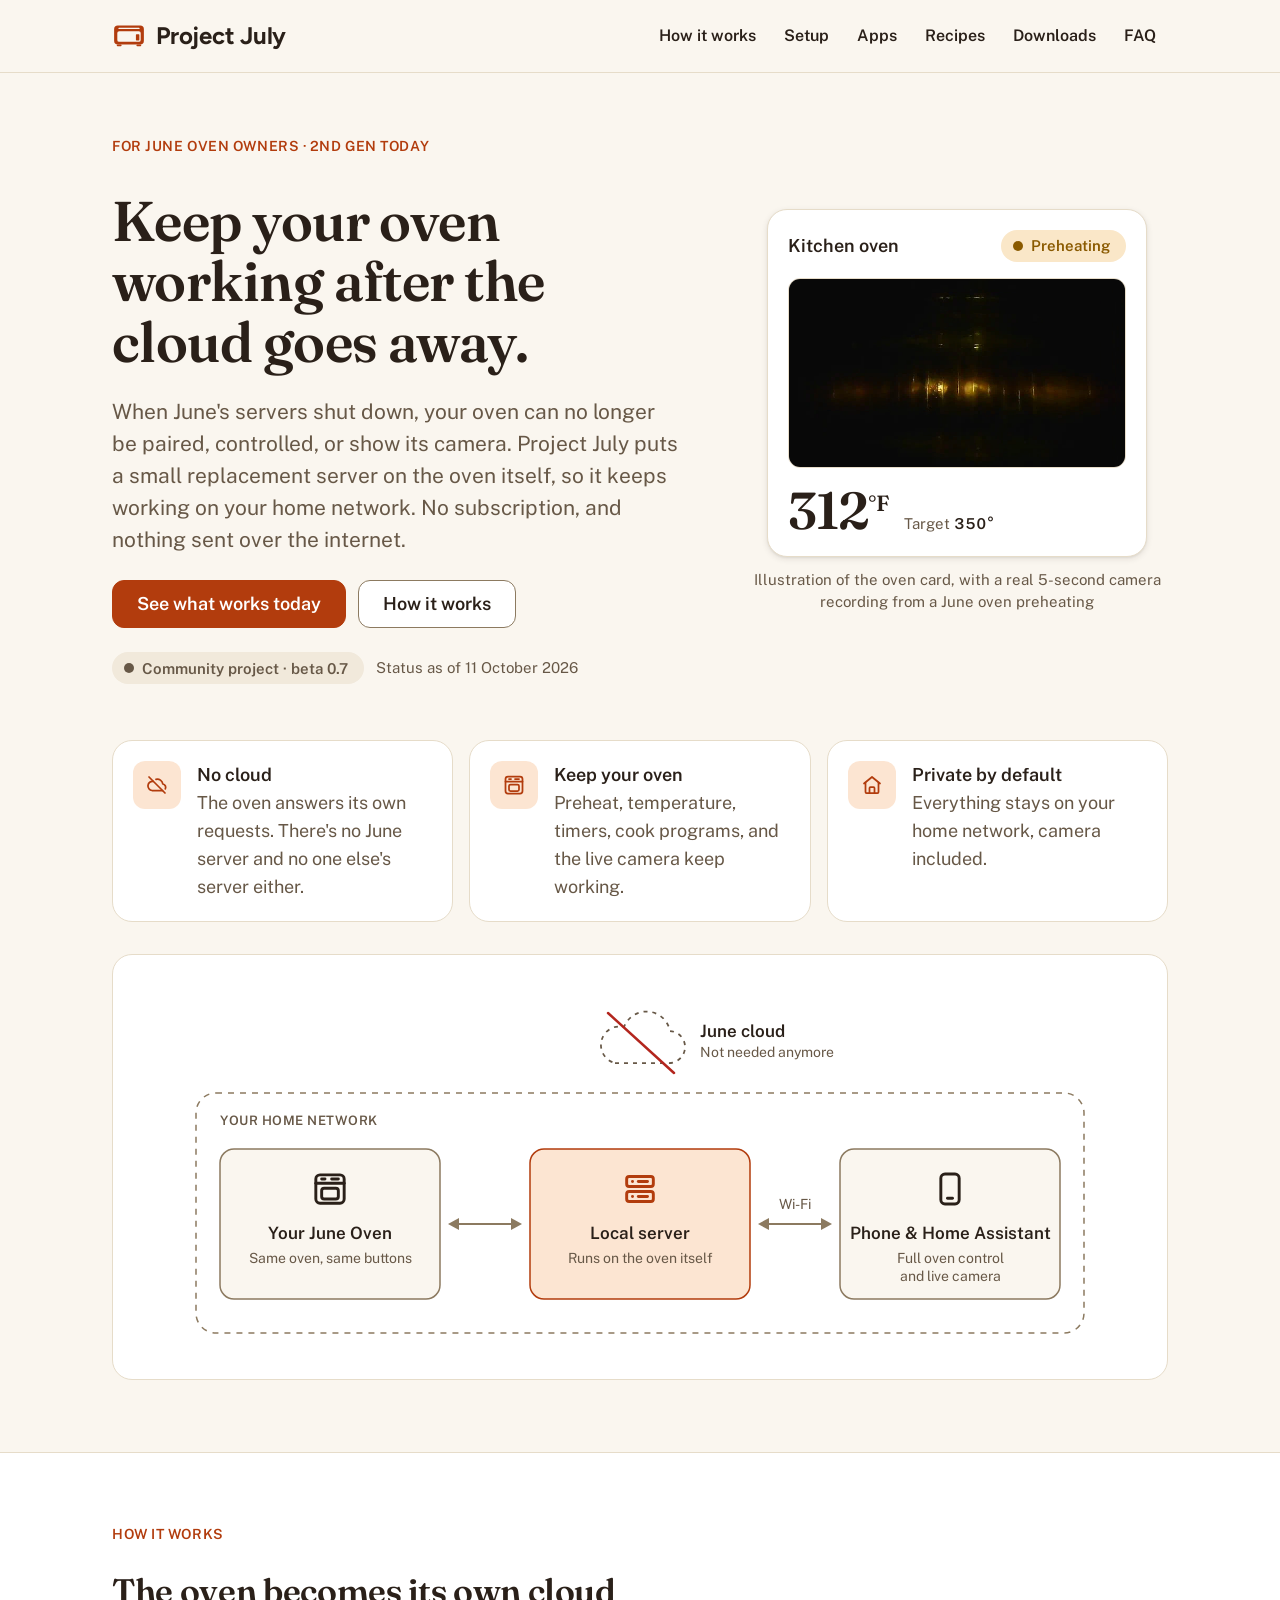
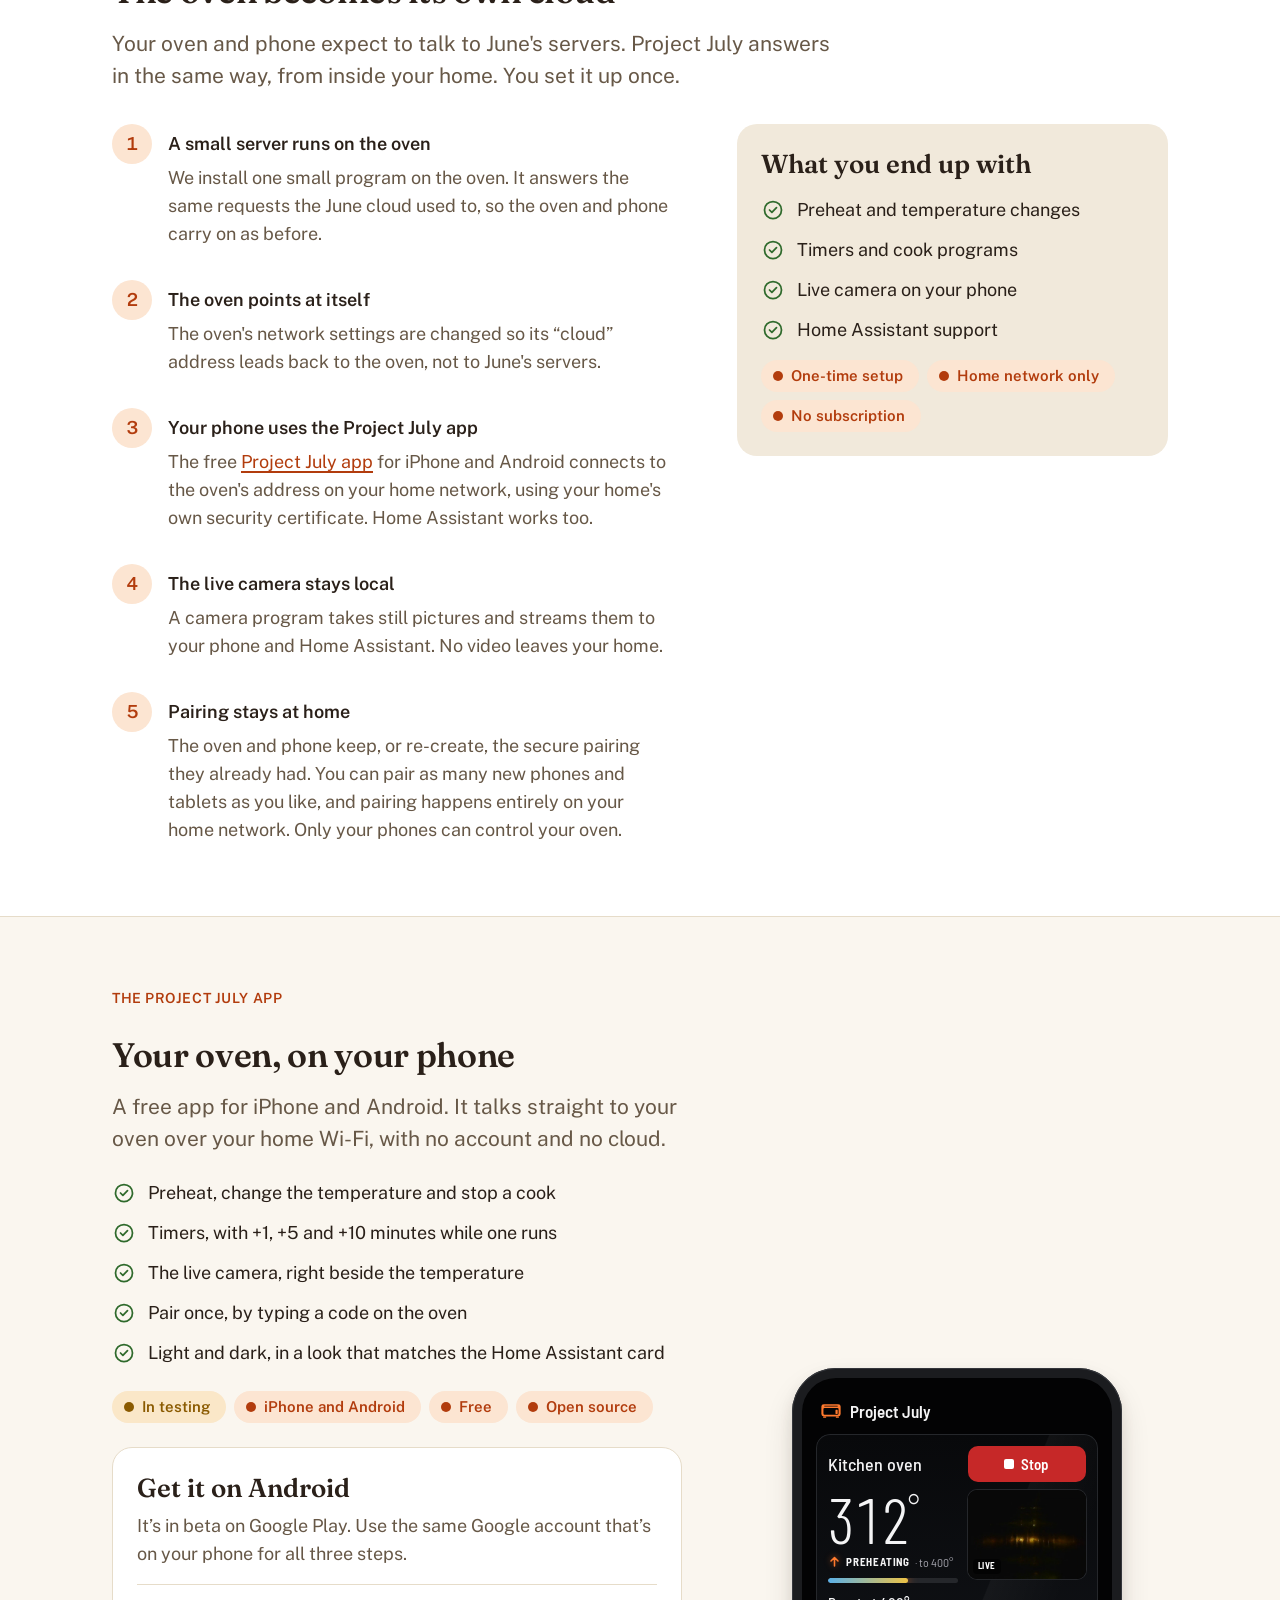
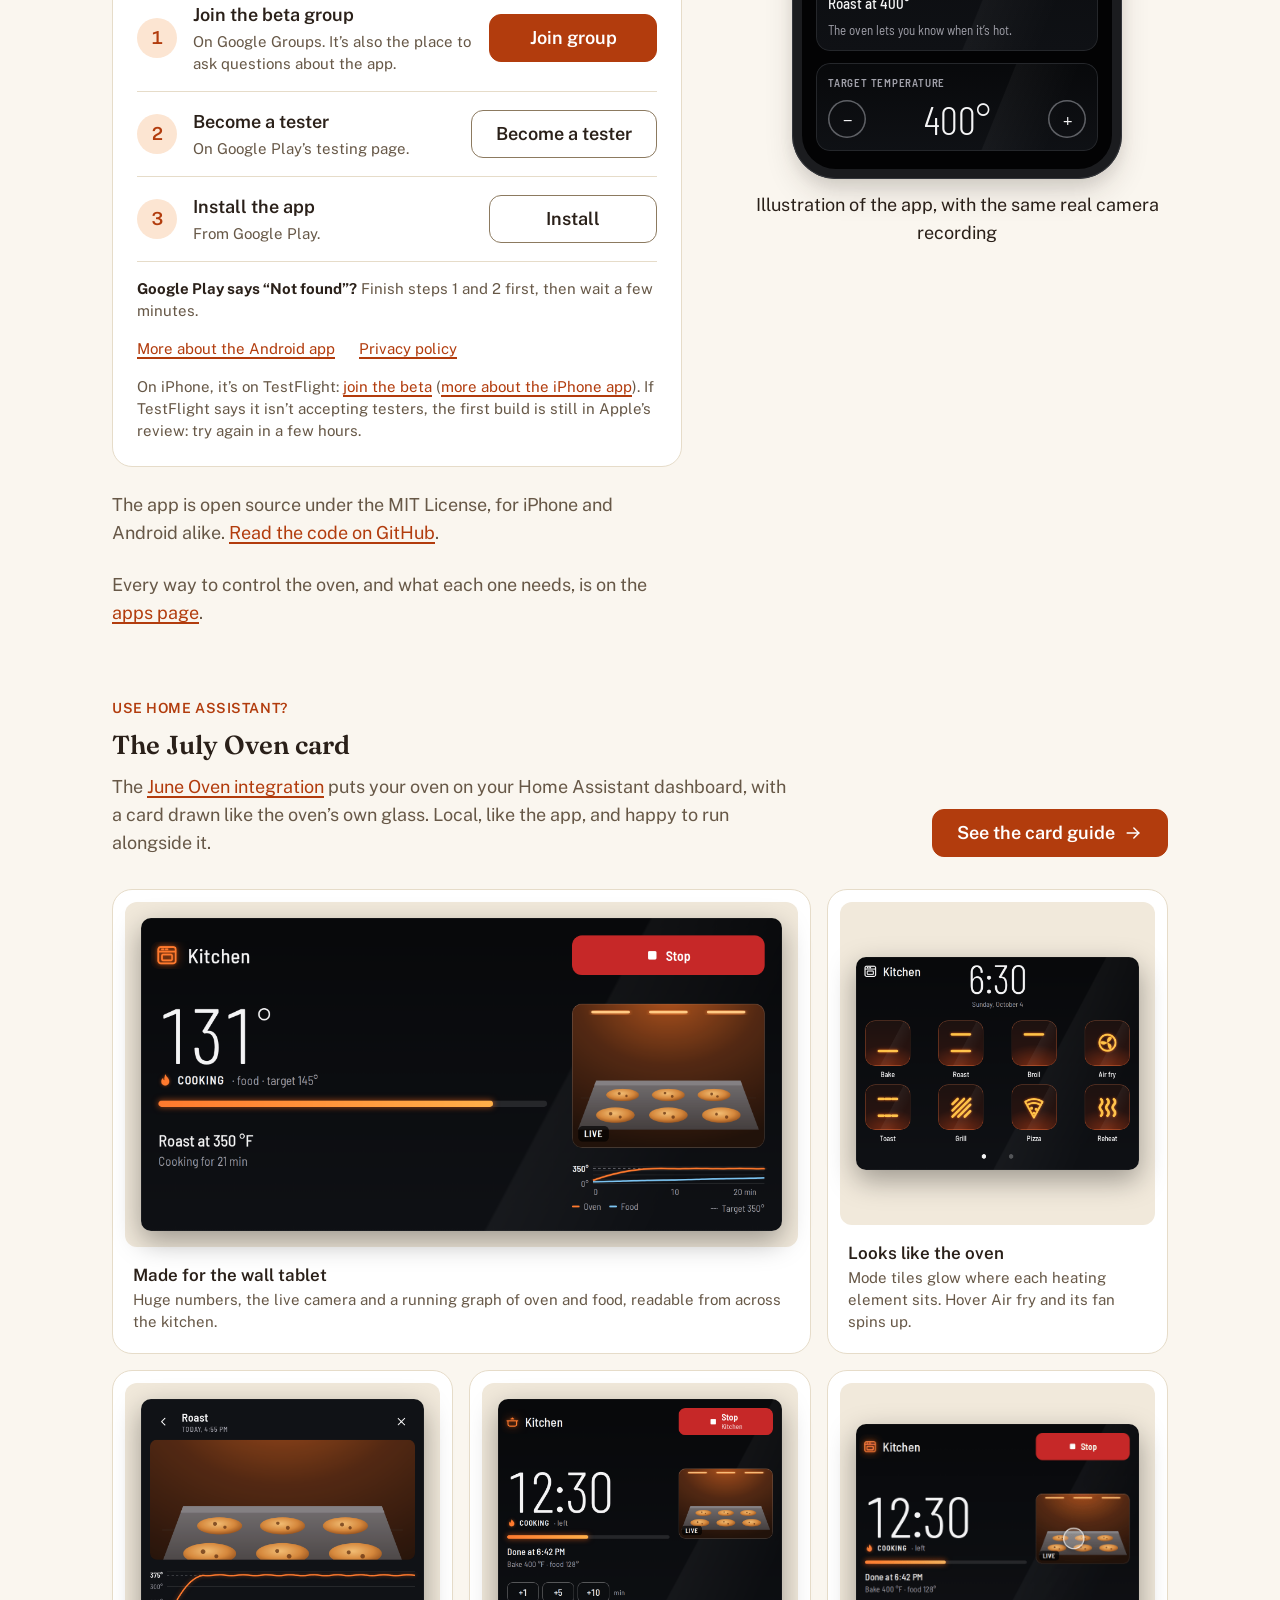
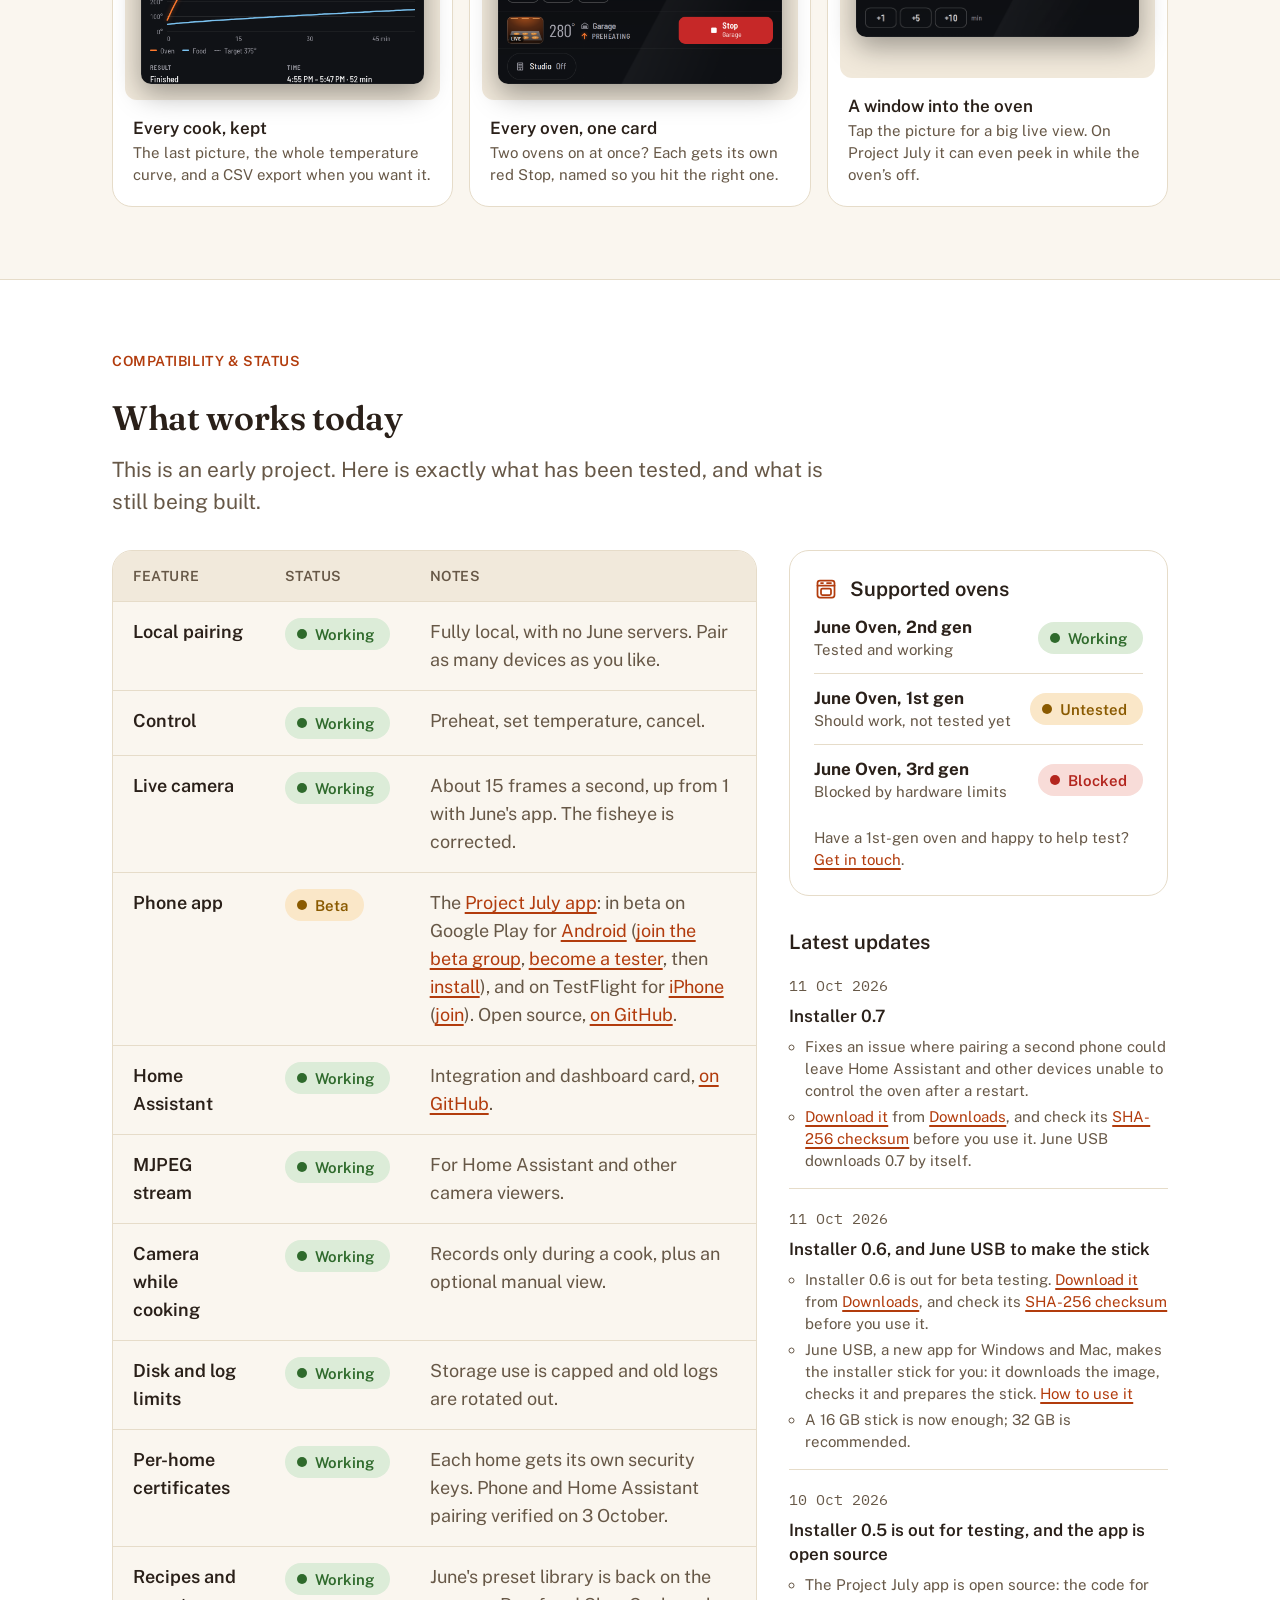
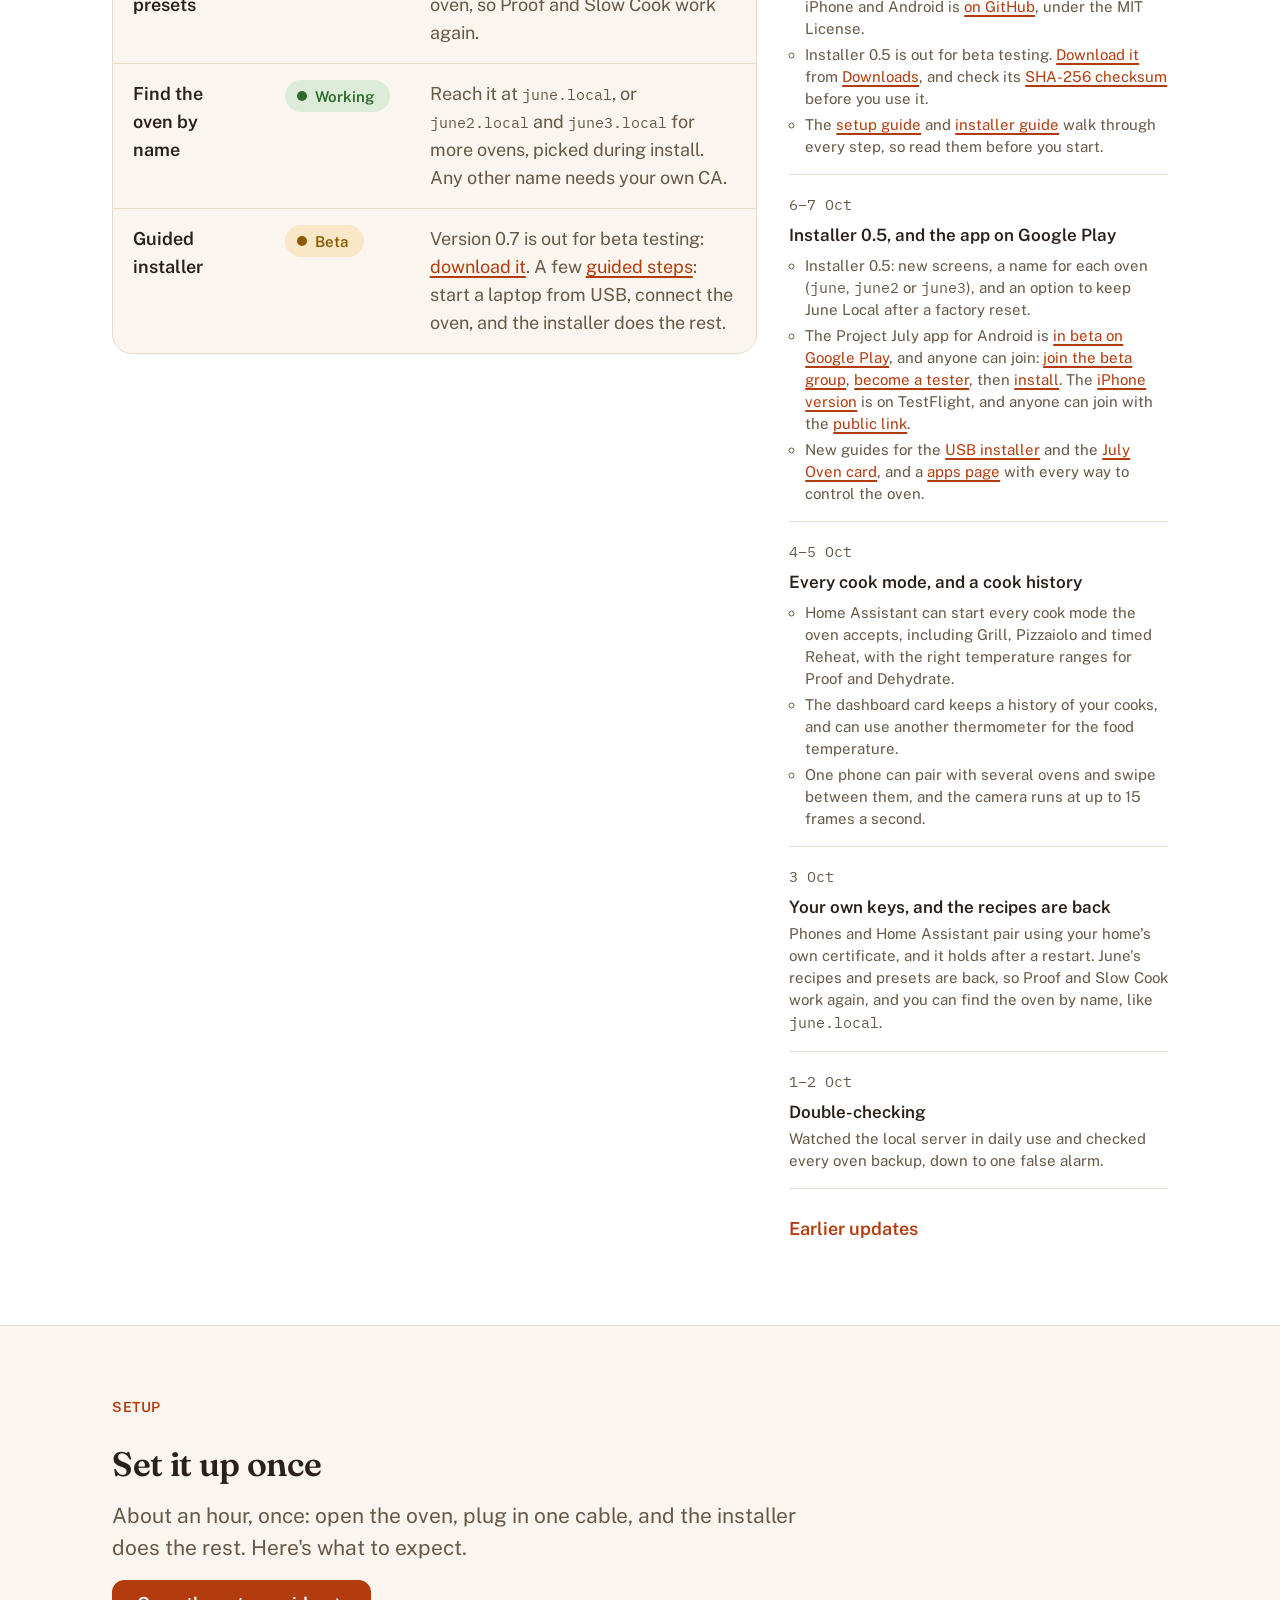
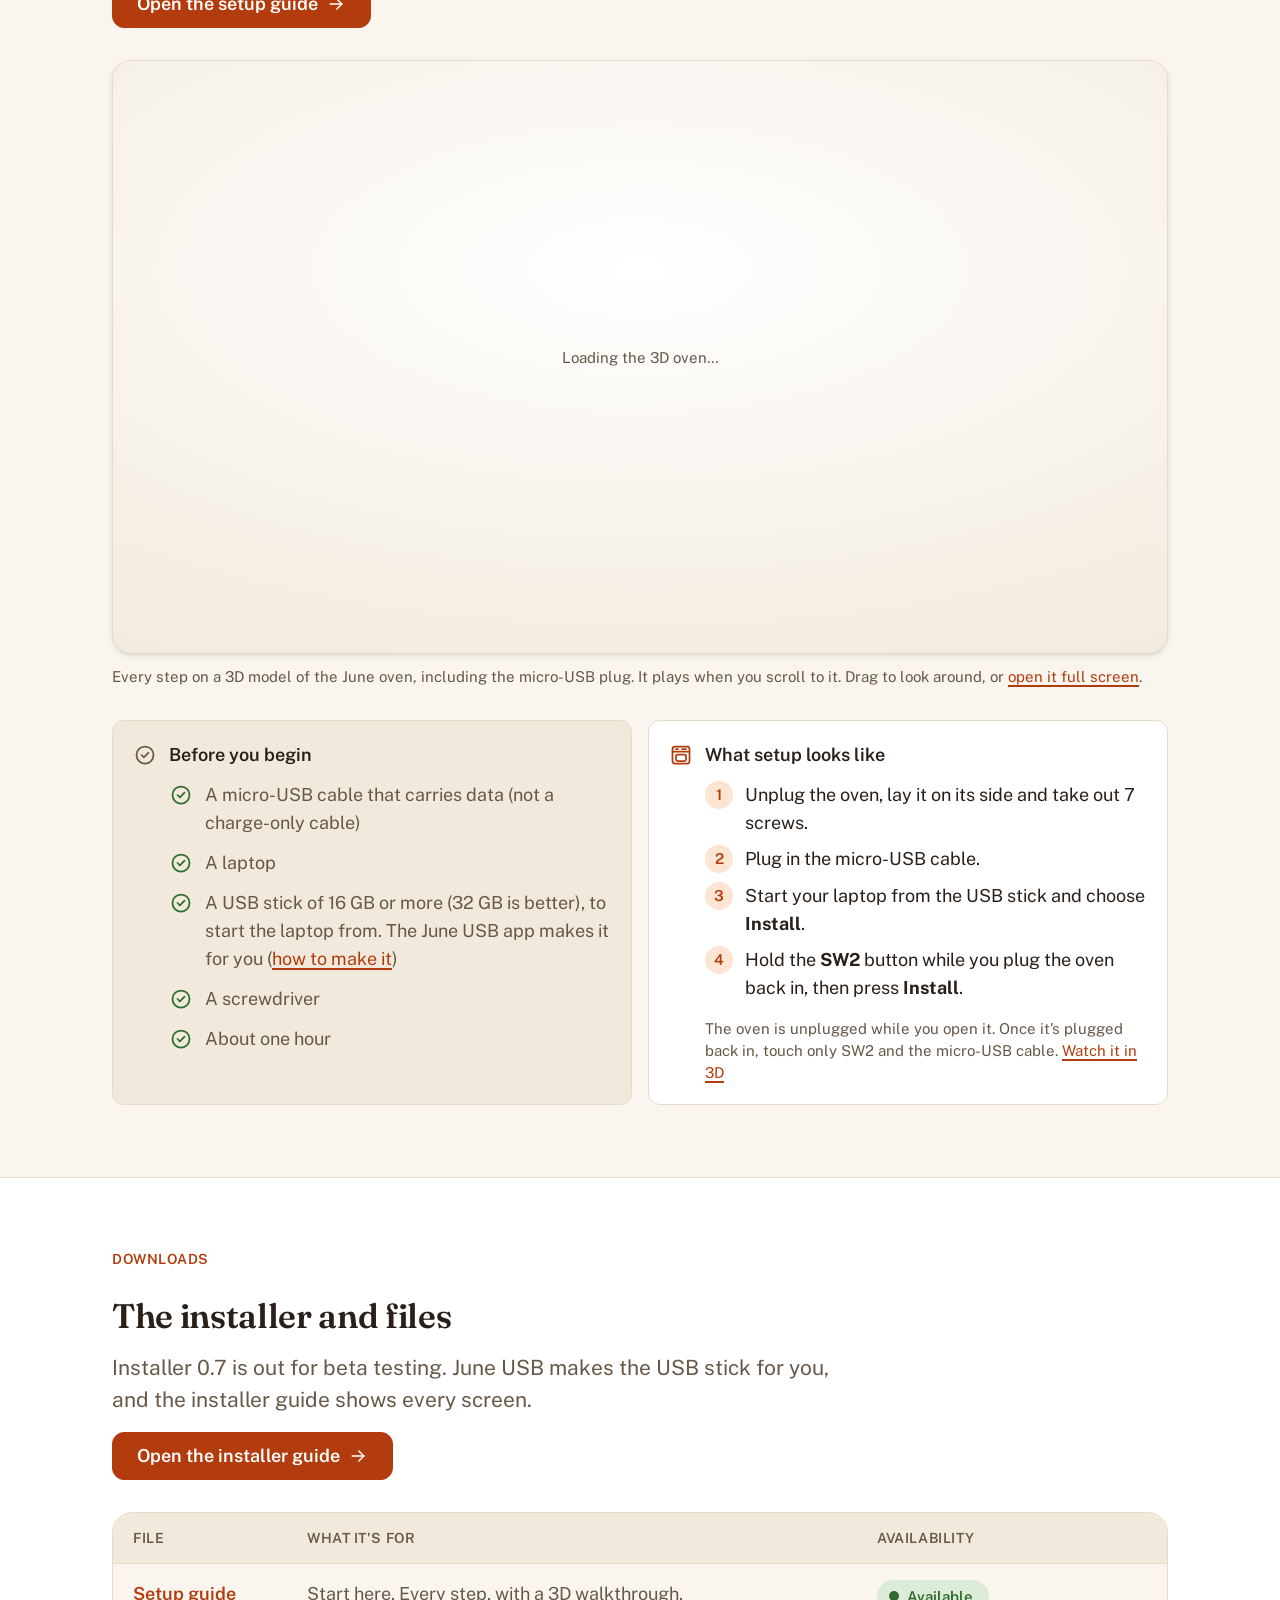
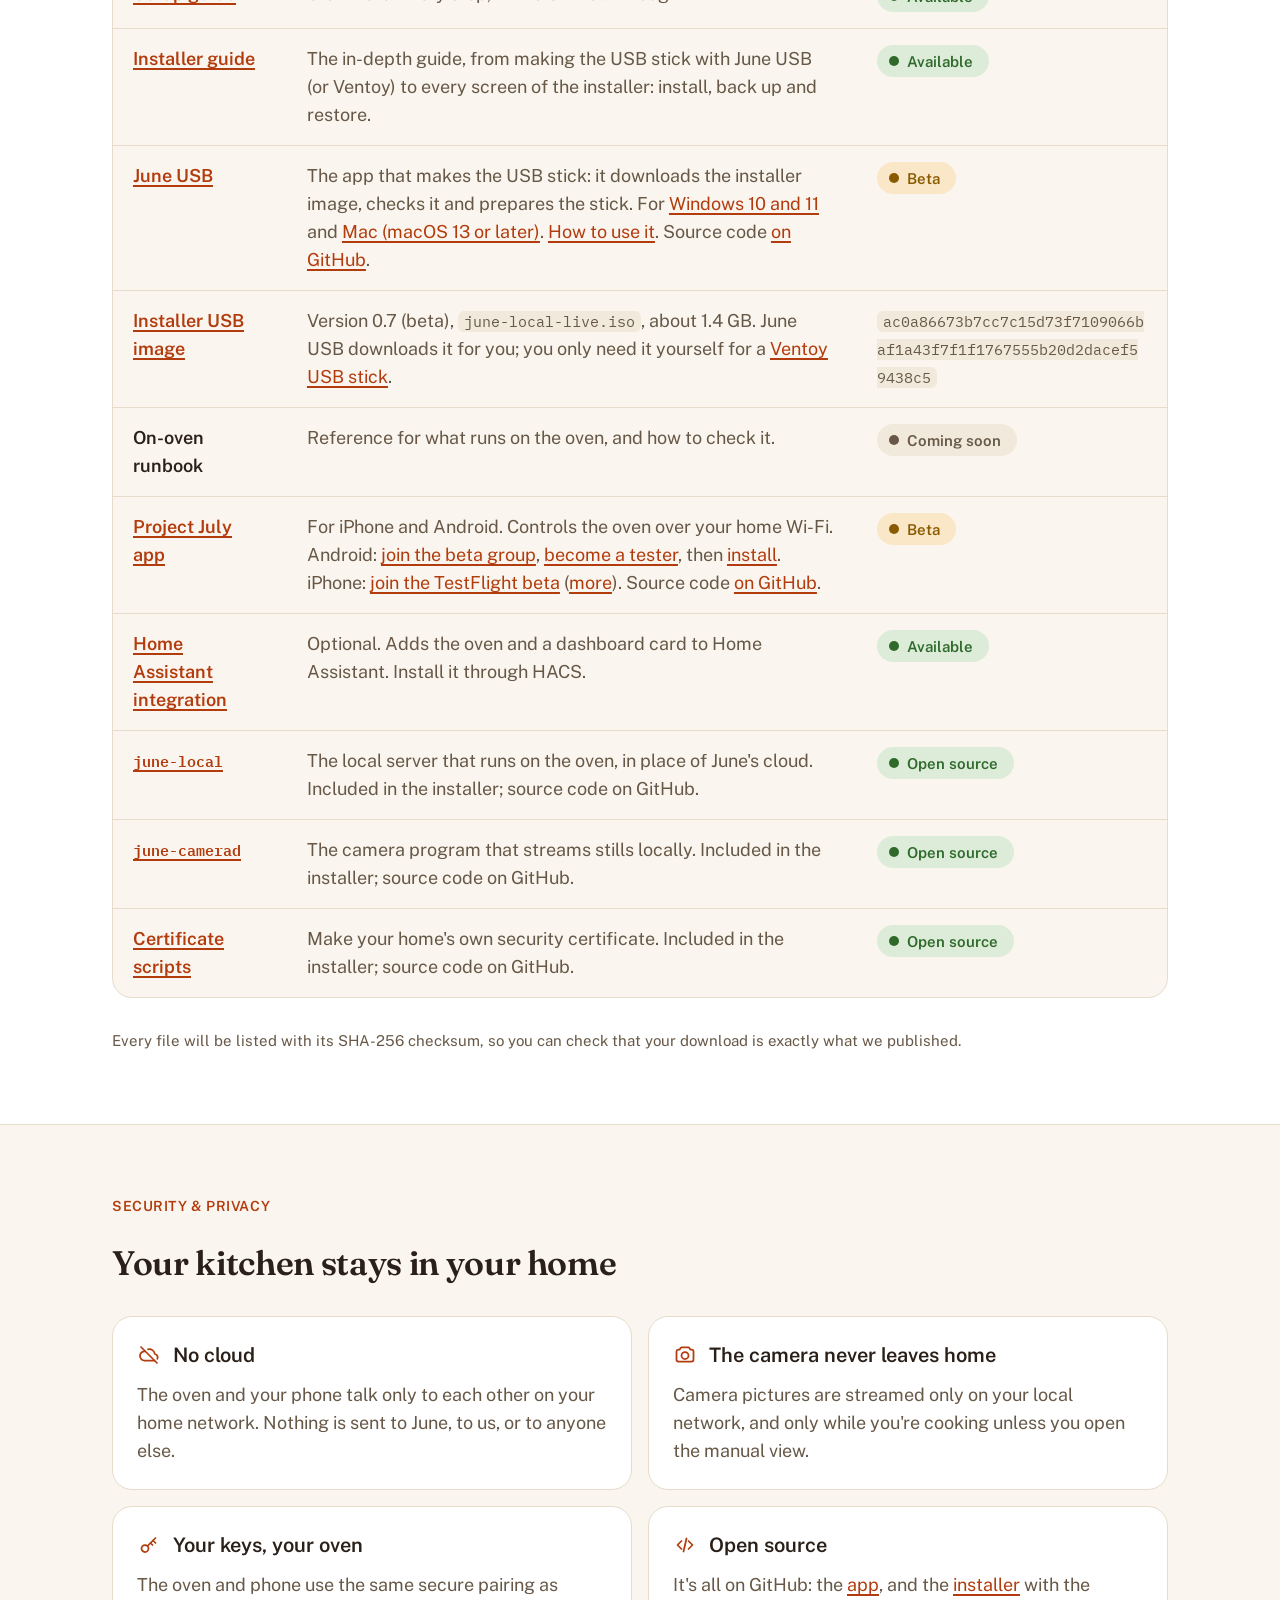
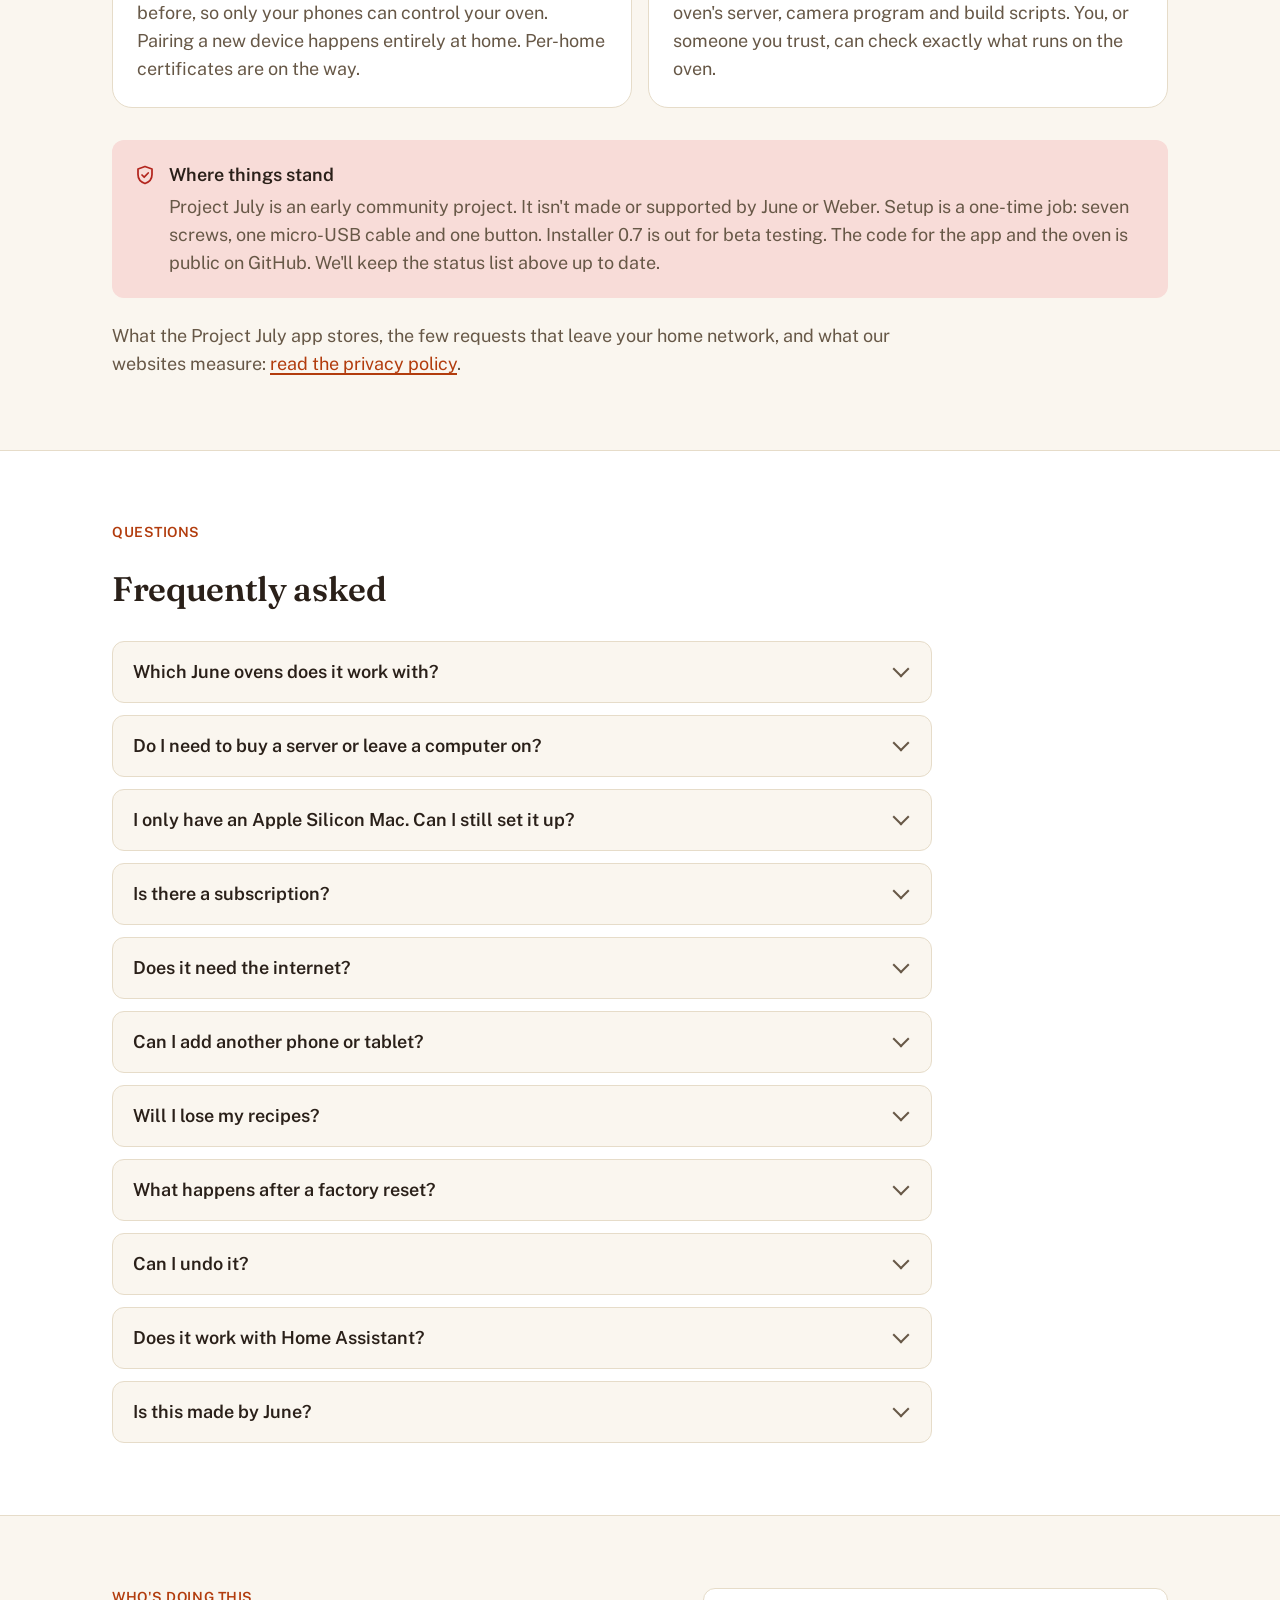
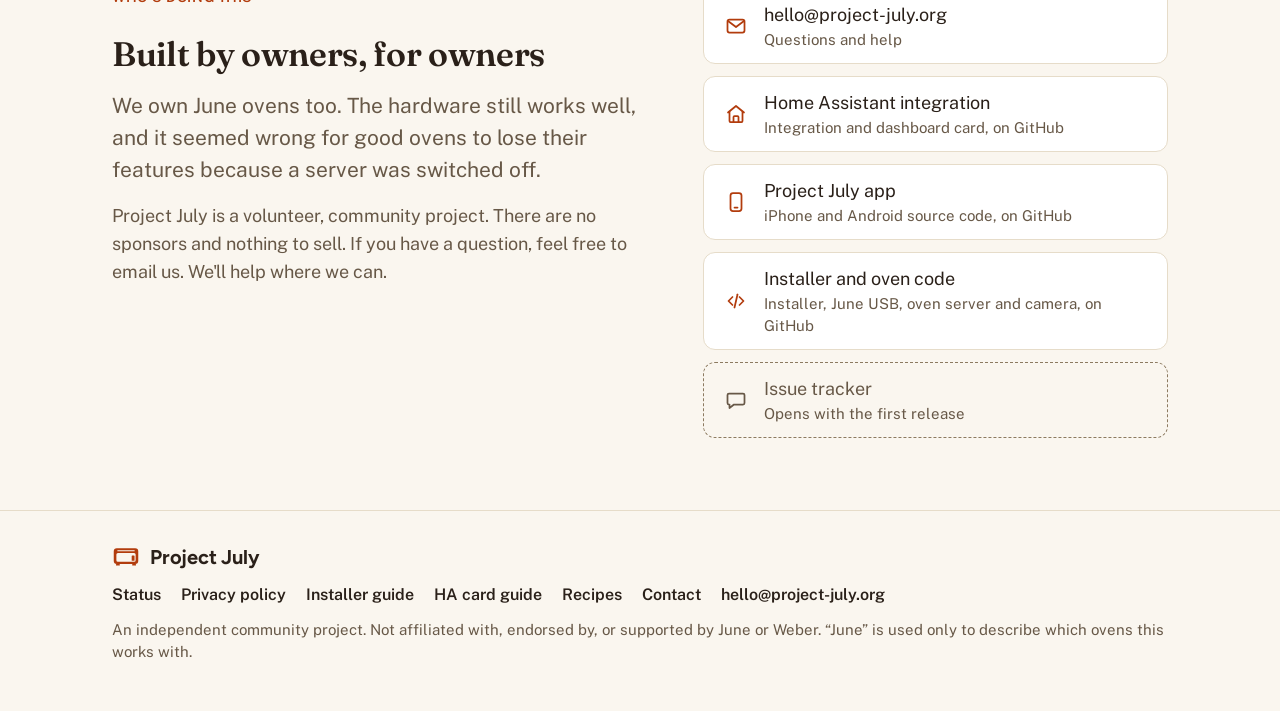
==== public/index.html @ 945d11f4 "Say what to do with only an Apple Silicon Mac: borrow any Intel or AMD PC for the install Setup page" ====
<!doctype html>
<html lang="en">
<head>
<meta charset="utf-8">
<meta name="viewport" content="width=device-width, initial-scale=1">
<title>Project July — keep your June oven working</title>
<meta name="description" content="A community project that keeps June ovens working after the June cloud shuts down, by running a small local server on the oven itself. No cloud, no subscription, private by default.">
<meta name="theme-color" content="#faf6ef" media="(prefers-color-scheme: light)">
<meta name="theme-color" content="#17130f" media="(prefers-color-scheme: dark)">
<link rel="canonical" href="https://project-july.org/">
<link rel="icon" href="assets/project-july-mark.svg" type="image/svg+xml">
<link rel="apple-touch-icon" href="apple-touch-icon.png">

<!-- Link previews (Open Graph, used by iMessage, Slack, WhatsApp, Facebook, LinkedIn, Discord) -->
<meta property="og:type" content="website">
<meta property="og:site_name" content="Project July">
<meta property="og:url" content="https://project-july.org/">
<meta property="og:title" content="Project July — keep your June oven working">
<meta property="og:description" content="A community project that keeps June ovens working after the June cloud shuts down. No cloud, no subscription, private by default.">
<meta property="og:image" content="https://project-july.org/og.png">
<meta property="og:image:type" content="image/png">
<meta property="og:image:width" content="1200">
<meta property="og:image:height" content="630">
<meta property="og:image:alt" content="Project July: Keep your June oven working after the cloud goes away. No cloud. No subscription. Private by default.">
<meta property="og:locale" content="en_US">
<meta name="twitter:card" content="summary_large_image">
<link rel="preconnect" href="https://fonts.googleapis.com">
<link rel="preconnect" href="https://fonts.gstatic.com" crossorigin>
<link rel="stylesheet" href="https://fonts.googleapis.com/css2?family=Barlow+Condensed:wght@300&family=Barlow+Semi+Condensed:wght@500;600&family=Figtree:wght@700&family=Fraunces:opsz,wght@9..144,500;9..144,600&family=Public+Sans:wght@400;600&family=IBM+Plex+Mono&display=swap">
<link rel="stylesheet" href="css/tokens.css">
<link rel="stylesheet" href="css/components.css">
<link rel="stylesheet" href="css/site.css">
</head>
<body>

<!-- Icon sprite. The first six are the design-system set; the rest are drawn to match
     (24px grid, 1.75 stroke, round caps). Use with <svg class="icon"><use href="#i-name"/></svg>. -->
<svg width="0" height="0" style="position:absolute" aria-hidden="true">
  <defs>
    <symbol id="i-mark" viewBox="0 0 64 64" fill="currentColor"><path fill-rule="evenodd" d="M11 12H53A7 7 0 0 1 60 19V41A7 7 0 0 1 53 48H11A7 7 0 0 1 4 41V19A7 7 0 0 1 11 12ZM13.25 16.5H50.75A1.25 1.25 0 0 1 52 17.75V17.75A1.25 1.25 0 0 1 50.75 19H13.25A1.25 1.25 0 0 1 12 17.75V17.75A1.25 1.25 0 0 1 13.25 16.5ZM13.5 23H50.5A3.5 3.5 0 0 1 54 26.5V39.5A3.5 3.5 0 0 1 50.5 43H13.5A3.5 3.5 0 0 1 10 39.5V26.5A3.5 3.5 0 0 1 13.5 23Z"/><path d="M46.25 28.5H50.25A1.25 1.25 0 0 1 51.5 29.75V39.25A1.25 1.25 0 0 1 50.25 40.5H46.25A1.25 1.25 0 0 1 45 39.25V29.75A1.25 1.25 0 0 1 46.25 28.5ZM10.5 48H16.5A1.5 1.5 0 0 1 18 49.5V50A1.5 1.5 0 0 1 16.5 51.5H10.5A1.5 1.5 0 0 1 9 50V49.5A1.5 1.5 0 0 1 10.5 48ZM47.5 48H53.5A1.5 1.5 0 0 1 55 49.5V50A1.5 1.5 0 0 1 53.5 51.5H47.5A1.5 1.5 0 0 1 46 50V49.5A1.5 1.5 0 0 1 47.5 48Z"/></symbol>
    <symbol id="i-oven" viewBox="0 0 24 24" fill="none" stroke="currentColor" stroke-width="1.75" stroke-linecap="round" stroke-linejoin="round"><rect x="3.5" y="3.5" width="17" height="17" rx="2.5"/><path d="M3.5 8.5h17"/><path d="M7 6h2"/><path d="M13 6h4"/><rect x="7" y="11.5" width="10" height="6.5" rx="1.5"/></symbol>
    <symbol id="i-thermometer" viewBox="0 0 24 24" fill="none" stroke="currentColor" stroke-width="1.75" stroke-linecap="round" stroke-linejoin="round"><path d="M14 14.5V5a2.5 2.5 0 0 0-5 0v9.5a4 4 0 1 0 5 0Z"/><path d="M11.5 15.5a1 1 0 1 0 1 1 1 1 0 0 0-1-1Z" fill="currentColor" stroke="none"/></symbol>
    <symbol id="i-camera" viewBox="0 0 24 24" fill="none" stroke="currentColor" stroke-width="1.75" stroke-linecap="round" stroke-linejoin="round"><path d="M3.5 8.5a2 2 0 0 1 2-2h1.2l1.1-1.7a1 1 0 0 1 .84-.46h6.72a1 1 0 0 1 .84.46l1.1 1.7h1.2a2 2 0 0 1 2 2v8a2 2 0 0 1-2 2h-13a2 2 0 0 1-2-2Z"/><circle cx="12" cy="12.5" r="3.5"/></symbol>
    <symbol id="i-house" viewBox="0 0 24 24" fill="none" stroke="currentColor" stroke-width="1.75" stroke-linecap="round" stroke-linejoin="round"><path d="M4 10.5 12 4l8 6.5"/><path d="M5.5 9.5V19a1 1 0 0 0 1 1h11a1 1 0 0 0 1-1V9.5"/><path d="M9.5 20v-5a1 1 0 0 1 1-1h3a1 1 0 0 1 1 1v5"/></symbol>
    <symbol id="i-wifi" viewBox="0 0 24 24" fill="none" stroke="currentColor" stroke-width="1.75" stroke-linecap="round" stroke-linejoin="round"><path d="M5 10.5a11 11 0 0 1 14 0"/><path d="M7.5 13.5a7 7 0 0 1 9 0"/><path d="M10 16.5a3 3 0 0 1 4 0"/><path d="M12 19.5a.6.6 0 1 0 .01 0Z" fill="currentColor" stroke="none"/></symbol>
    <symbol id="i-check" viewBox="0 0 24 24" fill="none" stroke="currentColor" stroke-width="1.75" stroke-linecap="round" stroke-linejoin="round"><circle cx="12" cy="12" r="8.5"/><path d="m8.5 12 2.4 2.4 4.6-4.8"/></symbol>
    <symbol id="i-phone" viewBox="0 0 24 24" fill="none" stroke="currentColor" stroke-width="1.75" stroke-linecap="round" stroke-linejoin="round"><rect x="6.5" y="3" width="11" height="18" rx="2.5"/><path d="M10.5 17.5h3"/></symbol>
    <symbol id="i-server" viewBox="0 0 24 24" fill="none" stroke="currentColor" stroke-width="1.75" stroke-linecap="round" stroke-linejoin="round"><rect x="4" y="4.5" width="16" height="6" rx="1.5"/><rect x="4" y="13.5" width="16" height="6" rx="1.5"/><path d="M7.5 7.5h.01"/><path d="M7.5 16.5h.01"/><path d="M11 7.5h5.5"/><path d="M11 16.5h5.5"/></symbol>
    <symbol id="i-cloud-off" viewBox="0 0 24 24" fill="none" stroke="currentColor" stroke-width="1.75" stroke-linecap="round" stroke-linejoin="round"><path d="M8.2 8.3A4.5 4.5 0 0 0 7 17.5h10.5"/><path d="M11 6.3A5.5 5.5 0 0 1 17.8 11 3.3 3.3 0 0 1 20.3 15.8"/><path d="M4 4l16 16"/></symbol>
    <symbol id="i-shield" viewBox="0 0 24 24" fill="none" stroke="currentColor" stroke-width="1.75" stroke-linecap="round" stroke-linejoin="round"><path d="M12 3.5 5 6v5.5c0 4.2 2.9 7.6 7 9 4.1-1.4 7-4.8 7-9V6Z"/><path d="m9 12 2.2 2.2L15.2 10"/></symbol>
    <symbol id="i-key" viewBox="0 0 24 24" fill="none" stroke="currentColor" stroke-width="1.75" stroke-linecap="round" stroke-linejoin="round"><circle cx="8" cy="15.5" r="3.5"/><path d="m10.5 13 8-8"/><path d="m16 7.5 2.5 2.5"/><path d="m13.5 10 2 2"/></symbol>
    <symbol id="i-code" viewBox="0 0 24 24" fill="none" stroke="currentColor" stroke-width="1.75" stroke-linecap="round" stroke-linejoin="round"><path d="m8.5 8-4 4 4 4"/><path d="m15.5 8 4 4-4 4"/><path d="m13.5 5.5-3 13"/></symbol>
    <symbol id="i-doc" viewBox="0 0 24 24" fill="none" stroke="currentColor" stroke-width="1.75" stroke-linecap="round" stroke-linejoin="round"><path d="M7 3.5h7l4.5 4.5v11a1.5 1.5 0 0 1-1.5 1.5H7A1.5 1.5 0 0 1 5.5 19V5A1.5 1.5 0 0 1 7 3.5Z"/><path d="M14 3.5V8h4.5"/><path d="M8.5 12.5h7"/><path d="M8.5 16h5"/></symbol>
    <symbol id="i-chat" viewBox="0 0 24 24" fill="none" stroke="currentColor" stroke-width="1.75" stroke-linecap="round" stroke-linejoin="round"><path d="M5 5.5h14a1.5 1.5 0 0 1 1.5 1.5v8a1.5 1.5 0 0 1-1.5 1.5h-9l-4.5 3.5v-3.5H5A1.5 1.5 0 0 1 3.5 15V7A1.5 1.5 0 0 1 5 5.5Z"/></symbol>
    <symbol id="i-mail" viewBox="0 0 24 24" fill="none" stroke="currentColor" stroke-width="1.75" stroke-linecap="round" stroke-linejoin="round"><rect x="3.5" y="5.5" width="17" height="13" rx="2"/><path d="m4 7 8 6 8-6"/></symbol>
    <symbol id="i-arrow" viewBox="0 0 24 24" fill="none" stroke="currentColor" stroke-width="1.75" stroke-linecap="round" stroke-linejoin="round"><path d="M5 12h14"/><path d="m13 6 6 6-6 6"/></symbol>
  </defs>
</svg>

<a class="skip" href="#main">Skip to content</a>

<header class="site-header">
  <div class="wrap">
    <a class="brand" href="#top" aria-label="Project July, home">
      <svg viewBox="0 0 64 64" aria-hidden="true"><use href="#i-mark"/></svg>
      <span>Project July</span>
    </a>
    <nav class="nav" aria-label="Site">
      <a href="#how">How it works</a>
      <a href="setup/">Setup</a>
      <a href="/clients">Apps</a>
      <a href="https://recipes.project-july.org/">Recipes</a>
      <a href="#downloads">Downloads</a>
      <a href="#faq">FAQ</a>
    </nav>
  </div>
</header>

<main id="main">

<!-- ============================ Home / Overview ============================ -->
<section class="hero" id="top">
  <div class="wrap">
    <div class="hero-grid">
      <div class="hero-copy">
        <p class="eyebrow">For June Oven owners · 2nd gen today</p>
        <h1>Keep your oven working after the cloud goes away.</h1>
        <p class="lead">When June's servers shut down, your oven can no longer be paired, controlled, or show its camera. Project July puts a small replacement server on the oven itself, so it keeps working on your home network. No subscription, and nothing sent over the internet.</p>
        <div class="hero-actions">
          <a class="jo-btn jo-btn-primary" href="#status">See what works today</a>
          <a class="jo-btn jo-btn-secondary" href="#how">How it works</a>
        </div>
        <div class="hero-note">
          <span class="jo-pill"><span class="jo-pill-dot" aria-hidden="true"></span>Community project · beta 0.7</span>
          <span class="small muted">Status as of <time datetime="2026-10-11">11 October 2026</time></span>
        </div>
      </div>

      <figure class="hero-figure" style="margin:0">
        <div class="jo-oven" role="img" aria-label="Illustration of the oven card: Kitchen oven, preheating, 312 degrees of a 350 degree target. The camera view is a real recording from inside a June oven, with the heating elements glowing orange in the dark.">
          <div class="jo-oven-head">
            <h3 class="jo-oven-name">Kitchen oven</h3>
            <span class="jo-pill jo-pill-heat"><span class="jo-pill-dot" aria-hidden="true"></span>Preheating</span>
          </div>
          <div class="jo-oven-cam">
            <picture>
              <source srcset="assets/camera-live.jpg" media="(prefers-reduced-motion: reduce)">
              <img src="assets/camera-live.webp" width="640" height="480" alt="">
            </picture>
          </div>
          <div class="jo-oven-readout">
            <div class="jo-oven-temp">312<sup>°F</sup></div>
            <div class="jo-oven-target">Target <b>350°</b></div>
          </div>
        </div>
        <!-- TODO: swap for a real screenshot / short clip of the phone controlling the oven. -->
        <figcaption class="figure-cap small muted">Illustration of the oven card, with a real 5-second camera recording from a June oven preheating</figcaption>
      </figure>
    </div>

    <div class="pillars">
      <div class="pillar">
        <div class="pillar-icon"><svg class="icon" aria-hidden="true"><use href="#i-cloud-off"/></svg></div>
        <div><h4>No cloud</h4><p>The oven answers its own requests. There's no June server and no one else's server either.</p></div>
      </div>
      <div class="pillar">
        <div class="pillar-icon"><svg class="icon" aria-hidden="true"><use href="#i-oven"/></svg></div>
        <div><h4>Keep your oven</h4><p>Preheat, temperature, timers, cook programs, and the live camera keep working.</p></div>
      </div>
      <div class="pillar">
        <div class="pillar-icon"><svg class="icon" aria-hidden="true"><use href="#i-house"/></svg></div>
        <div><h4>Private by default</h4><p>Everything stays on your home network, camera included.</p></div>
      </div>
    </div>

    <div class="diagram" role="img" aria-label="Diagram: inside your home network, your June Oven connects to a local server running on the oven itself, which connects over home Wi-Fi to your phone and Home Assistant. The June cloud is crossed out; it is not needed.">
      <!-- Wide layout -->
      <svg class="d-wide" viewBox="0 0 920 360" aria-hidden="true">
        <path class="dg-cloud" d="M435 76H488A16 16 0 0 0 490 44A24 24 0 0 0 444 40A18 18 0 0 0 435 76Z"/>
        <line class="dg-cross" x1="428" y1="26" x2="494" y2="86"/>
        <text class="dg-t" x="520" y="50">June cloud</text>
        <text class="dg-s" x="520" y="70">Not needed anymore</text>

        <rect class="dg-home" x="16" y="106" width="888" height="240" rx="20"/>
        <text class="dg-l" x="40" y="138">YOUR HOME NETWORK</text>

        <rect class="dg-box" x="40" y="162" width="220" height="150" rx="14"/>
        <use href="#i-oven" x="130" y="182" width="40" height="40" style="color:var(--ink)"/>
        <text class="dg-t" x="150" y="252" text-anchor="middle">Your June Oven</text>
        <text class="dg-s" x="150" y="276" text-anchor="middle">Same oven, same buttons</text>

        <rect class="dg-server" x="350" y="162" width="220" height="150" rx="14"/>
        <use href="#i-server" x="440" y="182" width="40" height="40" style="color:var(--ember)"/>
        <text class="dg-t" x="460" y="252" text-anchor="middle">Local server</text>
        <text class="dg-s" x="460" y="276" text-anchor="middle">Runs on the oven itself</text>

        <rect class="dg-box" x="660" y="162" width="220" height="150" rx="14"/>
        <use href="#i-phone" x="750" y="182" width="40" height="40" style="color:var(--ink)"/>
        <text class="dg-t" x="770" y="252" text-anchor="middle">Phone &amp; Home Assistant</text>
        <text class="dg-s" x="770" y="276" text-anchor="middle">Full oven control</text>
        <text class="dg-s" x="770" y="294" text-anchor="middle">and live camera</text>

        <line class="dg-line" x1="276" y1="237" x2="334" y2="237"/>
        <polygon class="dg-arrow" points="268,237 279,231 279,243"/>
        <polygon class="dg-arrow" points="342,237 331,231 331,243"/>

        <line class="dg-line" x1="586" y1="237" x2="644" y2="237"/>
        <polygon class="dg-arrow" points="578,237 589,231 589,243"/>
        <polygon class="dg-arrow" points="652,237 641,231 641,243"/>
        <text class="dg-s" x="615" y="222" text-anchor="middle">Wi-Fi</text>
      </svg>

      <!-- Tall layout for phones -->
      <svg class="d-tall" viewBox="0 0 340 704" aria-hidden="true">
        <path class="dg-cloud" d="M115 76H168A16 16 0 0 0 170 44A24 24 0 0 0 124 40A18 18 0 0 0 115 76Z"/>
        <line class="dg-cross" x1="108" y1="26" x2="174" y2="86"/>
        <text class="dg-t" x="196" y="50">June cloud</text>
        <text class="dg-s" x="196" y="70">Not needed</text>

        <rect class="dg-home" x="10" y="106" width="320" height="588" rx="20"/>
        <text class="dg-l" x="30" y="138">YOUR HOME NETWORK</text>

        <rect class="dg-box" x="50" y="160" width="240" height="130" rx="14"/>
        <use href="#i-oven" x="150" y="176" width="40" height="40" style="color:var(--ink)"/>
        <text class="dg-t" x="170" y="244" text-anchor="middle">Your June Oven</text>
        <text class="dg-s" x="170" y="268" text-anchor="middle">Same oven, same buttons</text>

        <rect class="dg-server" x="50" y="350" width="240" height="130" rx="14"/>
        <use href="#i-server" x="150" y="366" width="40" height="40" style="color:var(--ember)"/>
        <text class="dg-t" x="170" y="434" text-anchor="middle">Local server</text>
        <text class="dg-s" x="170" y="458" text-anchor="middle">Runs on the oven itself</text>

        <rect class="dg-box" x="50" y="540" width="240" height="130" rx="14"/>
        <use href="#i-phone" x="150" y="556" width="40" height="40" style="color:var(--ink)"/>
        <text class="dg-t" x="170" y="620" text-anchor="middle">Phone &amp; Home Assistant</text>
        <text class="dg-s" x="170" y="642" text-anchor="middle">Full oven control</text>
        <text class="dg-s" x="170" y="660" text-anchor="middle">and live camera</text>

        <line class="dg-line" x1="170" y1="306" x2="170" y2="334"/>
        <polygon class="dg-arrow" points="170,298 164,309 176,309"/>
        <polygon class="dg-arrow" points="170,342 164,331 176,331"/>

        <line class="dg-line" x1="170" y1="496" x2="170" y2="524"/>
        <polygon class="dg-arrow" points="170,488 164,499 176,499"/>
        <polygon class="dg-arrow" points="170,532 164,521 176,521"/>
        <text class="dg-s" x="186" y="515">Wi-Fi</text>
      </svg>
    </div>
  </div>
</section>

<!-- ============================ How it works ============================ -->
<section class="tint" id="how">
  <div class="wrap">
    <div class="section-head">
      <p class="eyebrow">How it works</p>
      <h2>The oven becomes its own cloud</h2>
      <p class="lead">Your oven and phone expect to talk to June's servers. Project July answers in the same way, from inside your home. You set it up once.</p>
    </div>

    <div class="how-grid">
      <ol class="steps">
        <li class="jo-step">
          <span class="jo-step-num" aria-hidden="true">1</span>
          <div class="jo-step-body">
            <h3 class="jo-step-title">A small server runs on the oven</h3>
            <p class="jo-step-text">We install one small program on the oven. It answers the same requests the June cloud used to, so the oven and phone carry on as before.</p>
          </div>
        </li>
        <li class="jo-step">
          <span class="jo-step-num" aria-hidden="true">2</span>
          <div class="jo-step-body">
            <h3 class="jo-step-title">The oven points at itself</h3>
            <p class="jo-step-text">The oven's network settings are changed so its “cloud” address leads back to the oven, not to June's servers.</p>
          </div>
        </li>
        <li class="jo-step">
          <span class="jo-step-num" aria-hidden="true">3</span>
          <div class="jo-step-body">
            <h3 class="jo-step-title">Your phone uses the Project July app</h3>
            <p class="jo-step-text">The free <a href="#app">Project July app</a> for iPhone and Android connects to the oven's address on your home network, using your home's own security certificate. Home Assistant works too.</p>
          </div>
        </li>
        <li class="jo-step">
          <span class="jo-step-num" aria-hidden="true">4</span>
          <div class="jo-step-body">
            <h3 class="jo-step-title">The live camera stays local</h3>
            <p class="jo-step-text">A camera program takes still pictures and streams them to your phone and Home Assistant. No video leaves your home.</p>
          </div>
        </li>
        <li class="jo-step">
          <span class="jo-step-num" aria-hidden="true">5</span>
          <div class="jo-step-body">
            <h3 class="jo-step-title">Pairing stays at home</h3>
            <p class="jo-step-text">The oven and phone keep, or re-create, the secure pairing they already had. You can pair as many new phones and tablets as you like, and pairing happens entirely on your home network. Only your phones can control your oven.</p>
          </div>
        </li>
      </ol>

      <aside class="result-card" aria-labelledby="result-title">
        <h3 id="result-title">What you end up with</h3>
        <ul class="checklist">
          <li><svg class="icon" aria-hidden="true"><use href="#i-check"/></svg>Preheat and temperature changes</li>
          <li><svg class="icon" aria-hidden="true"><use href="#i-check"/></svg>Timers and cook programs</li>
          <li><svg class="icon" aria-hidden="true"><use href="#i-check"/></svg>Live camera on your phone</li>
          <li><svg class="icon" aria-hidden="true"><use href="#i-check"/></svg>Home Assistant support</li>
        </ul>
        <div class="tags">
          <span class="jo-pill jo-pill-cooking"><span class="jo-pill-dot" aria-hidden="true"></span>One-time setup</span>
          <span class="jo-pill jo-pill-cooking"><span class="jo-pill-dot" aria-hidden="true"></span>Home network only</span>
          <span class="jo-pill jo-pill-cooking"><span class="jo-pill-dot" aria-hidden="true"></span>No subscription</span>
        </div>
      </aside>
    </div>
  </div>
</section>

<!-- ============================ The app ============================ -->
<section id="app">
  <div class="wrap">
    <div class="app-grid">
      <div class="prose">
        <div class="section-head">
          <p class="eyebrow">The Project July app</p>
          <h2>Your oven, on your phone</h2>
          <p class="lead">A free app for iPhone and Android. It talks straight to your oven over your home Wi-Fi, with no account and no cloud.</p>
        </div>
        <ul class="checklist">
          <li><svg class="icon" aria-hidden="true"><use href="#i-check"/></svg>Preheat, change the temperature and stop a cook</li>
          <li><svg class="icon" aria-hidden="true"><use href="#i-check"/></svg>Timers, with +1, +5 and +10 minutes while one runs</li>
          <li><svg class="icon" aria-hidden="true"><use href="#i-check"/></svg>The live camera, right beside the temperature</li>
          <li><svg class="icon" aria-hidden="true"><use href="#i-check"/></svg>Pair once, by typing a code on the oven</li>
          <li><svg class="icon" aria-hidden="true"><use href="#i-check"/></svg>Light and dark, in a look that matches the Home Assistant card</li>
        </ul>
        <div class="tags">
          <span class="jo-pill jo-pill-heat"><span class="jo-pill-dot" aria-hidden="true"></span>In testing</span>
          <span class="jo-pill jo-pill-cooking"><span class="jo-pill-dot" aria-hidden="true"></span>iPhone and Android</span>
          <span class="jo-pill jo-pill-cooking"><span class="jo-pill-dot" aria-hidden="true"></span>Free</span>
          <span class="jo-pill jo-pill-cooking"><span class="jo-pill-dot" aria-hidden="true"></span>Open source</span>
        </div>
        <!-- Closed beta: all three steps, in this order. Once the app is in open testing
             or production, replace the steps and the note with only the store link. -->
        <div class="get-app">
          <div class="get-app-head">
            <h3>Get it on Android</h3>
            <p class="muted">It&rsquo;s in beta on Google Play. Use the same Google account that&rsquo;s on your phone for all three steps.</p>
          </div>
          <ol class="get-steps">
            <li>
              <span class="jo-step-num" aria-hidden="true">1</span>
              <div class="get-step-body">
                <p class="jo-step-title">Join the beta group</p>
                <p class="small muted">On Google Groups. It&rsquo;s also the place to ask questions about the app.</p>
              </div>
              <a class="jo-btn jo-btn-primary" href="https://groups.google.com/g/prj-july-beta/about">Join group</a>
            </li>
            <li>
              <span class="jo-step-num" aria-hidden="true">2</span>
              <div class="get-step-body">
                <p class="jo-step-title">Become a tester</p>
                <p class="small muted">On Google Play&rsquo;s testing page.</p>
              </div>
              <a class="jo-btn" href="https://play.google.com/apps/testing/org.projectjuly.oven">Become a tester</a>
            </li>
            <li>
              <span class="jo-step-num" aria-hidden="true">3</span>
              <div class="get-step-body">
                <p class="jo-step-title">Install the app</p>
                <p class="small muted">From Google Play.</p>
              </div>
              <a class="jo-btn" href="https://play.google.com/store/apps/details?id=org.projectjuly.oven">Install</a>
            </li>
          </ol>
          <p class="get-app-note small"><strong>Google Play says &ldquo;Not found&rdquo;?</strong> Finish steps 1 and 2 first, then wait a few minutes.</p>
          <p class="get-app-links small"><a href="android/">More about the Android app</a><a href="/clients/privacy">Privacy policy</a></p>
          <p class="small muted">On iPhone, it&rsquo;s on TestFlight: <a href="https://testflight.apple.com/join/duDPqwBk">join the beta</a> (<a href="ios/">more about the iPhone app</a>). If TestFlight says it isn&rsquo;t accepting testers, the first build is still in Apple&rsquo;s review: try again in a few hours.</p>
        </div>
        <p class="muted">The app is open source under the MIT License, for iPhone and Android alike. <a href="https://github.com/prj-july/project-july-app">Read the code on GitHub</a>.</p>
        <p class="muted">Every way to control the oven, and what each one needs, is on the <a href="/clients">apps page</a>.</p>
      </div>

      <figure class="app-figure">
        <div class="pj-phone" role="img" aria-label="Illustration of the Project July app: Kitchen oven preheating, 312 degrees on the way to 400, with the live camera beside the temperature and a red Stop button.">
          <div class="pj-screen">
            <div class="pj-top">
              <svg viewBox="0 0 64 64" aria-hidden="true"><use href="#i-mark"/></svg>
              <span>Project July</span>
            </div>
            <div class="pj-card">
              <div class="pj-head">
                <span class="pj-name">Kitchen oven</span>
                <span class="pj-stop"><i></i>Stop</span>
              </div>
              <div class="pj-run">
                <div>
                  <div class="pj-num">312<span>°</span></div>
                  <div class="pj-st">
                    <svg viewBox="0 0 20 20" aria-hidden="true"><path d="M10 17V3.8M4.6 9.2 10 3.8l5.4 5.4"/></svg>
                    <b>Preheating</b><span>· to 400°</span>
                  </div>
                  <div class="pj-bar"><i></i></div>
                </div>
                <div class="pj-cam">
                  <picture>
                    <source srcset="assets/camera-live.jpg" media="(prefers-reduced-motion: reduce)">
                    <img src="assets/camera-live.webp" width="640" height="480" alt="" loading="lazy">
                  </picture>
                  <span class="pj-live">LIVE</span>
                </div>
              </div>
              <p class="pj-a">Roast at 400°</p>
              <p class="pj-b">The oven lets you know when it’s hot.</p>
            </div>
            <div class="pj-card pj-temp">
              <span class="pj-label">Target temperature</span>
              <div class="pj-stepper"><span>−</span><b>400°</b><span>+</span></div>
            </div>
          </div>
        </div>
        <figcaption class="figure-cap">Illustration of the app, with the same real camera recording</figcaption>
      </figure>
    </div>

    <!-- Home Assistant card showcase: screenshots come from the card guide, each tile opens its section. -->
    <div class="ha-show" id="ha-card">
      <div class="ha-show-head">
        <div class="ha-show-intro">
          <p class="eyebrow">Use Home Assistant?</p>
          <h3>The July Oven card</h3>
          <p class="muted">The <a href="https://github.com/prj-july/ha-june-oven">June Oven integration</a> puts your oven on your Home Assistant dashboard, with a card drawn like the oven&rsquo;s own glass. Local, like the app, and happy to run alongside it.</p>
        </div>
        <div class="ha-show-ctas">
          <a class="jo-btn jo-btn-primary" href="clients/ha-card/">See the card guide<svg aria-hidden="true"><use href="#i-arrow"/></svg></a>
        </div>
      </div>
      <ul class="ha-tiles">
        <li class="ha-tile ha-tile-wide">
          <a href="clients/ha-card/#sizes">
            <span class="ha-shot"><img src="clients/ha-card/img/wall-probe.png" width="2064" height="1008" loading="lazy" alt="Wall tablet layout: food at 131 degrees on its way to 145, Roast at 350 °F, a red Stop button, the live camera and a graph of oven and food temperature."></span>
            <span class="ha-cap"><b>Made for the wall tablet</b>Huge numbers, the live camera and a running graph of oven and food, readable from across the kitchen.</span>
          </a>
        </li>
        <li class="ha-tile">
          <a href="clients/ha-card/#home">
            <span class="ha-shot"><img src="clients/ha-card/img/home.png" width="1000" height="752" loading="lazy" alt="Home screen: a big clock above glowing tiles for Bake, Roast, Broil, Air fry, Toast, Grill, Pizza and Reheat."></span>
            <span class="ha-cap"><b>Looks like the oven</b>Mode tiles glow where each heating element sits. Hover Air fry and its fan spins up.</span>
          </a>
        </li>
        <li class="ha-tile">
          <a href="clients/ha-card/#history">
            <span class="ha-shot"><img src="clients/ha-card/img/history-detail.png" width="1000" height="1008" loading="lazy" alt="One past cook: Roast at 4:55 PM, its last camera picture and a graph of oven and food temperature over 52 minutes."></span>
            <span class="ha-cap"><b>Every cook, kept</b>The last picture, the whole temperature curve, and a CSV export when you want it.</span>
          </a>
        </li>
        <li class="ha-tile">
          <a href="clients/ha-card/#ovens">
            <span class="ha-shot"><img src="clients/ha-card/img/multi.png" width="1000" height="1008" loading="lazy" alt="One card with three ovens: Kitchen cooking with 12:30 left, Garage preheating with its own Stop, and Studio off."></span>
            <span class="ha-cap"><b>Every oven, one card</b>Two ovens on at once? Each gets its own red Stop, named so you hit the right one.</span>
          </a>
        </li>
        <li class="ha-tile">
          <a href="clients/ha-card/#camera">
            <span class="ha-shot"><picture><source srcset="clients/ha-card/img/cooking.png" media="(prefers-reduced-motion: reduce)"><img src="clients/ha-card/img/camera.gif" width="700" height="526" loading="lazy" alt="Tapping the small camera picture opens a big live window over the card."></picture></span>
            <span class="ha-cap"><b>A window into the oven</b>Tap the picture for a big live view. On Project July it can even peek in while the oven&rsquo;s off.</span>
          </a>
        </li>
      </ul>
    </div>
  </div>
</section>

<!-- ============================ Compatibility / Status ============================ -->
<section class="tint" id="status">
  <div class="wrap">
    <div class="section-head">
      <p class="eyebrow">Compatibility &amp; status</p>
      <h2>What works today</h2>
      <p class="lead">This is an early project. Here is exactly what has been tested, and what is still being built.</p>
    </div>

    <div class="status-grid">
      <div class="table-wrap">
        <table class="stack">
          <caption class="sr-only" style="position:absolute;left:-9999px">Feature status</caption>
          <thead><tr><th scope="col">Feature</th><th scope="col">Status</th><th scope="col">Notes</th></tr></thead>
          <tbody>
            <tr><td class="file-name">Local pairing</td><td><span class="jo-pill jo-pill-ready"><span class="jo-pill-dot" aria-hidden="true"></span>Working</span></td><td data-label="Notes" class="muted">Fully local, with no June servers. Pair as many devices as you like.</td></tr>
            <tr><td class="file-name">Control</td><td><span class="jo-pill jo-pill-ready"><span class="jo-pill-dot" aria-hidden="true"></span>Working</span></td><td data-label="Notes" class="muted">Preheat, set temperature, cancel.</td></tr>
            <tr><td class="file-name">Live camera</td><td><span class="jo-pill jo-pill-ready"><span class="jo-pill-dot" aria-hidden="true"></span>Working</span></td><td data-label="Notes" class="muted">About 15 frames a second, up from 1 with June's app. The fisheye is corrected.</td></tr>
            <tr><td class="file-name">Phone app</td><td><span class="jo-pill jo-pill-heat"><span class="jo-pill-dot" aria-hidden="true"></span>Beta</span></td><td data-label="Notes" class="muted">The <a href="#app">Project July app</a>: in beta on Google Play for <a href="/android/">Android</a> (<a href="https://groups.google.com/g/prj-july-beta/about">join the beta group</a>, <a href="https://play.google.com/apps/testing/org.projectjuly.oven">become a tester</a>, then <a href="https://play.google.com/store/apps/details?id=org.projectjuly.oven">install</a>), and on TestFlight for <a href="/ios/">iPhone</a> (<a href="https://testflight.apple.com/join/duDPqwBk">join</a>). Open source, <a href="https://github.com/prj-july/project-july-app">on GitHub</a>.</td></tr>
            <tr><td class="file-name">Home Assistant</td><td><span class="jo-pill jo-pill-ready"><span class="jo-pill-dot" aria-hidden="true"></span>Working</span></td><td data-label="Notes" class="muted">Integration and dashboard card, <a href="https://github.com/prj-july/ha-june-oven">on GitHub</a>.</td></tr>
            <tr><td class="file-name">MJPEG stream</td><td><span class="jo-pill jo-pill-ready"><span class="jo-pill-dot" aria-hidden="true"></span>Working</span></td><td data-label="Notes" class="muted">For Home Assistant and other camera viewers.</td></tr>
            <tr><td class="file-name">Camera while cooking</td><td><span class="jo-pill jo-pill-ready"><span class="jo-pill-dot" aria-hidden="true"></span>Working</span></td><td data-label="Notes" class="muted">Records only during a cook, plus an optional manual view.</td></tr>
            <tr><td class="file-name">Disk and log limits</td><td><span class="jo-pill jo-pill-ready"><span class="jo-pill-dot" aria-hidden="true"></span>Working</span></td><td data-label="Notes" class="muted">Storage use is capped and old logs are rotated out.</td></tr>
            <tr><td class="file-name">Per-home certificates</td><td><span class="jo-pill jo-pill-ready"><span class="jo-pill-dot" aria-hidden="true"></span>Working</span></td><td data-label="Notes" class="muted">Each home gets its own security keys. Phone and Home Assistant pairing verified on 3 October.</td></tr>
            <tr><td class="file-name">Recipes and presets</td><td><span class="jo-pill jo-pill-ready"><span class="jo-pill-dot" aria-hidden="true"></span>Working</span></td><td data-label="Notes" class="muted">June's preset library is back on the oven, so Proof and Slow Cook work again.</td></tr>
            <tr><td class="file-name">Find the oven by name</td><td><span class="jo-pill jo-pill-ready"><span class="jo-pill-dot" aria-hidden="true"></span>Working</span></td><td data-label="Notes" class="muted">Reach it at <span class="mono">june.local</span>, or <span class="mono">june2.local</span> and <span class="mono">june3.local</span> for more ovens, picked during install. Any other name needs your own CA.</td></tr>
            <tr><td class="file-name">Guided installer</td><td><span class="jo-pill jo-pill-heat"><span class="jo-pill-dot" aria-hidden="true"></span>Beta</span></td><td data-label="Notes" class="muted">Version 0.7 is out for beta testing: <a href="https://downloads.project-july.org/installer/latest">download it</a>. A few <a href="/setup/">guided steps</a>: start a laptop from USB, connect the oven, and the installer does the rest.</td></tr>
          </tbody>
        </table>
      </div>

      <div style="display:flex;flex-direction:column;gap:var(--space-8)">
        <div class="card">
          <div class="card-head"><svg class="icon" aria-hidden="true"><use href="#i-oven"/></svg><h3>Supported ovens</h3></div>
          <ul class="compat">
            <li><span><strong>June Oven, 2nd gen</strong><small>Tested and working</small></span><span class="jo-pill jo-pill-ready"><span class="jo-pill-dot" aria-hidden="true"></span>Working</span></li>
            <li><span><strong>June Oven, 1st gen</strong><small>Should work, not tested yet</small></span><span class="jo-pill jo-pill-heat"><span class="jo-pill-dot" aria-hidden="true"></span>Untested</span></li>
            <li><span><strong>June Oven, 3rd gen</strong><small>Blocked by hardware limits</small></span><span class="jo-pill jo-pill-fault"><span class="jo-pill-dot" aria-hidden="true"></span>Blocked</span></li>
          </ul>
          <!-- TODO: list the tested firmware version(s). -->
          <p class="small">Have a 1st-gen oven and happy to help test? <a href="#contact">Get in touch</a>.</p>
        </div>
        <div>
          <h3 style="font-size:20px;line-height:28px;font-family:var(--font-sans);margin-bottom:var(--space-4)">Latest updates</h3>
          <!-- Add a new dated line at the top each time something is verified. -->
          <ol class="updates" reversed start="14">
            <li>
              <time datetime="2026-10-11">11 Oct 2026</time>
              <b>Installer 0.7</b>
              <ul>
                <li>Fixes an issue where pairing a second phone could leave Home Assistant and other devices unable to control the oven after a restart.</li>
                <li><a href="https://downloads.project-july.org/installer/latest">Download it</a> from <a href="#downloads">Downloads</a>, and check its <a href="/installer/#download">SHA-256 checksum</a> before you use it. June USB downloads 0.7 by itself.</li>
              </ul>
            </li>
            <li>
              <time datetime="2026-10-11">11 Oct 2026</time>
              <b>Installer 0.6, and June USB to make the stick</b>
              <ul>
                <li>Installer 0.6 is out for beta testing. <a href="https://downloads.project-july.org/installer/latest">Download it</a> from <a href="#downloads">Downloads</a>, and check its <a href="/installer/#download">SHA-256 checksum</a> before you use it.</li>
                <li>June USB, a new app for Windows and Mac, makes the installer stick for you: it downloads the image, checks it and prepares the stick. <a href="/installer/#stick">How to use it</a></li>
                <li>A 16 GB stick is now enough; 32 GB is recommended.</li>
              </ul>
            </li>
            <li>
              <time datetime="2026-10-10">10 Oct 2026</time>
              <b>Installer 0.5 is out for testing, and the app is open source</b>
              <ul>
                <li>The Project July app is open source: the code for iPhone and Android is <a href="https://github.com/prj-july/project-july-app">on GitHub</a>, under the MIT License.</li>
                <li>Installer 0.5 is out for beta testing. <a href="https://downloads.project-july.org/installer/latest">Download it</a> from <a href="#downloads">Downloads</a>, and check its <a href="/installer/#download">SHA-256 checksum</a> before you use it.</li>
                <li>The <a href="/setup/">setup guide</a> and <a href="/installer/">installer guide</a> walk through every step, so read them before you start.</li>
              </ul>
            </li>
            <li>
              <time datetime="2026-10-06">6–7 Oct</time>
              <b>Installer 0.5, and the app on Google Play</b>
              <ul>
                <li>Installer 0.5: new screens, a name for each oven (<span class="mono">june</span>, <span class="mono">june2</span> or <span class="mono">june3</span>), and an option to keep June Local after a factory reset.</li>
                <li>The Project July app for Android is <a href="/android/">in beta on Google Play</a>, and anyone can join: <a href="https://groups.google.com/g/prj-july-beta/about">join the beta group</a>, <a href="https://play.google.com/apps/testing/org.projectjuly.oven">become a tester</a>, then <a href="https://play.google.com/store/apps/details?id=org.projectjuly.oven">install</a>. The <a href="/ios/">iPhone version</a> is on TestFlight, and anyone can join with the <a href="https://testflight.apple.com/join/duDPqwBk">public link</a>.</li>
                <li>New guides for the <a href="/installer/">USB installer</a> and the <a href="/clients/ha-card/">July Oven card</a>, and a <a href="/clients">apps page</a> with every way to control the oven.</li>
              </ul>
            </li>
            <li>
              <time datetime="2026-10-04">4–5 Oct</time>
              <b>Every cook mode, and a cook history</b>
              <ul>
                <li>Home Assistant can start every cook mode the oven accepts, including Grill, Pizzaiolo and timed Reheat, with the right temperature ranges for Proof and Dehydrate.</li>
                <li>The dashboard card keeps a history of your cooks, and can use another thermometer for the food temperature.</li>
                <li>One phone can pair with several ovens and swipe between them, and the camera runs at up to 15 frames a second.</li>
              </ul>
            </li>
            <li><time datetime="2026-10-03">3 Oct</time><b>Your own keys, and the recipes are back</b><span>Phones and Home Assistant pair using your home's own certificate, and it holds after a restart. June's recipes and presets are back, so Proof and Slow Cook work again, and you can find the oven by name, like <span class="mono">june.local</span>.</span></li>
            <li><time datetime="2026-10-01">1–2 Oct</time><b>Double-checking</b><span>Watched the local server in daily use and checked every oven backup, down to one false alarm.</span></li>
          </ol>
          <details class="updates-more">
            <summary>Earlier updates</summary>
            <ol class="updates" reversed start="7">
            <li><time datetime="2026-09-29">29–30 Sep</time><b>Install, back up, repeat</b><span>Installed, backed up and restored again and again until the steps were dependable.</span></li>
            <li><time datetime="2026-09-28">28 Sep</time><b>Ready for the installer</b><span>The local server is packaged, each home’s certificates are made automatically, and the first complete oven backups are done.</span></li>
            <li><time datetime="2026-09-27">27 Sep</time><b>Home Assistant and a phone app</b><span>Home Assistant connects straight to the oven on your network, with a dashboard card the next day. The first Project July app for iPhone and Android pairs, controls and shows the camera.</span></li>
            <li><time datetime="2026-09-26">26 Sep</time><b>A much better camera</b><span>From one picture a second to about fifteen, with the fisheye straightened out. The first USB installer boots. Verified on oven 2: pairing, control and live camera.</span></li>
            <li><time datetime="2026-09-24">24–25 Sep</time><b>A way in</b><span>Tools to reach the oven’s system safely over USB.</span></li>
            <li><time datetime="2026-09-21">21–23 Sep</time><b>The oven listens</b><span>An oven paired with a local server and took commands, with no June servers. We also saved June’s recipe and preset content before the cloud goes away: 909 files, each one checksummed.</span></li>
            <li><time datetime="2026-09-12">12–19 Sep</time><b>Kickoff</b><span>We set out to learn how the June app and oven talk to each other, and wrote the first technical guide.</span></li>
            </ol>
          </details>
        </div>
      </div>
    </div>
  </div>
</section>

<!-- ============================ Setup ============================ -->
<section id="setup">
  <div class="wrap">
    <div class="section-head">
      <p class="eyebrow">Setup</p>
      <h2>Set it up once</h2>
      <p class="lead">About an hour, once: open the oven, plug in one cable, and the installer does the rest. Here's what to expect.</p>
      <div class="hero-actions">
        <a class="jo-btn jo-btn-primary" href="setup/">Open the setup guide<svg aria-hidden="true"><use href="#i-arrow"/></svg></a>
      </div>
    </div>

    <div class="dl-grid">
      <div class="walkthrough" id="walkthrough">
        <div class="wt-frame">
          <iframe data-src="setup/player.html" title="3D walkthrough of the oven setup" allow="fullscreen"></iframe>        </div>
        <script>
          // The 3D player is heavy to start, and it runs on this page's main thread. Browsers begin a
          // lazy iframe well before it's in view, which made taps elsewhere on the page wait for it,
          // so load it only once it's nearly on screen.
          (function () {
            var f = document.querySelector('#walkthrough iframe[data-src]');
            if (!f) return;
            var load = function () { f.src = f.getAttribute('data-src'); f.removeAttribute('data-src'); };
            if (!('IntersectionObserver' in window)) return load();
            var io = new IntersectionObserver(function (es) {
              if (es[0].isIntersecting) { io.disconnect(); load(); }
            }, { rootMargin: '150px 0px' });
            io.observe(f);
          })();
        </script>
        <p class="small muted">Every step on a 3D model of the June oven, including the micro-USB plug. It plays when you scroll to it. Drag to look around, or <a href="setup/">open it full screen</a>.</p>
      </div>

      <div class="dl-notes">
        <div class="jo-notice jo-notice-info">
          <span class="jo-notice-mark"><svg aria-hidden="true"><use href="#i-check"/></svg></span>
          <div class="jo-notice-body">
            <p class="jo-notice-title">Before you begin</p>
            <ul class="checklist jo-notice-text" style="margin-top:var(--space-2)">
              <li><svg class="icon" aria-hidden="true"><use href="#i-check"/></svg><span>A micro-USB cable that carries data (not a charge-only cable)</span></li>
              <li><svg class="icon" aria-hidden="true"><use href="#i-check"/></svg><span>A laptop</span></li>
              <li><svg class="icon" aria-hidden="true"><use href="#i-check"/></svg><span>A USB stick of 16 GB or more (32 GB is better), to start the laptop from. The June USB app makes it for you (<a href="installer/#stick">how to make it</a>)</span></li>
              <li><svg class="icon" aria-hidden="true"><use href="#i-check"/></svg><span>A screwdriver</span></li>
              <li><svg class="icon" aria-hidden="true"><use href="#i-check"/></svg><span>About one hour</span></li>
            </ul>
          </div>
        </div>
        <div class="jo-notice">
          <span class="jo-notice-mark" style="color:var(--ember)"><svg aria-hidden="true"><use href="#i-oven"/></svg></span>
          <div class="jo-notice-body">
            <p class="jo-notice-title">What setup looks like</p>
            <ol class="mini-steps jo-notice-text">
              <li><span>Unplug the oven, lay it on its side and take out 7 screws.</span></li>
              <li><span>Plug in the micro-USB cable.</span></li>
              <li><span>Start your laptop from the USB stick and choose <strong>Install</strong>.</span></li>
              <li><span>Hold the <strong>SW2</strong> button while you plug the oven back in, then press <strong>Install</strong>.</span></li>
            </ol>
            <p class="small muted">The oven is unplugged while you open it. Once it’s plugged back in, touch only SW2 and the micro-USB cable. <a href="#walkthrough">Watch it in 3D</a></p>
          </div>
        </div>
      </div>
    </div>
  </div>
</section>

<!-- ============================ Downloads ============================ -->
<section class="tint" id="downloads">
  <div class="wrap">
    <div class="section-head">
      <p class="eyebrow">Downloads</p>
      <h2>The installer and files</h2>
      <p class="lead">Installer 0.7 is out for beta testing. June USB makes the USB stick for you, and the installer guide shows every screen.</p>
      <div class="hero-actions">
        <a class="jo-btn jo-btn-primary" href="installer/">Open the installer guide<svg aria-hidden="true"><use href="#i-arrow"/></svg></a>
      </div>
    </div>

    <div class="dl-grid">
      <div class="table-wrap">
        <table class="stack">
          <thead><tr><th scope="col">File</th><th scope="col">What it's for</th><th scope="col">Availability</th></tr></thead>
          <tbody>
            <!-- When a file is ready: upload it to the R2 downloads bucket, link the name,
                 and replace the pill with its SHA-256 in <code class="checksum">. -->
            <tr>
              <td><a class="file-name" href="setup/">Setup guide</a></td>
              <td data-label="What it's for" class="muted">Start here. Every step, with a 3D walkthrough.</td>
              <td><span class="jo-pill jo-pill-ready"><span class="jo-pill-dot" aria-hidden="true"></span>Available</span></td>
            </tr>
            <tr>
              <td><a class="file-name" href="installer/">Installer guide</a></td>
              <td data-label="What it's for" class="muted">The in-depth guide, from making the USB stick with June USB (or Ventoy) to every screen of the installer: install, back up and restore.</td>
              <td><span class="jo-pill jo-pill-ready"><span class="jo-pill-dot" aria-hidden="true"></span>Available</span></td>
            </tr>
            <tr>
              <td><a class="file-name" href="installer/#stick">June USB</a></td>
              <td data-label="What it's for" class="muted">The app that makes the USB stick: it downloads the installer image, checks it and prepares the stick. For <a href="https://downloads.project-july.org/june-usb/June-USB.exe">Windows 10 and 11</a> and <a href="https://downloads.project-july.org/june-usb/June-USB.dmg">Mac (macOS 13 or later)</a>. <a href="installer/#stick">How to use it</a>. Source code <a href="https://github.com/prj-july/installer/tree/main/installer/usbtool">on GitHub</a>.</td>
              <td><span class="jo-pill jo-pill-heat"><span class="jo-pill-dot" aria-hidden="true"></span>Beta</span></td>
            </tr>
            <tr>
              <td><a class="file-name" href="https://downloads.project-july.org/installer/latest">Installer USB image</a></td>
              <td data-label="What it's for" class="muted">Version 0.7 (beta), <code>june-local-live.iso</code>, about 1.4 GB. June USB downloads it for you; you only need it yourself for a <a href="installer/#ventoy">Ventoy USB stick</a>.</td>
              <td data-label="SHA-256"><code class="checksum">ac0a86673b7cc7c15d73f7109066baf1a43f7f1f1767555b20d2dacef59438c5</code></td>
            </tr>
            <tr>
              <td class="file-name">On-oven runbook</td>
              <td data-label="What it's for" class="muted">Reference for what runs on the oven, and how to check it.</td>
              <td><span class="jo-pill jo-pill-offline"><span class="jo-pill-dot" aria-hidden="true"></span>Coming soon</span></td>
            </tr>
            <tr>
              <td><a class="file-name" href="#app">Project July app</a></td>
              <td data-label="What it's for" class="muted">For iPhone and Android. Controls the oven over your home Wi-Fi. Android: <a href="https://groups.google.com/g/prj-july-beta/about">join the beta group</a>, <a href="https://play.google.com/apps/testing/org.projectjuly.oven">become a tester</a>, then <a href="https://play.google.com/store/apps/details?id=org.projectjuly.oven">install</a>. iPhone: <a href="https://testflight.apple.com/join/duDPqwBk">join the TestFlight beta</a> (<a href="/ios/">more</a>). Source code <a href="https://github.com/prj-july/project-july-app">on GitHub</a>.</td>
              <td><span class="jo-pill jo-pill-heat"><span class="jo-pill-dot" aria-hidden="true"></span>Beta</span></td>
            </tr>
            <tr>
              <td><a class="file-name" href="https://github.com/prj-july/ha-june-oven">Home Assistant integration</a></td>
              <td data-label="What it's for" class="muted">Optional. Adds the oven and a dashboard card to Home Assistant. Install it through HACS.</td>
              <td><span class="jo-pill jo-pill-ready"><span class="jo-pill-dot" aria-hidden="true"></span>Available</span></td>
            </tr>
            <tr>
              <td><a class="file-name mono" href="https://github.com/prj-july/installer/tree/main/golocal">june-local</a></td>
              <td data-label="What it's for" class="muted">The local server that runs on the oven, in place of June's cloud. Included in the installer; source code on GitHub.</td>
              <td><span class="jo-pill jo-pill-ready"><span class="jo-pill-dot" aria-hidden="true"></span>Open source</span></td>
            </tr>
            <tr>
              <td><a class="file-name mono" href="https://github.com/prj-july/installer/tree/main/golocal/camerad">june-camerad</a></td>
              <td data-label="What it's for" class="muted">The camera program that streams stills locally. Included in the installer; source code on GitHub.</td>
              <td><span class="jo-pill jo-pill-ready"><span class="jo-pill-dot" aria-hidden="true"></span>Open source</span></td>
            </tr>
            <tr>
              <td><a class="file-name" href="https://github.com/prj-july/installer/tree/main/packaging">Certificate scripts</a></td>
              <td data-label="What it's for" class="muted">Make your home's own security certificate. Included in the installer; source code on GitHub.</td>
              <td><span class="jo-pill jo-pill-ready"><span class="jo-pill-dot" aria-hidden="true"></span>Open source</span></td>
            </tr>
          </tbody>
        </table>
      </div>
      <p class="small muted">Every file will be listed with its SHA-256 checksum, so you can check that your download is exactly what we published.</p>
    </div>
  </div>
</section>

<!-- ============================ Security & Privacy ============================ -->
<section id="privacy">
  <div class="wrap">
    <div class="section-head">
      <p class="eyebrow">Security &amp; privacy</p>
      <h2>Your kitchen stays in your home</h2>
    </div>
    <div class="cards">
      <div class="card">
        <div class="card-head"><svg class="icon" aria-hidden="true"><use href="#i-cloud-off"/></svg><h3>No cloud</h3></div>
        <p>The oven and your phone talk only to each other on your home network. Nothing is sent to June, to us, or to anyone else.</p>
      </div>
      <div class="card">
        <div class="card-head"><svg class="icon" aria-hidden="true"><use href="#i-camera"/></svg><h3>The camera never leaves home</h3></div>
        <p>Camera pictures are streamed only on your local network, and only while you're cooking unless you open the manual view.</p>
      </div>
      <div class="card">
        <div class="card-head"><svg class="icon" aria-hidden="true"><use href="#i-key"/></svg><h3>Your keys, your oven</h3></div>
        <p>The oven and phone use the same secure pairing as before, so only your phones can control your oven. Pairing a new device happens entirely at home. Per-home certificates are on the way.</p>
      </div>
      <div class="card">
        <div class="card-head"><svg class="icon" aria-hidden="true"><use href="#i-code"/></svg><h3>Open source</h3></div>
        <p>It's all on GitHub: the <a href="https://github.com/prj-july/project-july-app">app</a>, and the <a href="https://github.com/prj-july/installer">installer</a> with the oven's server, camera program and build scripts. You, or someone you trust, can check exactly what runs on the oven.</p>
      </div>
    </div>
    <div class="honest">
      <div class="jo-notice jo-notice-warning" role="note">
        <span class="jo-notice-mark"><svg aria-hidden="true"><use href="#i-shield"/></svg></span>
        <div class="jo-notice-body">
          <p class="jo-notice-title">Where things stand</p>
          <p class="jo-notice-text">Project July is an early community project. It isn't made or supported by June or Weber. Setup is a one-time job: seven screws, one micro-USB cable and one button. Installer 0.7 is out for beta testing. The code for the app and the oven is public on GitHub. We'll keep the status list above up to date.</p>
        </div>
      </div>
    </div>
    <p class="muted policy-link">What the Project July app stores, the few requests that leave your home network, and what our websites measure: <a href="/clients/privacy">read the privacy policy</a>.</p>
  </div>
</section>

<!-- ============================ FAQ ============================ -->
<section class="tint" id="faq">
  <div class="wrap">
    <div class="section-head">
      <p class="eyebrow">Questions</p>
      <h2>Frequently asked</h2>
    </div>
    <!-- TODO: the answer marked DRAFT needs checking by whoever knows the oven best. -->
    <div class="faq">
      <details>
        <summary>Which June ovens does it work with?</summary>
        <p class="answer">The 2nd-gen June Oven is tested and working. The 1st gen should work but hasn't been tested yet. If you have one and would like to help test, <a href="#contact">get in touch</a>. The 3rd gen is blocked by hardware limits. <a href="#status">See the compatibility list</a>.</p>
      </details>
      <details>
        <summary>Do I need to buy a server or leave a computer on?</summary>
        <p class="answer">No. The server runs on the oven itself. You only need a laptop once, during setup.</p>
      </details>
      <details>
        <summary>I only have an Apple Silicon Mac. Can I still set it up?</summary>
        <p class="answer">Yes. Make the installer stick on your Mac with June USB, then borrow any Intel or AMD laptop or desktop PC for the one-time install. The installer runs from the stick and installs nothing on that computer, and your oven backup is saved to the stick. A virtual machine on the Mac (UTM or Parallels) isn't supported. After setup you don't need the PC again. <a href="installer/#boot">Starting the laptop from the stick</a>.</p>
      </details>
      <details>
        <summary>Is there a subscription?</summary>
        <p class="answer">No. There's nothing to pay and nothing to renew.</p>
      </details>
      <details>
        <summary>Does it need the internet?</summary>
        <p class="answer">No. Everything runs on your home network. Your phone needs to be on your home Wi-Fi to control the oven.</p>
      </details>
      <details>
        <summary>Can I add another phone or tablet?</summary>
        <p class="answer">Yes, as many as you like. Pairing a new device happens entirely on your home network, with no account and no cloud.</p>
      </details>
      <details>
        <!-- DRAFT -->
        <summary>Will I lose my recipes?</summary>
        <p class="answer">Cook programs and controls you use from the phone keep working locally, and June's preset library is back on the oven. The recipes in June's app lived on June's servers, so owners are rebuilding them together in the <a href="https://recipes.project-july.org/">recipe wiki</a>: every recipe June published has a page there, ready for anyone who cooked it to write it up.</p>
      </details>
      <details>
        <summary>What happens after a factory reset?</summary>
        <p class="answer">That depends on one option in the installer, <strong>Keep June Local after a factory reset</strong>. It starts switched off: then a factory reset removes Project July and the oven goes back to how it came. Switch it on and the oven keeps its local control after a reset. You might need to pair your phone again.</p>
      </details>
      <details>
        <summary>Can I undo it?</summary>
        <p class="answer">Yes. Unless you chose <strong>Keep June Local after a factory reset</strong>, a factory reset removes everything Project July added and puts the oven back the way it came. The installer can also make a full backup of the oven before you change anything, and put it back later, whichever option you chose. <a href="installer/#backup">How to back up and restore</a></p>
      </details>
      <details>
        <summary>Does it work with Home Assistant?</summary>
        <p class="answer">Yes. The <a href="https://github.com/prj-july/ha-june-oven">June Oven integration for Home Assistant</a> adds the oven with its status, temperature and cook controls, plus a dashboard card styled after the oven's own glass screen. Install it through HACS. The <a href="/clients/ha-card/">card guide</a> shows every screen of the dashboard card. The live camera is also available as a standard MJPEG stream.</p>
      </details>
      <details>
        <summary>Is this made by June?</summary>
        <p class="answer">No. Project July is an independent community project by June owners. It isn't affiliated with or endorsed by June or Weber.</p>
      </details>
    </div>
  </div>
</section>

<!-- ============================ Contact / GitHub ============================ -->
<section id="contact">
  <div class="wrap">
    <div class="contact-grid">
      <div class="prose">
        <p class="eyebrow">Who's doing this</p>
        <h2>Built by owners, for owners</h2>
        <!-- TODO: make this personal: who you are, and how you came to build this. -->
        <p class="lead">We own June ovens too. The hardware still works well, and it seemed wrong for good ovens to lose their features because a server was switched off.</p>
        <p class="muted">Project July is a volunteer, community project. There are no sponsors and nothing to sell. If you have a question, feel free to email us. We'll help where we can.</p>
      </div>
      <ul class="link-list">
        <li><a href="mailto:hello@project-july.org"><svg class="icon" aria-hidden="true"><use href="#i-mail"/></svg><span>hello@project-july.org<small>Questions and help</small></span></a></li>
        <li><a href="https://github.com/prj-july/ha-june-oven"><svg class="icon" aria-hidden="true"><use href="#i-house"/></svg><span>Home Assistant integration<small>Integration and dashboard card, on GitHub</small></span></a></li>
        <li><a href="https://github.com/prj-july/project-july-app"><svg class="icon" aria-hidden="true"><use href="#i-phone"/></svg><span>Project July app<small>iPhone and Android source code, on GitHub</small></span></a></li>
        <li><a href="https://github.com/prj-july/installer"><svg class="icon" aria-hidden="true"><use href="#i-code"/></svg><span>Installer and oven code<small>Installer, June USB, oven server and camera, on GitHub</small></span></a></li>
        <li><div class="soon"><svg class="icon" aria-hidden="true"><use href="#i-chat"/></svg><span>Issue tracker<small>Opens with the first release</small></span></div></li>
      </ul>    </div>
  </div>
</section>

</main>

<footer class="site-footer">
  <div class="wrap">
    <a class="brand" href="#top" aria-label="Project July, back to top">
      <svg viewBox="0 0 64 64" aria-hidden="true"><use href="#i-mark"/></svg>
      <span>Project July</span>
    </a>
    <nav class="footer-nav" aria-label="More">
      <a href="#status">Status</a>
      <a href="/clients/privacy">Privacy policy</a>
      <a href="installer/">Installer guide</a>
      <a href="/clients/ha-card/">HA card guide</a>
      <a href="https://recipes.project-july.org/">Recipes</a>
      <a href="#contact">Contact</a>
      <a href="mailto:hello@project-july.org">hello@project-july.org</a>
    </nav>
    <p class="small muted">An independent community project. Not affiliated with, endorsed by, or supported by June or Weber. “June” is used only to describe which ovens this works with.</p>
  </div>
</footer>

</body>
</html>
---- public/css/tokens.css ----
/* Generated from design-system/tokens.json — regenerate rather than hand-edit. */
:root {
  color-scheme: light;
  --surface: #faf6ef;
  --surface-raised: #ffffff;
  --surface-sunken: #f1e9db;
  --line: #e6dcc9;
  --line-strong: #8c7a60;
  --ink: #2a2019;
  --ink-muted: #675847;
  --ember: #b23c0d;
  --on-ember: #ffffff;
  --ember-soft: #fce5d2;
  --ready: #2f6a2c;
  --ready-soft: #dcecd8;
  --heat: #8a5a00;
  --heat-soft: #fae7c8;
  --fault: #b3261e;
  --fault-soft: #f8dcd8;
  --link: var(--ember);
  --shadow-sm: 0 1px 2px #2a20190f, 0 2px 6px #2a20191a;
  --shadow-lg: 0 6px 14px #2a201914, 0 16px 32px -4px #2a201929;
  --focus-ring: 0 0 0 3px #faf6ef, 0 0 0 6px #b23c0d;
  --font-display: "Fraunces", Georgia, "Times New Roman", serif;
  --font-sans: "Public Sans", system-ui, -apple-system, "Segoe UI", Roboto, sans-serif;
  --font-mono: "IBM Plex Mono", ui-monospace, "SF Mono", Menlo, Consolas, monospace;
  --space-1: 4px;
  --space-2: 8px;
  --space-3: 12px;
  --space-4: 16px;
  --space-5: 20px;
  --space-6: 24px;
  --space-8: 32px;
  --space-12: 48px;
  --radius-sm: 8px;
  --radius-md: 12px;
  --radius-lg: 20px;
  --radius-full: 9999px;
}
@media (prefers-color-scheme: dark) {
  :root:not([data-theme="light"]) {
    color-scheme: dark;
    --surface: #17130f;
    --surface-raised: #211b16;
    --surface-sunken: #100c09;
    --line: #362f28;
    --line-strong: #877869;
    --ink: #f4eee4;
    --ink-muted: #b8aa98;
    --ember: #f89a4e;
    --on-ember: #1b120a;
    --ember-soft: #3a1d0c;
    --ready: #74c46a;
    --ready-soft: #18300f;
    --heat: #e2a83e;
    --heat-soft: #35280a;
    --fault: #f2867d;
    --fault-soft: #3a1411;
    --shadow-sm: 0 1px 3px #00000080, 0 2px 8px #00000066;
    --shadow-lg: 0 16px 32px -4px #000000cc;
    --focus-ring: 0 0 0 3px #17130f, 0 0 0 6px #f89a4e;
  }
}
:root[data-theme="dark"] {
  color-scheme: dark;
  --surface: #17130f;
  --surface-raised: #211b16;
  --surface-sunken: #100c09;
  --line: #362f28;
  --line-strong: #877869;
  --ink: #f4eee4;
  --ink-muted: #b8aa98;
  --ember: #f89a4e;
  --on-ember: #1b120a;
  --ember-soft: #3a1d0c;
  --ready: #74c46a;
  --ready-soft: #18300f;
  --heat: #e2a83e;
  --heat-soft: #35280a;
  --fault: #f2867d;
  --fault-soft: #3a1411;
  --shadow-sm: 0 1px 3px #00000080, 0 2px 8px #00000066;
  --shadow-lg: 0 16px 32px -4px #000000cc;
  --focus-ring: 0 0 0 3px #17130f, 0 0 0 6px #f89a4e;
}
---- public/css/components.css ----
/* July Oven components. All colour, space, radius and type come from tokens.css. */

.jo-row { display: flex; flex-wrap: wrap; gap: var(--space-4); align-items: center; padding: var(--space-6); }
.jo-stack { display: flex; flex-direction: column; gap: var(--space-4); padding: var(--space-6); }

/* --- Button ------------------------------------------------------------ */
.jo-btn {
  font-family: var(--font-sans); font-size: 18px; font-weight: 600; line-height: 24px;
  min-height: 48px; display: inline-flex; align-items: center; justify-content: center; gap: var(--space-2);
  padding: 0 var(--space-6); border-radius: var(--radius-md);
  border: 1.5px solid var(--line-strong); background: var(--surface-raised); color: var(--ink);
  cursor: pointer; text-decoration: none; -webkit-tap-highlight-color: transparent;
  transition: background .12s ease, border-color .12s ease;
}
.jo-btn:hover { background: var(--surface-sunken); }
.jo-btn-primary { background: var(--ember); border-color: var(--ember); color: var(--on-ember); }
.jo-btn-primary:hover { filter: brightness(0.95); background: var(--ember); }
.jo-btn-quiet { background: transparent; border-color: transparent; color: var(--ember); padding: 0 var(--space-3); }
.jo-btn-quiet:hover { background: var(--ember-soft); }
.jo-btn:focus-visible { outline: 2px solid transparent; box-shadow: var(--focus-ring, 0 0 0 3px currentColor); }
.jo-btn[disabled] { opacity: .5; cursor: not-allowed; }
.jo-btn svg { width: 20px; height: 20px; }

/* --- StatusPill -------------------------------------------------------- */
.jo-pill {
  display: inline-flex; align-items: center; gap: var(--space-2);
  min-height: 32px; padding: 0 var(--space-4) 0 var(--space-3);
  border-radius: var(--radius-full); font-family: var(--font-sans);
  font-size: 15px; font-weight: 600; line-height: 1;
  background: var(--surface-sunken); color: var(--ink-muted);
}
.jo-pill-dot { width: 10px; height: 10px; border-radius: var(--radius-full); background: currentColor; flex: none; }
.jo-pill-ready   { background: var(--ready-soft);  color: var(--ready); }
.jo-pill-heat    { background: var(--heat-soft);   color: var(--heat); }
.jo-pill-cooking { background: var(--ember-soft);  color: var(--ember); }
.jo-pill-fault   { background: var(--fault-soft);  color: var(--fault); }
.jo-pill-offline { background: var(--surface-sunken); color: var(--ink-muted); }

/* --- OvenCard ---------------------------------------------------------- */
.jo-oven {
  display: flex; flex-direction: column; gap: var(--space-4);
  max-width: 380px; padding: var(--space-5);
  background: var(--surface-raised); border: 1px solid var(--line);
  border-radius: var(--radius-lg); box-shadow: var(--shadow-sm); color: var(--ink);
}
.jo-oven-head { display: flex; align-items: center; justify-content: space-between; gap: var(--space-3); }
.jo-oven-name { font-family: var(--font-sans); font-size: 18px; font-weight: 600; margin: 0; }
.jo-oven-cam {
  aspect-ratio: 16 / 9; border-radius: var(--radius-md); background: var(--surface-sunken);
  border: 1px solid var(--line); display: flex; align-items: center; justify-content: center;
  color: var(--ink-muted); overflow: hidden;
}
.jo-oven-cam img { width: 100%; height: 100%; object-fit: cover; }
.jo-oven-readout { display: flex; align-items: baseline; gap: var(--space-4); }
.jo-oven-temp {
  font-family: var(--font-display); font-size: 52px; line-height: 1; font-weight: 600;
  letter-spacing: -0.02em; font-variant-numeric: tabular-nums; color: var(--ink);
}
.jo-oven-temp sup { font-size: 22px; font-weight: 600; vertical-align: super; }
.jo-oven-target {
  font-family: var(--font-sans); font-size: 15px; line-height: 22px; color: var(--ink-muted);
  font-variant-numeric: tabular-nums;
}
.jo-oven-target b { color: var(--ink); font-weight: 600; }

/* --- SetupStep --------------------------------------------------------- */
.jo-step { display: flex; gap: var(--space-4); align-items: flex-start; max-width: 560px; }
.jo-step-num {
  flex: none; width: 40px; height: 40px; border-radius: var(--radius-full);
  background: var(--ember-soft); color: var(--ember);
  font-family: var(--font-sans); font-size: 18px; font-weight: 600;
  display: flex; align-items: center; justify-content: center;
  font-variant-numeric: tabular-nums;
}
.jo-step-body { display: flex; flex-direction: column; gap: var(--space-1); padding-top: 4px; }
.jo-step-title { font-family: var(--font-sans); font-size: 18px; font-weight: 600; margin: 0; color: var(--ink); }
.jo-step-text { font-family: var(--font-sans); font-size: 18px; line-height: 28px; margin: 0; color: var(--ink-muted); }

/* --- Notice ------------------------------------------------------------ */
.jo-notice {
  display: flex; gap: var(--space-3); align-items: flex-start;
  padding: var(--space-5); border-radius: var(--radius-md);
  border: 1px solid var(--line); background: var(--surface-raised); color: var(--ink);
  max-width: 560px;
}
.jo-notice-mark { flex: none; width: 24px; height: 24px; margin-top: 2px; }
.jo-notice-mark svg { width: 24px; height: 24px; }
.jo-notice-body { display: flex; flex-direction: column; gap: var(--space-1); }
.jo-notice-title { font-family: var(--font-sans); font-size: 18px; font-weight: 600; margin: 0; }
.jo-notice-text { font-family: var(--font-sans); font-size: 18px; line-height: 28px; margin: 0; color: var(--ink-muted); }
.jo-notice-info    { background: var(--surface-sunken); }
.jo-notice-info .jo-notice-mark    { color: var(--ink-muted); }
.jo-notice-success { background: var(--ready-soft); border-color: transparent; }
.jo-notice-success .jo-notice-mark { color: var(--ready); }
.jo-notice-warning { background: var(--fault-soft); border-color: transparent; }
.jo-notice-warning .jo-notice-mark { color: var(--fault); }

/* --- Field ------------------------------------------------------------- */
.jo-field { display: flex; flex-direction: column; gap: var(--space-2); max-width: 380px; }
.jo-field-label { font-family: var(--font-sans); font-size: 15px; font-weight: 600; color: var(--ink); }
.jo-input {
  font-family: var(--font-sans); font-size: 18px; line-height: 24px; color: var(--ink);
  min-height: 48px; padding: 0 var(--space-4); border-radius: var(--radius-sm);
  border: 1.5px solid var(--line-strong); background: var(--surface-raised);
  width: 100%; box-sizing: border-box;
}
.jo-input::placeholder { color: var(--ink-muted); }
.jo-input:focus-visible { outline: 2px solid transparent; border-color: var(--ember); box-shadow: var(--focus-ring, 0 0 0 3px currentColor); }
.jo-input-code { font-family: var(--font-mono); font-size: 24px; letter-spacing: 0.3em; text-align: center; font-variant-numeric: tabular-nums; }
.jo-field-hint { font-family: var(--font-sans); font-size: 15px; line-height: 22px; color: var(--ink-muted); margin: 0; }

body { margin: 0; font-family: var(--font-sans); background: var(--surface); color: var(--ink); }
---- public/css/site.css ----
/* Project July website layout. Colour, type, space and radius all come from tokens.css;
   the jo-* component classes come from components.css (the design-system bundle). */

*, *::before, *::after { box-sizing: border-box; }
html { scroll-behavior: smooth; scroll-padding-top: 88px; -webkit-text-size-adjust: 100%; }
@media (prefers-reduced-motion: reduce) { html { scroll-behavior: auto; } }

body {
  margin: 0; background: var(--surface); color: var(--ink);
  font-family: var(--font-sans); font-size: 18px; line-height: 28px;
}
img, svg { display: block; max-width: 100%; }
p { margin: 0; }
a { color: var(--link); text-underline-offset: 3px; text-decoration-thickness: 1.5px; }
a:hover { text-decoration-thickness: 2.5px; }
a:focus-visible, summary:focus-visible, button:focus-visible {
  outline: 2px solid transparent; box-shadow: var(--focus-ring); border-radius: var(--radius-sm);
}
code, .mono { font-family: var(--font-mono); font-size: 15px; line-height: 24px; }
:not(pre) > code { background: var(--surface-sunken); padding: 1px 6px; border-radius: 6px; }
.icon { width: 24px; height: 24px; flex: none; }

.skip {
  position: absolute; left: var(--space-4); top: -100px; z-index: 20;
  background: var(--surface-raised); padding: var(--space-3) var(--space-4); border-radius: var(--radius-md);
}
.skip:focus { top: var(--space-4); }

/* --- Layout ------------------------------------------------------------ */
.wrap { width: 100%; max-width: 1120px; margin: 0 auto; padding: 0 var(--space-4); }
@media (min-width: 720px) { .wrap { padding: 0 var(--space-8); } }

section { padding: 72px 0; border-top: 1px solid var(--line); }
section.tint { background: var(--surface-raised); }
@media (max-width: 719px) { section { padding: var(--space-12) 0; } }

.eyebrow {
  font-size: 14px; line-height: 18px; font-weight: 600; letter-spacing: 0.04em; text-transform: uppercase;
  color: var(--ember); margin: 0 0 var(--space-3);
}
h1, h2, h3 { margin: 0; text-wrap: balance; }
h1 {
  font-family: var(--font-display); font-weight: 600; letter-spacing: -0.01em;
  font-size: clamp(40px, 7vw, 56px); line-height: 1.08;
}
h2 { font-family: var(--font-display); font-weight: 600; letter-spacing: -0.01em; font-size: clamp(28px, 4.5vw, 34px); line-height: 1.18; }
h3 { font-family: var(--font-display); font-weight: 600; font-size: 26px; line-height: 32px; }
h4 { margin: 0; font-size: 18px; line-height: 28px; font-weight: 600; }
.lead { font-size: 21px; line-height: 32px; color: var(--ink-muted); max-width: 62ch; }
.muted { color: var(--ink-muted); }
.small { font-size: 15px; line-height: 22px; }
.section-head { display: flex; flex-direction: column; gap: var(--space-4); margin-bottom: var(--space-8); max-width: 720px; }
.prose { max-width: 65ch; display: flex; flex-direction: column; gap: var(--space-4); }

/* --- Header ------------------------------------------------------------ */
.site-header {
  position: sticky; top: 0; z-index: 10;
  background: color-mix(in srgb, var(--surface) 92%, transparent);
  backdrop-filter: saturate(1.2) blur(8px); -webkit-backdrop-filter: saturate(1.2) blur(8px);
  border-bottom: 1px solid var(--line);
}
.site-header > .wrap { display: flex; align-items: center; gap: var(--space-6); min-height: 72px; }
.brand { display: flex; align-items: center; gap: 10px; color: var(--ink); text-decoration: none; flex: none; }
.brand svg { width: 34px; height: 34px; color: var(--ember); }
.brand span { font-family: "Figtree", var(--font-sans); font-weight: 700; font-size: 24px; letter-spacing: -0.01em; }
.nav { display: flex; gap: var(--space-1); margin-left: auto; }
.nav a {
  color: var(--ink); text-decoration: none; font-weight: 600; font-size: 16px;
  padding: 10px var(--space-3); border-radius: var(--radius-sm); white-space: nowrap;
}
.nav a:hover { background: var(--surface-sunken); }
@media (max-width: 799px) {
  .site-header > .wrap { flex-wrap: wrap; gap: 0; padding-top: var(--space-2); }
  .nav {
    order: 3; width: calc(100% + 2 * var(--space-4)); margin: 0 calc(-1 * var(--space-4));
    padding: var(--space-1) var(--space-4) var(--space-3); overflow-x: auto; scrollbar-width: none;
  }
  .nav::-webkit-scrollbar { display: none; }
  /* Pages with a section bar keep just the brand up top on small screens; the bar matters more there. */
  .site-header.has-progress > .wrap { flex-wrap: nowrap; min-height: 56px; padding-top: 0; }
  .site-header.has-progress .nav { display: none; }
}
.nav a[aria-current] { background: var(--surface-sunken); }

/* --- Hero -------------------------------------------------------------- */
.hero { padding: 64px 0 72px; border-top: 0; }
.hero-grid { display: grid; gap: var(--space-12); align-items: center; }
@media (min-width: 960px) { .hero-grid { grid-template-columns: 1.15fr 0.85fr; gap: 64px; } }
.hero-copy { display: flex; flex-direction: column; gap: var(--space-6); }
.hero-actions { display: flex; flex-wrap: wrap; gap: var(--space-3); }
.hero-note { display: flex; align-items: center; gap: var(--space-3); flex-wrap: wrap; }

.pillars { display: grid; gap: var(--space-4); margin-top: 56px; }
@media (min-width: 720px) { .pillars { grid-template-columns: repeat(3, 1fr); } }
.pillar {
  display: flex; gap: var(--space-4); align-items: flex-start; padding: var(--space-5);
  background: var(--surface-raised); border: 1px solid var(--line); border-radius: var(--radius-lg);
}
.pillar-icon {
  flex: none; width: 48px; height: 48px; border-radius: var(--radius-md);
  background: var(--ember-soft); color: var(--ember); display: grid; place-items: center;
}
.pillar p { color: var(--ink-muted); }

.figure-cap { margin-top: var(--space-3); text-align: center; }
.hero-figure { display: flex; flex-direction: column; align-items: center; }
.hero-figure .jo-oven { width: 100%; }
.jo-oven-camlabel { display: flex; align-items: center; font-size: 15px; }

/* --- Diagram ----------------------------------------------------------- */
.diagram {
  margin-top: var(--space-8); padding: var(--space-8) var(--space-6);
  background: var(--surface-raised); border: 1px solid var(--line); border-radius: var(--radius-lg);
}
.diagram svg { width: 100%; height: auto; margin: 0 auto; max-width: 920px; }
.diagram .d-wide { display: block; }
.diagram .d-tall { display: none; max-width: 340px; }
@media (max-width: 719px) {
  .diagram { padding: var(--space-6) var(--space-4); }
  .diagram .d-wide { display: none; }
  .diagram .d-tall { display: block; }
}
.dg-box { fill: var(--surface); stroke: var(--line-strong); stroke-width: 1.5; }
.dg-home { fill: none; stroke: var(--line-strong); stroke-width: 1.5; stroke-dasharray: 6 6; }
.dg-server { fill: var(--ember-soft); stroke: var(--ember); stroke-width: 1.5; }
.dg-line { stroke: var(--line-strong); stroke-width: 2; fill: none; }
.dg-arrow { fill: var(--line-strong); }
.dg-cloud { fill: none; stroke: var(--ink-muted); stroke-width: 1.75; stroke-dasharray: 4 5; }
.dg-cross { stroke: var(--fault); stroke-width: 2.5; stroke-linecap: round; }
.dg-icon { fill: none; stroke: var(--ink); stroke-width: 1.75; stroke-linecap: round; stroke-linejoin: round; }
.dg-icon-ember { stroke: var(--ember); }
.dg-t { fill: var(--ink); font-family: var(--font-sans); font-size: 17px; font-weight: 600; }
.dg-s { fill: var(--ink-muted); font-family: var(--font-sans); font-size: 14px; }
.dg-l { fill: var(--ink-muted); font-family: var(--font-sans); font-size: 13px; font-weight: 600; letter-spacing: 0.04em; }
.dg-e { fill: var(--ember); }
.dg-f { fill: var(--fault); }

/* --- How it works ------------------------------------------------------ */
.how-grid { display: grid; gap: var(--space-12); }
@media (min-width: 960px) { .how-grid { grid-template-columns: 1.3fr 1fr; gap: 64px; align-items: start; } }
.steps { display: flex; flex-direction: column; gap: var(--space-8); list-style: none; margin: 0; padding: 0; }
.steps .jo-step { max-width: none; }
.result-card {
  padding: var(--space-6); border-radius: var(--radius-lg);
  background: var(--surface-sunken); display: flex; flex-direction: column; gap: var(--space-4);
}
@media (min-width: 960px) { .result-card { position: sticky; top: 104px; } }
.checklist { list-style: none; margin: 0; padding: 0; display: flex; flex-direction: column; gap: var(--space-3); }
.checklist li { display: flex; gap: var(--space-3); align-items: flex-start; }
.checklist .icon { color: var(--ready); margin-top: 2px; }
.tags { display: flex; flex-wrap: wrap; gap: var(--space-2); }

/* --- Tables ------------------------------------------------------------ */
.table-wrap {
  background: var(--surface-raised); border: 1px solid var(--line); border-radius: var(--radius-lg);
  overflow-x: auto;
}
section.tint .table-wrap { background: var(--surface); }
table { width: 100%; border-collapse: collapse; }
th, td { text-align: left; padding: var(--space-4) var(--space-5); border-bottom: 1px solid var(--line); vertical-align: top; }
tr:last-child td { border-bottom: 0; }
th {
  font-size: 14px; line-height: 18px; font-weight: 600; letter-spacing: 0.04em; text-transform: uppercase;
  color: var(--ink-muted); background: var(--surface-sunken);
}
td .jo-pill { white-space: nowrap; }
.status-grid { display: grid; gap: var(--space-8); }
@media (min-width: 960px) { .status-grid { grid-template-columns: 1.7fr 1fr; align-items: start; } }

.updates { list-style: none; margin: 0; padding: 0; display: flex; flex-direction: column; }
.updates li { padding: var(--space-4) 0; border-bottom: 1px solid var(--line); display: flex; flex-direction: column; gap: var(--space-1); }
.updates li:first-child { padding-top: 0; }
.updates time { font-family: var(--font-mono); font-size: 15px; color: var(--ink-muted); }

/* Stacked tables on phones: each row becomes a card, headers become labels. */
@media (max-width: 719px) {
  .stack thead { display: none; }
  .stack tr { display: flex; flex-direction: column; gap: var(--space-2); padding: var(--space-4) var(--space-5); border-bottom: 1px solid var(--line); }
  .stack tr:last-child { border-bottom: 0; }
  .stack td { padding: 0; border: 0; }
  .stack td[data-label]::before {
    content: attr(data-label); display: block; font-size: 14px; font-weight: 600; letter-spacing: 0.04em;
    text-transform: uppercase; color: var(--ink-muted); margin-bottom: 2px;
  }
}

/* --- Downloads --------------------------------------------------------- */
.dl-grid { display: grid; gap: var(--space-8); }
.dl-notes { display: grid; gap: var(--space-4); }
@media (min-width: 720px) { .dl-notes { grid-template-columns: 1fr 1fr; } }
.dl-notes .jo-notice { max-width: none; height: 100%; }
.file-name { font-weight: 600; }
.checksum { color: var(--ink-muted); word-break: break-all; }
.pending { font-style: italic; font-family: var(--font-sans); font-size: 15px; }

/* --- Security ---------------------------------------------------------- */
.cards { display: grid; gap: var(--space-4); }
@media (min-width: 720px) { .cards { grid-template-columns: repeat(2, 1fr); } }
.card {
  padding: var(--space-6); background: var(--surface-raised); border: 1px solid var(--line);
  border-radius: var(--radius-lg); display: flex; flex-direction: column; gap: var(--space-3);
}
.card-head { display: flex; align-items: center; gap: var(--space-3); color: var(--ember); }
.card-head h3 { color: var(--ink); font-family: var(--font-sans); font-size: 20px; line-height: 28px; }
.card p { color: var(--ink-muted); }
.honest { margin-top: var(--space-8); }
.honest .jo-notice { max-width: none; }
.cert-optional { max-width: none; margin-bottom: var(--space-6); }
.cert-optional .jo-notice-text + .jo-notice-text { margin-top: var(--space-2); }

/* --- FAQ --------------------------------------------------------------- */
.faq { max-width: 820px; display: flex; flex-direction: column; gap: var(--space-3); }
.faq details {
  background: var(--surface-raised); border: 1px solid var(--line); border-radius: var(--radius-md);
}
section.tint .faq details { background: var(--surface); }
.faq summary {
  list-style: none; cursor: pointer; min-height: 56px; padding: var(--space-4) var(--space-5);
  display: flex; align-items: center; justify-content: space-between; gap: var(--space-4);
  font-weight: 600;
}
.faq summary::-webkit-details-marker { display: none; }
.faq summary::after {
  content: ""; flex: none; width: 12px; height: 12px; margin-right: 4px;
  border-right: 2px solid var(--ink-muted); border-bottom: 2px solid var(--ink-muted);
  transform: translateY(-3px) rotate(45deg); transition: transform .15s ease;
}
.faq details[open] summary::after { transform: translateY(3px) rotate(-135deg); }
@media (prefers-reduced-motion: reduce) { .faq summary::after { transition: none; } }
.faq .answer { padding: 0 var(--space-5) var(--space-5); color: var(--ink-muted); max-width: 68ch; }

/* --- Contact / footer -------------------------------------------------- */
.contact-grid { display: grid; gap: var(--space-8); }
@media (min-width: 960px) { .contact-grid { grid-template-columns: 1.2fr 1fr; } }
.link-list { list-style: none; margin: 0; padding: 0; display: flex; flex-direction: column; gap: var(--space-3); }
.link-list a {
  display: flex; align-items: center; gap: var(--space-4); min-height: 64px; padding: var(--space-3) var(--space-5);
  background: var(--surface-raised); border: 1px solid var(--line); border-radius: var(--radius-md);
  color: var(--ink); text-decoration: none;
}
.link-list a:hover { border-color: var(--line-strong); }
.link-list .icon { color: var(--ember); }
.link-list small { display: block; color: var(--ink-muted); font-size: 15px; line-height: 22px; }

.site-footer { border-top: 1px solid var(--line); padding: var(--space-8) 0 var(--space-12); }
.site-footer .wrap { display: flex; flex-direction: column; gap: var(--space-3); }
.site-footer .brand svg { width: 28px; height: 28px; }
.site-footer .brand span { font-size: 20px; }
.footer-nav { display: flex; flex-wrap: wrap; gap: var(--space-2) var(--space-5); font-size: 16px; line-height: 24px; font-weight: 600; }
.footer-nav a { color: var(--ink); text-decoration: none; }
.footer-nav a:hover { color: var(--link); text-decoration: underline; }
.link-list .soon {
  display: flex; align-items: center; gap: var(--space-4); min-height: 64px; padding: var(--space-3) var(--space-5);
  border: 1px dashed var(--line-strong); border-radius: var(--radius-md); color: var(--ink-muted);
}
.link-list .soon .icon { color: var(--ink-muted); }
.mini-steps { list-style: none; counter-reset: step; margin: var(--space-2) 0 var(--space-3); padding: 0; display: flex; flex-direction: column; gap: var(--space-2); }
.mini-steps li { counter-increment: step; display: flex; gap: var(--space-3); align-items: baseline; color: var(--ink); }
.mini-steps li::before {
  content: counter(step); flex: none; width: 28px; height: 28px; border-radius: var(--radius-full);
  background: var(--ember-soft); color: var(--ember); font-size: 15px; font-weight: 600;
  display: inline-flex; align-items: center; justify-content: center; transform: translateY(-1px);
}
.jo-oven-cam picture { display: block; width: 100%; height: 100%; }

/* --- 3D setup walkthrough ------------------------------------------------ */
.walkthrough { display: flex; flex-direction: column; gap: var(--space-3); }
.wt-frame {
  position: relative; aspect-ratio: 16 / 9; border-radius: var(--radius-lg); overflow: hidden;
  border: 1px solid var(--line); background: var(--surface-sunken); box-shadow: var(--shadow-sm);
}
@media (max-width: 719px) { .wt-frame { aspect-ratio: 4 / 5; } }
.wt-frame iframe { display: block; width: 100%; height: 100%; border: 0; }
/* The rendered oven shows while the player loads. */
.wt-frame { background: var(--surface-sunken) url("../setup/poster-light.webp") center / cover no-repeat; }
@media (prefers-color-scheme: dark) { .wt-frame { background-image: url("../setup/poster-dark.webp"); } }

/* --- /setup/ page --------------------------------------------------------- */
.setup-hero { border-top: 0; padding-top: 48px; }
.setup-title { font-size: clamp(34px, 5.5vw, 48px); }
.setup-player {
  height: min(78vh, 720px); min-height: 460px; border-radius: var(--radius-lg); overflow: hidden;
  border: 1px solid var(--line); box-shadow: var(--shadow-sm); background: var(--surface-sunken);
}
.setup-player iframe { display: block; width: 100%; height: 100%; border: 0; }
.setup-grid { display: grid; gap: var(--space-12); }
@media (min-width: 960px) { .setup-grid { grid-template-columns: 1.4fr 1fr; align-items: start; } }
.setup-grid .jo-notice { max-width: none; }
.setup-aside { display: flex; flex-direction: column; gap: var(--space-6); min-width: 0; }
.setup-shots { display: flex; flex-direction: column; gap: var(--space-6); min-width: 0; }

/* Board photo with marked parts; the SVG shares the photo's 360x300 crop so the marks scale with it. */
.board-photo { margin: 0; display: flex; flex-direction: column; gap: var(--space-2); scroll-margin-top: 96px; }
.board-photo-frame { position: relative; border-radius: var(--radius-lg); overflow: hidden; border: 1px solid var(--line); box-shadow: var(--shadow-sm); }
.board-photo-frame img { display: block; width: 100%; height: auto; }
.board-photo-frame svg { position: absolute; inset: 0; width: 100%; height: 100%; }
/* The SW2 arrow is red whatever the theme, with a white edge so it reads on the green board and the wires. */
.board-arrow { filter: drop-shadow(0 0 1.5px rgba(0, 0, 0, .7)); }
.board-arrow line { stroke: #e53228; stroke-width: 4; stroke-linecap: round; }
.board-arrow polygon, .board-arrow rect { fill: #e53228; stroke: #ffffff; stroke-width: 1.5; stroke-linejoin: round; paint-order: stroke; }
.board-arrow text { fill: #ffffff; font: 700 13px/1 var(--font-sans); text-anchor: middle; letter-spacing: 0.04em; }

/* --- Oven compatibility list --------------------------------------------- */
.compat { list-style: none; margin: 0; padding: 0; display: flex; flex-direction: column; }
.compat li { display: flex; align-items: center; justify-content: space-between; gap: var(--space-3); padding: var(--space-3) 0; border-bottom: 1px solid var(--line); }
.compat li:first-child { padding-top: 0; }
.compat li:last-child { border-bottom: 0; }
.compat strong { display: block; color: var(--ink); font-size: 17px; line-height: 24px; }
.compat small { display: block; font-size: 15px; line-height: 22px; color: var(--ink-muted); }
.compat .jo-pill { flex: none; white-space: nowrap; }

/* ---- The Project July app ---------------------------------------------------
   The phone is an illustration of the app's Still Glass look (the Home Assistant
   card's design), so it keeps the oven's black glass in both site themes. */
.app-grid { display: grid; gap: var(--space-12); align-items: center; }
@media (min-width: 960px) { .app-grid { grid-template-columns: 1.15fr 0.85fr; gap: 64px; } }
.app-grid .prose { display: flex; flex-direction: column; gap: var(--space-6); }
.app-grid .section-head { margin-bottom: 0; }
/* Getting the Android beta: three numbered steps, each with its own button. */
.get-app { display: flex; flex-direction: column; gap: var(--space-4); padding: var(--space-6); border: 1px solid var(--line); border-radius: var(--radius-lg); background: var(--surface-raised); }
.get-app-head { display: flex; flex-direction: column; gap: var(--space-2); }
.get-steps { list-style: none; margin: 0; padding: 0; display: flex; flex-direction: column; }
.get-steps li { display: grid; grid-template-columns: 40px minmax(0, 1fr) auto; gap: var(--space-2) var(--space-4); align-items: center; padding: var(--space-4) 0; border-top: 1px solid var(--line); }
.get-steps li:last-child { border-bottom: 1px solid var(--line); }
.get-step-body { display: flex; flex-direction: column; gap: 2px; }
.get-steps .jo-btn { min-width: 168px; }
@media (max-width: 519px) {
  .get-app { padding: var(--space-5) var(--space-4); }
  .get-steps li { grid-template-columns: 40px minmax(0, 1fr); align-items: start; }
  .get-steps .jo-btn { grid-column: 2; justify-self: start; }
}
.get-app-note { color: var(--ink-muted); }
.get-app-note strong { color: var(--ink); }
.get-app-links { display: flex; flex-wrap: wrap; gap: var(--space-1) var(--space-6); }
/* Home Assistant card showcase, under the app: a few of the card's best features, each a link
   into the card guide. Screenshots sit on a mat at their own shape, never cropped. */
.ha-show { margin-top: 72px; display: flex; flex-direction: column; gap: var(--space-8); }
.ha-show-head { display: flex; flex-wrap: wrap; align-items: flex-end; justify-content: space-between; gap: var(--space-6); }
.ha-show-intro { display: flex; flex-direction: column; gap: var(--space-3); max-width: 62ch; }
.ha-show-intro .eyebrow { margin: 0; }
.ha-show-ctas .jo-btn svg { width: 20px; height: 20px; }
.ha-tiles { list-style: none; margin: 0; padding: 0; display: grid; gap: var(--space-4); grid-template-columns: minmax(0, 1fr); }
@media (max-width: 639px) {
  /* Phones: a row to swipe through instead of a tall stack; the next tile peeks in. */
  .ha-tiles { grid-template-columns: none; grid-auto-flow: column; grid-auto-columns: 82%; overflow-x: auto; scroll-snap-type: x mandatory;
    margin: 0 calc(-1 * var(--space-4)); padding: 0 var(--space-4) var(--space-2); scroll-padding: 0 var(--space-4); scrollbar-width: none; }
  .ha-tiles::-webkit-scrollbar { display: none; }
  .ha-tile { scroll-snap-align: start; }
  .ha-shot { padding: var(--space-3); }
}
@media (min-width: 640px) { .ha-tiles { grid-template-columns: repeat(2, minmax(0, 1fr)); } .ha-tile-wide { grid-column: 1 / -1; } }
@media (min-width: 960px) { .ha-tiles { grid-template-columns: repeat(6, minmax(0, 1fr)); } .ha-tile { grid-column: span 2; } .ha-tile-wide { grid-column: span 4; } }
.ha-tile a {
  height: 100%; display: flex; flex-direction: column; gap: var(--space-4); padding: var(--space-3) var(--space-3) var(--space-5);
  border: 1px solid var(--line); border-radius: var(--radius-lg); background: var(--surface-raised);
  color: var(--ink-muted); text-decoration: none; transition: border-color .15s ease, transform .15s ease;
}
.ha-tile a:hover { border-color: var(--ember); transform: translateY(-2px); }
.ha-tile a:focus-visible { border-radius: var(--radius-lg); }
@media (prefers-reduced-motion: reduce) { .ha-tile a { transition: none; } .ha-tile a:hover { transform: none; } }
.ha-shot { flex: 1; display: flex; align-items: center; justify-content: center; padding: var(--space-4); border-radius: var(--radius-md); background: var(--surface-sunken); }
.ha-shot img { width: 100%; height: auto; border-radius: 10px; box-shadow: 0 10px 28px rgba(0, 0, 0, .35); }
.ha-tile:not(.ha-tile-wide) .ha-shot img { max-width: 300px; }
.ha-cap { display: flex; flex-direction: column; gap: 2px; padding: 0 var(--space-2); font-size: 15px; line-height: 22px; }
.ha-cap b { font-size: 17px; line-height: 24px; font-weight: 600; color: var(--ink); }
.ha-tile a:hover .ha-cap b { color: var(--ember); }
.app-figure { margin: 0; display: flex; flex-direction: column; align-items: center; }

.pj-phone {
  width: 100%; max-width: 330px; padding: 10px; border-radius: 44px;
  background: #1b1c1f; box-shadow: inset 0 0 0 1px #34363b, var(--shadow-lg);
}
.pj-screen {
  border-radius: 34px; padding: 22px 14px 18px; display: flex; flex-direction: column; gap: 12px;
  background: #030304; color: #f4f4f5; font-family: 'Barlow Semi Condensed', 'Public Sans', system-ui, sans-serif;
}
.pj-top { display: flex; align-items: center; gap: 8px; padding: 0 4px; font: 600 17px/1 'Barlow Semi Condensed', system-ui, sans-serif; }
.pj-top svg { width: 22px; height: 22px; color: #ff7a2e; fill: currentColor; }
.pj-card {
  border-radius: 14px; padding: 12px; display: flex; flex-direction: column; gap: 8px;
  background: linear-gradient(112deg, transparent 0 63%, rgba(255,255,255,.04) 63.4%, transparent 84%), linear-gradient(180deg, #08090b, #0f1115);
  box-shadow: inset 0 0 0 1px #25272b;
}
.pj-head { display: flex; align-items: center; justify-content: space-between; gap: 10px; }
.pj-name { font: 500 18px/24px 'Barlow Semi Condensed', system-ui, sans-serif; }
.pj-stop {
  width: 46%; height: 36px; border-radius: 10px; background: #c62828; color: #fff;
  display: inline-flex; align-items: center; justify-content: center; gap: 7px; font: 600 15px/1 'Barlow Semi Condensed', system-ui, sans-serif;
}
.pj-stop i { width: 10px; height: 10px; border-radius: 2px; background: #fff; }
.pj-run { display: grid; grid-template-columns: 1fr 46%; gap: 10px; align-items: start; }
.pj-num { font: 300 64px/.9 'Barlow Condensed', system-ui, sans-serif; font-variant-numeric: tabular-nums; letter-spacing: -.005em; }
.pj-num span { font-size: .5em; vertical-align: top; position: relative; top: .1em; }
.pj-st { display: flex; align-items: center; gap: 5px; margin-top: 6px; white-space: nowrap; font: 600 11px/16px 'Barlow Semi Condensed', system-ui, sans-serif; letter-spacing: .07em; text-transform: uppercase; }
.pj-st svg { width: 13px; height: 13px; fill: none; stroke: #ff7a2e; stroke-width: 2.4; stroke-linecap: round; stroke-linejoin: round; filter: drop-shadow(0 0 3px rgba(255,106,26,.55)); }
.pj-st span { font-weight: 400; letter-spacing: 0; text-transform: none; color: #a1a1aa; font-size: 12px; }
.pj-bar { height: 5px; border-radius: 3px; background: #25272b; margin-top: 8px; overflow: hidden; }
.pj-bar i { display: block; width: 62%; height: 100%; border-radius: inherit; background: linear-gradient(90deg, #5ab0e8, #e9c24a 60%, #ff7a2e); background-size: 161% 100%; box-shadow: 0 0 10px 1px rgba(255,106,26,.55); }
.pj-cam { position: relative; aspect-ratio: 4 / 3; border-radius: 9px; overflow: hidden; background: #000; box-shadow: 0 0 0 1px #25272b; }
.pj-cam img { width: 100%; height: 100%; object-fit: cover; display: block; }
.pj-live { position: absolute; left: 5px; bottom: 5px; padding: 2px 5px; border-radius: 4px; background: rgba(0,0,0,.66); color: #fff; font: 700 9px/1.2 'Barlow Semi Condensed', system-ui, sans-serif; letter-spacing: .06em; }
.pj-a { margin: 2px 0 0; font: 500 15px/20px 'Barlow Semi Condensed', system-ui, sans-serif; }
.pj-b { margin: 0; font: 400 13px/18px 'Barlow Semi Condensed', system-ui, sans-serif; color: #a1a1aa; }
.pj-temp { align-items: stretch; }
.pj-label { font: 600 11px/16px 'Barlow Semi Condensed', system-ui, sans-serif; letter-spacing: .07em; text-transform: uppercase; color: #a1a1aa; }
.pj-stepper { display: flex; align-items: center; justify-content: space-between; }
.pj-stepper span { width: 38px; height: 38px; border-radius: 50%; box-shadow: inset 0 0 0 1.5px #5f6166; display: flex; align-items: center; justify-content: center; font-size: 20px; line-height: 1; }
.pj-stepper b { font: 300 40px/1 'Barlow Condensed', system-ui, sans-serif; }

/* Progress log entries: date, a short title, then a line or a few bullets. */
.updates b { font-weight: 600; color: var(--ink); font-size: 17px; line-height: 24px; }
.updates li > span { color: var(--ink-muted); font-size: 15px; line-height: 22px; }
.updates ul { margin: var(--space-1) 0 0; padding-left: 1.1em; display: flex; flex-direction: column; gap: var(--space-1); color: var(--ink-muted); font-size: 15px; line-height: 22px; }
.updates ul li { display: list-item; padding: 0; border: 0; }
.updates-more { margin-top: var(--space-4); }
.updates-more summary { cursor: pointer; font-weight: 600; color: var(--ember); min-height: 48px; display: flex; align-items: center; }
.updates-more .updates { margin-top: var(--space-2); }

/* --- /installer/ guide ---------------------------------------------------- */
.ig-warnings { display: grid; gap: var(--space-4); }
@media (min-width: 720px) { .ig-warnings { grid-template-columns: 1fr 1fr; } }
.ig-warnings .jo-notice { max-width: none; }
.ig-toc { margin-top: var(--space-8); padding: var(--space-5) var(--space-6); border: 1px solid var(--line); border-radius: var(--radius-lg); background: var(--surface-raised); }
.ig-toc ol { margin: 0; padding-left: 1.4em; columns: 2 220px; column-gap: var(--space-8); font-weight: 600; }
.ig-toc li { padding: 2px 0; break-inside: avoid; }
.ig-toc li a { text-decoration: none; }
.ig-toc li a:hover { text-decoration: underline; }

/* Sticky section bar under the site header: each section's number turns ember while you're in it
   and green once passed, and its bar fills as you scroll (--p, 0 to 1, set by the page script). */
.ig-progress { border-top: 1px solid var(--line); }
.ig-progress ol {
  position: relative; list-style: none; margin: 0 -4px; padding: 0;
  display: flex; overflow-x: auto; scrollbar-width: none;
}
.ig-progress ol::-webkit-scrollbar { display: none; }
.ig-progress li { flex: 1 0 auto; }
.ig-progress a {
  display: flex; flex-direction: column; gap: 6px; padding: 8px 4px 9px; border-radius: var(--radius-sm);
  color: var(--ink-muted); text-decoration: none; font-size: 14px; line-height: 20px; font-weight: 600; white-space: nowrap;
}
.ig-progress a:hover { color: var(--ink); }
.ig-progress a:hover .ig-p-n { box-shadow: inset 0 0 0 1.5px var(--line-strong); }
.ig-p-label { display: flex; align-items: center; gap: 4px; }
.ig-p-n {
  flex: none; min-width: 20px; height: 20px; padding: 0 5px; border-radius: var(--radius-full);
  display: inline-grid; place-items: center; font-size: 12px; line-height: 1; font-variant-numeric: tabular-nums;
  background: var(--surface-sunken); color: var(--ink-muted); box-shadow: inset 0 0 0 1px var(--line);
}
.ig-p-bar { display: block; height: 4px; border-radius: var(--radius-full); background: var(--line); overflow: hidden; }
.ig-p-bar::before {
  content: ""; display: block; height: 100%; border-radius: inherit;
  width: calc(var(--p, 0) * 100%); background: var(--ember); transition: width .12s linear;
}
.ig-progress a.is-done { color: var(--ink); }
.ig-progress a.is-done .ig-p-n { background: var(--ready-soft); color: var(--ready); box-shadow: none; }
.ig-progress a.is-done .ig-p-bar::before { background: var(--ready); }
.ig-progress a[aria-current] { color: var(--ink); }
.ig-progress a[aria-current] .ig-p-n { background: var(--ember); color: var(--on-ember); box-shadow: none; }
@media (prefers-reduced-motion: reduce) { .ig-p-bar::before { transition: none; } }
@media (max-width: 719px) { .ig-progress a { padding-top: 6px; padding-bottom: 8px; } }

.ig-flow { display: flex; flex-direction: column; gap: var(--space-4); min-width: 0; }
.ig-flow .jo-notice { max-width: none; }
.ig-measure { max-width: 68ch; }
.ig-h3 { font-family: var(--font-sans); font-size: 20px; line-height: 28px; font-weight: 600; }
.ig-h4 { font-family: var(--font-sans); font-size: 15px; line-height: 22px; font-weight: 600; letter-spacing: 0.04em; text-transform: uppercase; color: var(--ink-muted); margin: 0 0 var(--space-2); }
.ig-sub { font-size: 24px; line-height: 32px; margin: 56px 0 var(--space-3); }
.ig-list { margin: 0; padding-left: 1.2em; display: flex; flex-direction: column; gap: var(--space-2); }
.mini-steps code, .ig-list code { overflow-wrap: anywhere; }
.card-head h3.mono { font-family: var(--font-mono); font-size: 18px; }

.ig-code {
  margin: 0; padding: var(--space-4) var(--space-5); overflow-x: auto;
  background: var(--surface-sunken); border: 1px solid var(--line); border-radius: var(--radius-md);
  font-family: var(--font-mono); font-size: 15px; line-height: 24px; color: var(--ink);
}
section.tint .ig-code { background: var(--surface); }
.ig-os { display: grid; gap: var(--space-4); min-width: 0; }
.ig-os > * { min-width: 0; }
@media (min-width: 720px) { .ig-os-wide { grid-template-columns: 1fr 1fr; align-items: start; } }
.ig-os .card .mini-steps { margin: 0; }

.ig-release .jo-notice-body { min-width: 0; }
.ig-dl { display: flex; flex-direction: column; gap: 2px; margin: var(--space-2) 0 var(--space-3); }
.ig-dl dd + dt { margin-top: var(--space-2); }
.ig-dl dt { font-size: 14px; line-height: 18px; font-weight: 600; letter-spacing: 0.04em; text-transform: uppercase; color: var(--ink-muted); }
.ig-dl dd { margin: 0; min-width: 0; }
.ig-dl .checksum { word-break: break-all; }

/* The stick: a partition bar, VTOYEFI drawn small beside the big data partition. */
.ig-stick { margin: var(--space-6) 0; display: grid; grid-template-columns: minmax(120px, 1fr) 4fr; gap: 6px; padding: 6px; border: 1.5px solid var(--line-strong); border-radius: var(--radius-lg); max-width: 820px; }
.ig-part { display: flex; flex-direction: column; gap: 2px; padding: var(--space-4); border-radius: var(--radius-md); font-size: 15px; line-height: 22px; color: var(--ink-muted); }
.ig-part b { font-family: var(--font-mono); font-size: 18px; line-height: 26px; color: var(--ink); }
.ig-part-efi { background: var(--surface-sunken); }
.ig-part-data { background: var(--ember-soft); }
.ig-part-data b { color: var(--ember); }
.ig-rules { max-width: 820px; }

.ig-tree-wrap { margin: 0; padding: var(--space-6); border-radius: var(--radius-lg); background: var(--surface); border: 1px solid var(--line); min-width: 0; }
.ig-tree, .ig-tree ul { list-style: none; margin: 0; padding: 0; }
.ig-tree { display: flex; flex-direction: column; gap: var(--space-3); margin-bottom: var(--space-4); }
.ig-tree ul { margin: var(--space-2) 0 0 var(--space-5); padding-left: var(--space-4); border-left: 1.5px solid var(--line); }
.ig-tree li span { display: block; font-size: 15px; line-height: 22px; color: var(--ink-muted); }
.ig-tree .ig-later code { color: var(--ink-muted); }

/* Boot menus: firmware screens are dark whatever the site theme. */
.ig-menus { display: flex; flex-direction: column; gap: var(--space-4); min-width: 0; }
.ig-screen { margin: 0; border-radius: var(--radius-md); overflow: hidden; background: #0d0f14; color: #c9ced8; font-family: var(--font-mono); font-size: 14px; line-height: 22px; box-shadow: var(--shadow-sm); }
.ig-screen-bar { padding: var(--space-2) var(--space-4); background: #1b2030; color: #ffffff; font-weight: 600; }
.ig-screen ul { list-style: none; margin: 0; padding: var(--space-4); display: flex; flex-direction: column; gap: 2px; }
.ig-screen li { padding: 4px var(--space-3); border-radius: 4px; display: flex; justify-content: space-between; gap: var(--space-3); overflow-wrap: anywhere; }
.ig-screen li.sel { background: #e8eaf0; color: #0d0f14; }
.ig-screen li span { flex: none; opacity: .7; }
.ig-screen-foot { padding: 0 var(--space-4) var(--space-4); color: #8a91a0; }

/* Screenshots: phone captures in a thin frame, laptop photos full width. */
.ig-pair { display: grid; gap: var(--space-8); }
@media (min-width: 960px) { .ig-pair { grid-template-columns: 1.3fr 1fr; gap: 56px; align-items: start; } }
@media (min-width: 960px) { .ig-pair-photo { grid-template-columns: 1fr 1fr; } }
.ig-shots { display: grid; gap: var(--space-6); grid-template-columns: repeat(auto-fit, minmax(200px, 1fr)); align-items: start; }
.ig-phone, .ig-photo { margin: 0; display: flex; flex-direction: column; gap: var(--space-2); min-width: 0; }
.ig-phone { max-width: 300px; justify-self: center; width: 100%; }
.ig-phone img { width: 100%; height: auto; border-radius: var(--radius-lg); border: 6px solid #1b1c1f; background: #0b0b0d; box-shadow: var(--shadow-sm); }
.ig-photo img { width: 100%; height: auto; border-radius: var(--radius-lg); border: 1px solid var(--line); box-shadow: var(--shadow-sm); }

.ig-safety { display: grid; gap: var(--space-4); margin-top: var(--space-8); }
@media (min-width: 720px) { .ig-safety { grid-template-columns: 1fr 1fr; } }
.ig-safety .jo-notice { max-width: none; }

/* Early-access notice on /setup/ and /installer/. */
.early-access { max-width: none; margin-bottom: var(--space-6); background: var(--heat-soft); border: 1.5px solid var(--heat); }
.early-access .jo-notice-mark { color: var(--heat); }
.early-access .jo-notice-body { gap: var(--space-2); }
.early-access .jo-notice-text { color: var(--ink); }
.early-tag {
  display: inline-block; margin-right: var(--space-2); padding: 2px 10px; border-radius: var(--radius-full);
  background: var(--heat); color: var(--surface); font-size: 14px; line-height: 22px; letter-spacing: 0.04em; text-transform: uppercase;
}

/* --- /clients page ---------------------------------------------------------- */
/* Chooser at the top: three pillar-style cards that jump to each client. */
.cl-pick { list-style: none; margin: var(--space-8) 0 0; padding: 0; display: grid; gap: var(--space-4); }
@media (min-width: 720px) { .cl-pick { grid-template-columns: repeat(3, 1fr); } }
.cl-pick a {
  height: 100%; display: flex; gap: var(--space-4); align-items: flex-start; padding: var(--space-5);
  background: var(--surface-raised); border: 1px solid var(--line); border-radius: var(--radius-lg);
  color: var(--ink-muted); text-decoration: none; transition: border-color .15s ease, transform .15s ease;
}
.cl-pick a:hover { border-color: var(--ember); transform: translateY(-2px); }
.cl-pick a:focus-visible { border-radius: var(--radius-lg); }
@media (prefers-reduced-motion: reduce) { .cl-pick a { transition: none; } .cl-pick a:hover { transform: none; } }
.cl-pick-body { display: flex; flex-direction: column; align-items: flex-start; gap: var(--space-1); font-size: 16px; line-height: 24px; }
.cl-pick-body b { font-size: 18px; line-height: 26px; color: var(--ink); }
.cl-pick-body .jo-pill { margin-top: var(--space-2); }

/* A client section: text beside a picture; the picture goes first on narrow screens. */
.cl-feature { display: grid; gap: var(--space-12); align-items: center; }
@media (min-width: 960px) {
  .cl-feature { grid-template-columns: 1.3fr 1fr; gap: 64px; }
  .cl-feature-flip { grid-template-columns: 1.2fr 1fr; }
}
.cl-feature-text { display: flex; flex-direction: column; gap: var(--space-6); min-width: 0; }
.cl-feature-text .section-head { margin-bottom: 0; }
.cl-phone { margin: 0; justify-self: center; position: relative; width: 100%; max-width: 280px; }
.cl-phone::before { content: ""; position: absolute; inset: 10% -10% -4%; background: radial-gradient(closest-side, color-mix(in srgb, var(--ember) 32%, transparent), transparent); filter: blur(30px); }
.cl-phone img { position: relative; width: 100%; height: auto; border-radius: 30px; border: 6px solid #1b1d22; box-shadow: 0 30px 60px -28px rgba(0, 0, 0, .7); }
.cl-shot { margin: 0; display: flex; flex-direction: column; gap: var(--space-3); padding: var(--space-4); border-radius: var(--radius-lg); background: var(--surface-sunken); border: 1px solid var(--line); }
.cl-shot img { width: 100%; height: auto; border-radius: 12px; box-shadow: 0 14px 34px rgba(0, 0, 0, .35); }
.cl-shot figcaption { text-align: center; }
@media (max-width: 959px) { .cl-phone, .cl-shot { order: -1; } .cl-phone { max-width: 220px; } .cl-shot { max-width: 480px; } }

/* Three facts shared by both apps: one panel, a row each. */
.cl-facts { list-style: none; margin: 0; padding: 0 var(--space-5); display: flex; flex-direction: column; border-radius: var(--radius-lg); background: var(--surface); border: 1px solid var(--line); }
.cl-facts li { display: flex; gap: var(--space-3); align-items: flex-start; padding: var(--space-4) 0; font-size: 16px; line-height: 24px; color: var(--ink-muted); }
.cl-facts li + li { border-top: 1px solid var(--line); }
.cl-facts .icon { color: var(--ember); width: 22px; height: 22px; margin-top: 1px; }
.cl-facts b { color: var(--ink); font-weight: 600; margin-right: .3em; }

.cl-platforms { display: grid; gap: var(--space-4); margin-top: 56px; }
@media (min-width: 960px) { .cl-platforms { grid-template-columns: 1.25fr 1fr; align-items: start; } }
.cl-platforms .get-app { background: var(--surface); }
.cl-platforms .get-app h3 { font-size: 24px; line-height: 30px; }
.cl-foot { margin-top: var(--space-5); }
.hero-actions .jo-btn svg { width: 20px; height: 20px; }

/* "Also works": two smaller cards. */
.cl-more { display: grid; gap: var(--space-4); }
@media (min-width: 840px) { .cl-more { grid-template-columns: 1fr 1fr; align-items: start; } }
.cl-card { display: flex; flex-direction: column; gap: var(--space-4); padding: var(--space-6); background: var(--surface); border: 1px solid var(--line); border-radius: var(--radius-lg); min-width: 0; }
@media (max-width: 719px) { .cl-card { padding: var(--space-5); } }
.cl-card-head { display: flex; gap: var(--space-4); align-items: center; }
.cl-card-head > div { display: flex; flex-wrap: wrap; align-items: center; gap: var(--space-2) var(--space-3); }
.cl-card h3 { font-family: var(--font-sans); font-size: 22px; line-height: 30px; }
.cl-addr { display: flex; flex-direction: column; gap: var(--space-1); padding: var(--space-4); border-radius: var(--radius-md); background: var(--surface-sunken); }
.cl-addr code { background: none; padding: 0; font-size: 17px; color: var(--ink); overflow-wrap: anywhere; }
.client-cmd { display: inline-block; margin-top: var(--space-1); font-size: 14px; line-height: 22px; overflow-wrap: anywhere; }
.client-more summary { cursor: pointer; font-weight: 600; color: var(--ember); min-height: 44px; display: flex; align-items: center; }
.client-more > :not(summary) { margin-top: var(--space-2); }
.cl-card .mini-steps { font-size: 16px; line-height: 24px; }
.cl-card code { overflow-wrap: anywhere; }
.client-needs { margin: 0; display: grid; gap: var(--space-1) var(--space-4); font-size: 16px; line-height: 24px; color: var(--ink-muted); }
@media (min-width: 520px) { .client-needs { grid-template-columns: max-content 1fr; } }
.client-needs dt { font-weight: 600; color: var(--ink); }
.client-needs dd { margin: 0 0 var(--space-2); }

.cl-bottom { display: flex; flex-direction: column; gap: 56px; }
.cl-cert { max-width: none; }
.cl-cert .jo-notice-title { font-family: var(--font-sans); }
.cl-cta { display: flex; flex-wrap: wrap; align-items: center; justify-content: space-between; gap: var(--space-6); padding: var(--space-8); border-radius: var(--radius-lg); background: var(--ember-soft); }
.cl-cta > div:first-child { display: flex; flex-direction: column; gap: var(--space-2); max-width: 52ch; }
@media (max-width: 719px) { .cl-cta { padding: var(--space-6) var(--space-5); } }

/* --- /privacy policy ---------------------------------------------------------- */
.policy { max-width: calc(68ch + 2 * var(--space-8)); display: flex; flex-direction: column; gap: var(--space-4); }
.policy .section-head { margin-bottom: var(--space-2); }
.policy h2 { font-size: clamp(24px, 3.5vw, 28px); line-height: 1.25; margin-top: var(--space-8); scroll-margin-top: 96px; }
.policy ul { margin: 0; padding-left: 1.2em; display: flex; flex-direction: column; gap: var(--space-2); }
.policy .jo-notice { max-width: none; }
.policy-end { margin-top: var(--space-8); padding-top: var(--space-6); border-top: 1px solid var(--line); }
.policy-link { margin-top: var(--space-6); max-width: 820px; }
.footer-nav a[aria-current] { color: var(--link); }
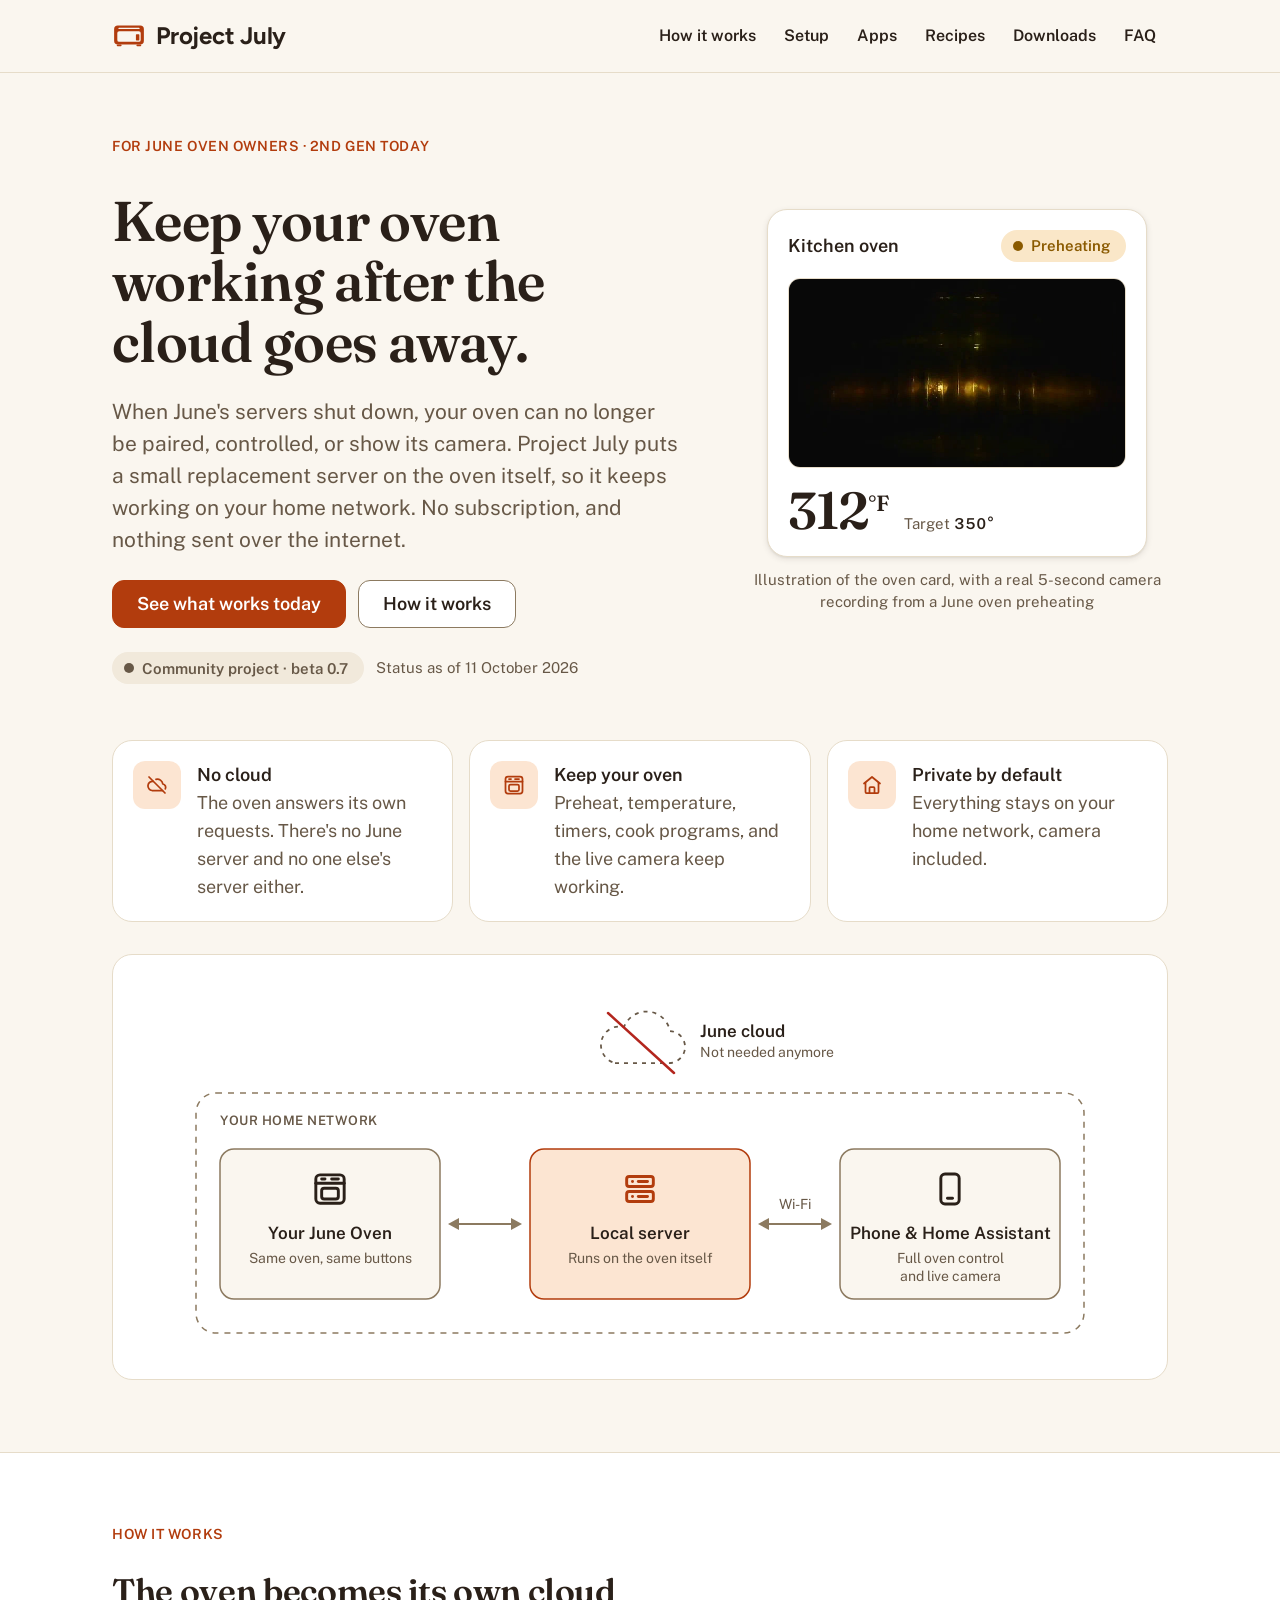
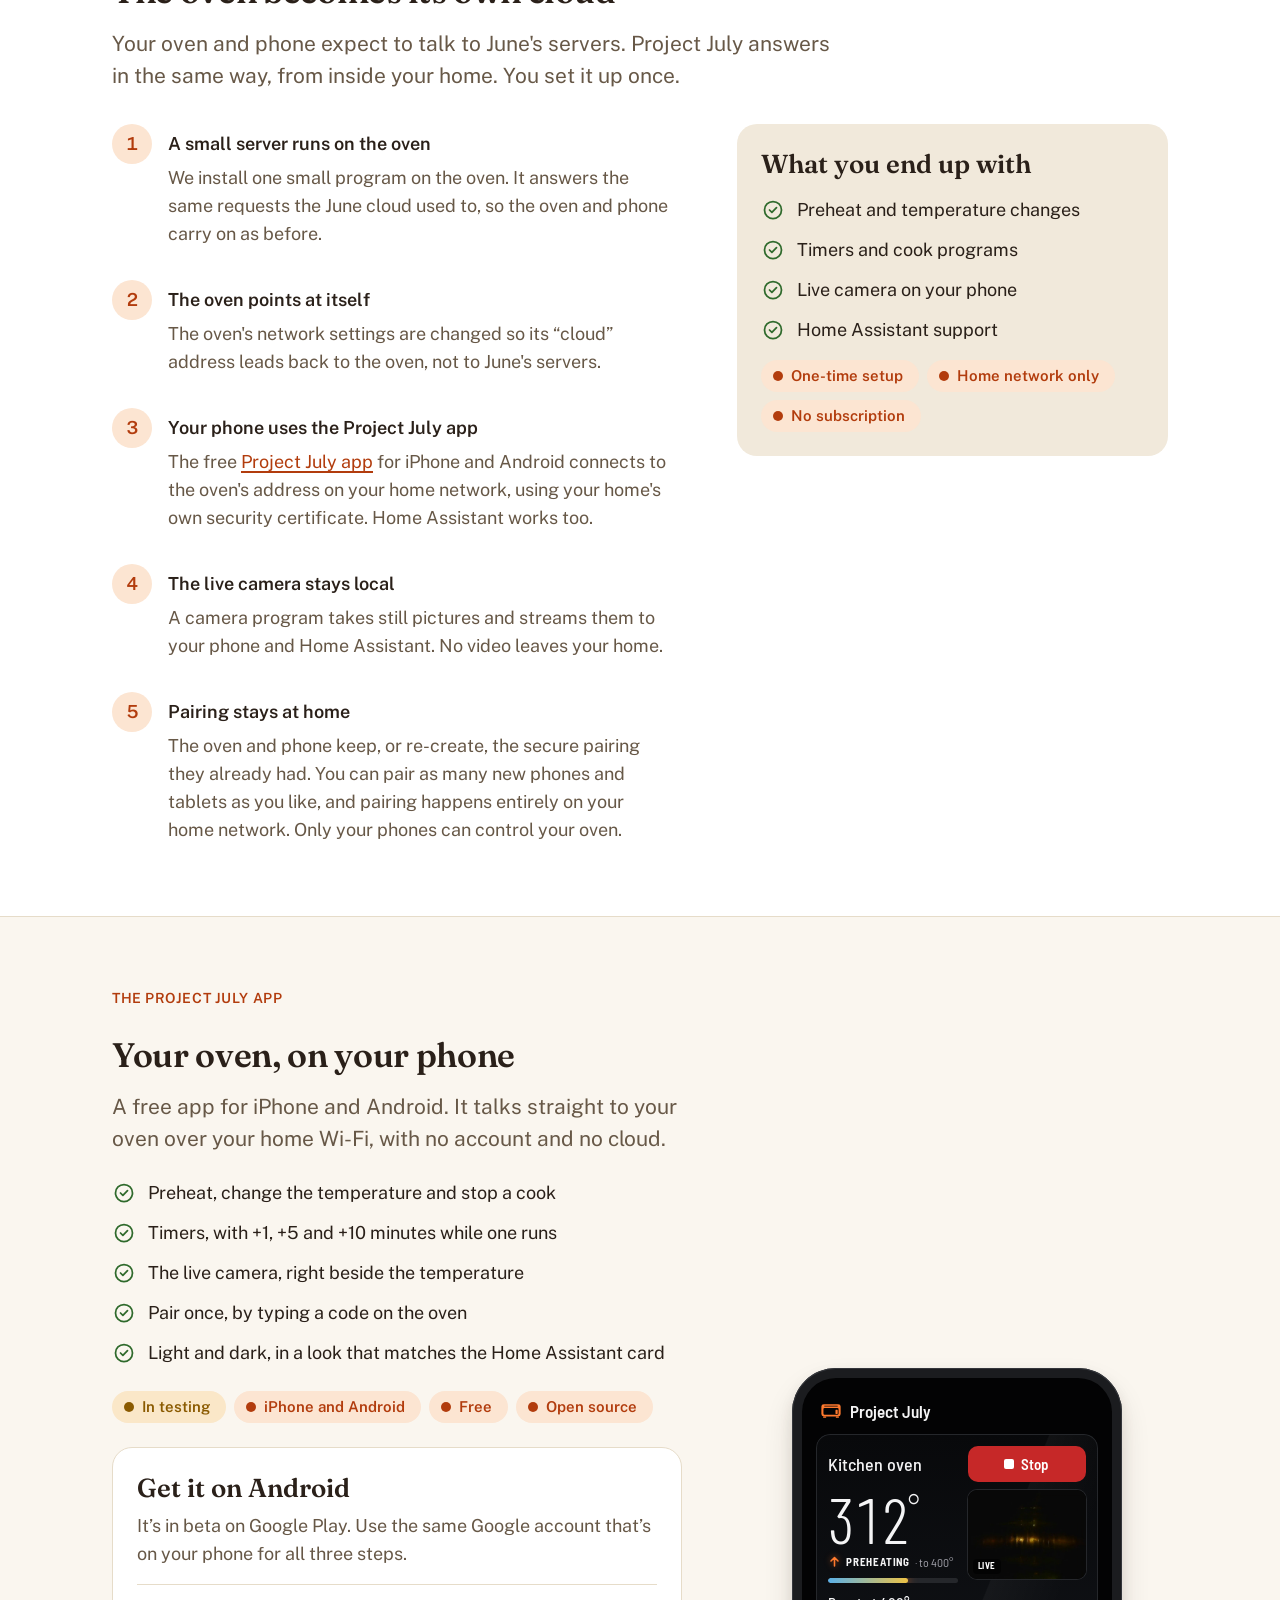
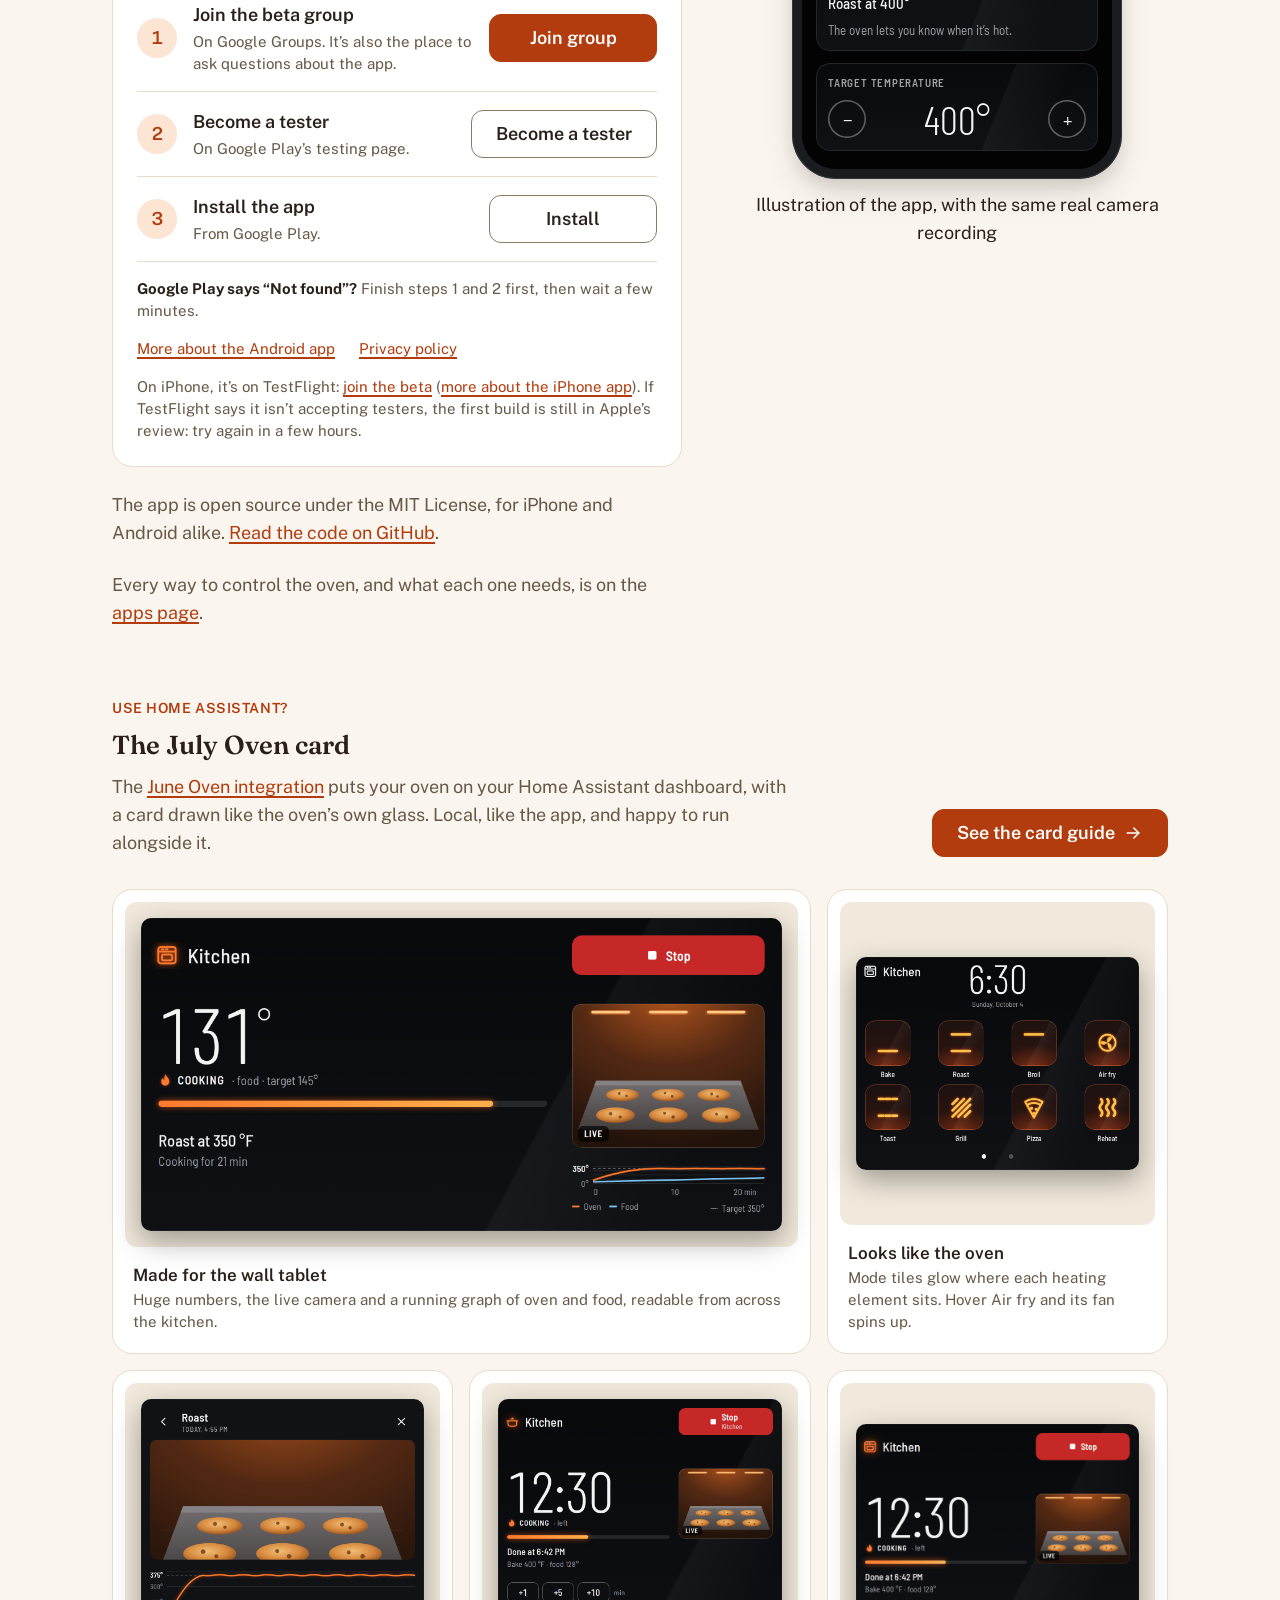
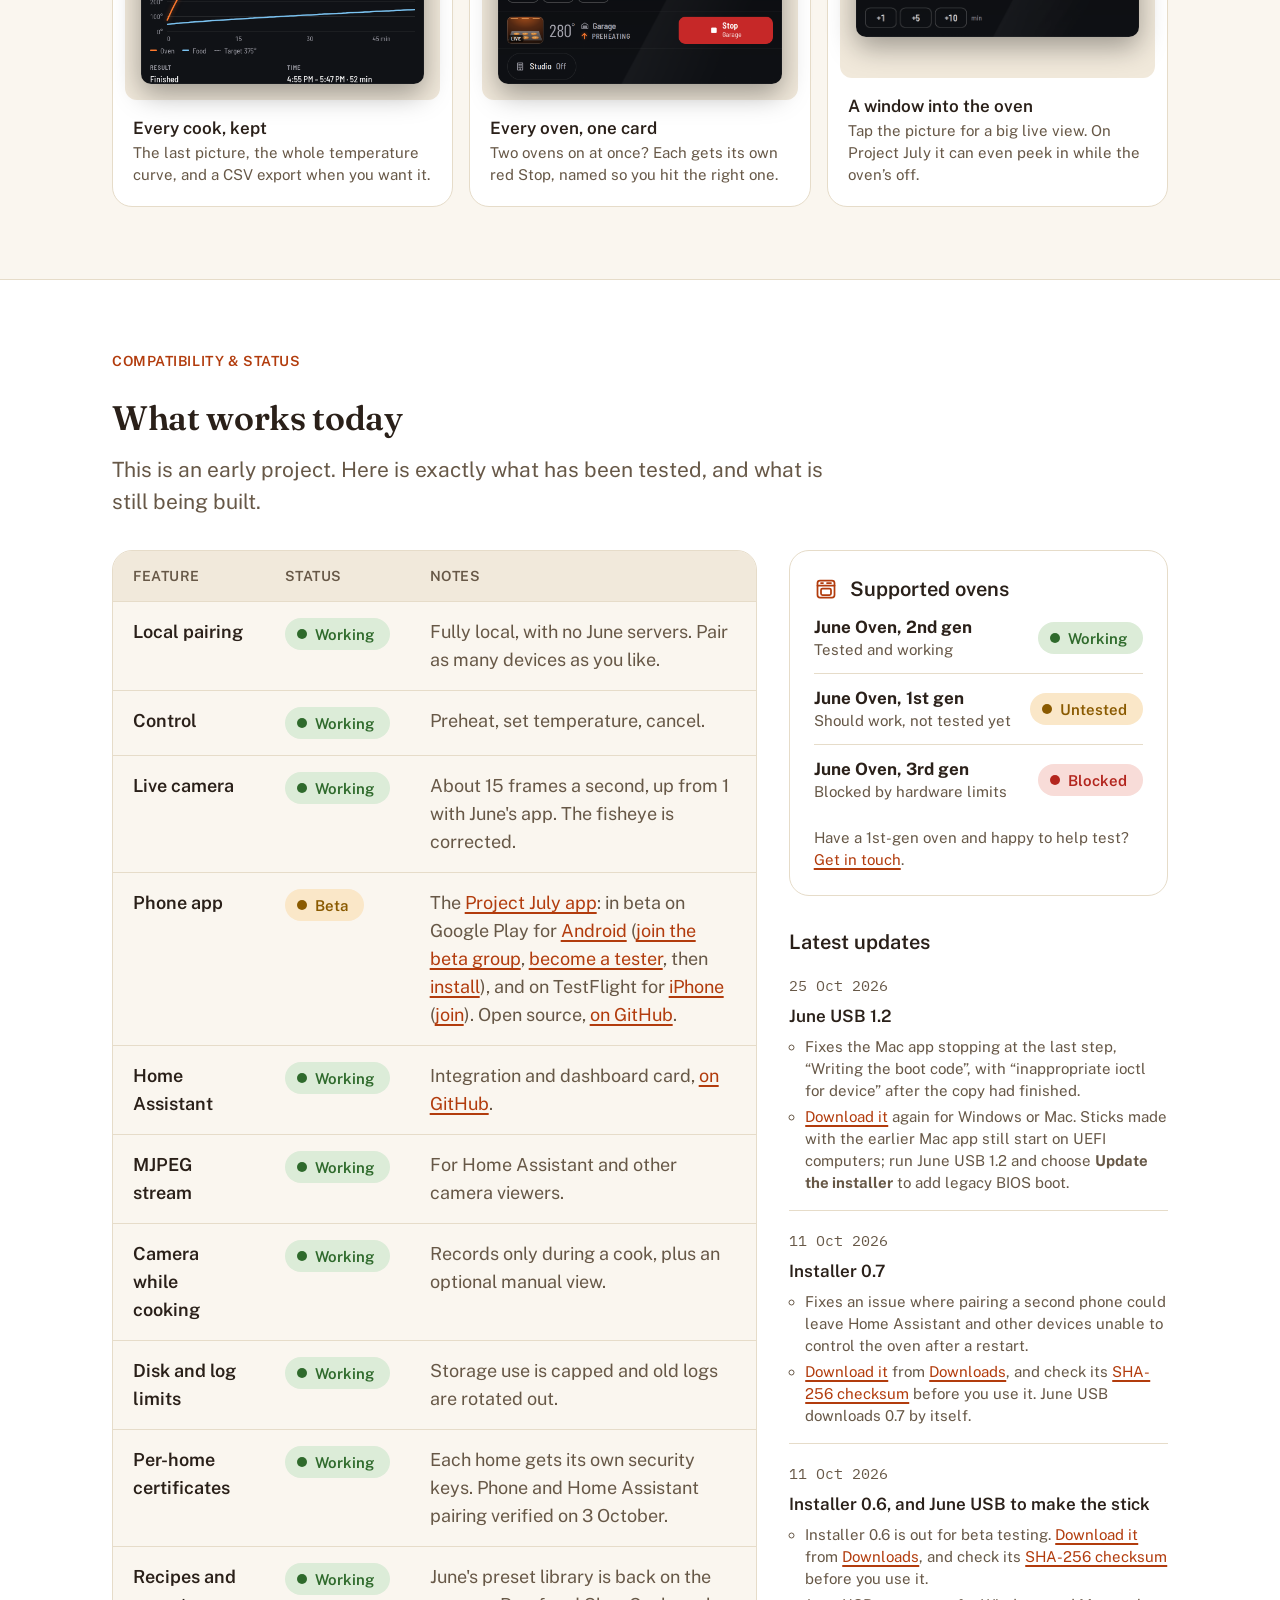
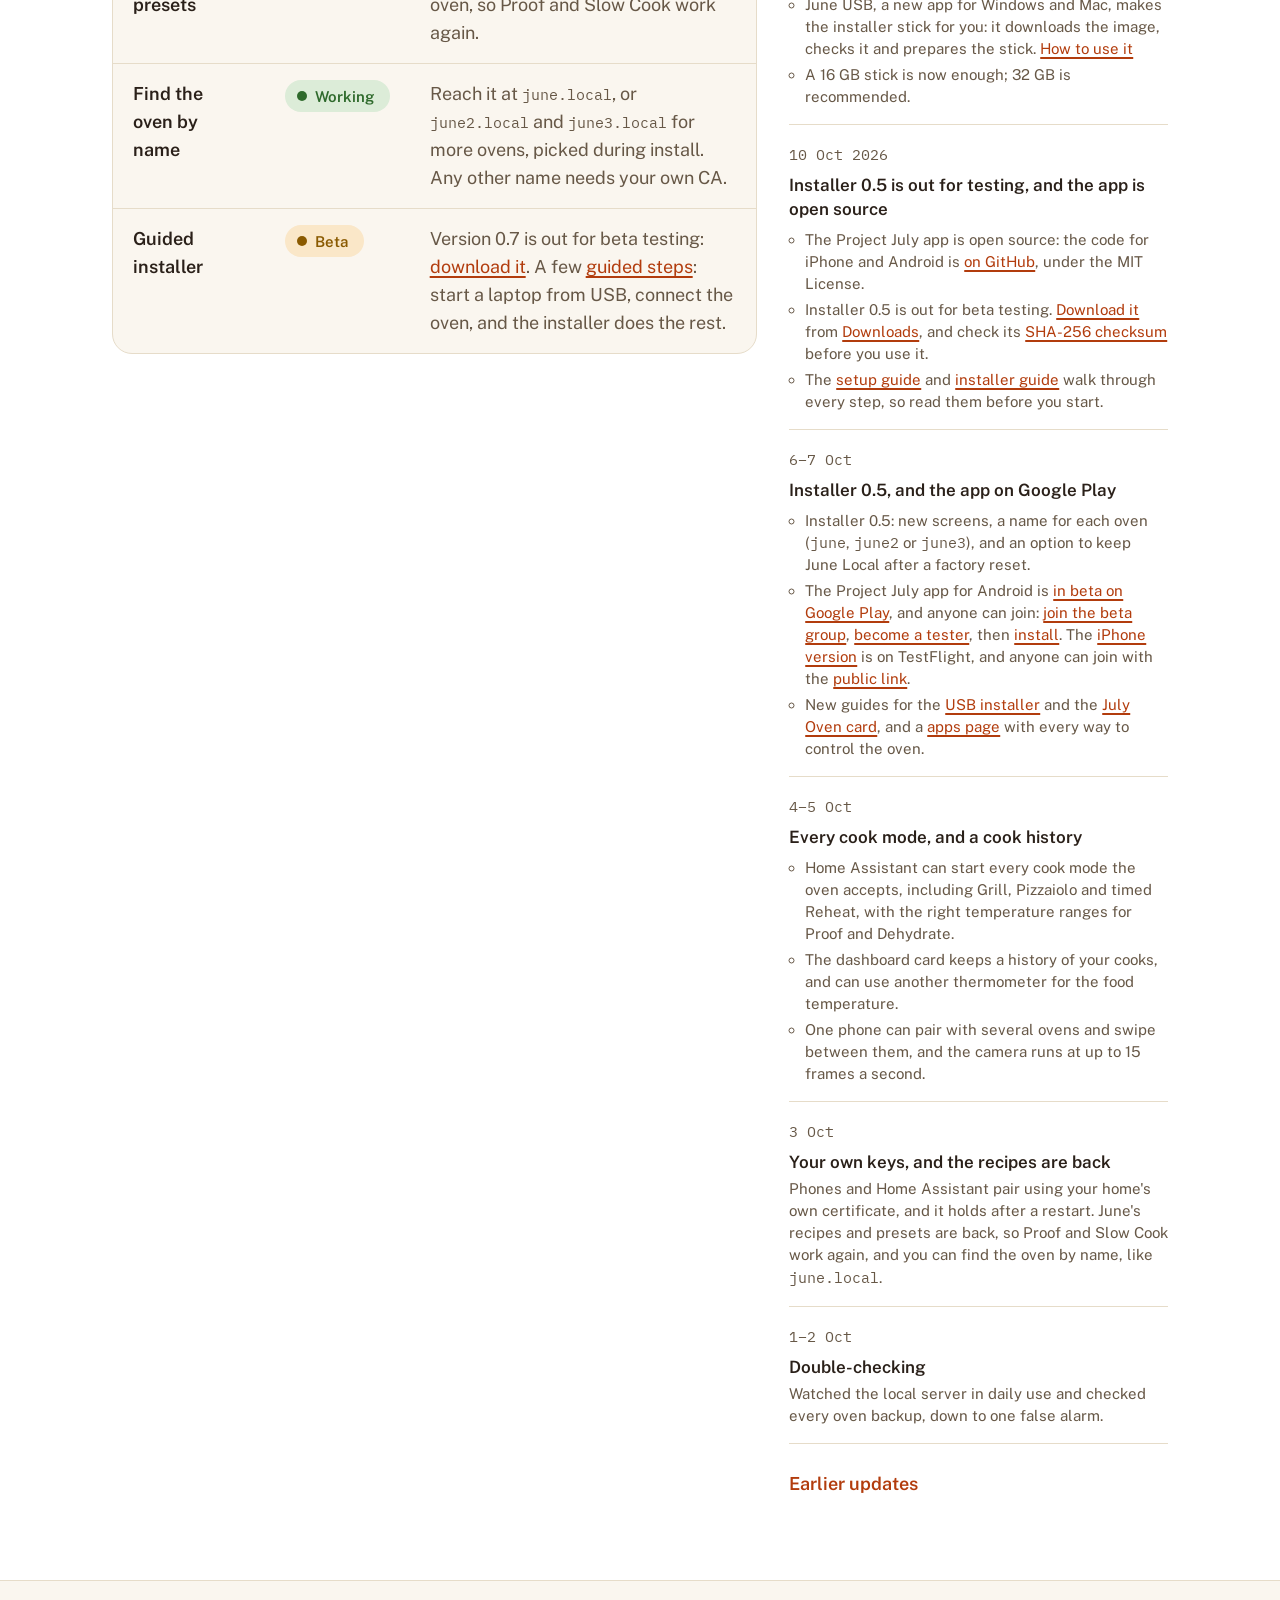
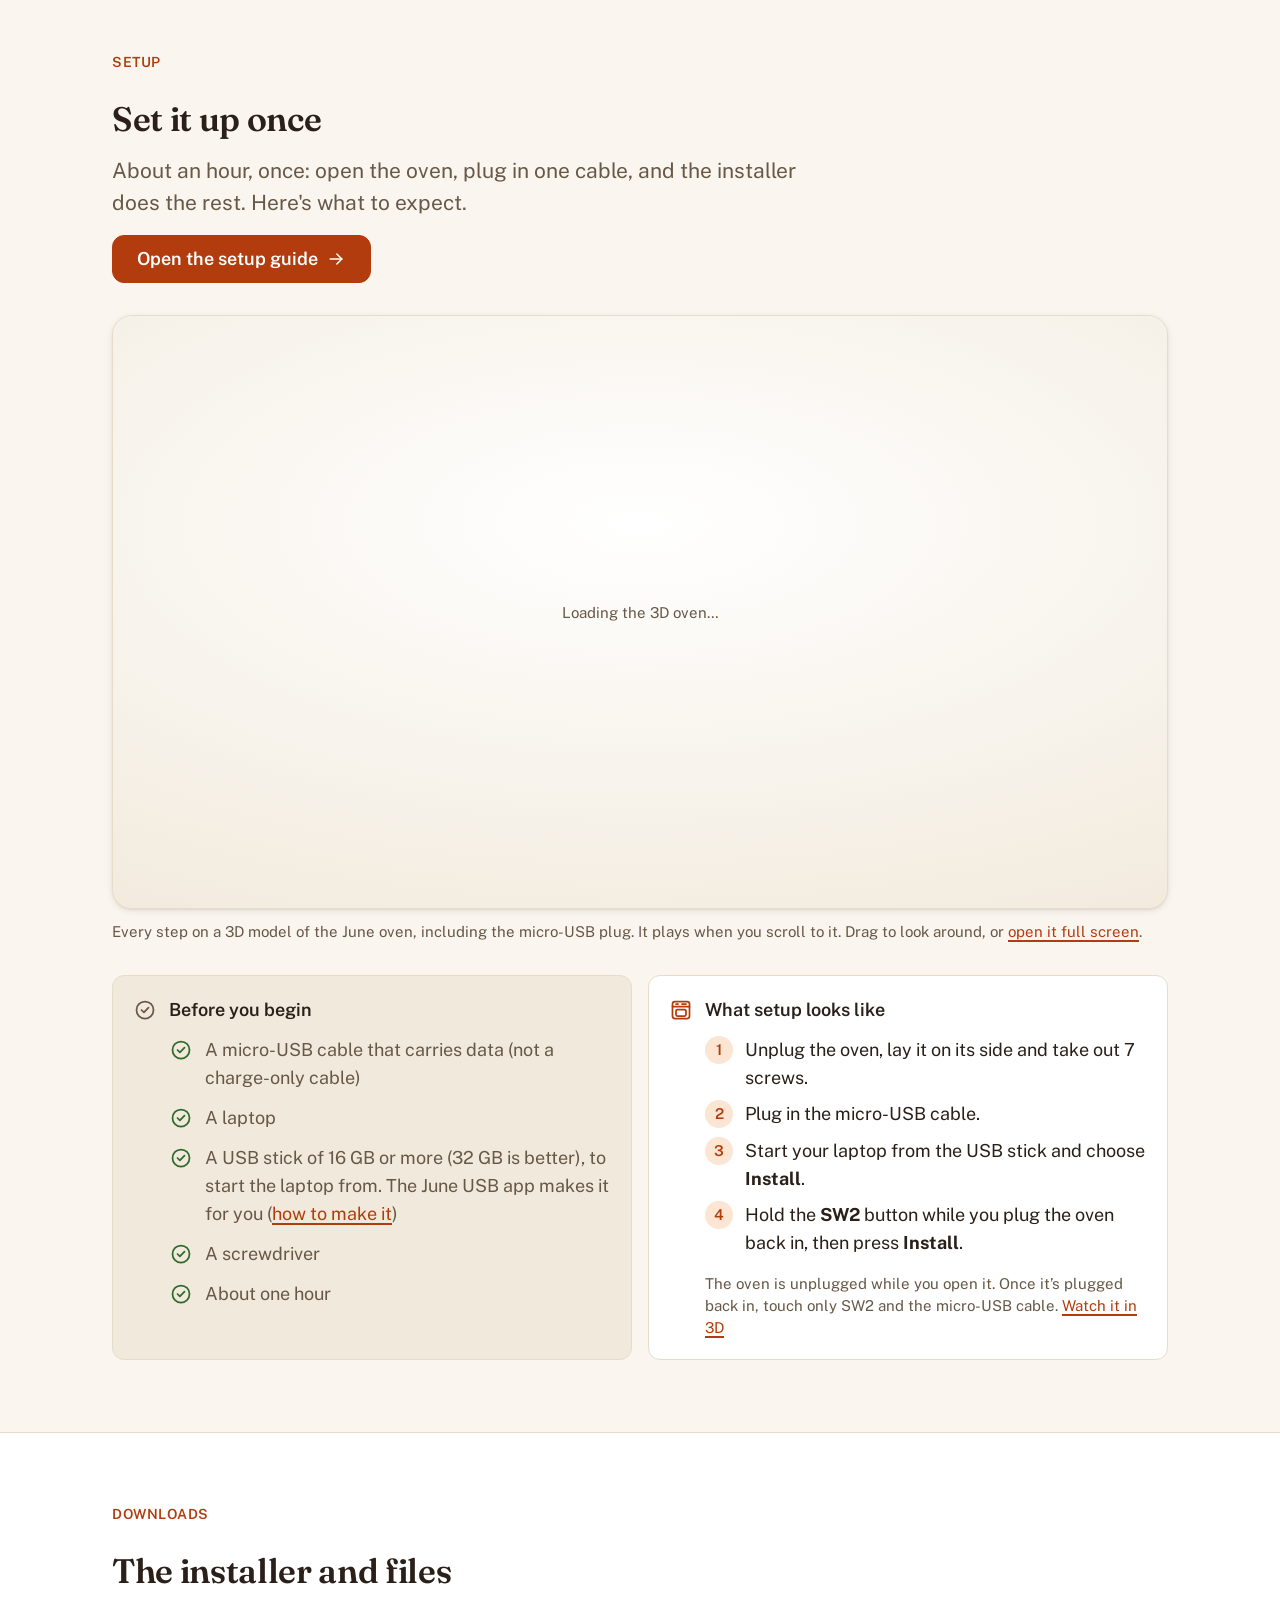
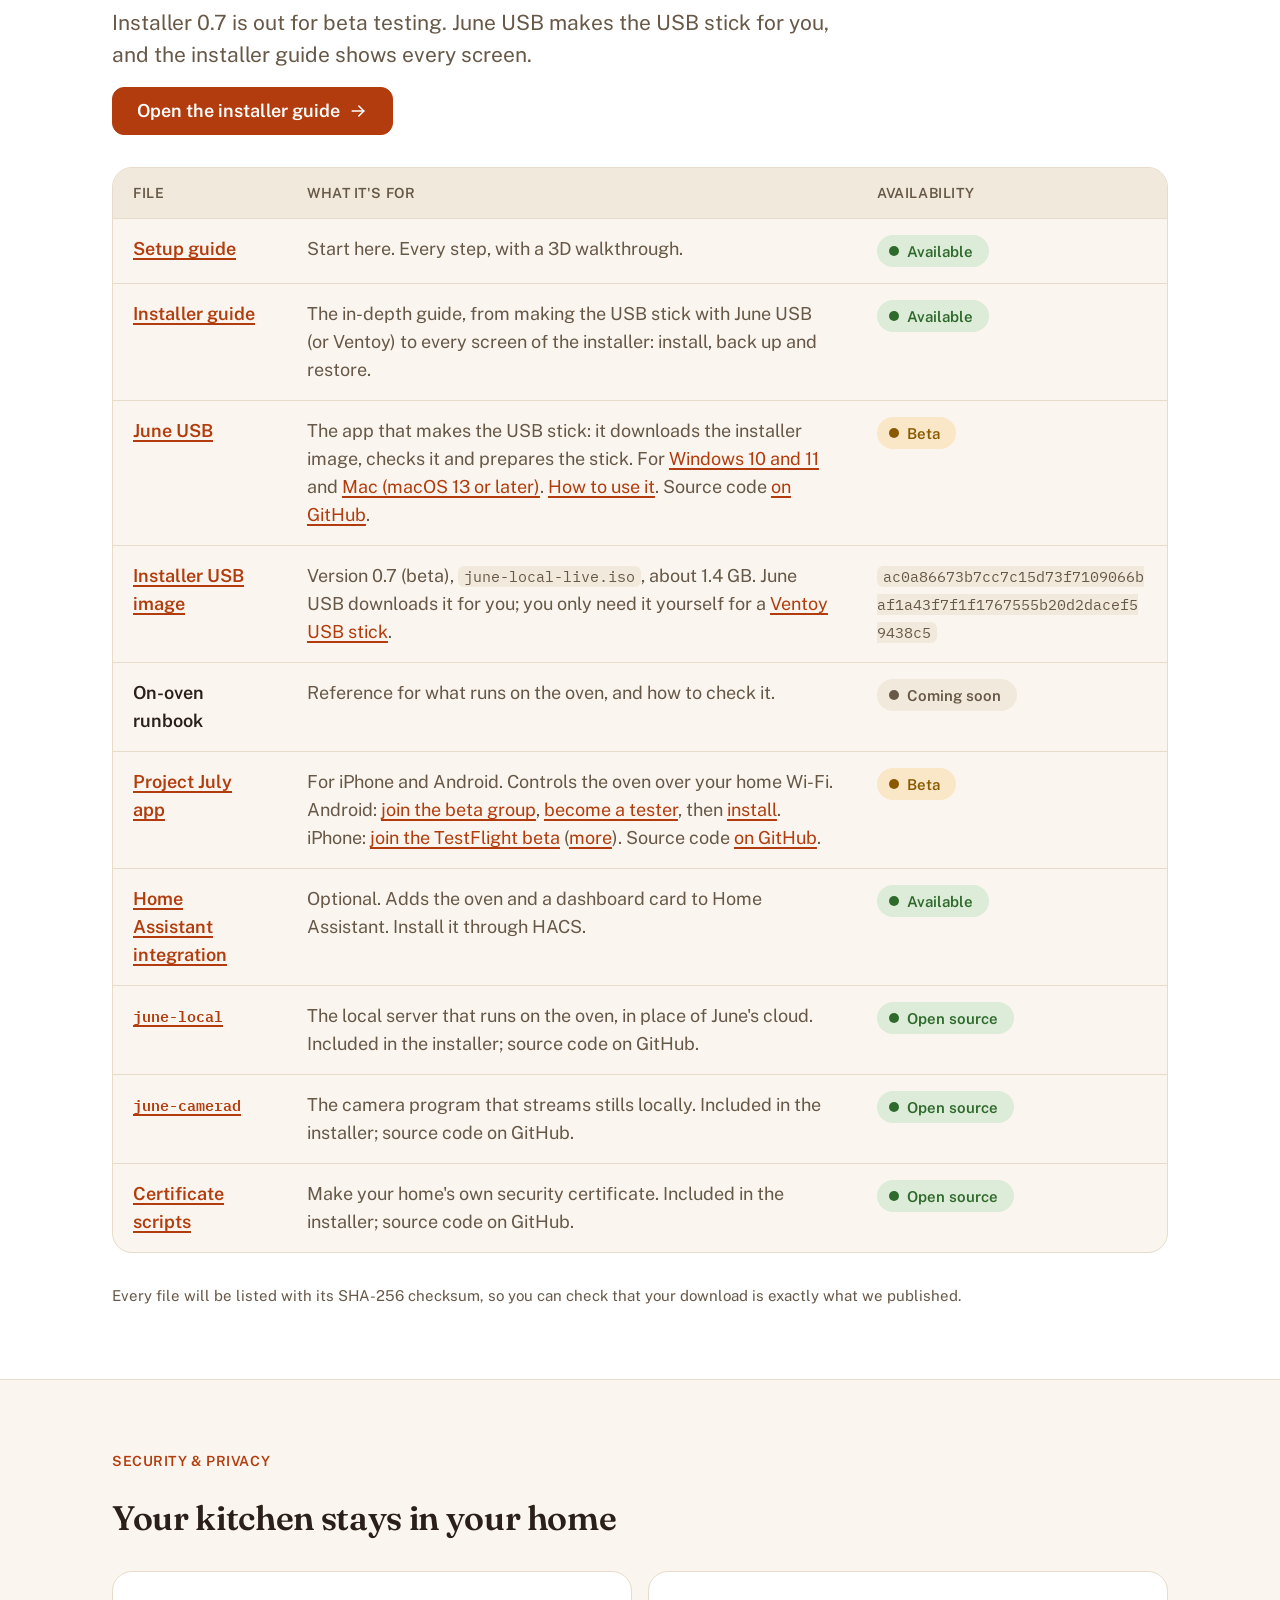
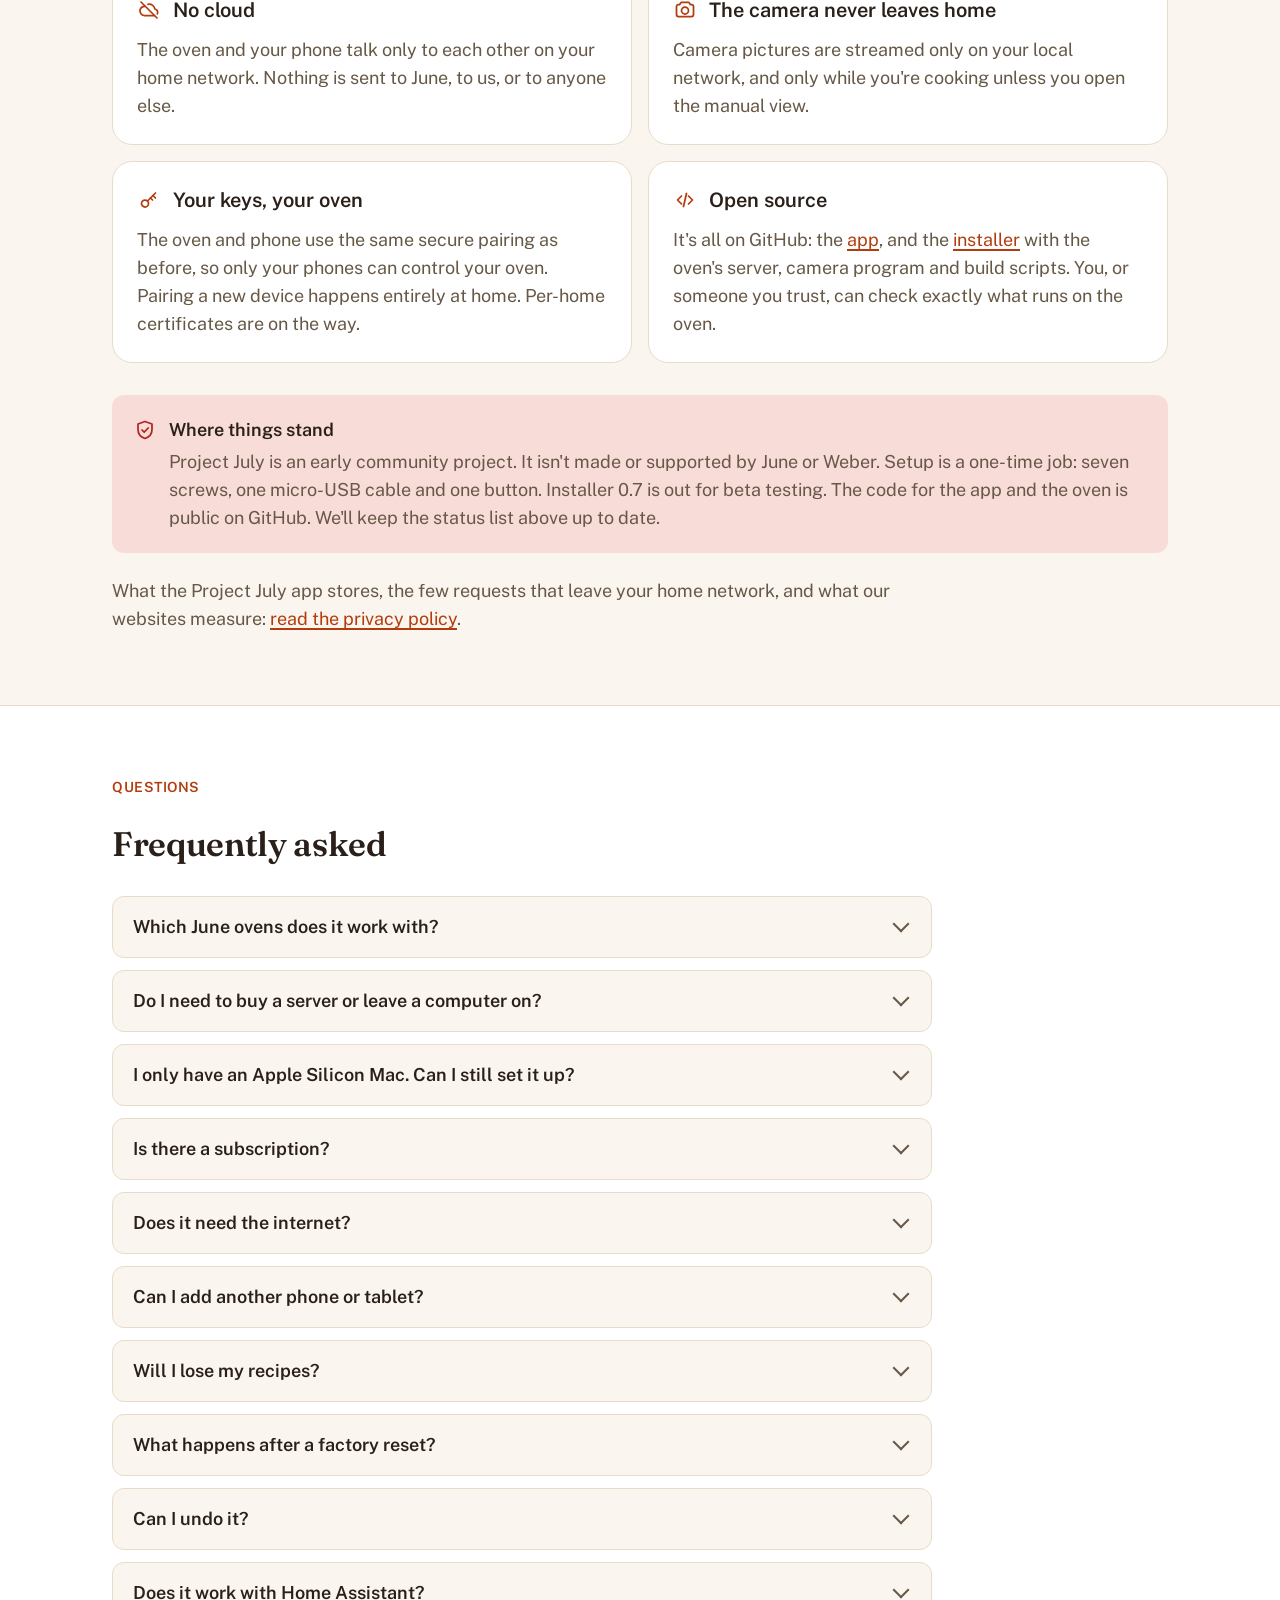
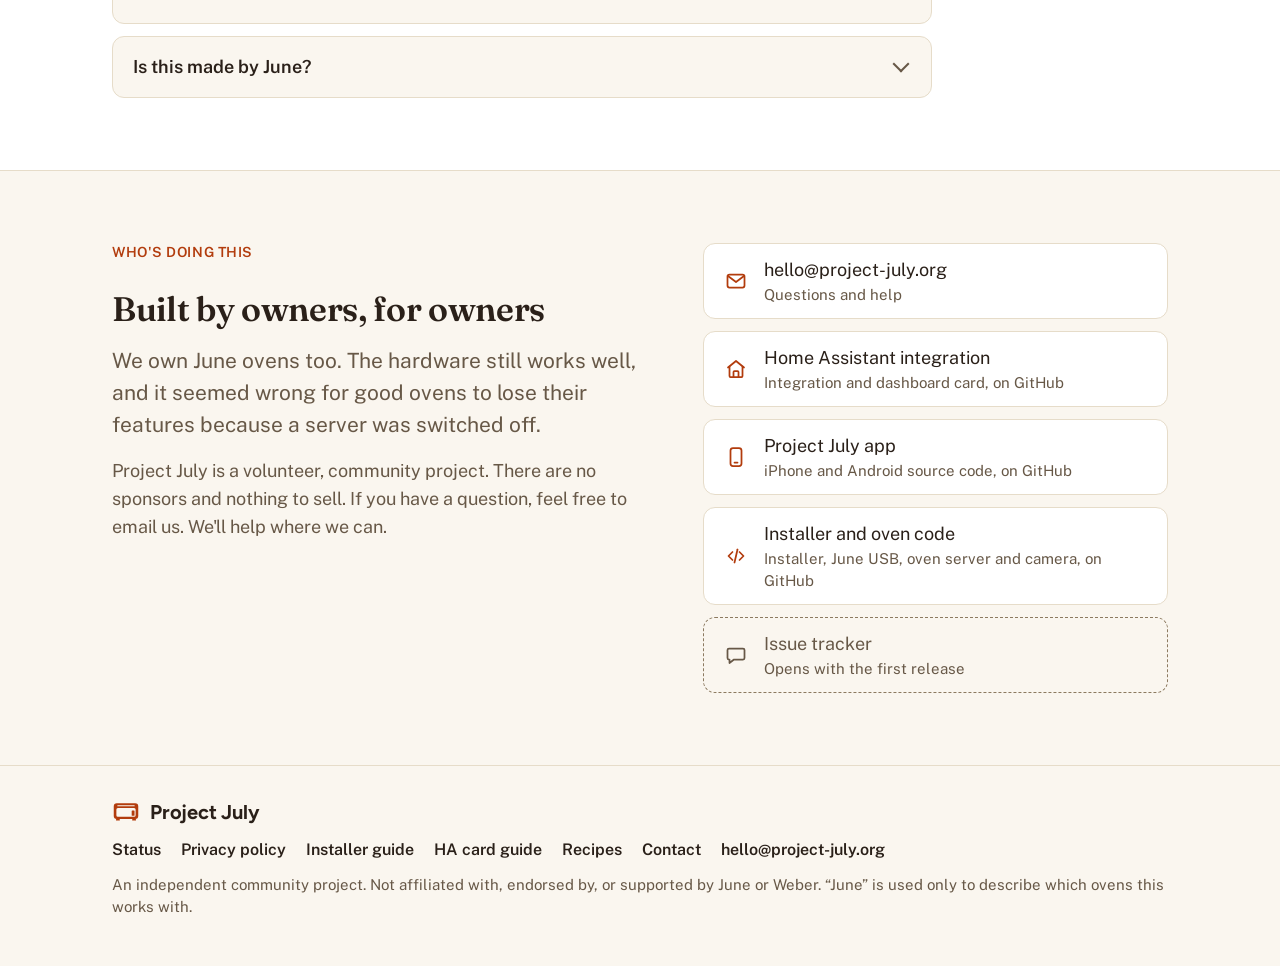
==== commit 7c2a8f70: "Updates: June USB 1.2 fixes the Mac boot-code step (#25)" ====
--- a/public/index.html
+++ b/public/index.html
@@ -474,7 +474,15 @@
         <div>
           <h3 style="font-size:20px;line-height:28px;font-family:var(--font-sans);margin-bottom:var(--space-4)">Latest updates</h3>
           <!-- Add a new dated line at the top each time something is verified. -->
-          <ol class="updates" reversed start="14">
+          <ol class="updates" reversed start="15">
+            <li>
+              <time datetime="2026-10-25">25 Oct 2026</time>
+              <b>June USB 1.2</b>
+              <ul>
+                <li>Fixes the Mac app stopping at the last step, “Writing the boot code”, with “inappropriate ioctl for device” after the copy had finished.</li>
+                <li><a href="/installer/#download">Download it</a> again for Windows or Mac. Sticks made with the earlier Mac app still start on UEFI computers; run June USB 1.2 and choose <strong>Update the installer</strong> to add legacy BIOS boot.</li>
+              </ul>
+            </li>
             <li>
               <time datetime="2026-10-11">11 Oct 2026</time>
               <b>Installer 0.7</b>
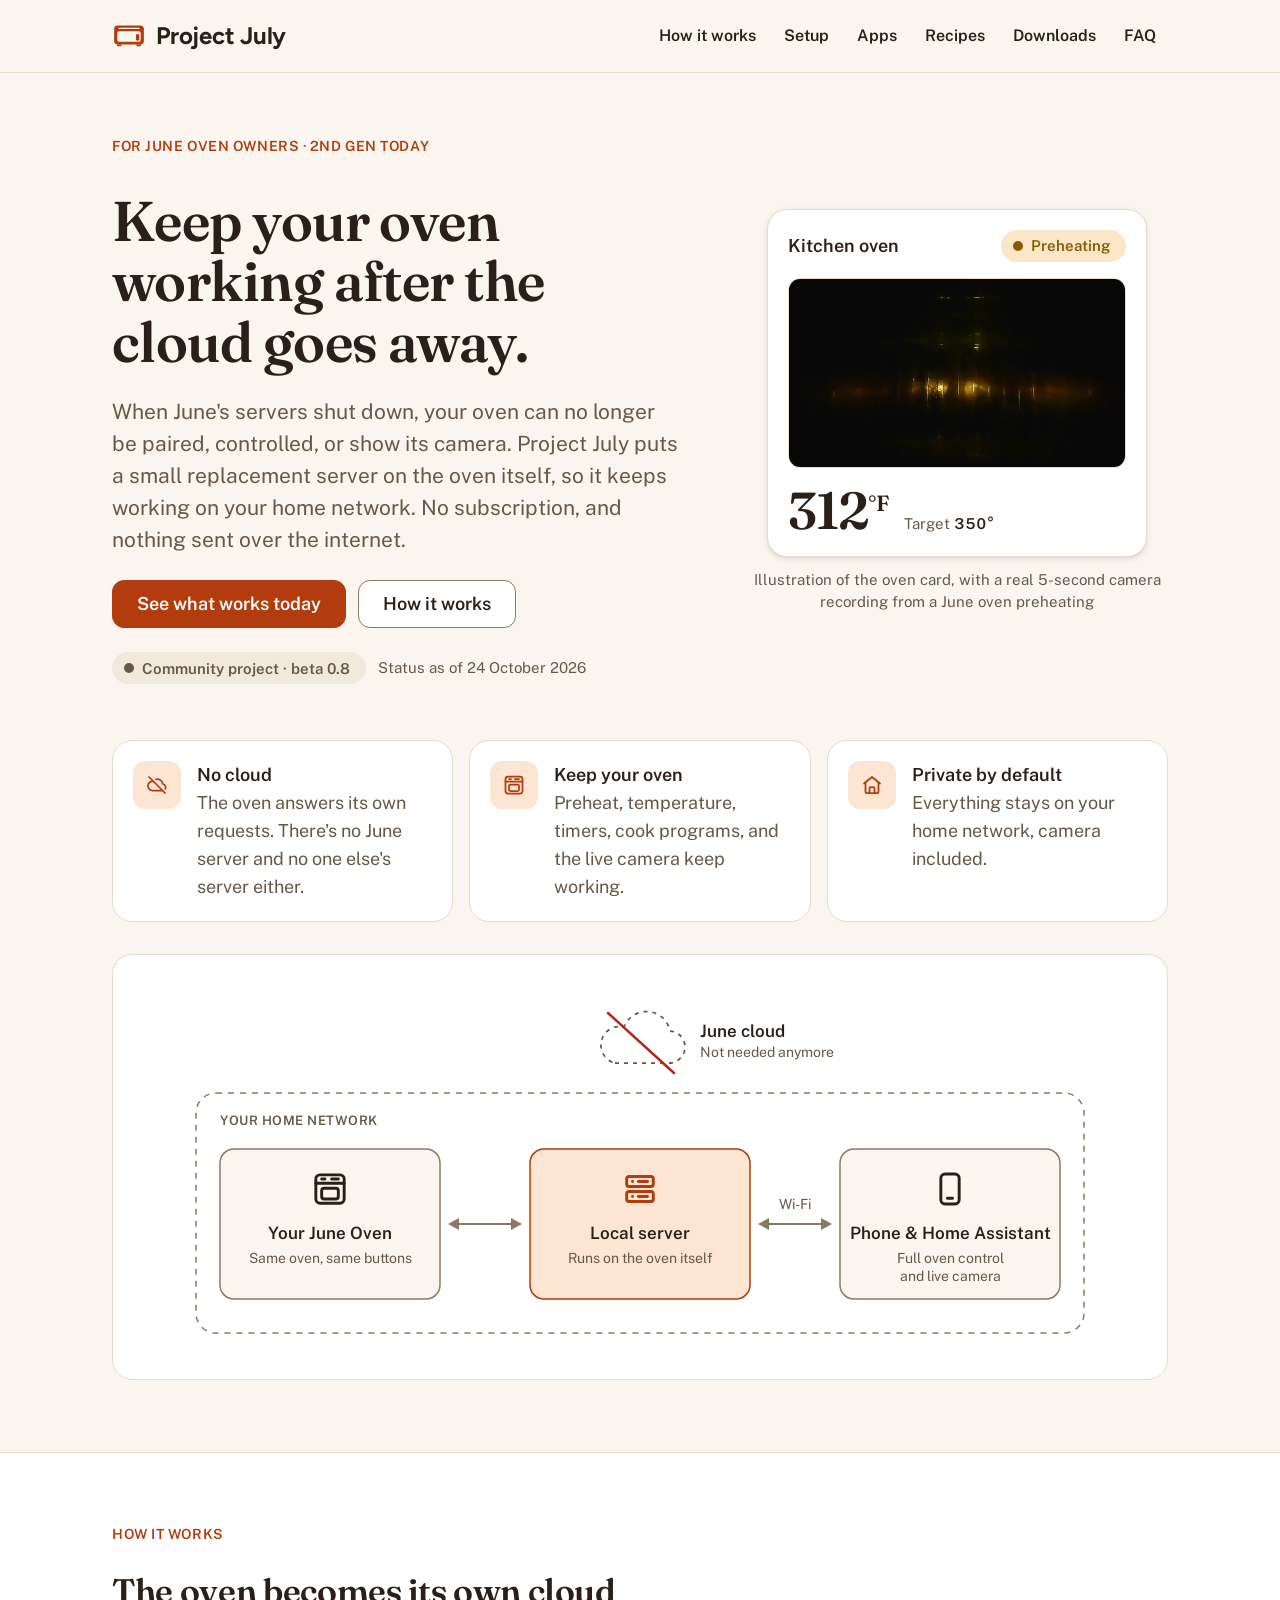
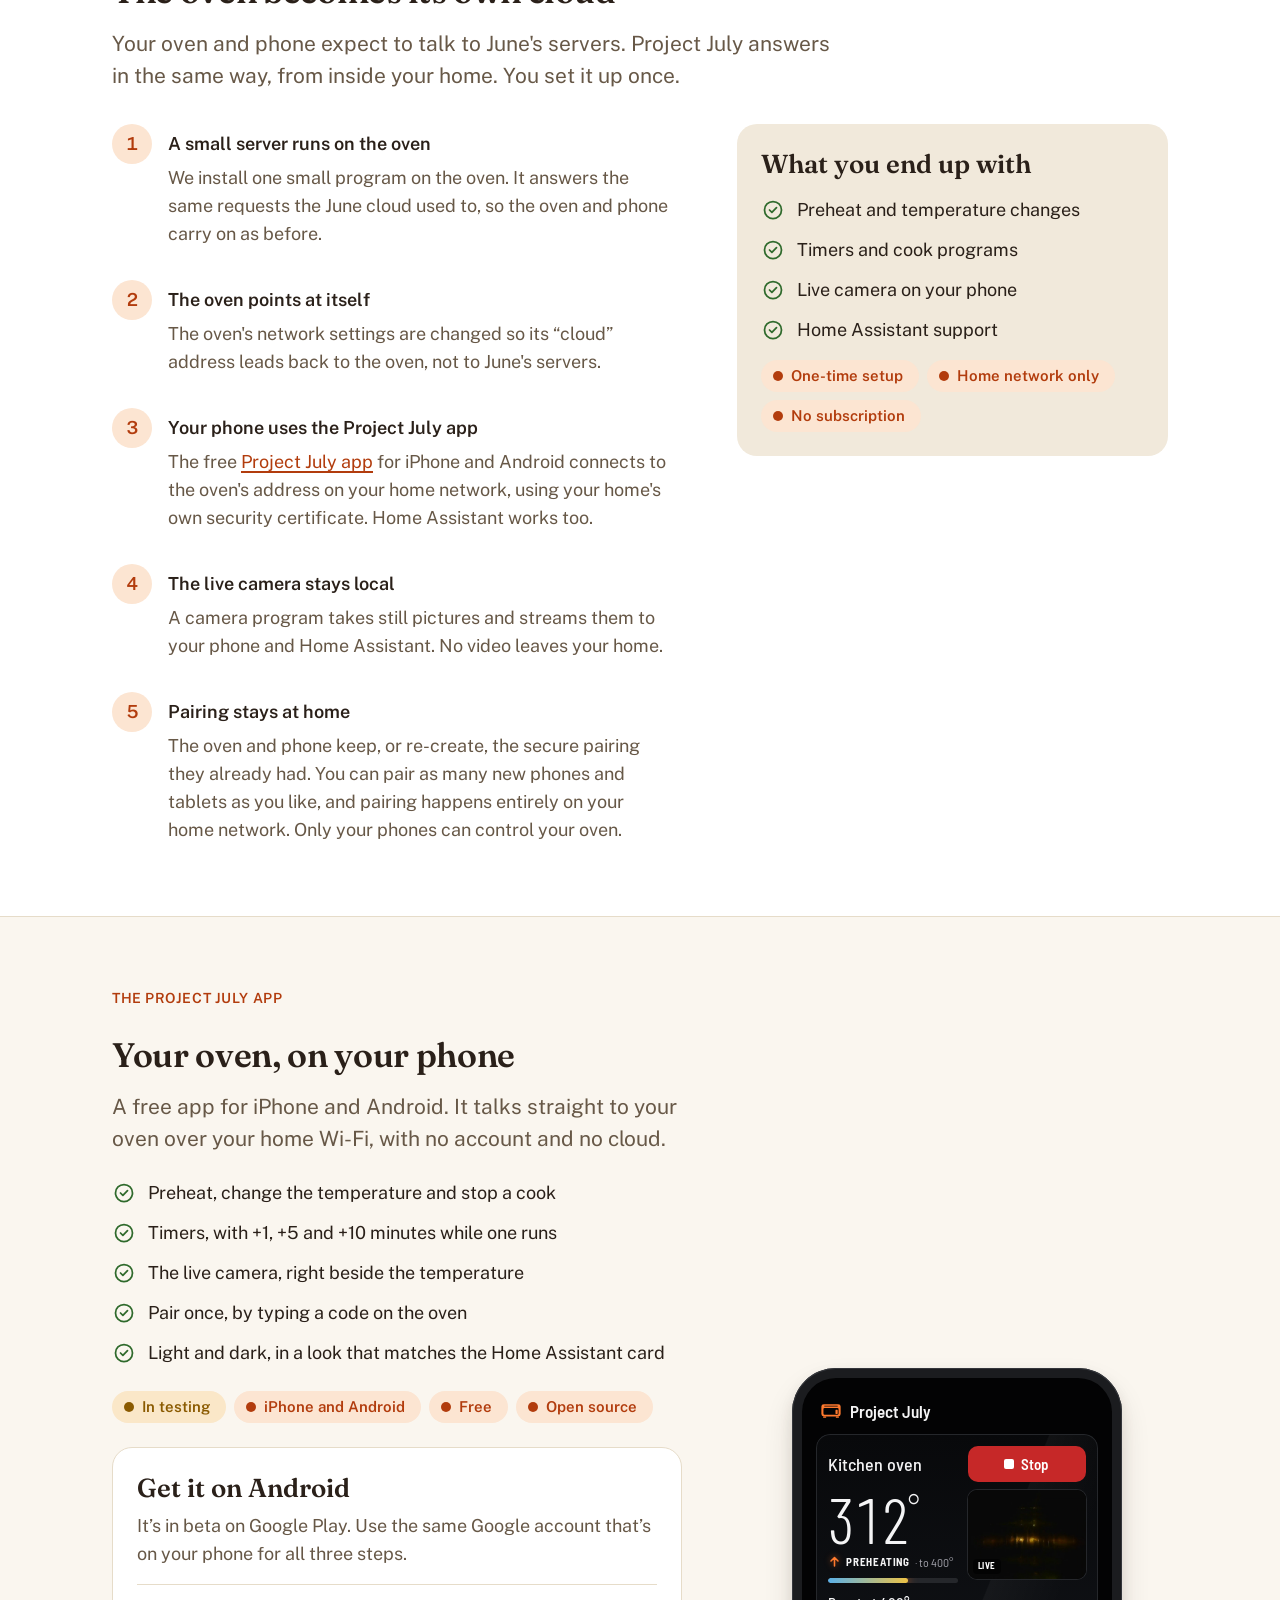
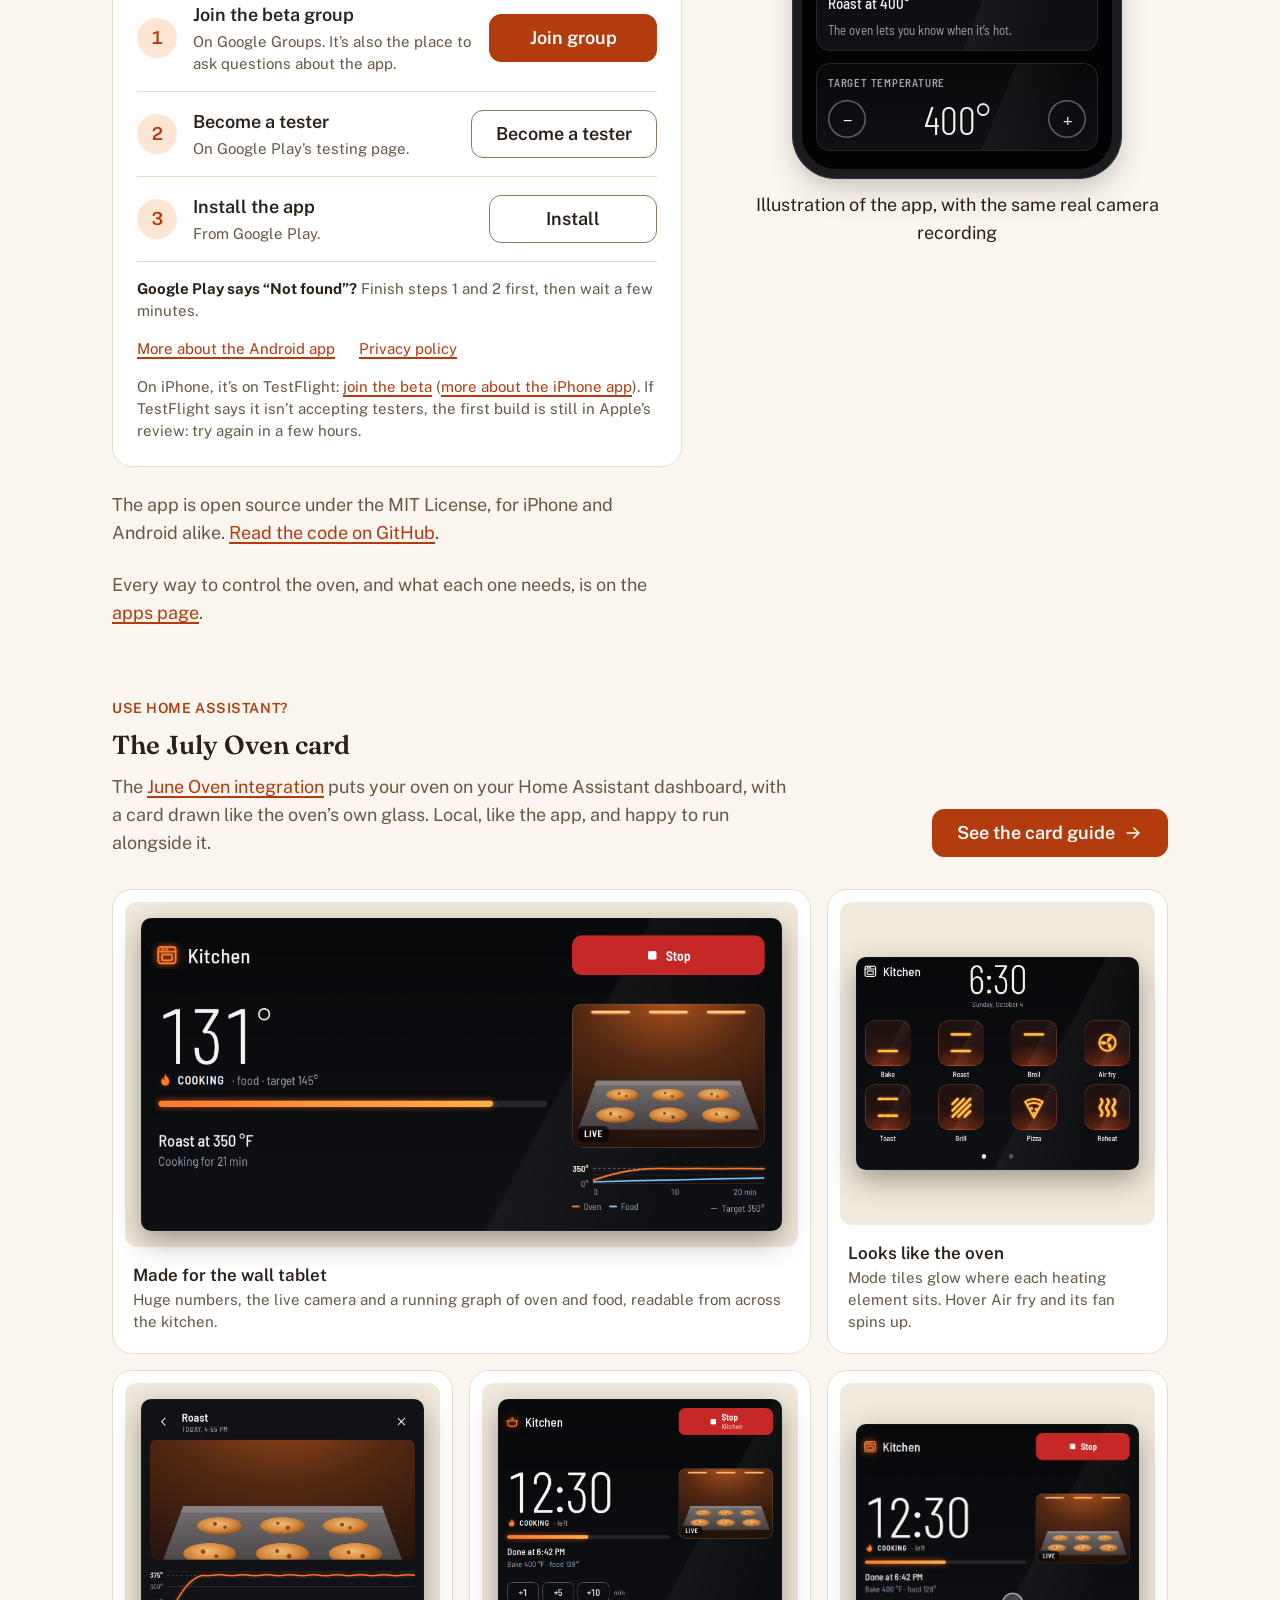
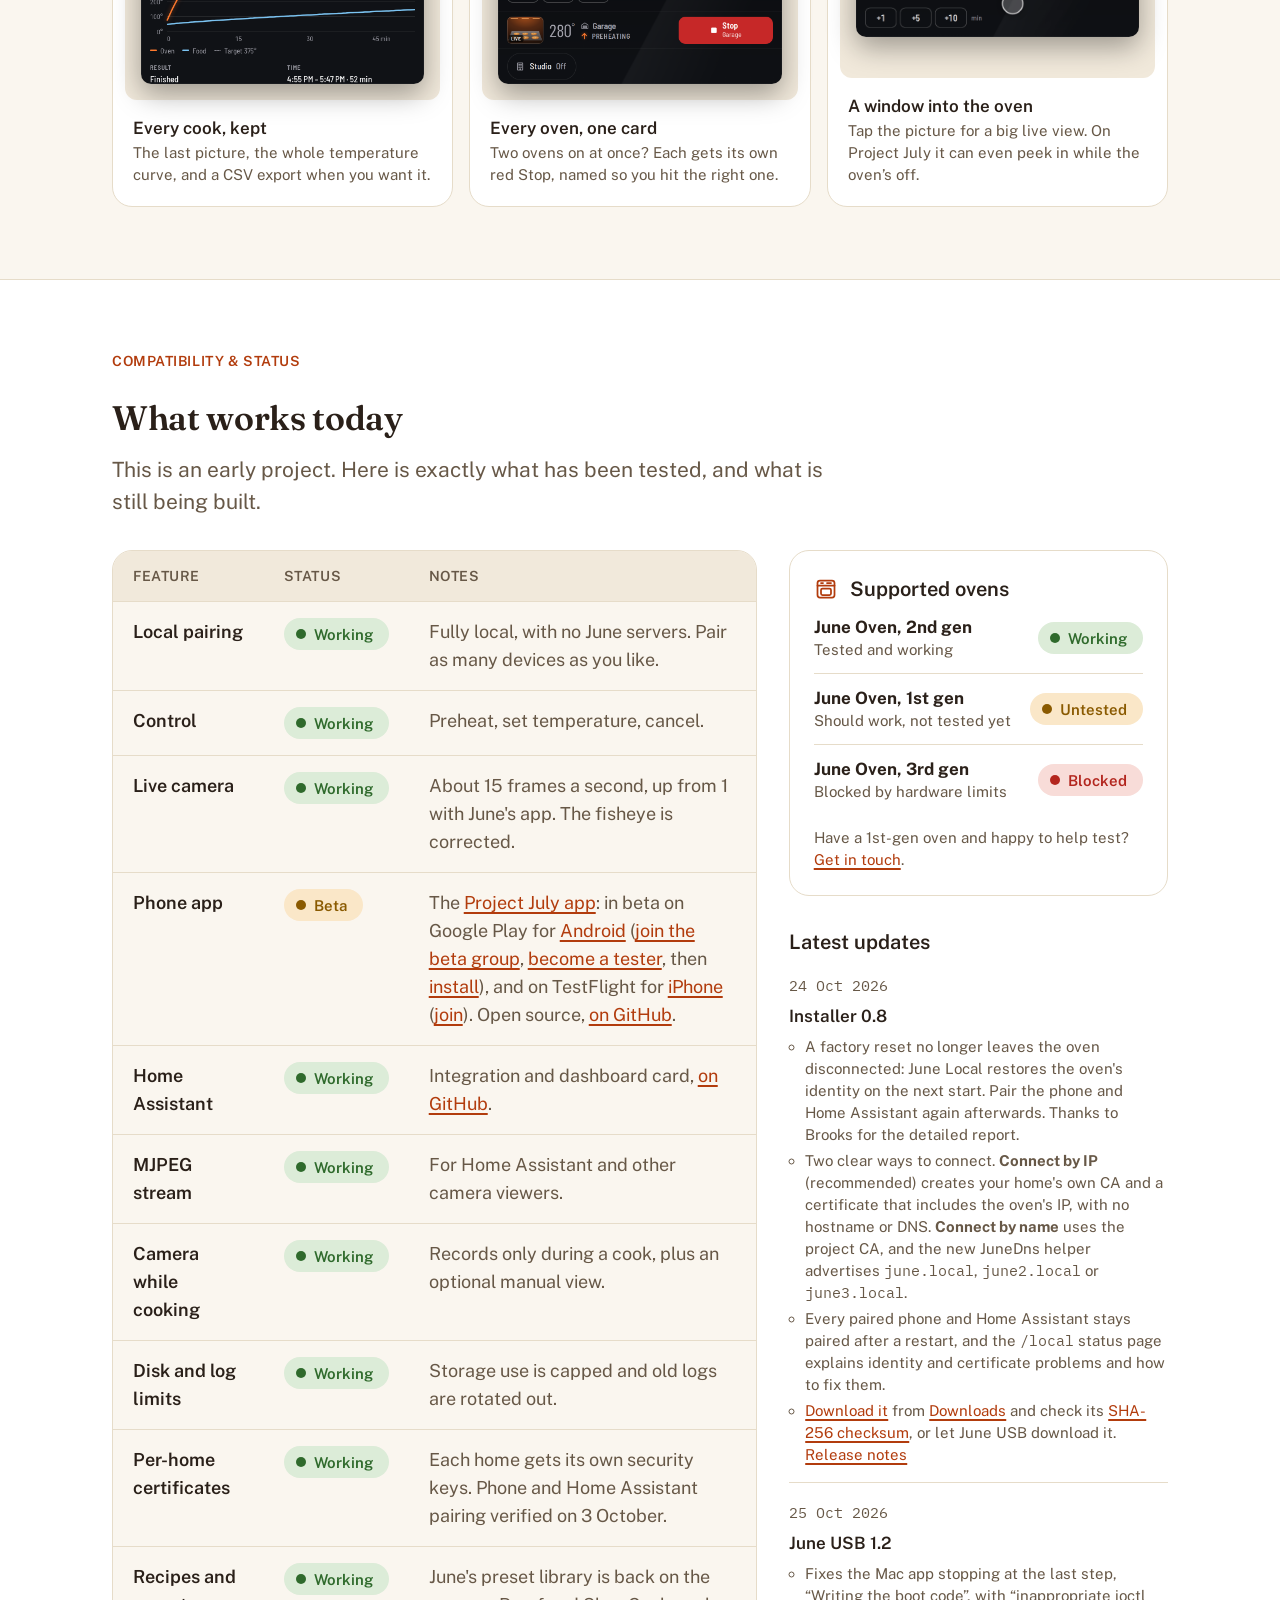
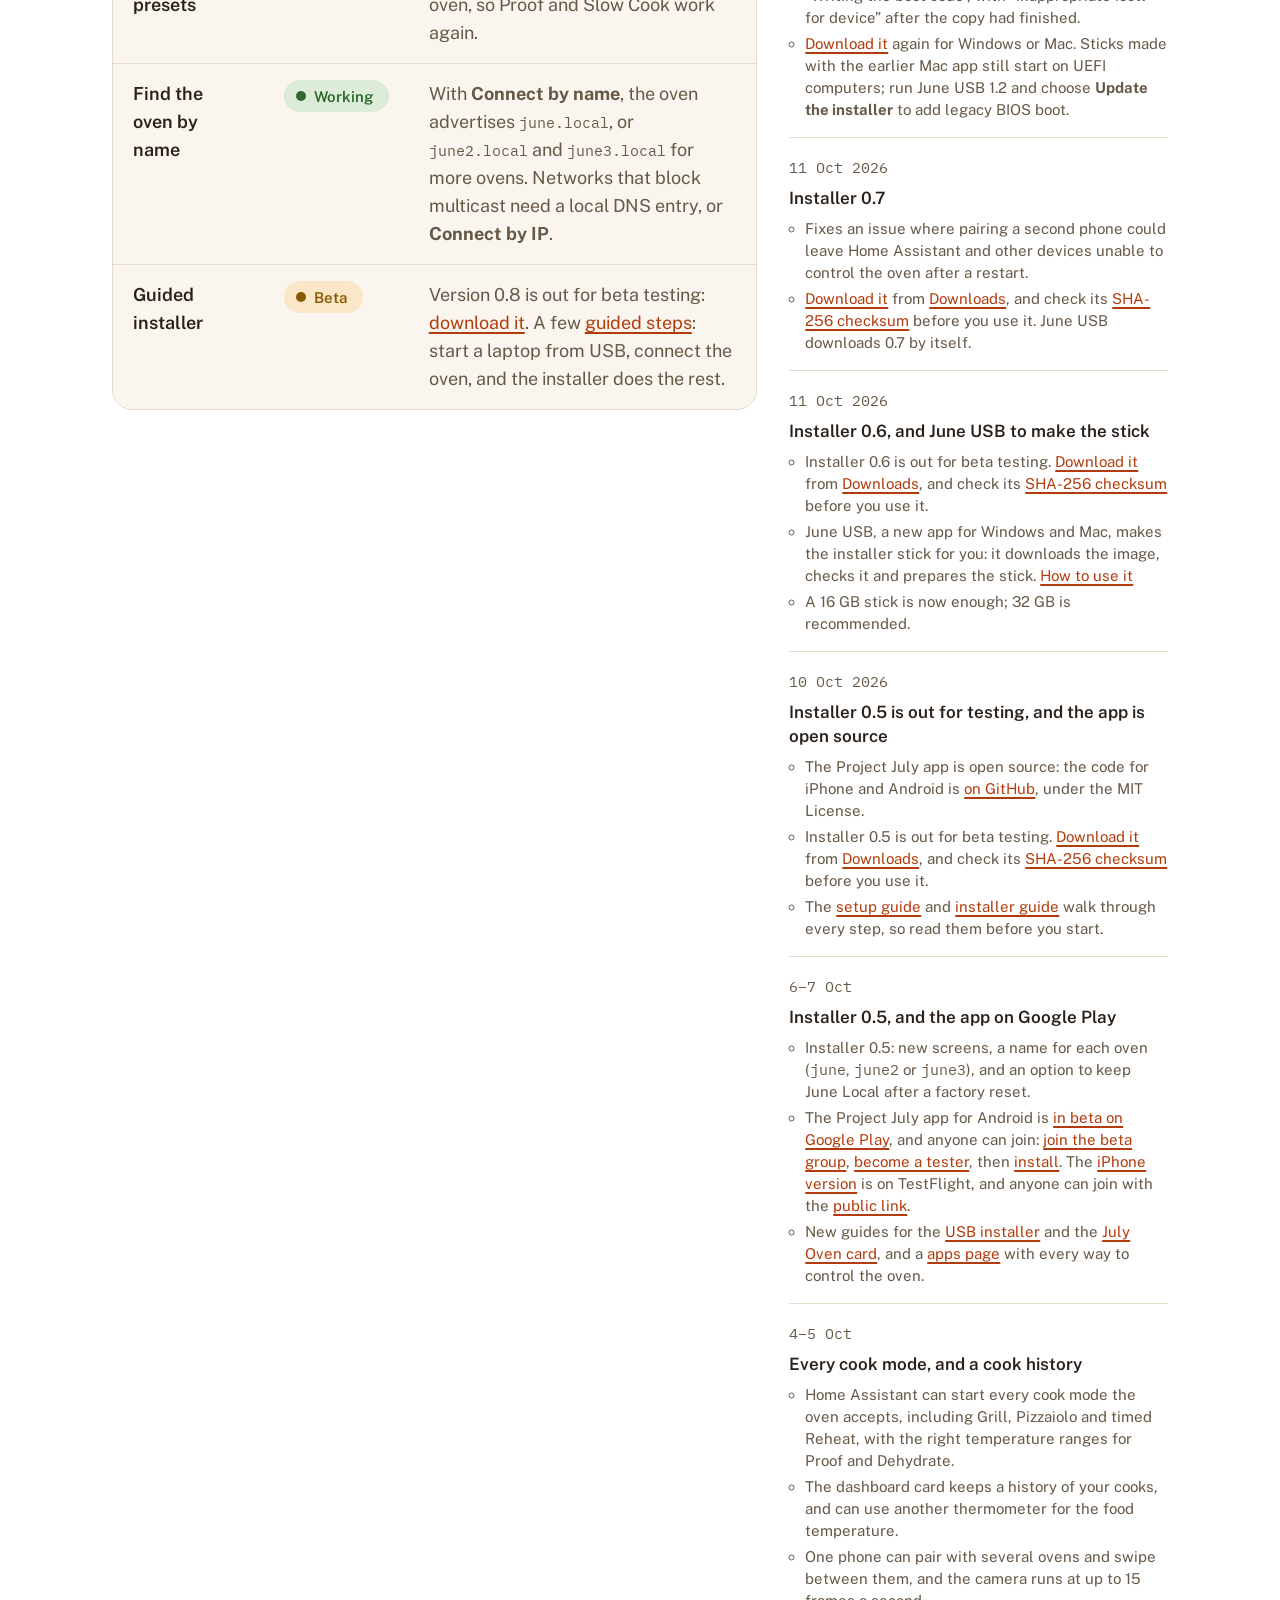
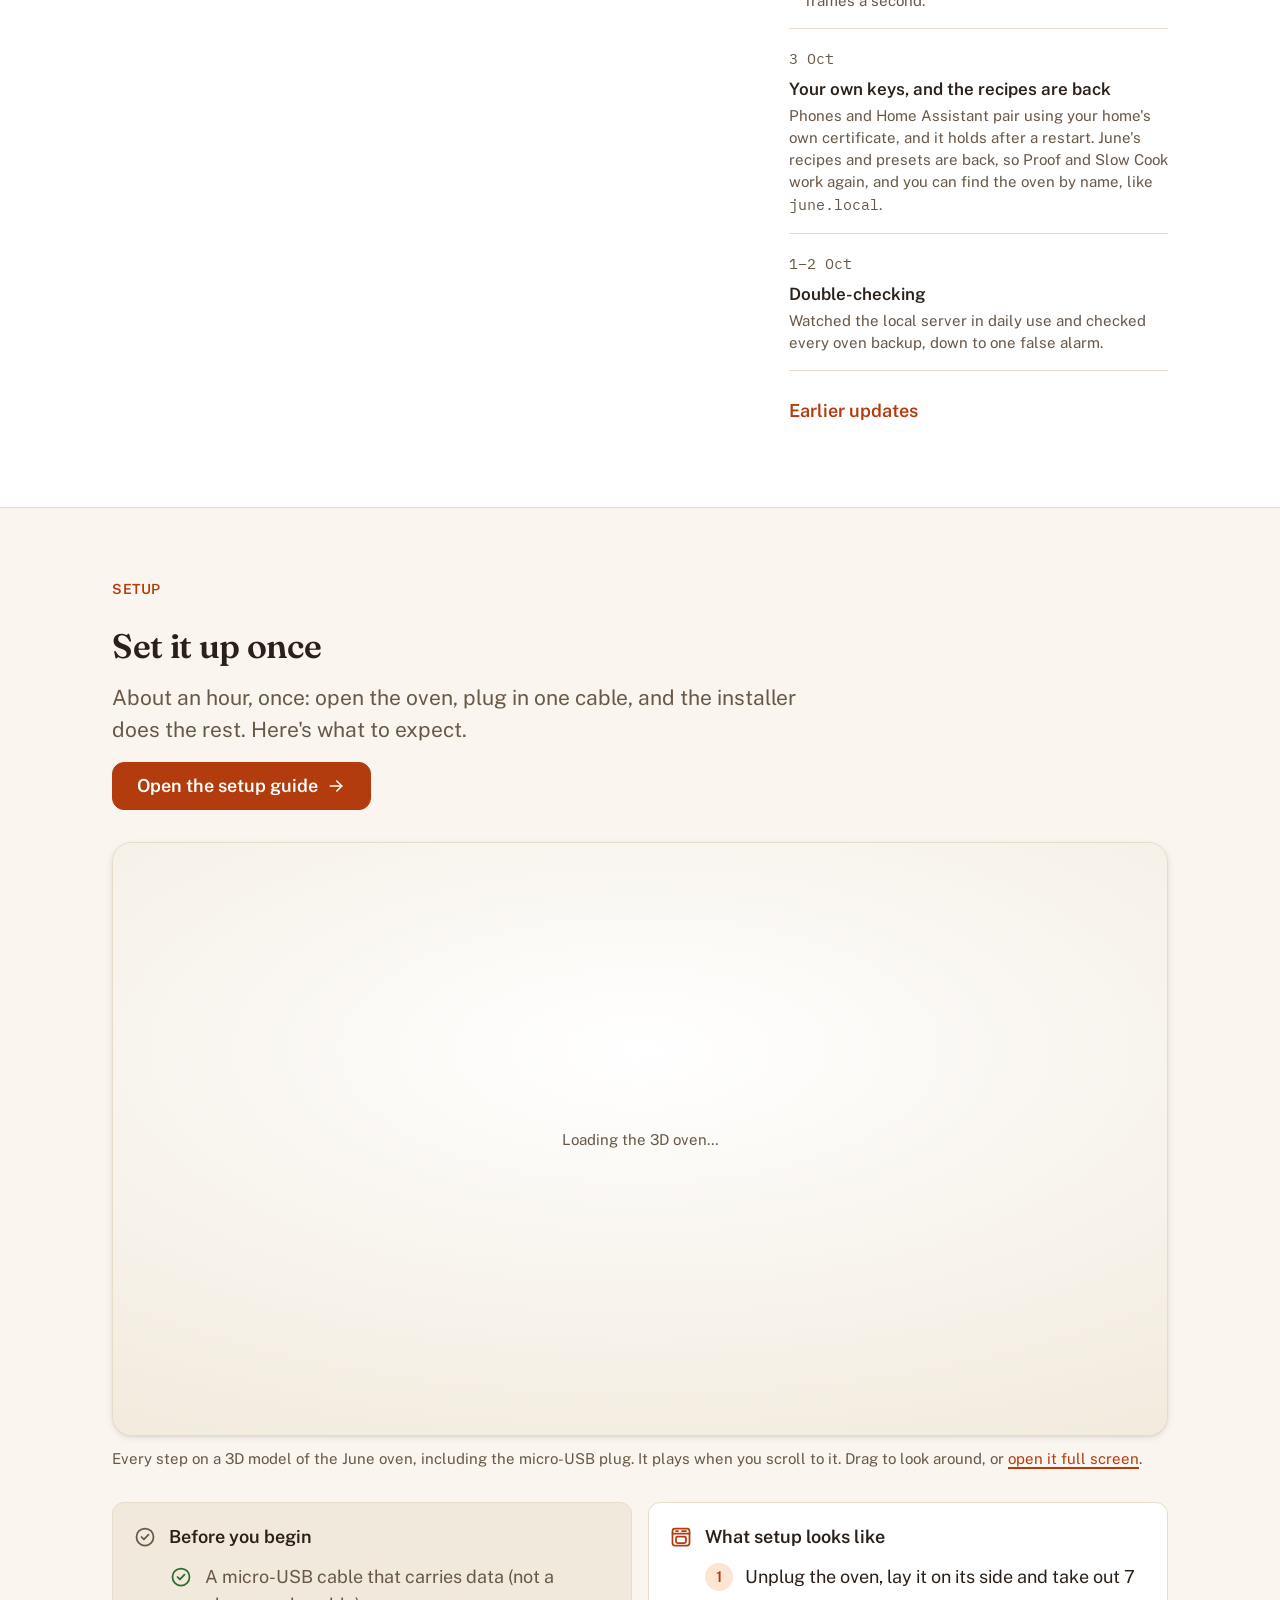
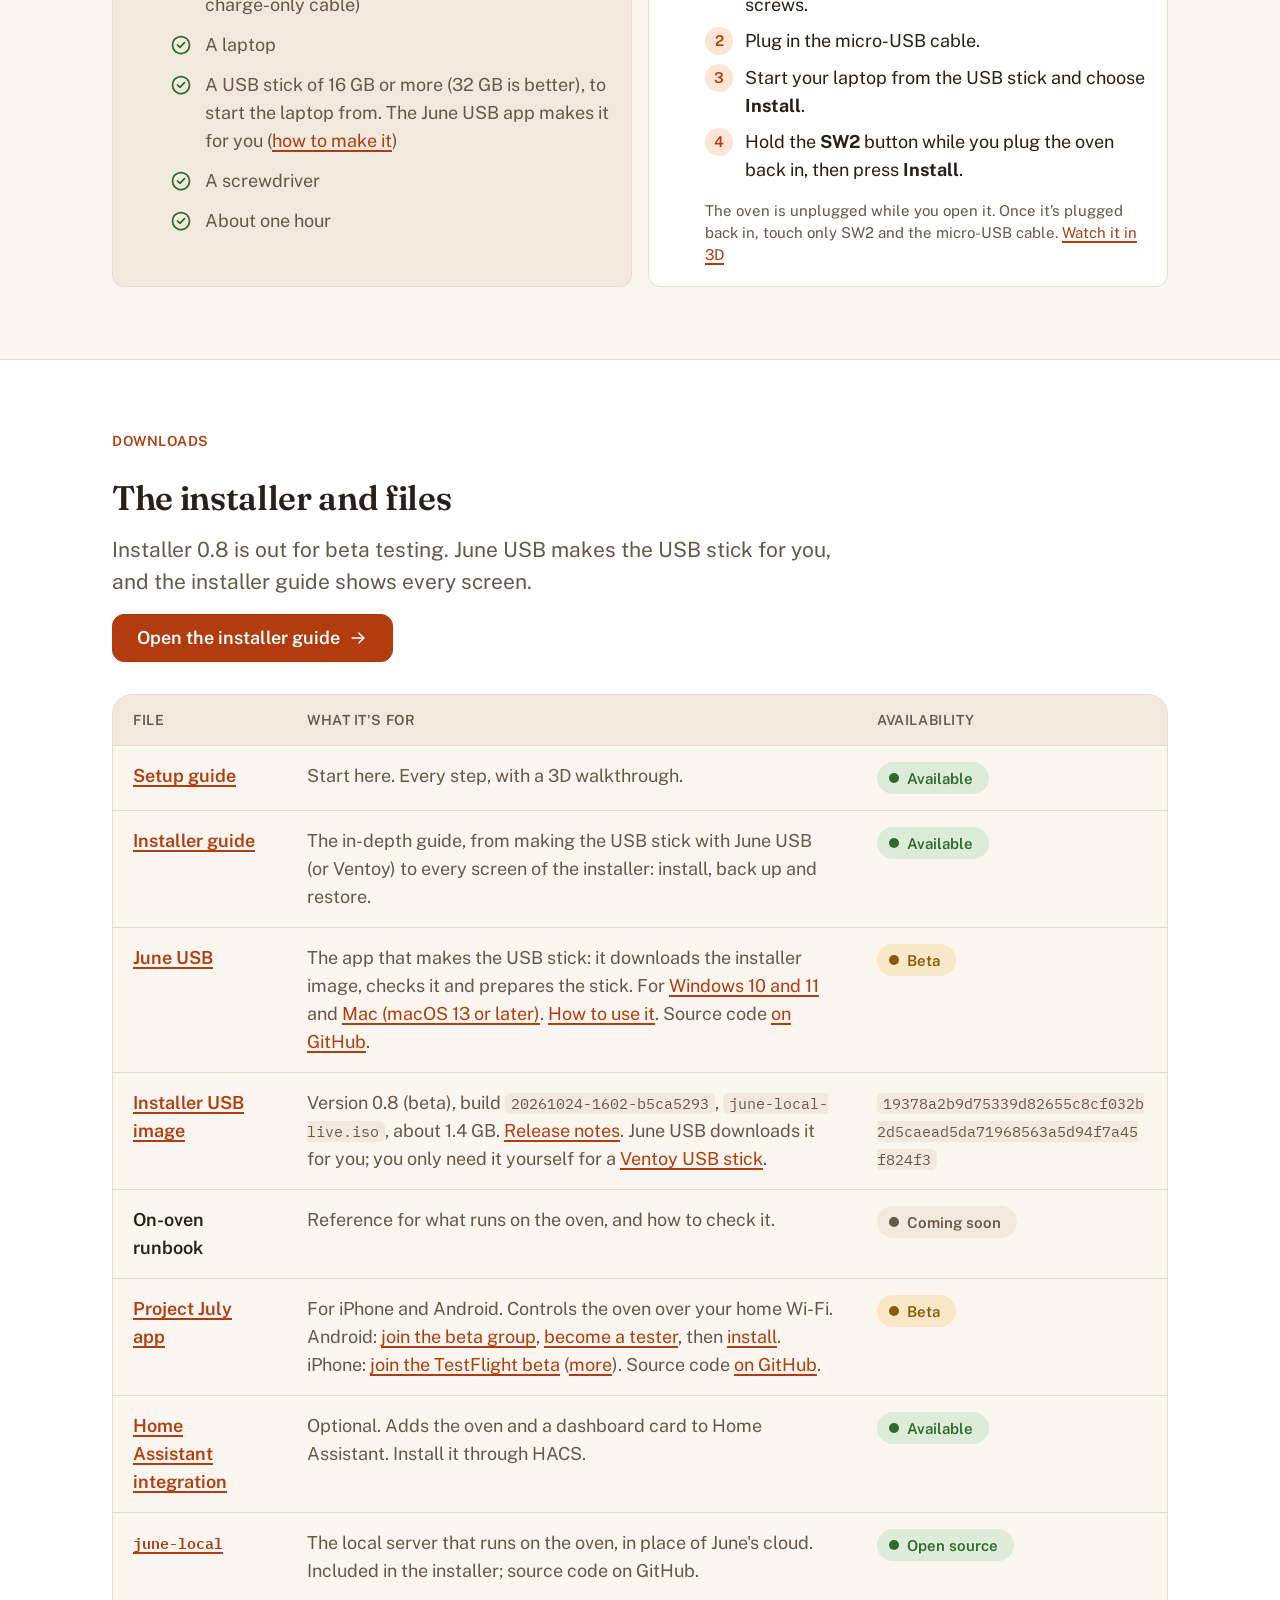
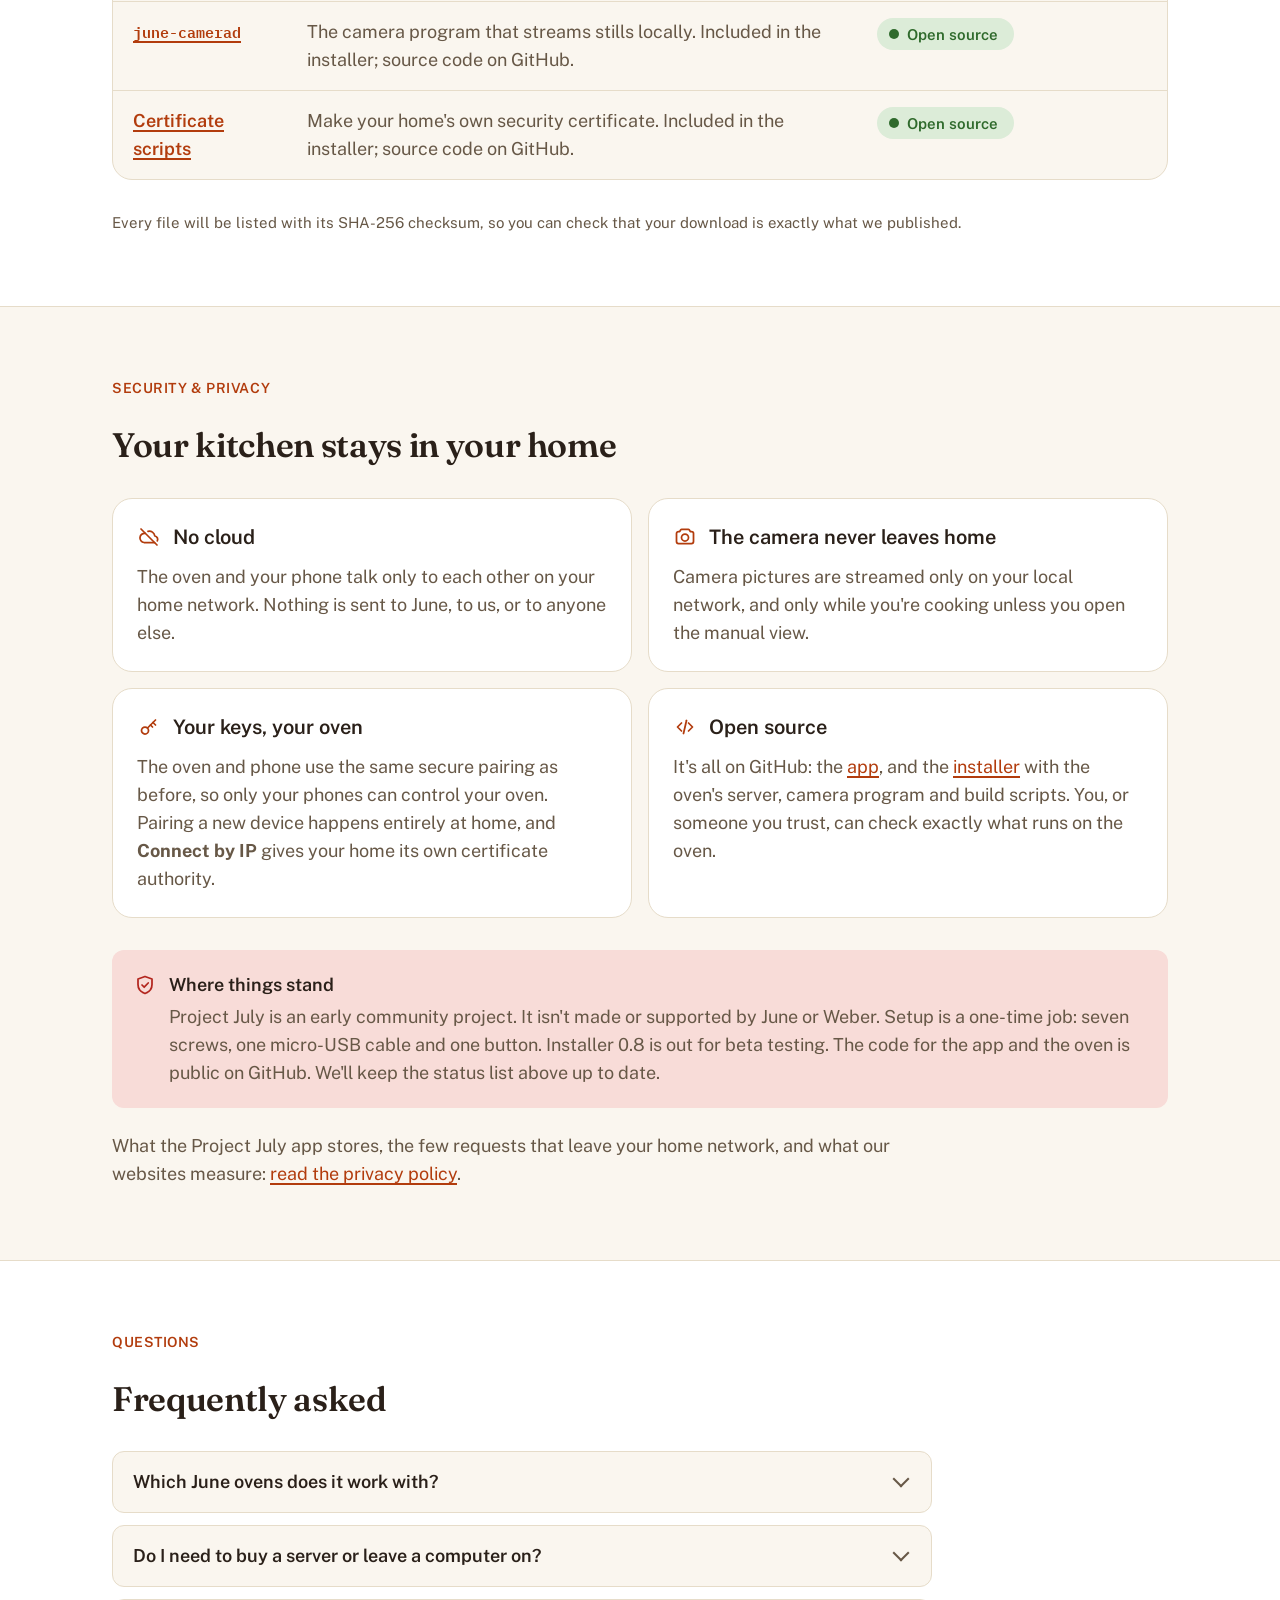
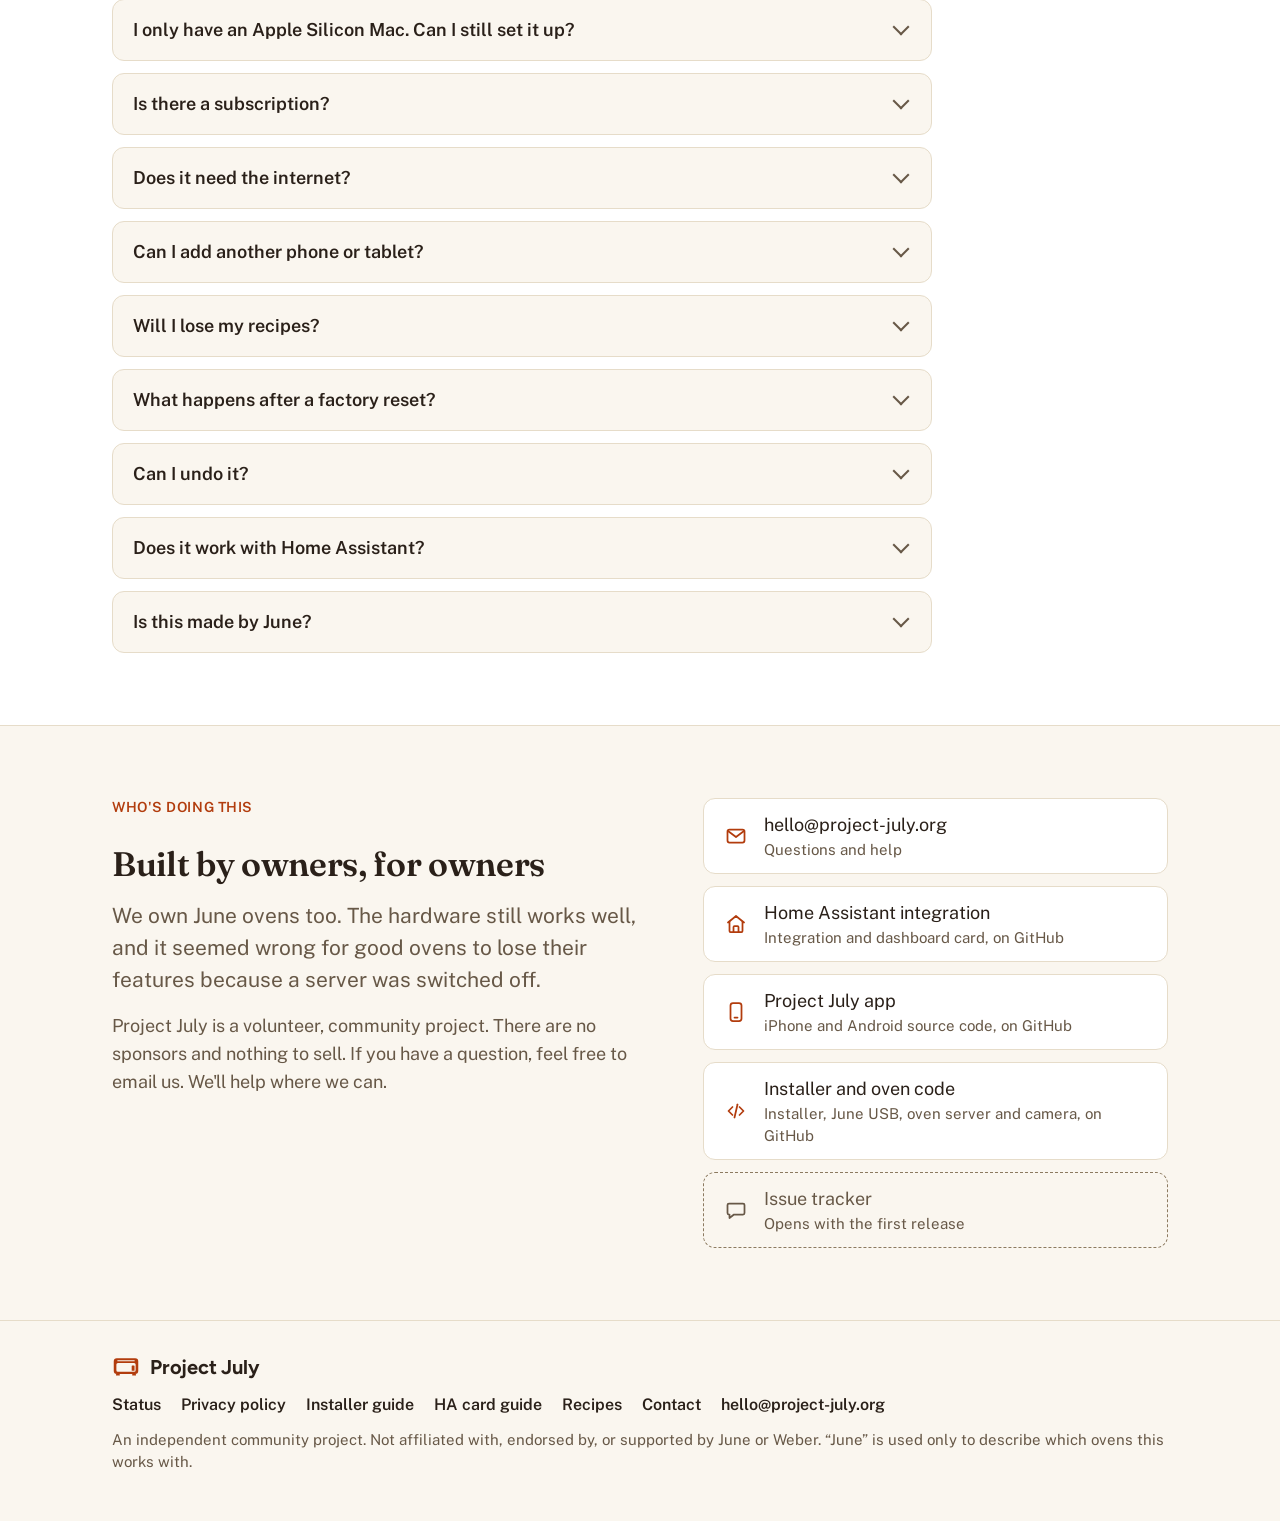
==== commit c4de56b5: "Merge remote-tracking branch 'origin/main' into terablo/installer-0.8 # Conflicts: #	public/index.ht" ====
--- a/public/index.html
+++ b/public/index.html
@@ -91,8 +91,8 @@
           <a class="jo-btn jo-btn-secondary" href="#how">How it works</a>
         </div>
         <div class="hero-note">
-          <span class="jo-pill"><span class="jo-pill-dot" aria-hidden="true"></span>Community project · beta 0.7</span>
-          <span class="small muted">Status as of <time datetime="2026-10-11">11 October 2026</time></span>
+          <span class="jo-pill"><span class="jo-pill-dot" aria-hidden="true"></span>Community project · beta 0.8</span>
+          <span class="small muted">Status as of <time datetime="2026-10-24">24 October 2026</time></span>
         </div>
       </div>
 
@@ -454,8 +454,8 @@
             <tr><td class="file-name">Disk and log limits</td><td><span class="jo-pill jo-pill-ready"><span class="jo-pill-dot" aria-hidden="true"></span>Working</span></td><td data-label="Notes" class="muted">Storage use is capped and old logs are rotated out.</td></tr>
             <tr><td class="file-name">Per-home certificates</td><td><span class="jo-pill jo-pill-ready"><span class="jo-pill-dot" aria-hidden="true"></span>Working</span></td><td data-label="Notes" class="muted">Each home gets its own security keys. Phone and Home Assistant pairing verified on 3 October.</td></tr>
             <tr><td class="file-name">Recipes and presets</td><td><span class="jo-pill jo-pill-ready"><span class="jo-pill-dot" aria-hidden="true"></span>Working</span></td><td data-label="Notes" class="muted">June's preset library is back on the oven, so Proof and Slow Cook work again.</td></tr>
-            <tr><td class="file-name">Find the oven by name</td><td><span class="jo-pill jo-pill-ready"><span class="jo-pill-dot" aria-hidden="true"></span>Working</span></td><td data-label="Notes" class="muted">Reach it at <span class="mono">june.local</span>, or <span class="mono">june2.local</span> and <span class="mono">june3.local</span> for more ovens, picked during install. Any other name needs your own CA.</td></tr>
-            <tr><td class="file-name">Guided installer</td><td><span class="jo-pill jo-pill-heat"><span class="jo-pill-dot" aria-hidden="true"></span>Beta</span></td><td data-label="Notes" class="muted">Version 0.7 is out for beta testing: <a href="https://downloads.project-july.org/installer/latest">download it</a>. A few <a href="/setup/">guided steps</a>: start a laptop from USB, connect the oven, and the installer does the rest.</td></tr>
+            <tr><td class="file-name">Find the oven by name</td><td><span class="jo-pill jo-pill-ready"><span class="jo-pill-dot" aria-hidden="true"></span>Working</span></td><td data-label="Notes" class="muted">With <strong>Connect by name</strong>, the oven advertises <span class="mono">june.local</span>, or <span class="mono">june2.local</span> and <span class="mono">june3.local</span> for more ovens. Networks that block multicast need a local DNS entry, or <strong>Connect by IP</strong>.</td></tr>
+            <tr><td class="file-name">Guided installer</td><td><span class="jo-pill jo-pill-heat"><span class="jo-pill-dot" aria-hidden="true"></span>Beta</span></td><td data-label="Notes" class="muted">Version 0.8 is out for beta testing: <a href="https://downloads.project-july.org/installer/latest">download it</a>. A few <a href="/setup/">guided steps</a>: start a laptop from USB, connect the oven, and the installer does the rest.</td></tr>
           </tbody>
         </table>
       </div>
@@ -474,7 +474,17 @@
         <div>
           <h3 style="font-size:20px;line-height:28px;font-family:var(--font-sans);margin-bottom:var(--space-4)">Latest updates</h3>
           <!-- Add a new dated line at the top each time something is verified. -->
-          <ol class="updates" reversed start="15">
+          <ol class="updates" reversed start="16">
+            <li>
+              <time datetime="2026-10-24">24 Oct 2026</time>
+              <b>Installer 0.8</b>
+              <ul>
+                <li>A factory reset no longer leaves the oven disconnected: June Local restores the oven's identity on the next start. Pair the phone and Home Assistant again afterwards. Thanks to Brooks for the detailed report.</li>
+                <li>Two clear ways to connect. <strong>Connect by IP</strong> (recommended) creates your home's own CA and a certificate that includes the oven's IP, with no hostname or DNS. <strong>Connect by name</strong> uses the project CA, and the new JuneDns helper advertises <span class="mono">june.local</span>, <span class="mono">june2.local</span> or <span class="mono">june3.local</span>.</li>
+                <li>Every paired phone and Home Assistant stays paired after a restart, and the <span class="mono">/local</span> status page explains identity and certificate problems and how to fix them.</li>
+                <li><a href="https://downloads.project-july.org/installer/latest">Download it</a> from <a href="#downloads">Downloads</a> and check its <a href="/installer/#download">SHA-256 checksum</a>, or let June USB download it. <a href="https://github.com/prj-july/installer/blob/main/RELEASE_NOTES.md">Release notes</a></li>
+              </ul>
+            </li>
             <li>
               <time datetime="2026-10-25">25 Oct 2026</time>
               <b>June USB 1.2</b>
@@ -620,7 +630,7 @@
     <div class="section-head">
       <p class="eyebrow">Downloads</p>
       <h2>The installer and files</h2>
-      <p class="lead">Installer 0.7 is out for beta testing. June USB makes the USB stick for you, and the installer guide shows every screen.</p>
+      <p class="lead">Installer 0.8 is out for beta testing. June USB makes the USB stick for you, and the installer guide shows every screen.</p>
       <div class="hero-actions">
         <a class="jo-btn jo-btn-primary" href="installer/">Open the installer guide<svg aria-hidden="true"><use href="#i-arrow"/></svg></a>
       </div>
@@ -650,8 +660,8 @@
             </tr>
             <tr>
               <td><a class="file-name" href="https://downloads.project-july.org/installer/latest">Installer USB image</a></td>
-              <td data-label="What it's for" class="muted">Version 0.7 (beta), <code>june-local-live.iso</code>, about 1.4 GB. June USB downloads it for you; you only need it yourself for a <a href="installer/#ventoy">Ventoy USB stick</a>.</td>
-              <td data-label="SHA-256"><code class="checksum">ac0a86673b7cc7c15d73f7109066baf1a43f7f1f1767555b20d2dacef59438c5</code></td>
+              <td data-label="What it's for" class="muted">Version 0.8 (beta), build <code>20261024-1602-b5ca5293</code>, <code>june-local-live.iso</code>, about 1.4 GB. <a href="https://github.com/prj-july/installer/blob/main/RELEASE_NOTES.md">Release notes</a>. June USB downloads it for you; you only need it yourself for a <a href="installer/#ventoy">Ventoy USB stick</a>.</td>
+              <td data-label="SHA-256"><code class="checksum">19378a2b9d75339d82655c8cf032b2d5caead5da71968563a5d94f7a45f824f3</code></td>
             </tr>
             <tr>
               <td class="file-name">On-oven runbook</td>
@@ -709,7 +719,7 @@
       </div>
       <div class="card">
         <div class="card-head"><svg class="icon" aria-hidden="true"><use href="#i-key"/></svg><h3>Your keys, your oven</h3></div>
-        <p>The oven and phone use the same secure pairing as before, so only your phones can control your oven. Pairing a new device happens entirely at home. Per-home certificates are on the way.</p>
+        <p>The oven and phone use the same secure pairing as before, so only your phones can control your oven. Pairing a new device happens entirely at home, and <strong>Connect by IP</strong> gives your home its own certificate authority.</p>
       </div>
       <div class="card">
         <div class="card-head"><svg class="icon" aria-hidden="true"><use href="#i-code"/></svg><h3>Open source</h3></div>
@@ -721,7 +731,7 @@
         <span class="jo-notice-mark"><svg aria-hidden="true"><use href="#i-shield"/></svg></span>
         <div class="jo-notice-body">
           <p class="jo-notice-title">Where things stand</p>
-          <p class="jo-notice-text">Project July is an early community project. It isn't made or supported by June or Weber. Setup is a one-time job: seven screws, one micro-USB cable and one button. Installer 0.7 is out for beta testing. The code for the app and the oven is public on GitHub. We'll keep the status list above up to date.</p>
+          <p class="jo-notice-text">Project July is an early community project. It isn't made or supported by June or Weber. Setup is a one-time job: seven screws, one micro-USB cable and one button. Installer 0.8 is out for beta testing. The code for the app and the oven is public on GitHub. We'll keep the status list above up to date.</p>
         </div>
       </div>
     </div>
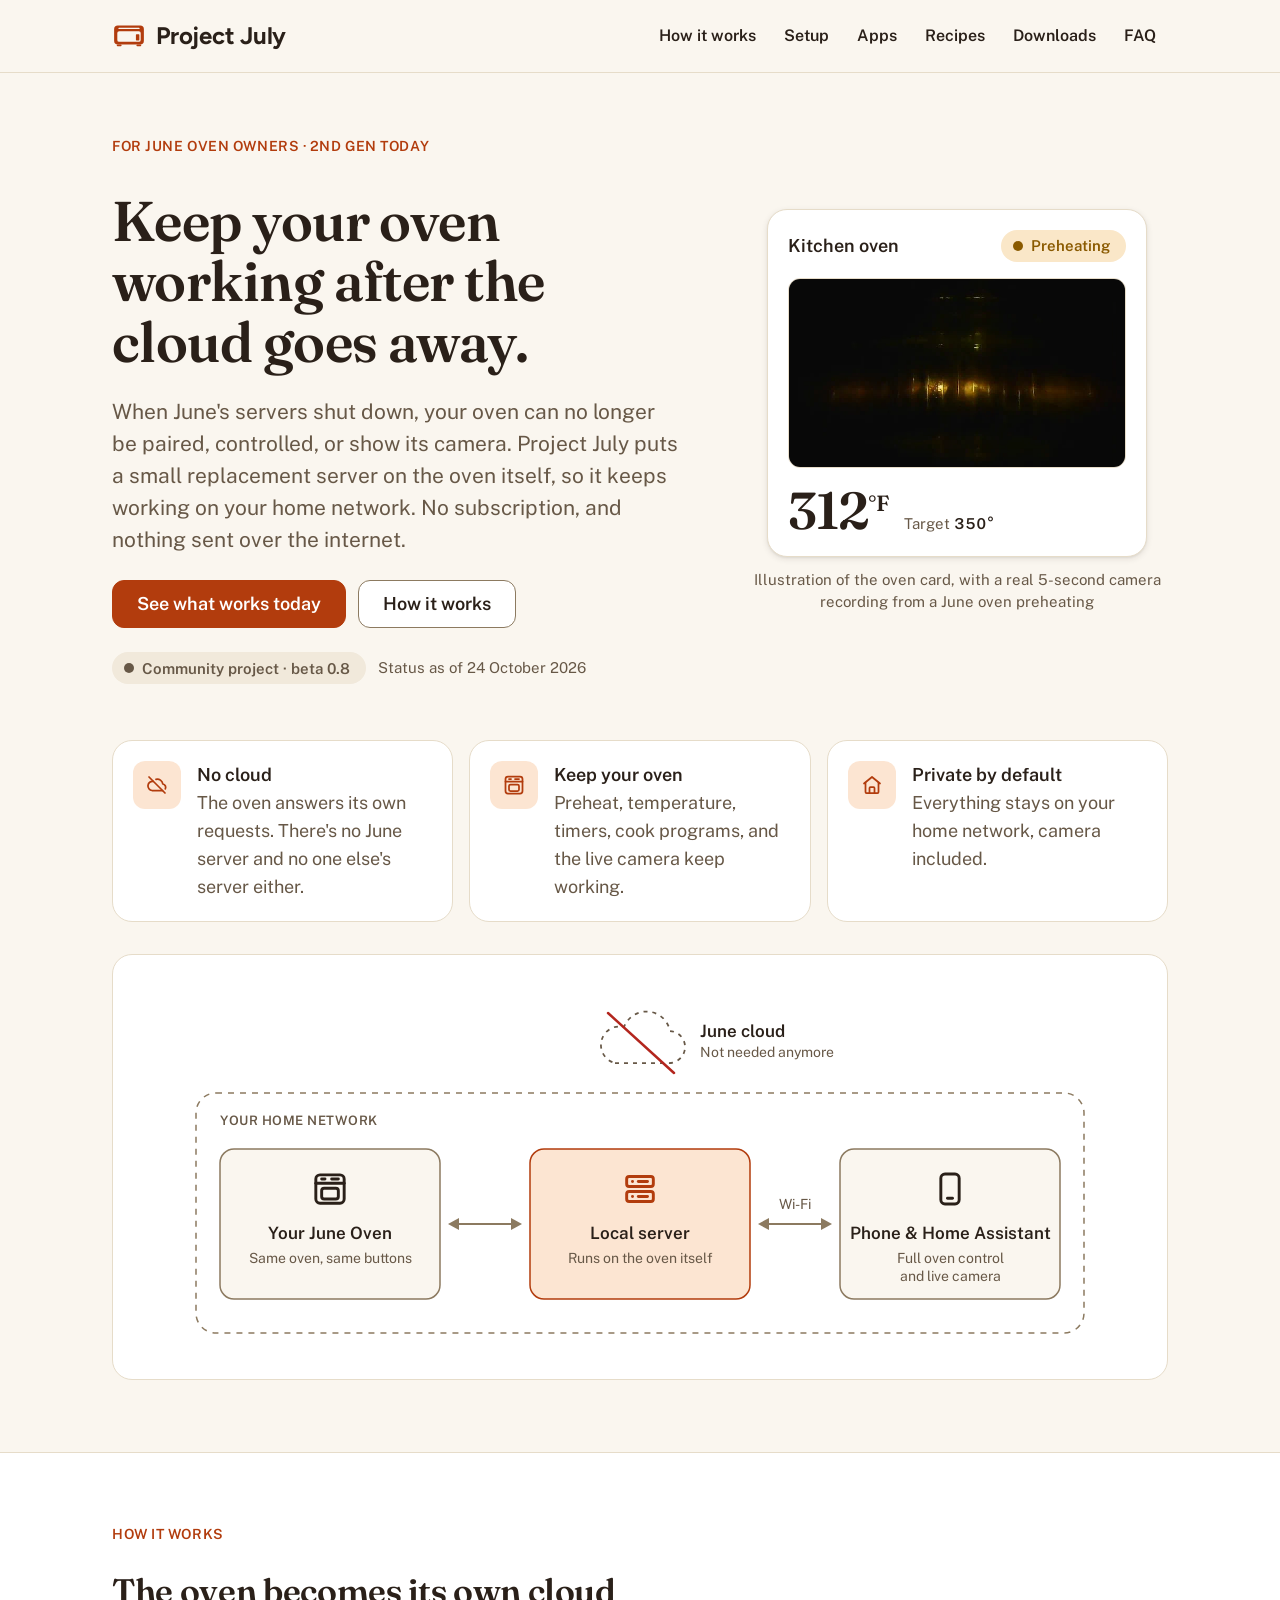
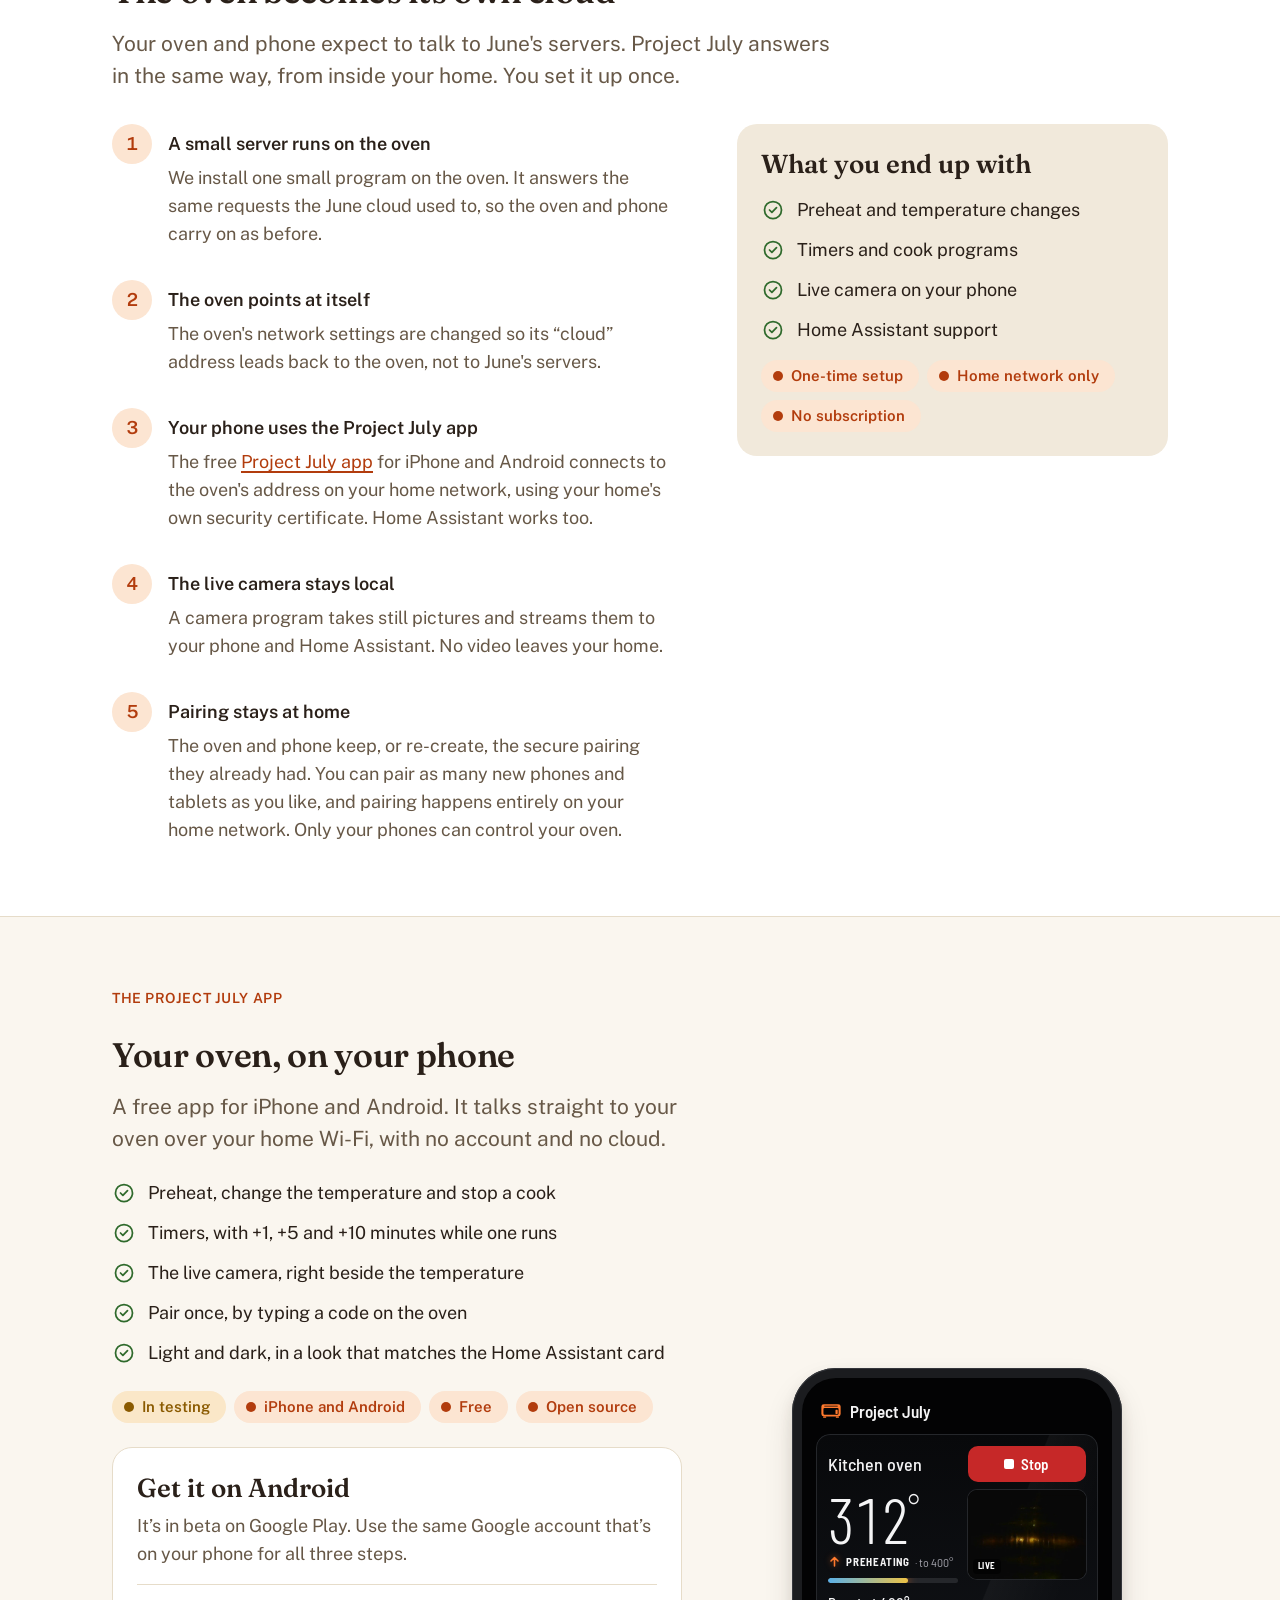
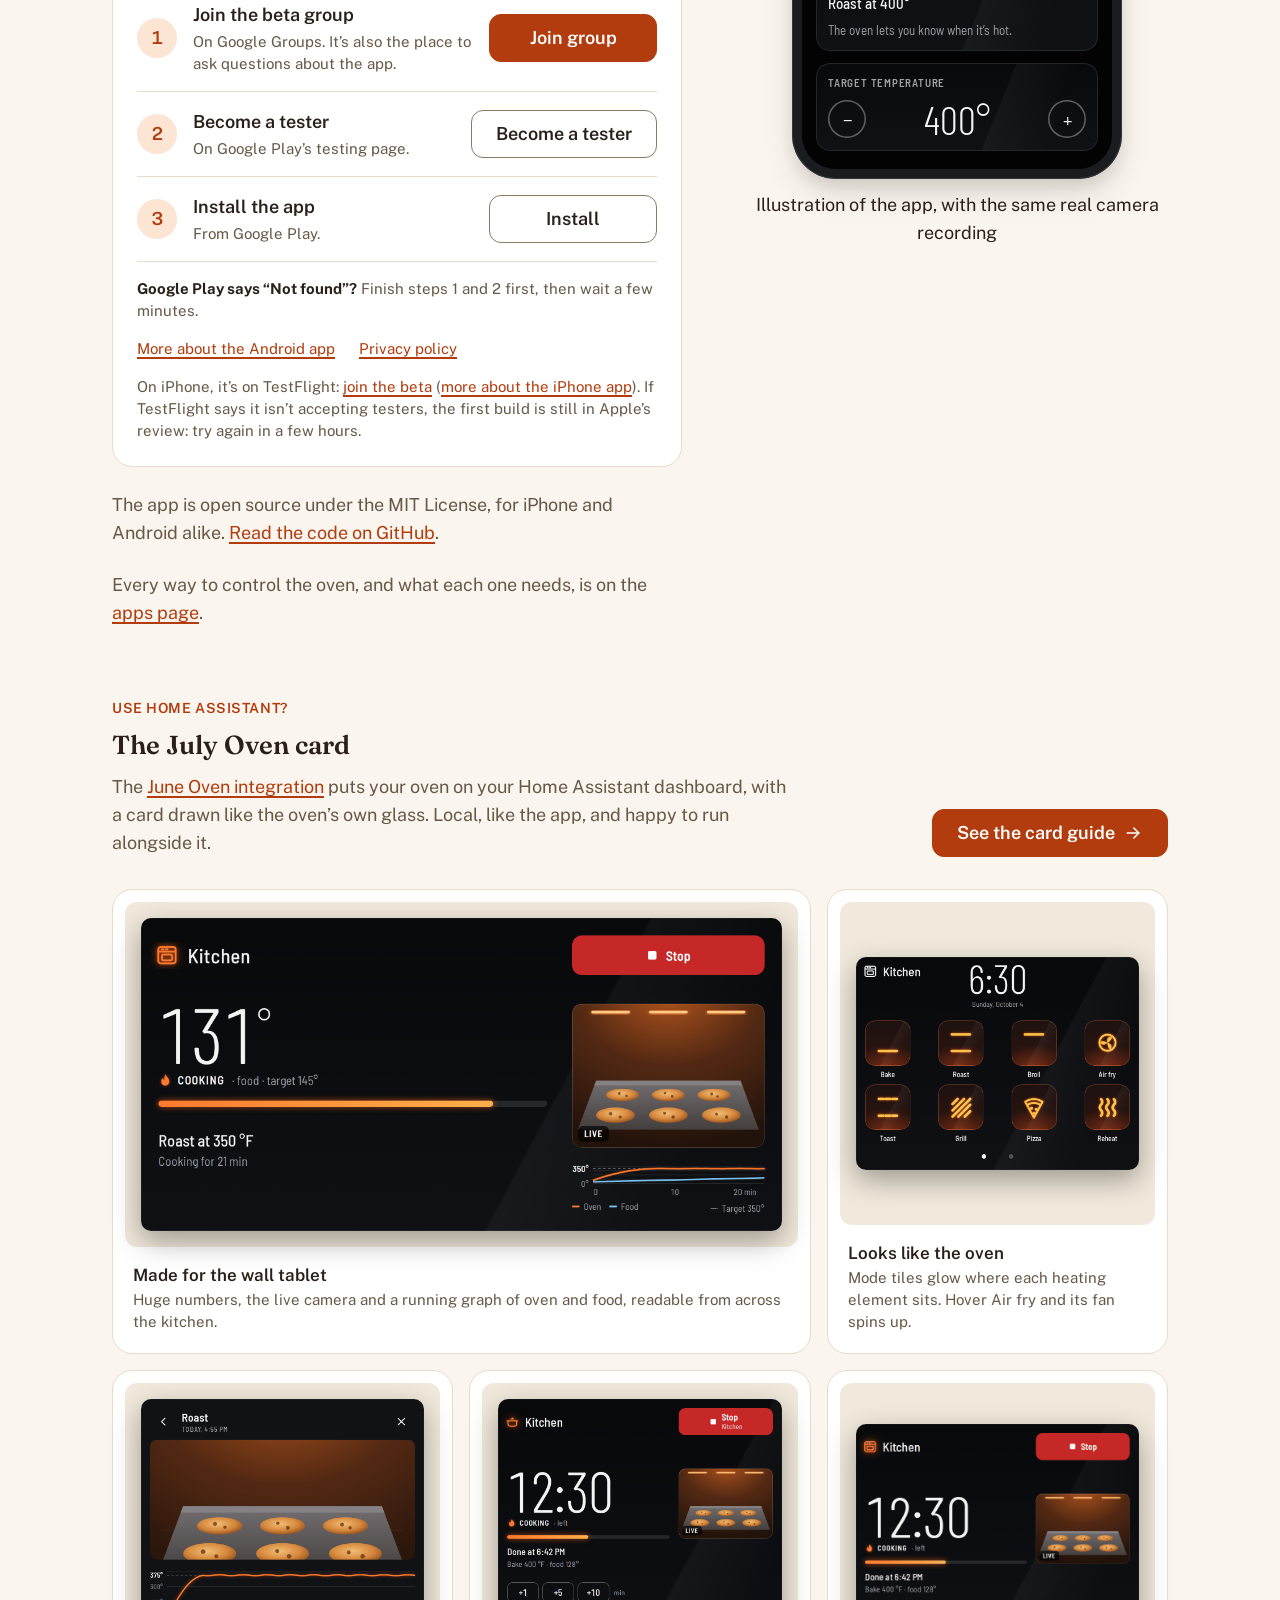
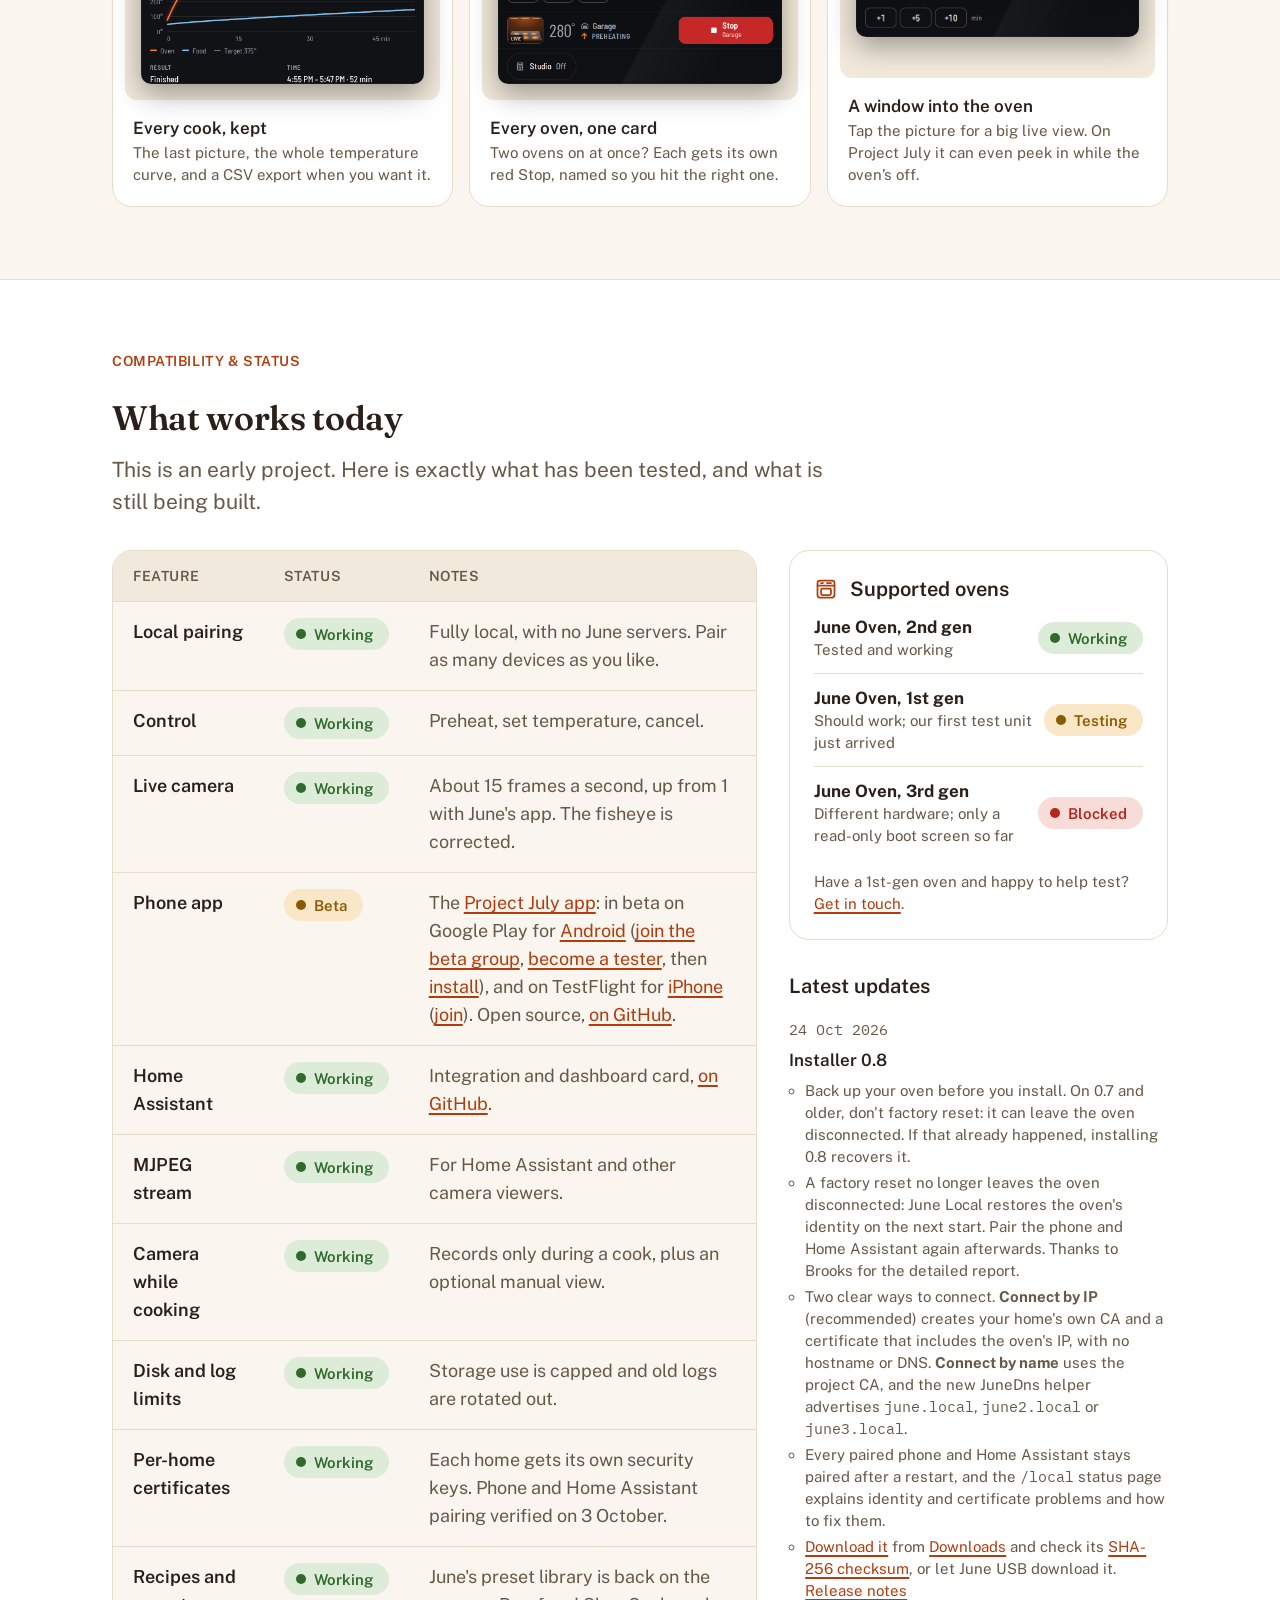
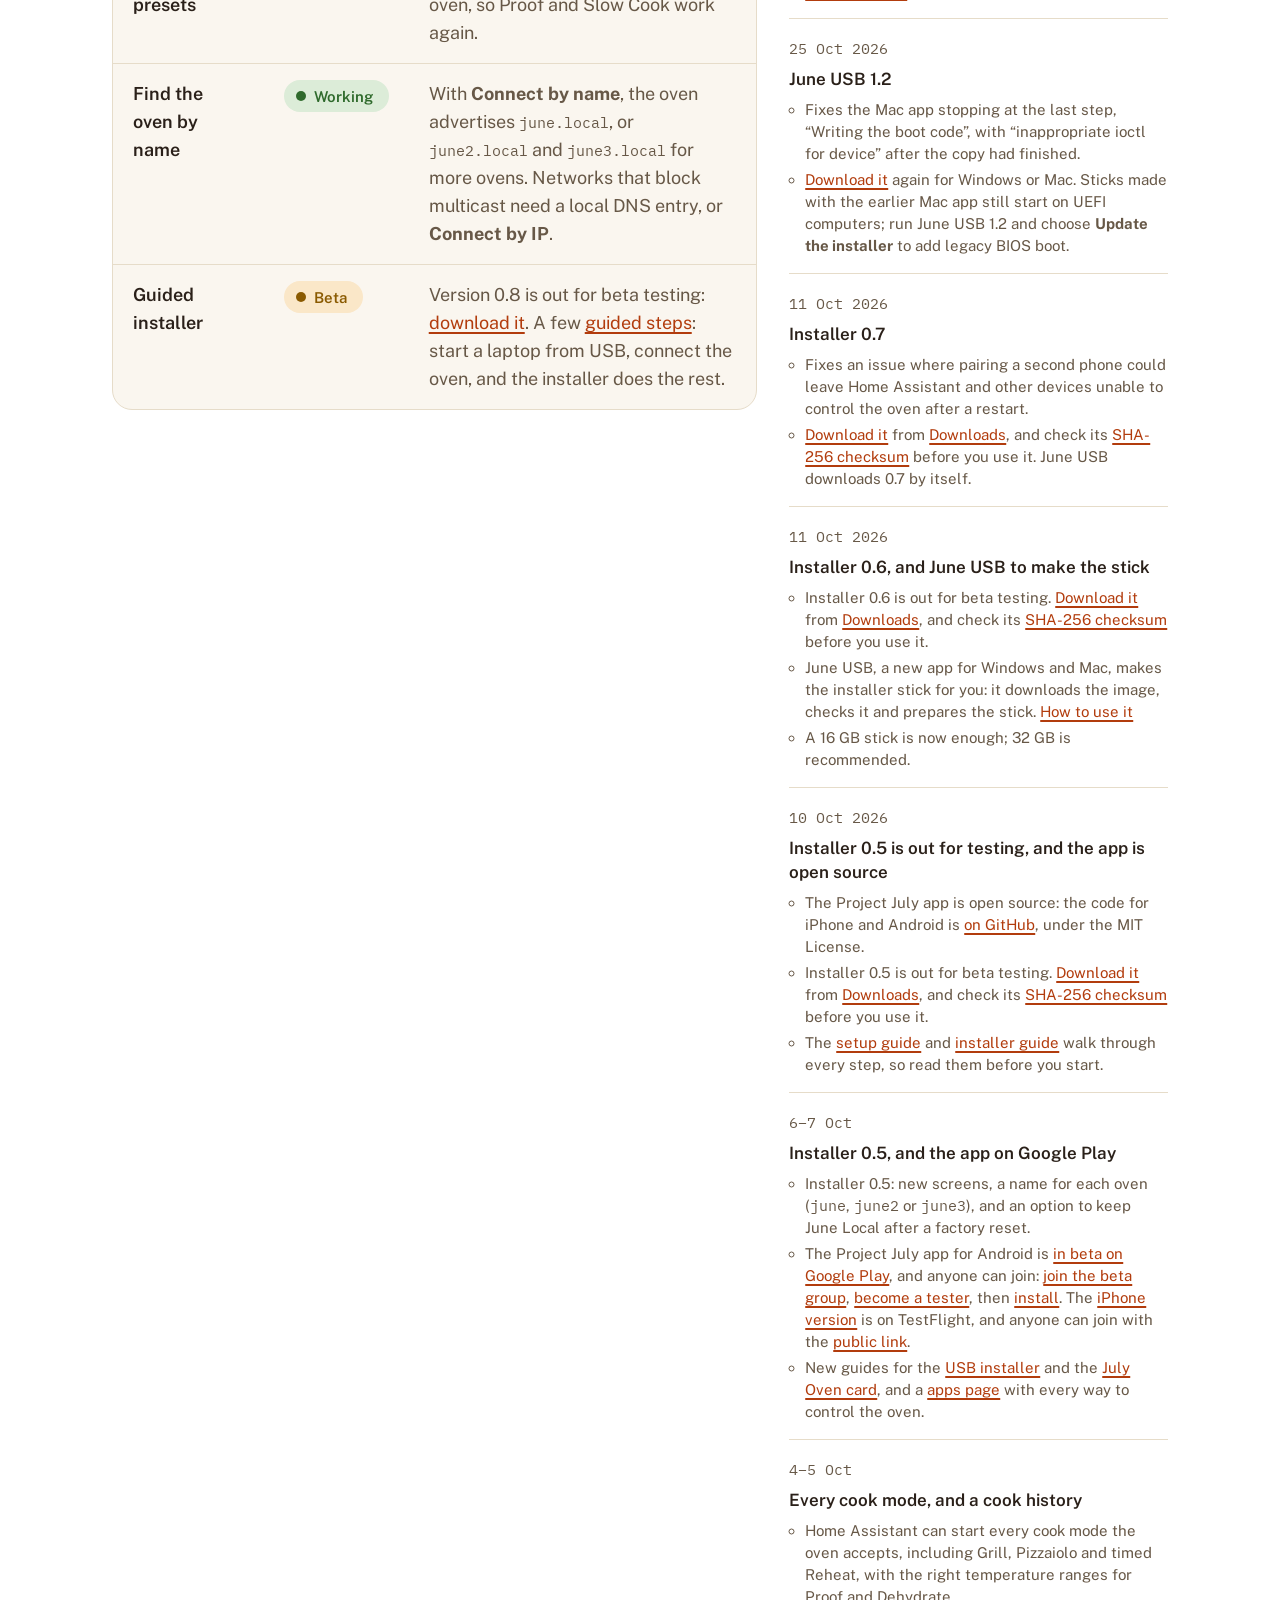
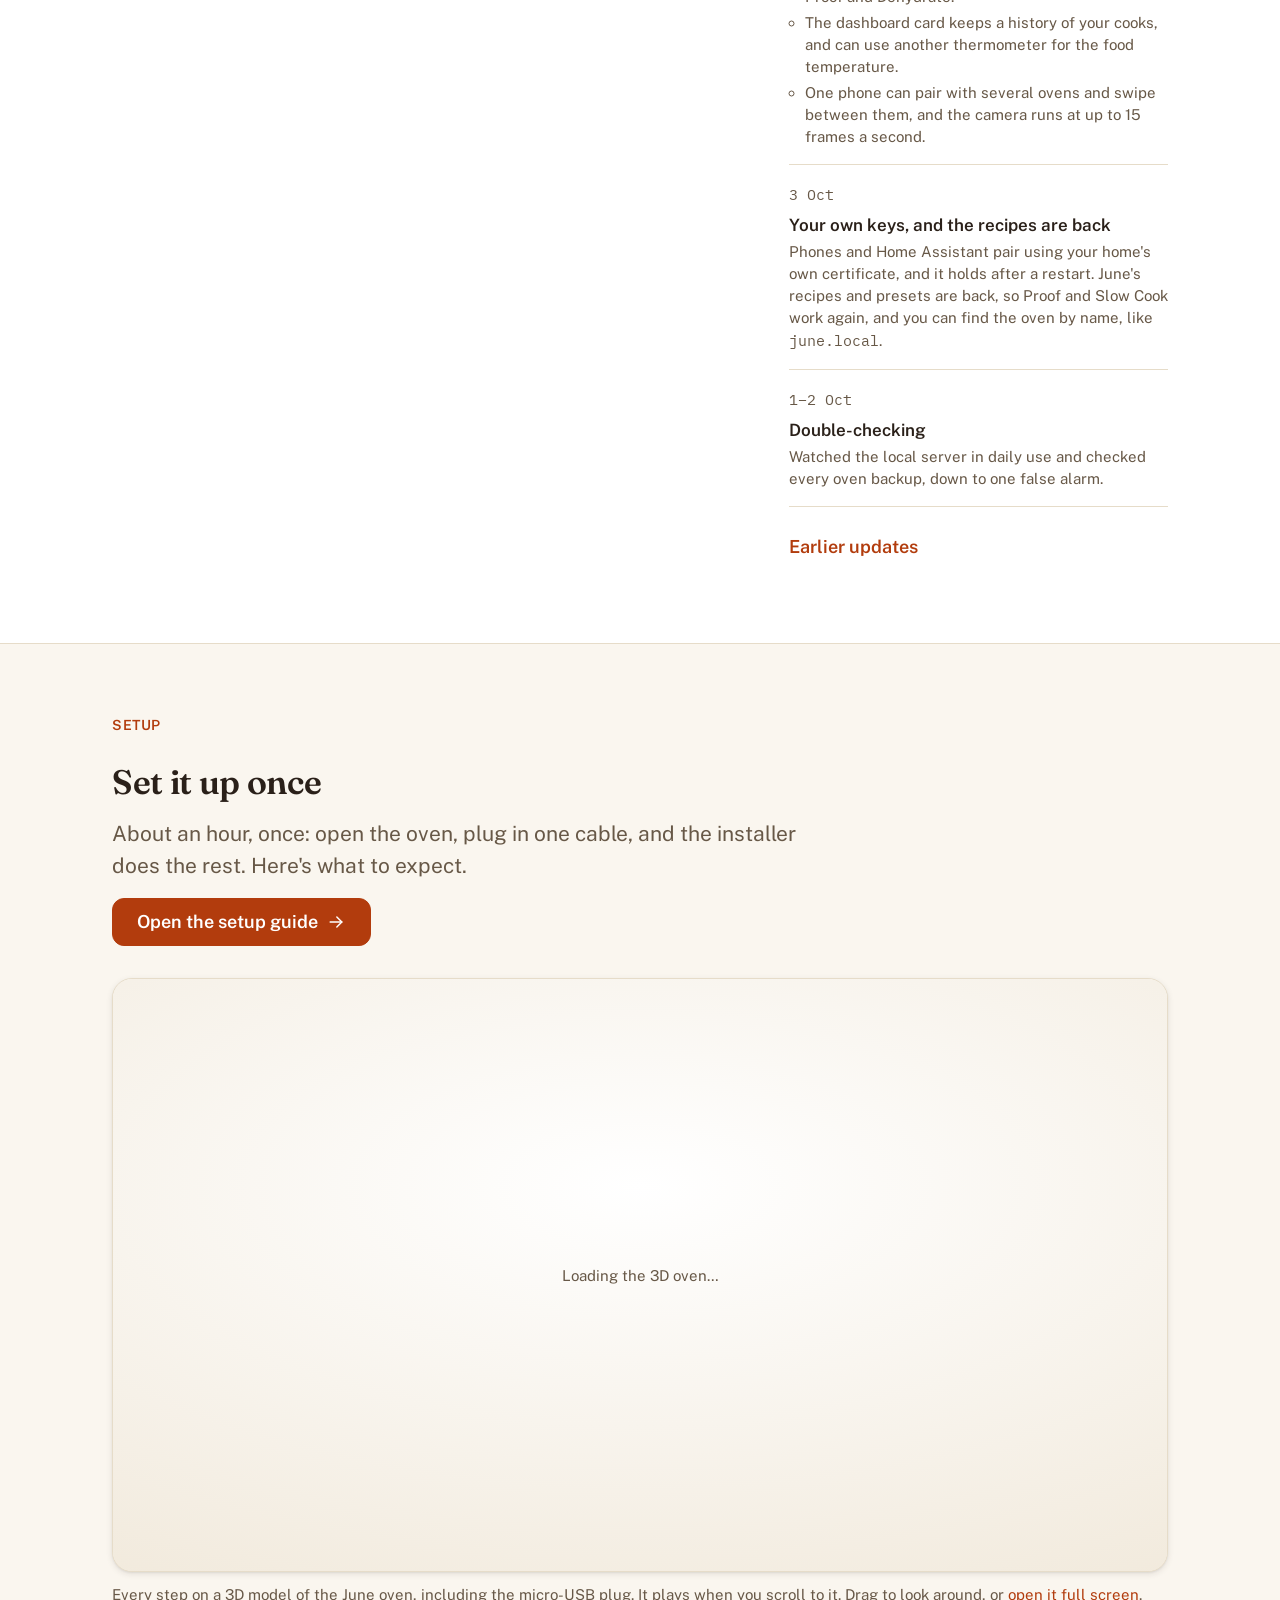
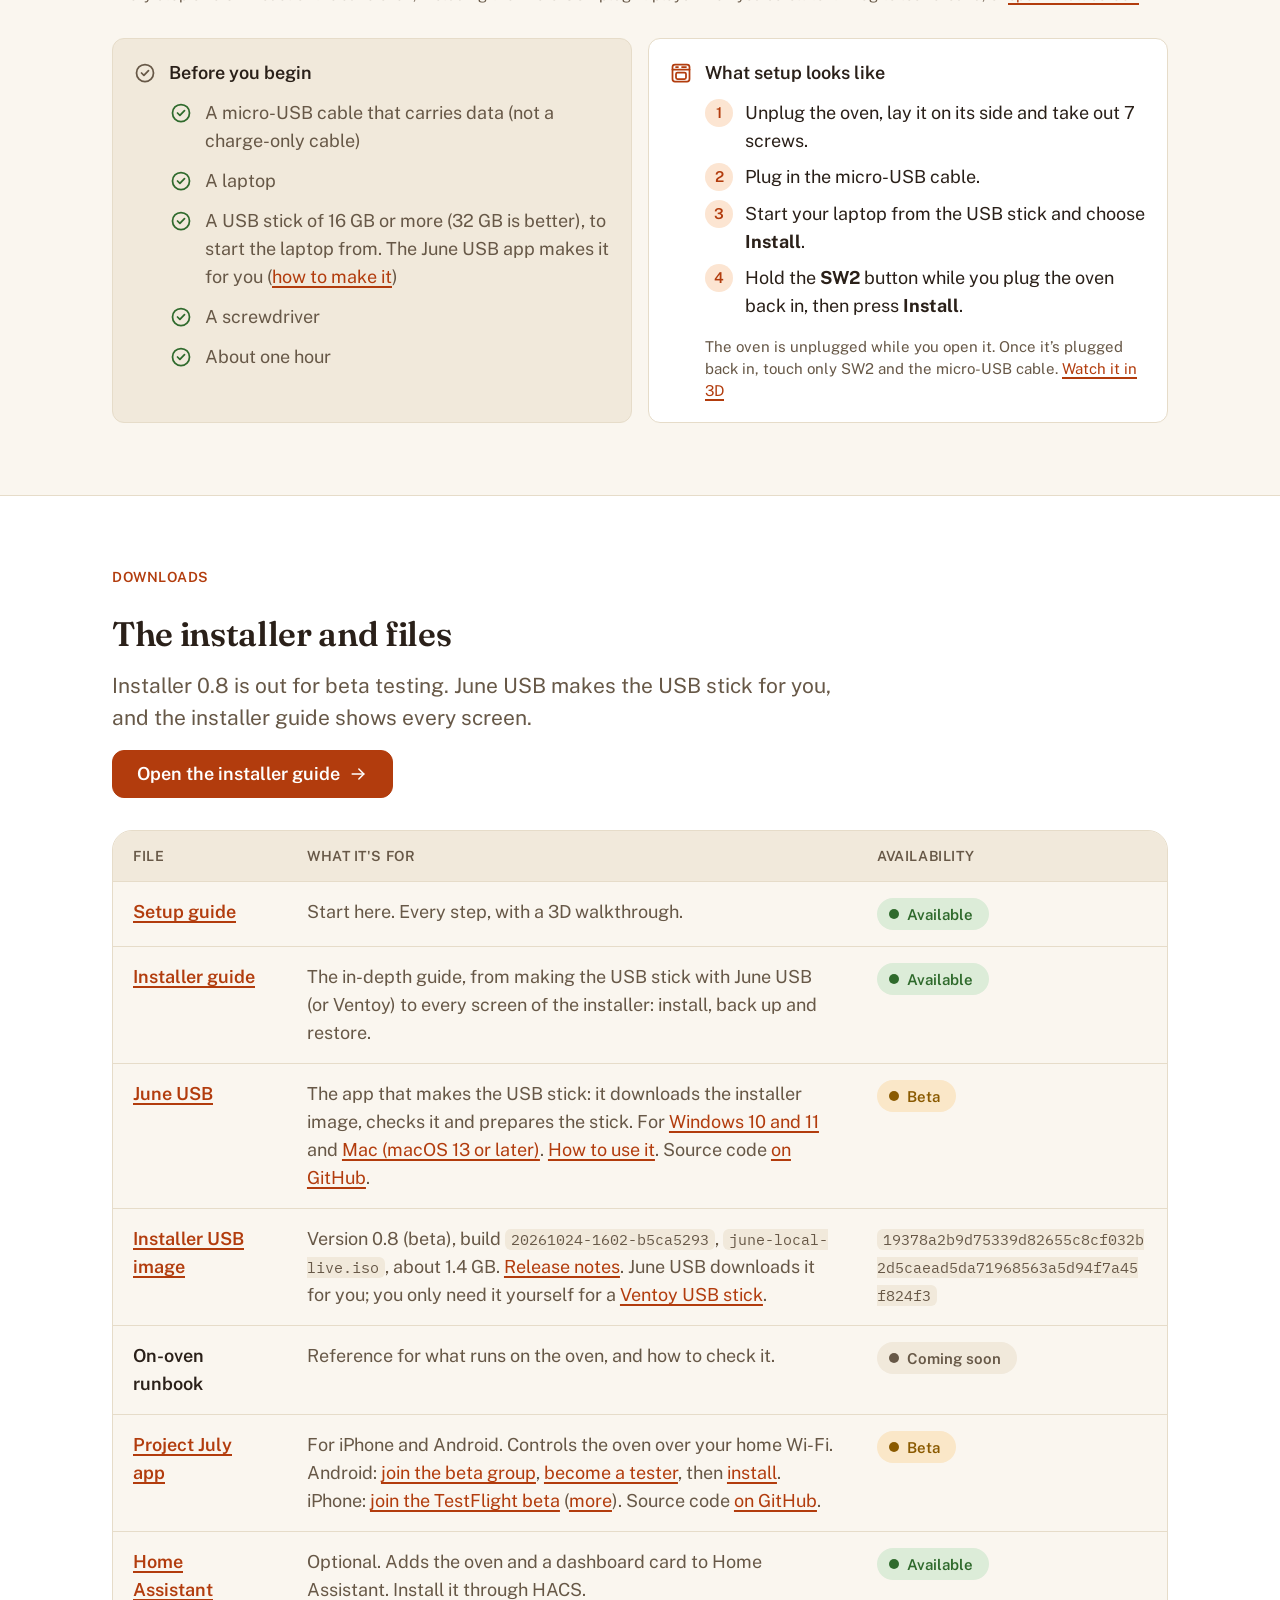
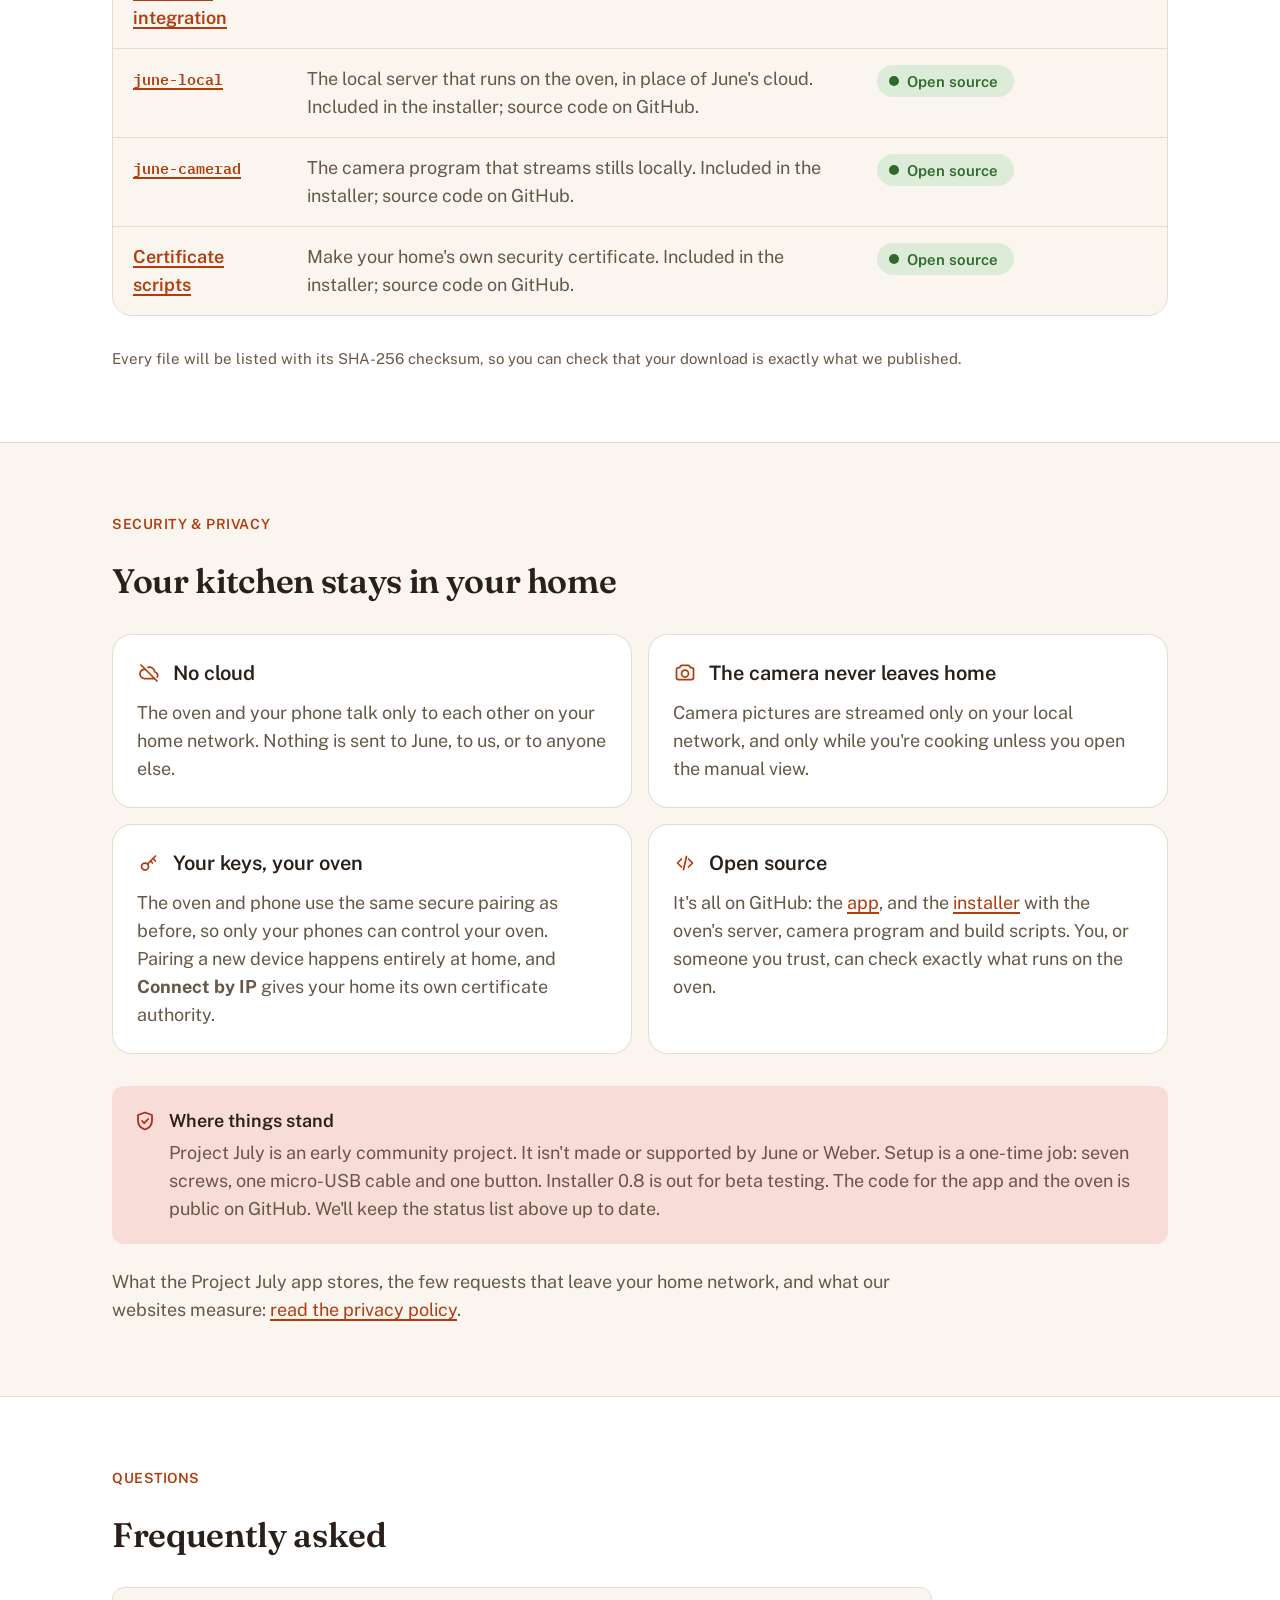
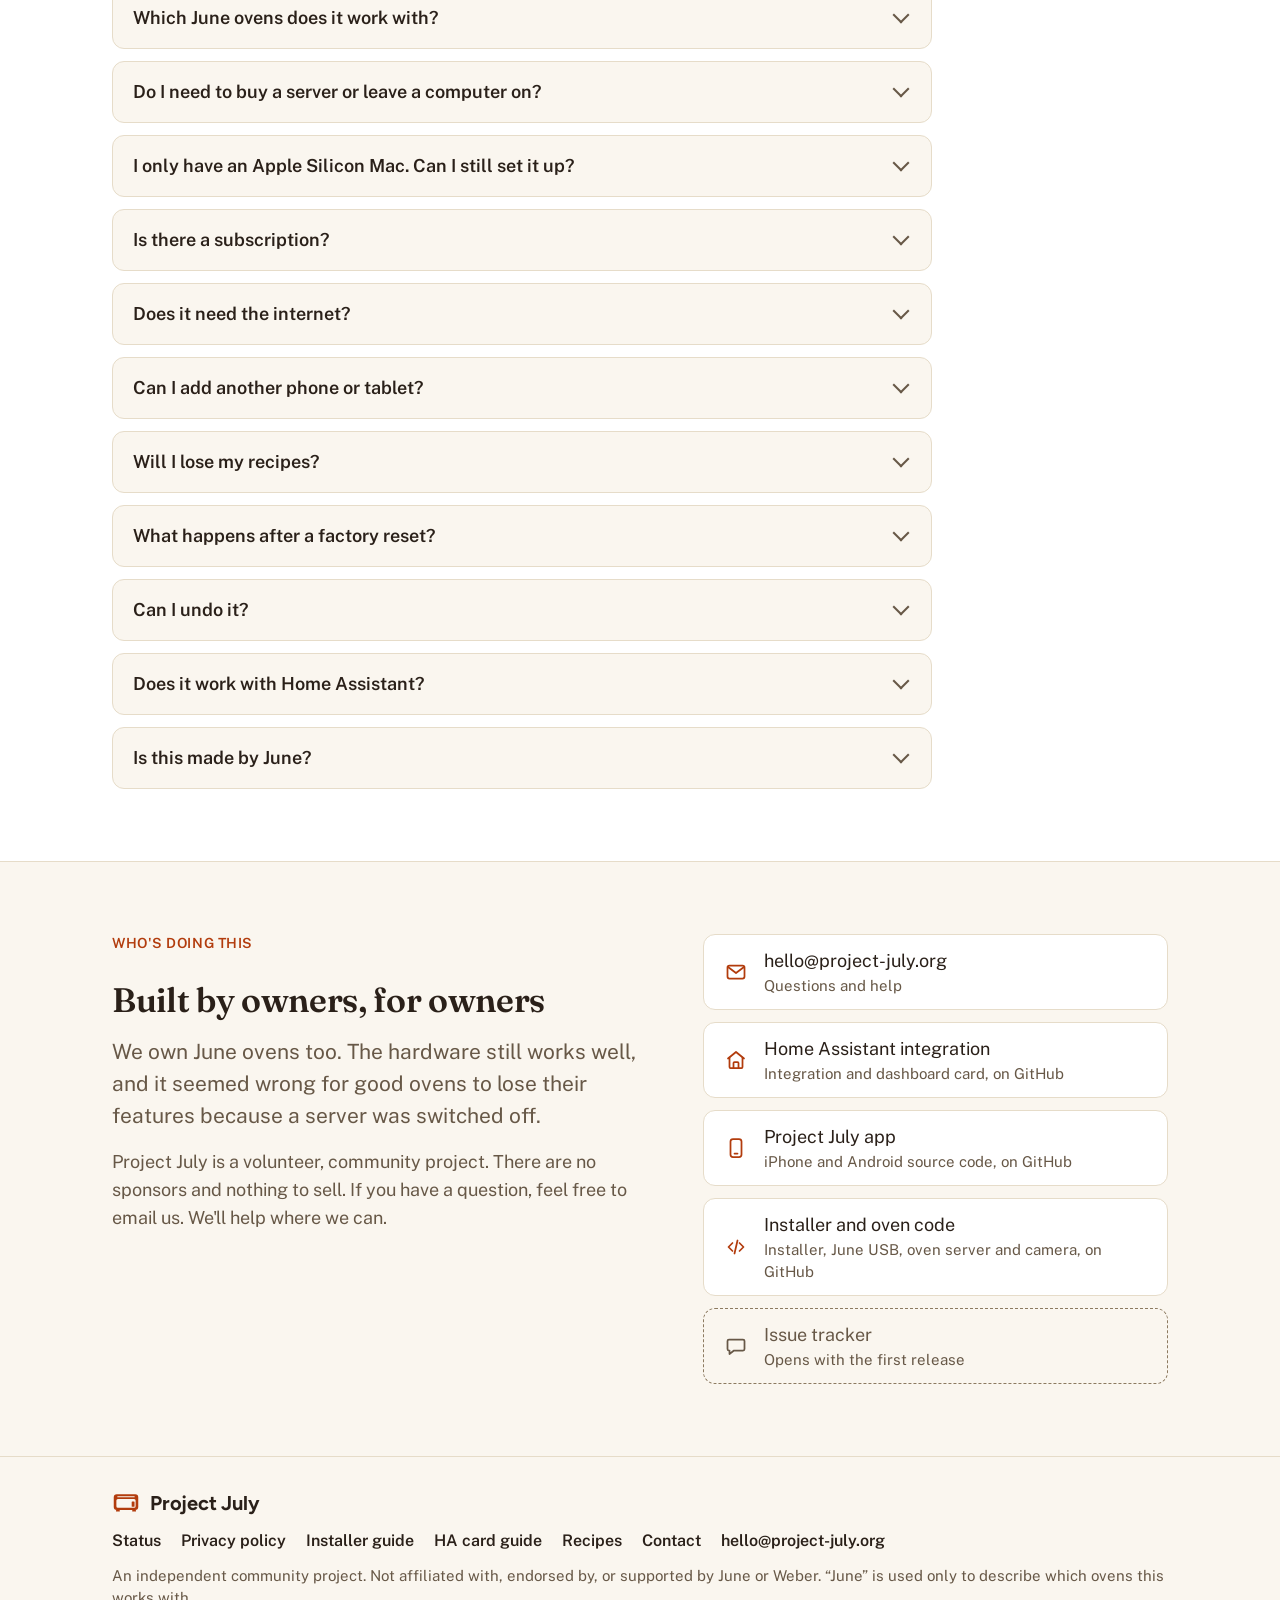
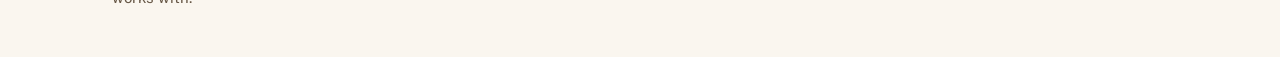
==== commit c4626f42: "Status: first Gen 1 test oven, Gen 3 read-only boot screen; back up and don't reset before 0.8" ====
--- a/public/index.html
+++ b/public/index.html
@@ -465,8 +465,8 @@
           <div class="card-head"><svg class="icon" aria-hidden="true"><use href="#i-oven"/></svg><h3>Supported ovens</h3></div>
           <ul class="compat">
             <li><span><strong>June Oven, 2nd gen</strong><small>Tested and working</small></span><span class="jo-pill jo-pill-ready"><span class="jo-pill-dot" aria-hidden="true"></span>Working</span></li>
-            <li><span><strong>June Oven, 1st gen</strong><small>Should work, not tested yet</small></span><span class="jo-pill jo-pill-heat"><span class="jo-pill-dot" aria-hidden="true"></span>Untested</span></li>
-            <li><span><strong>June Oven, 3rd gen</strong><small>Blocked by hardware limits</small></span><span class="jo-pill jo-pill-fault"><span class="jo-pill-dot" aria-hidden="true"></span>Blocked</span></li>
+            <li><span><strong>June Oven, 1st gen</strong><small>Should work; our first test unit just arrived</small></span><span class="jo-pill jo-pill-heat"><span class="jo-pill-dot" aria-hidden="true"></span>Testing</span></li>
+            <li><span><strong>June Oven, 3rd gen</strong><small>Different hardware; only a read-only boot screen so far</small></span><span class="jo-pill jo-pill-fault"><span class="jo-pill-dot" aria-hidden="true"></span>Blocked</span></li>
           </ul>
           <!-- TODO: list the tested firmware version(s). -->
           <p class="small">Have a 1st-gen oven and happy to help test? <a href="#contact">Get in touch</a>.</p>
@@ -479,6 +479,7 @@
               <time datetime="2026-10-24">24 Oct 2026</time>
               <b>Installer 0.8</b>
               <ul>
+                <li>Back up your oven before you install. On 0.7 and older, don't factory reset: it can leave the oven disconnected. If that already happened, installing 0.8 recovers it.</li>
                 <li>A factory reset no longer leaves the oven disconnected: June Local restores the oven's identity on the next start. Pair the phone and Home Assistant again afterwards. Thanks to Brooks for the detailed report.</li>
                 <li>Two clear ways to connect. <strong>Connect by IP</strong> (recommended) creates your home's own CA and a certificate that includes the oven's IP, with no hostname or DNS. <strong>Connect by name</strong> uses the project CA, and the new JuneDns helper advertises <span class="mono">june.local</span>, <span class="mono">june2.local</span> or <span class="mono">june3.local</span>.</li>
                 <li>Every paired phone and Home Assistant stays paired after a restart, and the <span class="mono">/local</span> status page explains identity and certificate problems and how to fix them.</li>
@@ -750,7 +751,7 @@
     <div class="faq">
       <details>
         <summary>Which June ovens does it work with?</summary>
-        <p class="answer">The 2nd-gen June Oven is tested and working. The 1st gen should work but hasn't been tested yet. If you have one and would like to help test, <a href="#contact">get in touch</a>. The 3rd gen is blocked by hardware limits. <a href="#status">See the compatibility list</a>.</p>
+        <p class="answer">The 2nd-gen June Oven is tested and working. The 1st gen should work, and our first 1st-gen test oven has just arrived. The 3rd gen runs on different hardware: we've tried a few methods, but so far we only get a read-only boot screen, so there's no install for it yet. <a href="#status">See the compatibility list</a>.</p>
       </details>
       <details>
         <summary>Do I need to buy a server or leave a computer on?</summary>
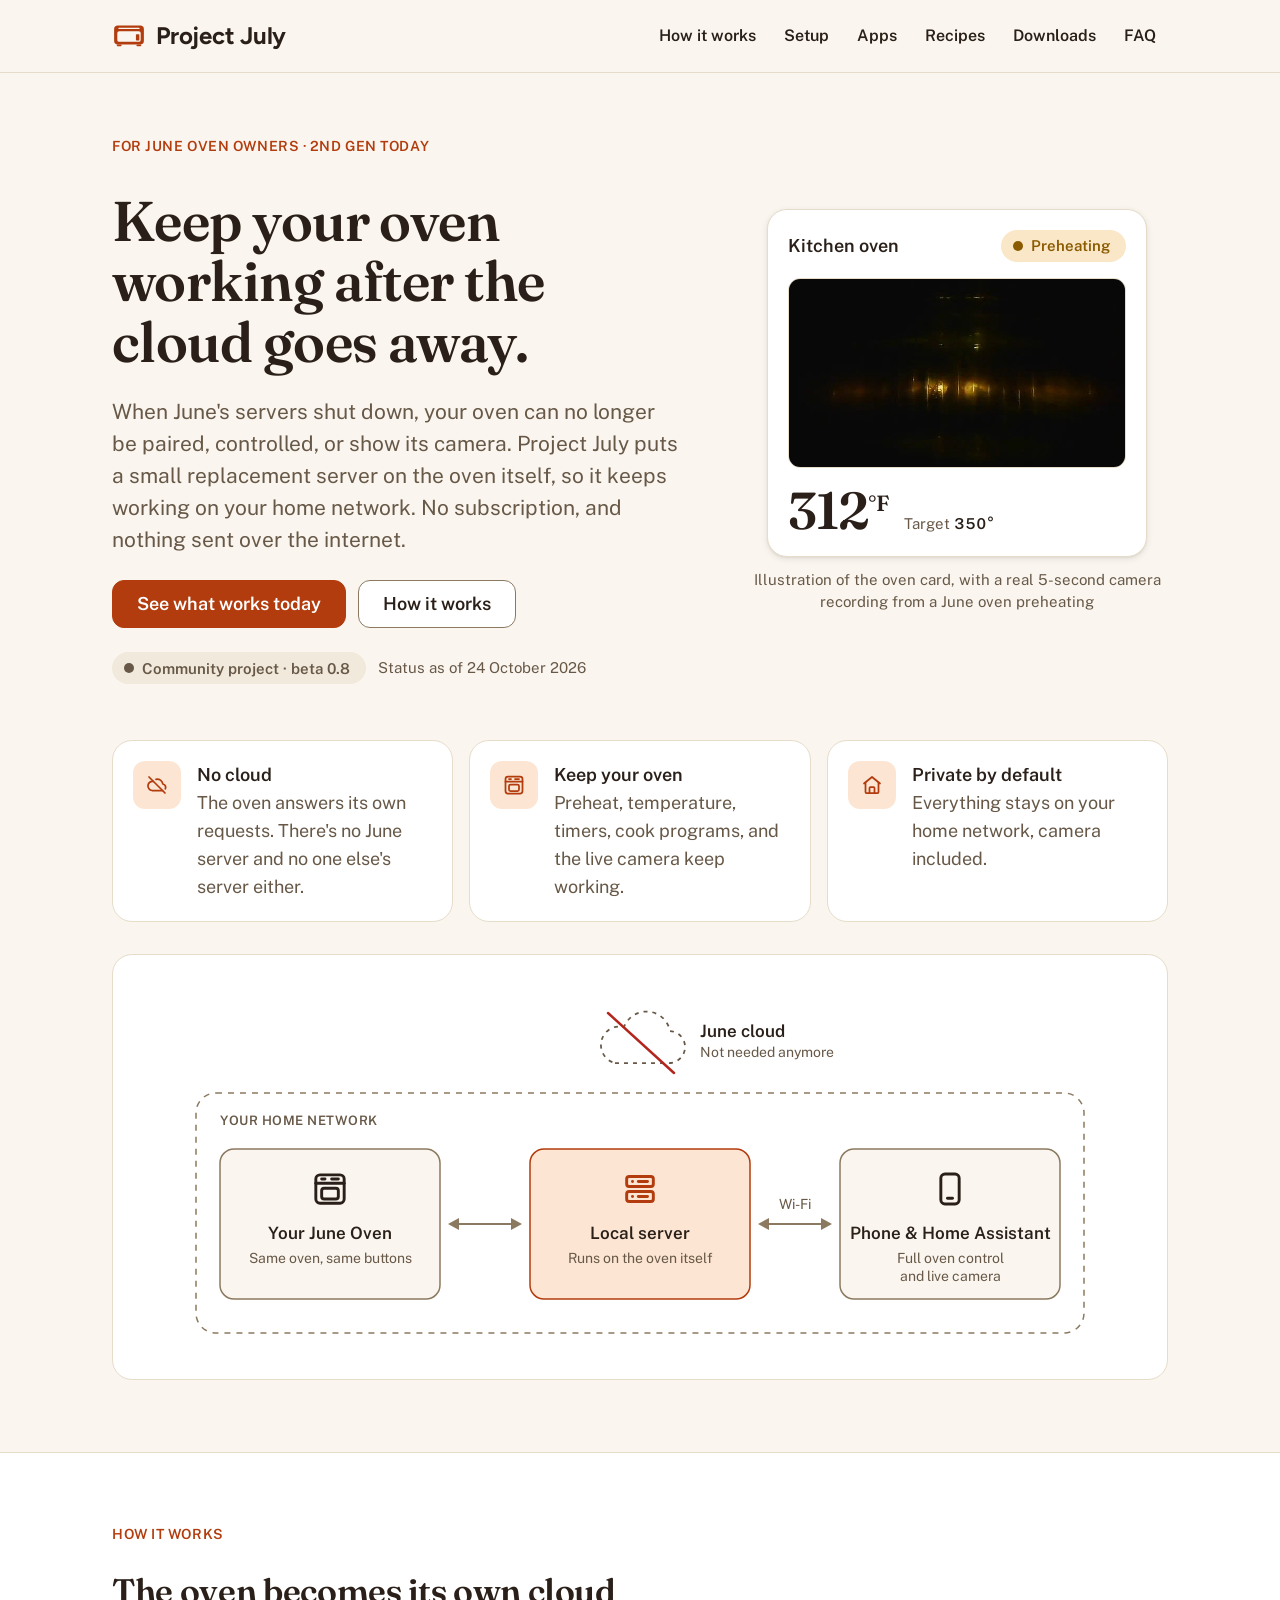
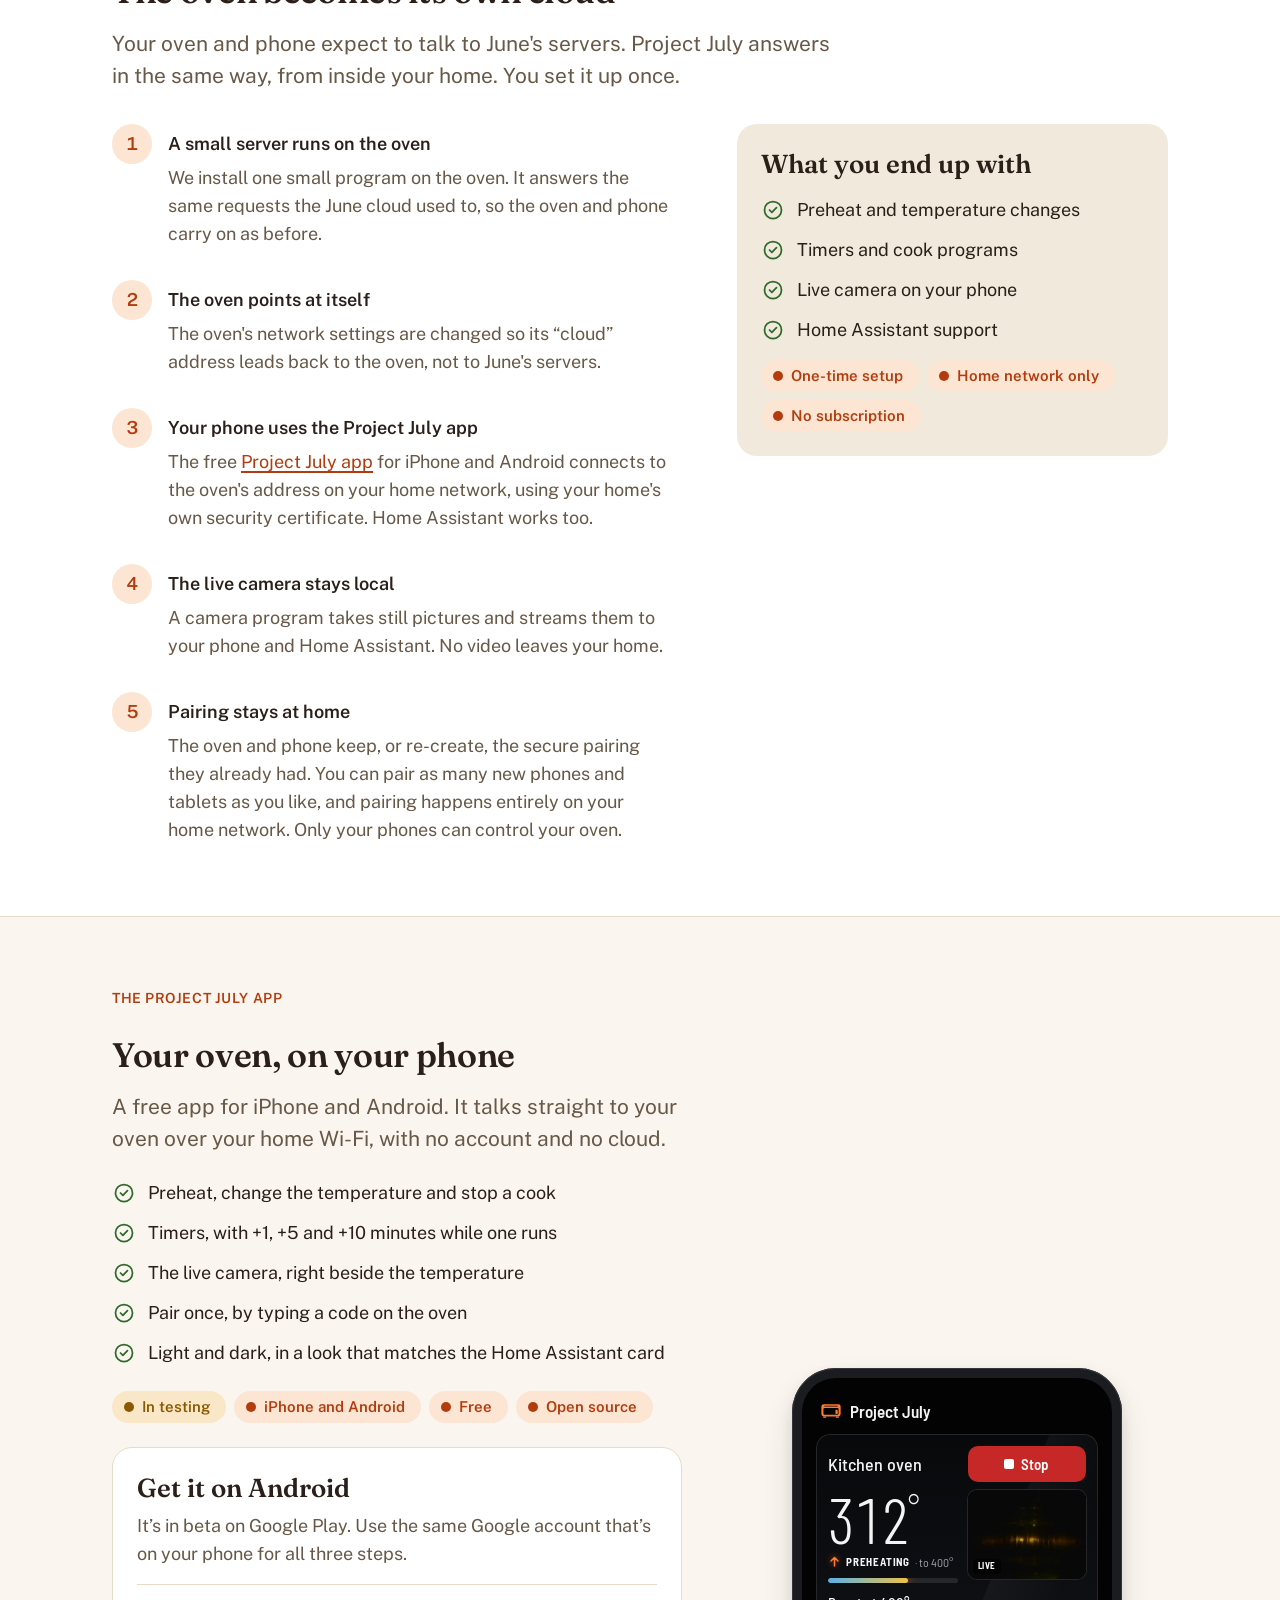
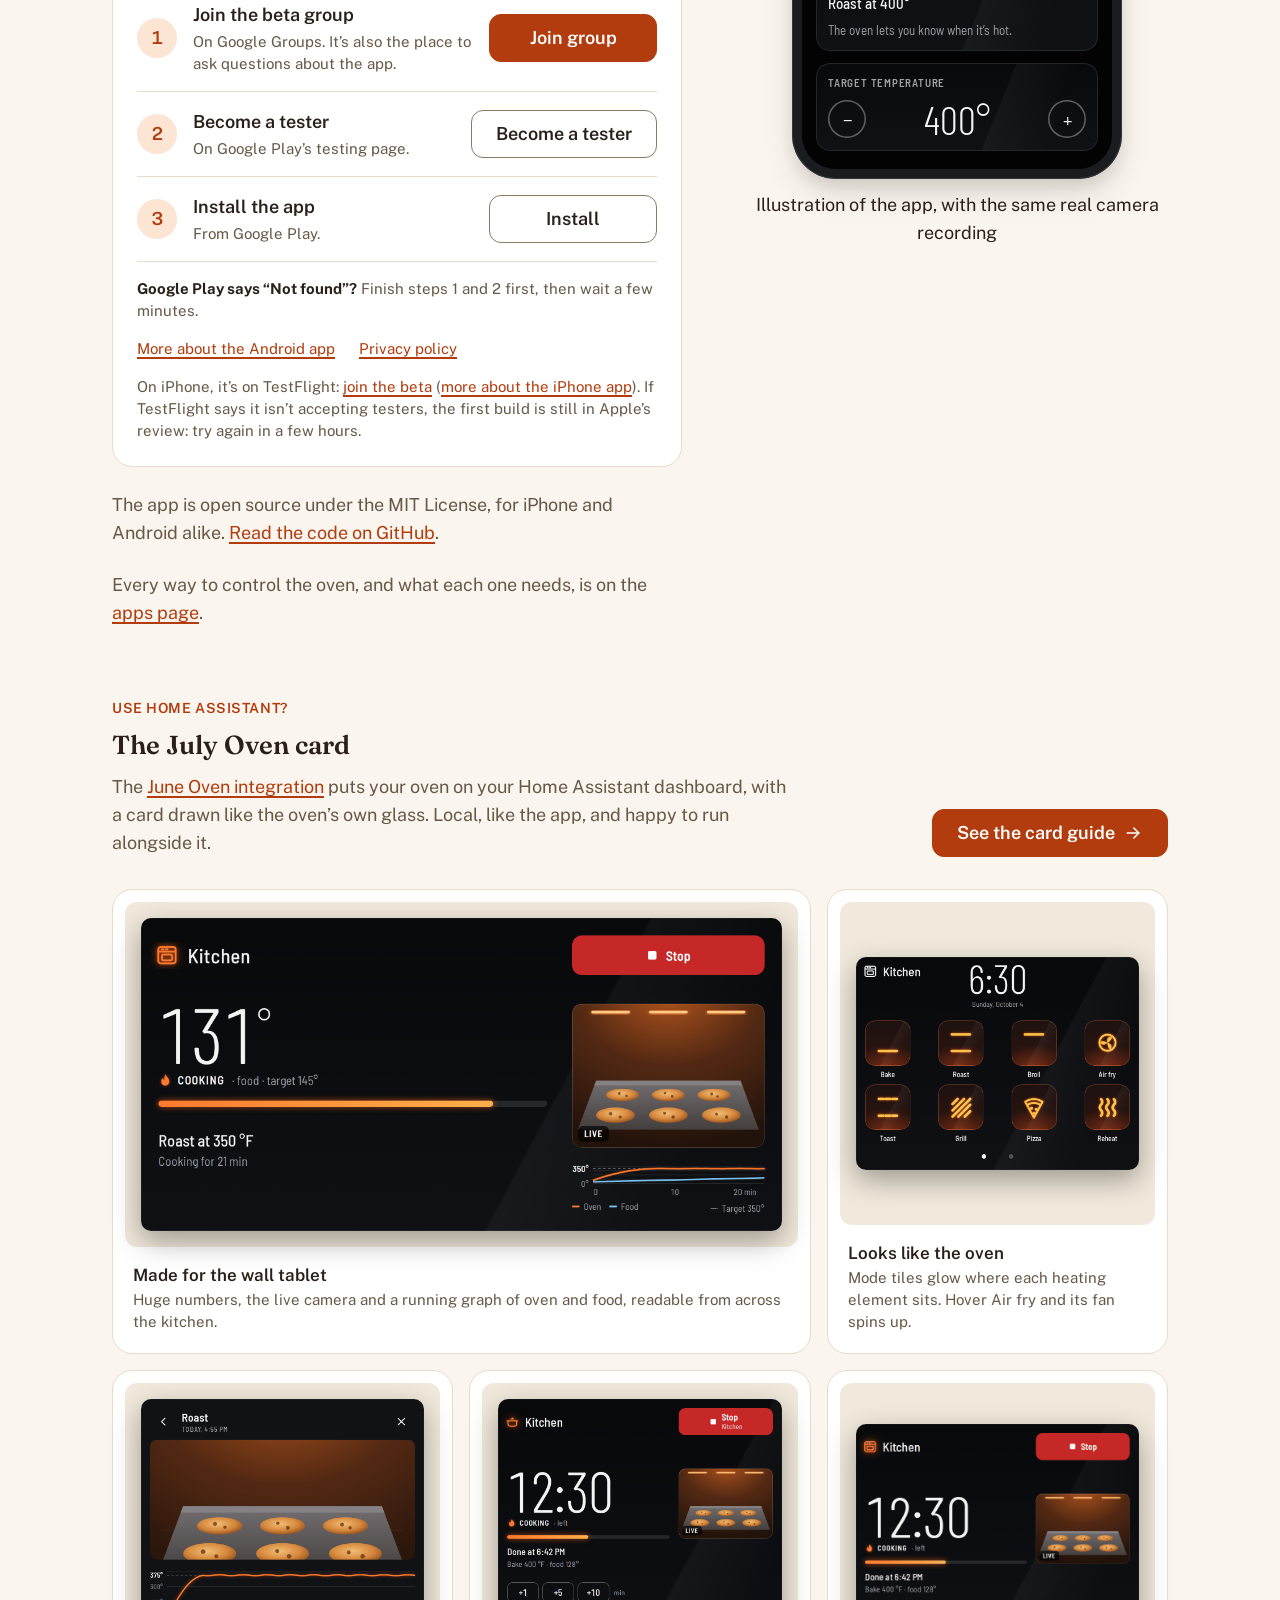
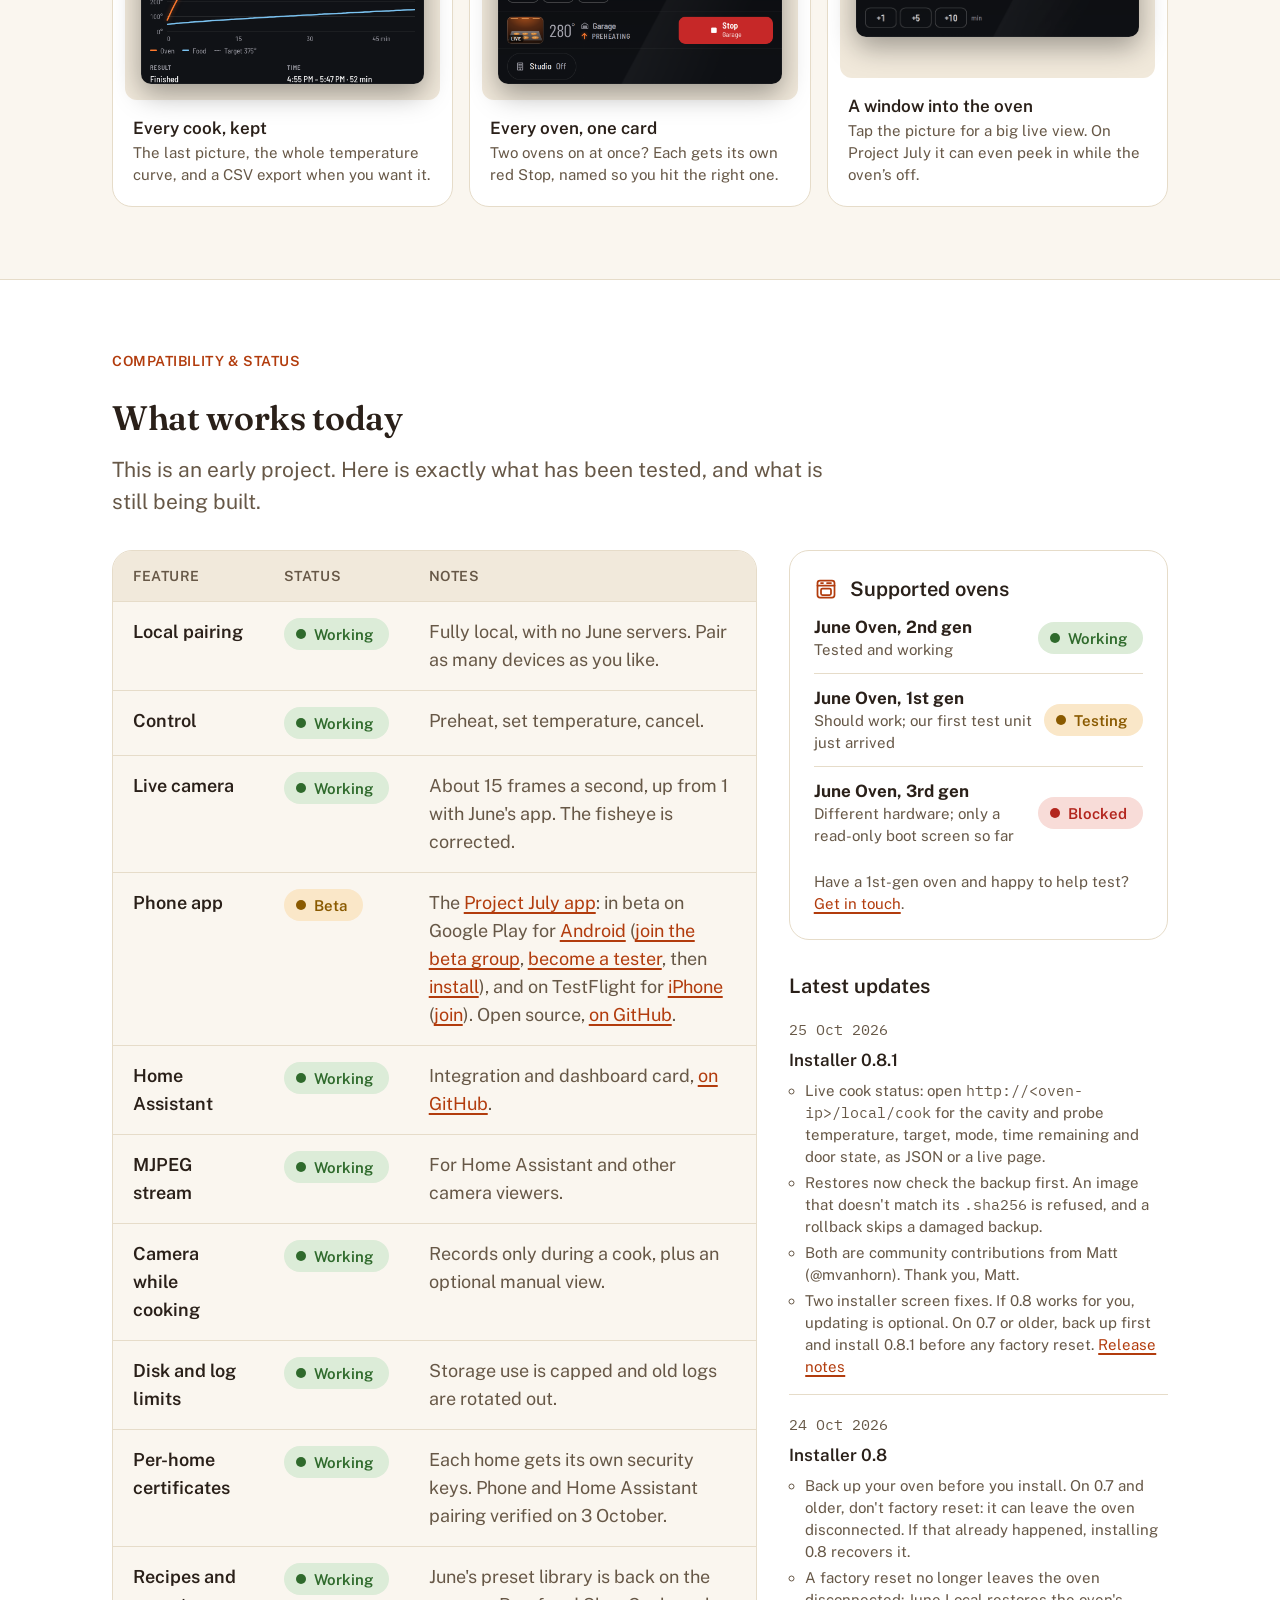
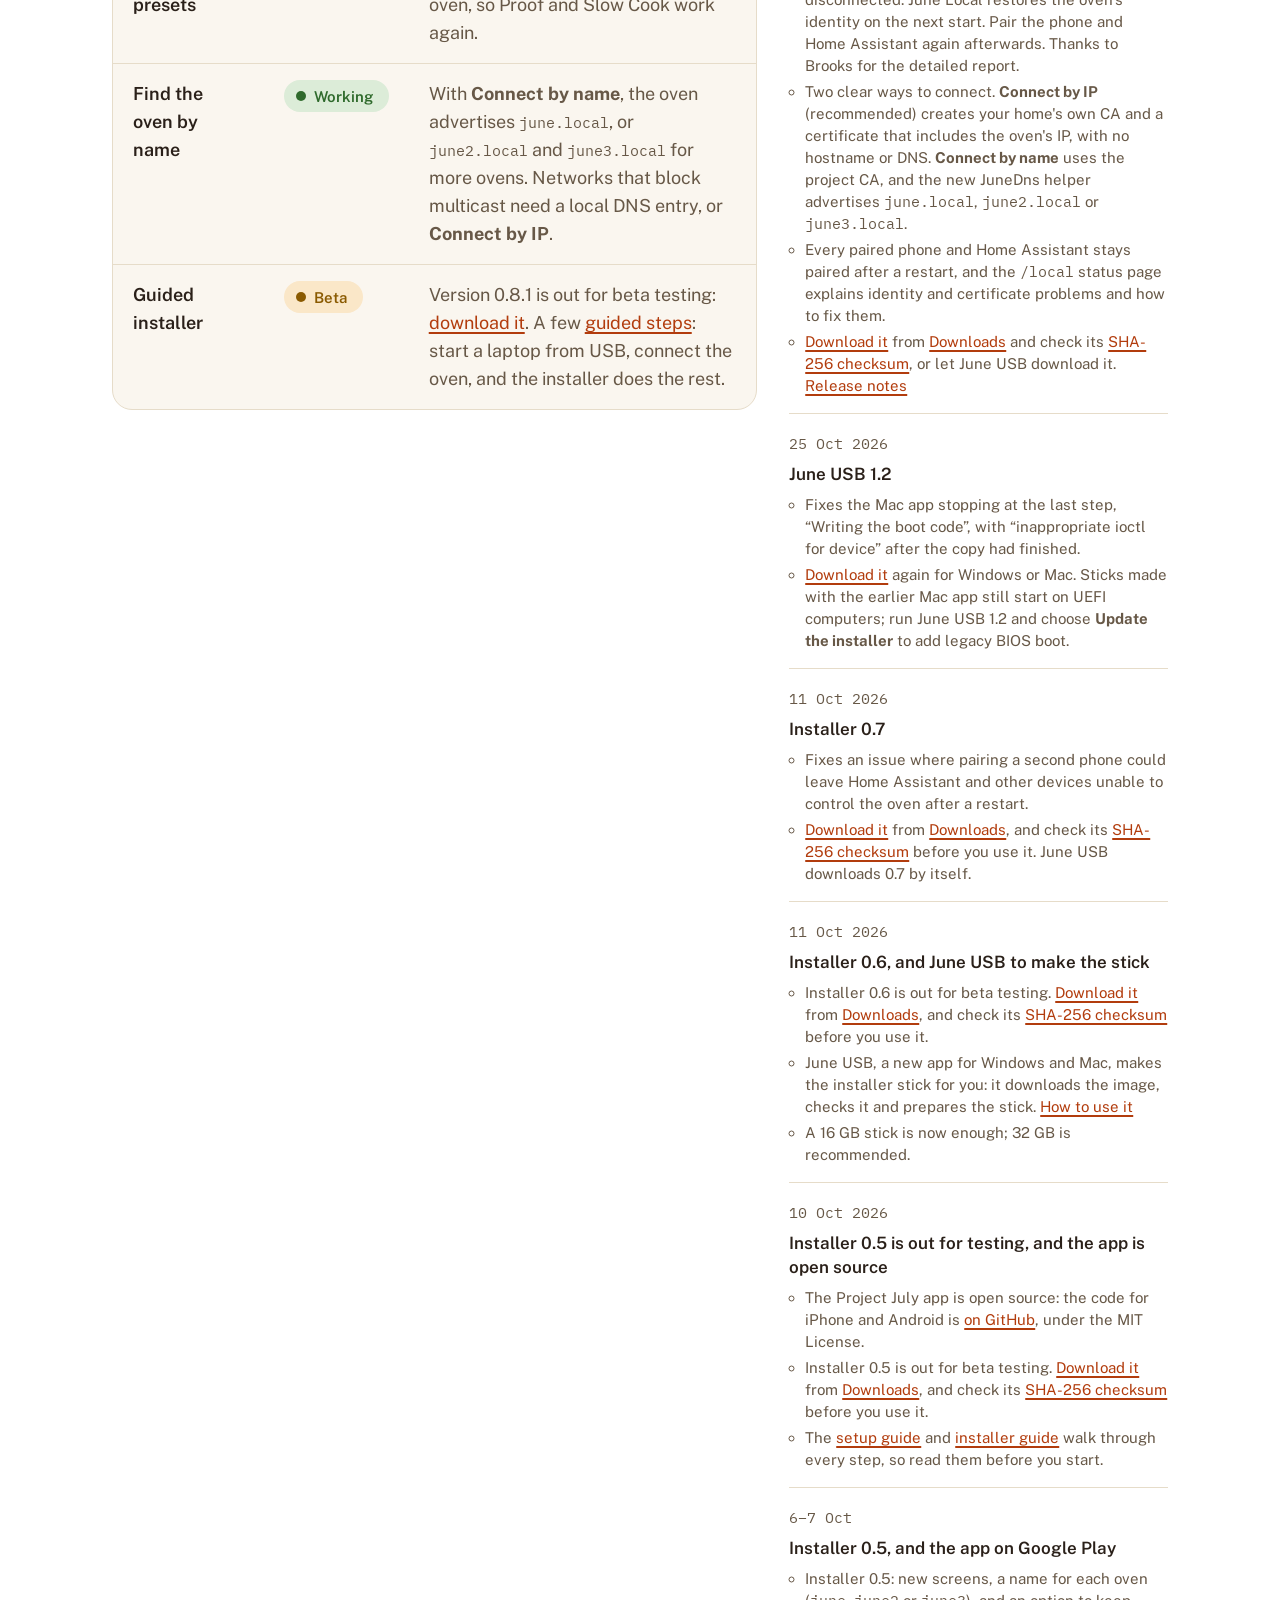
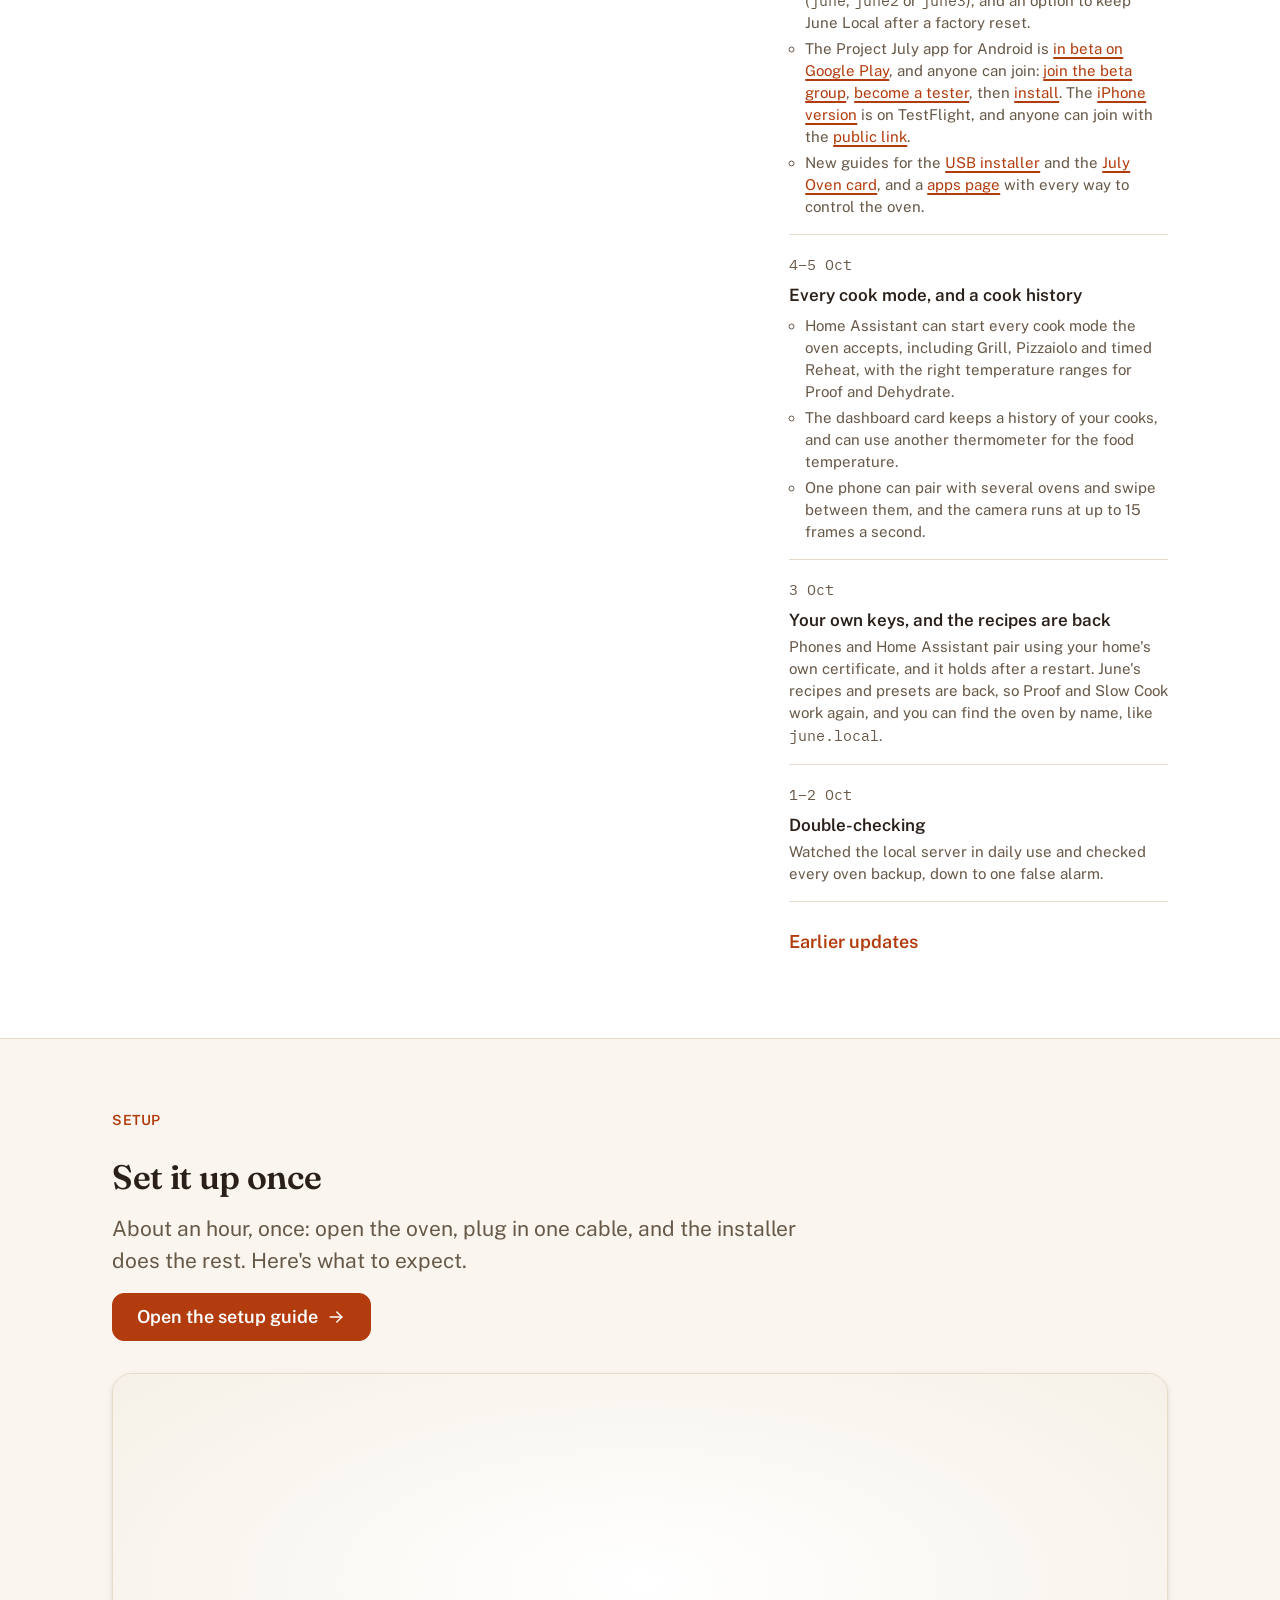
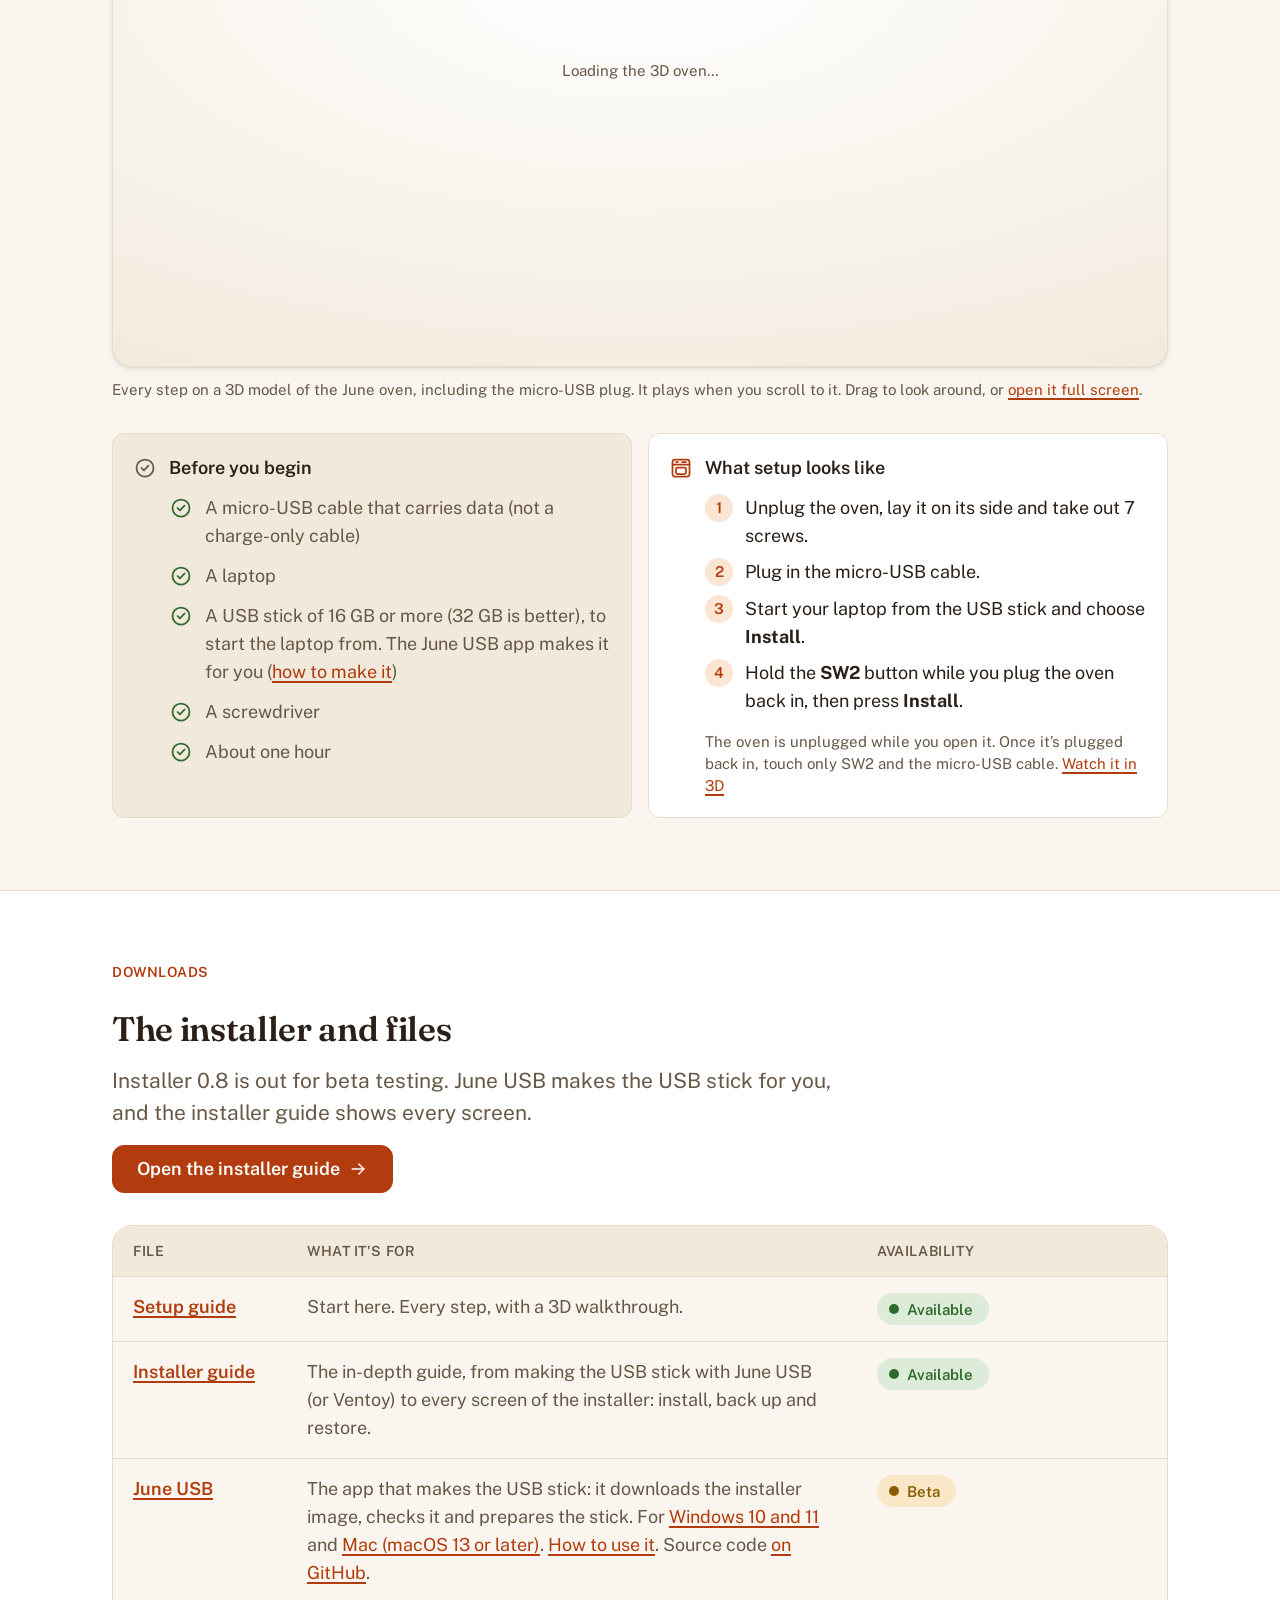
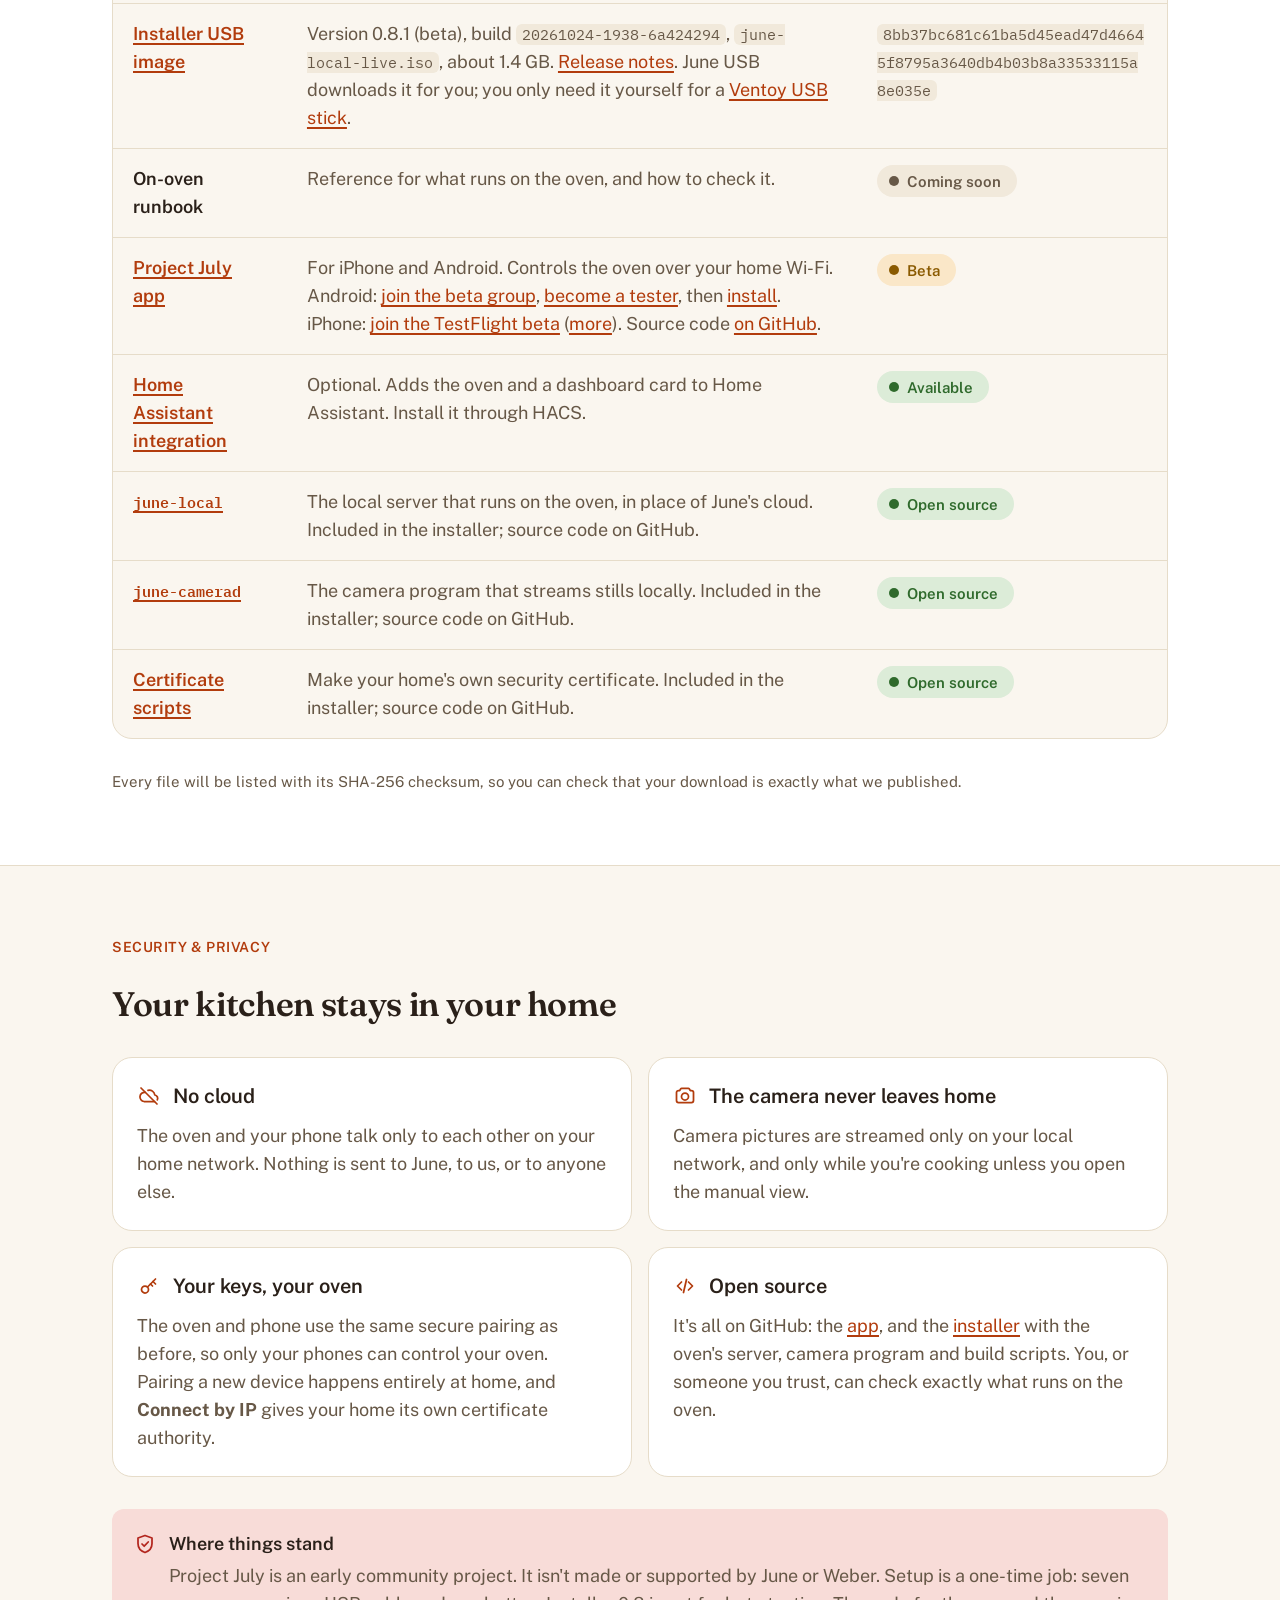
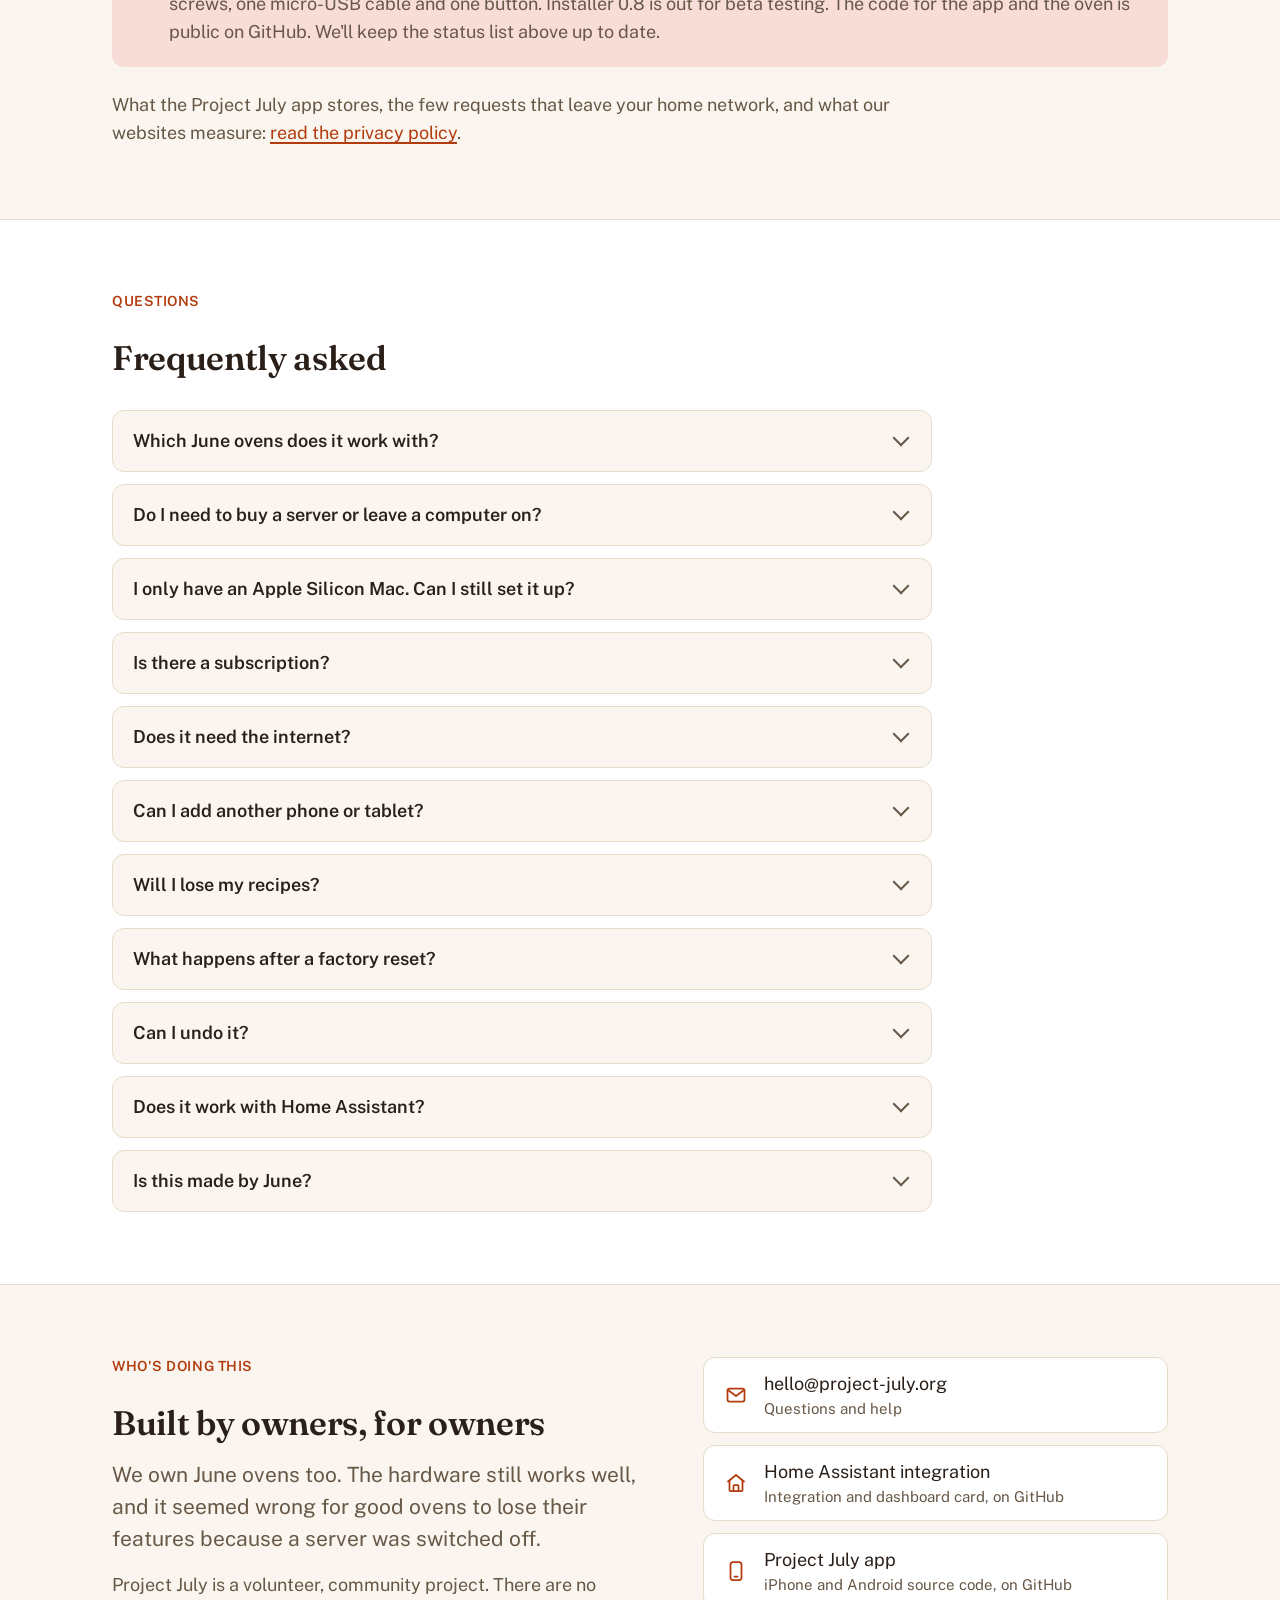
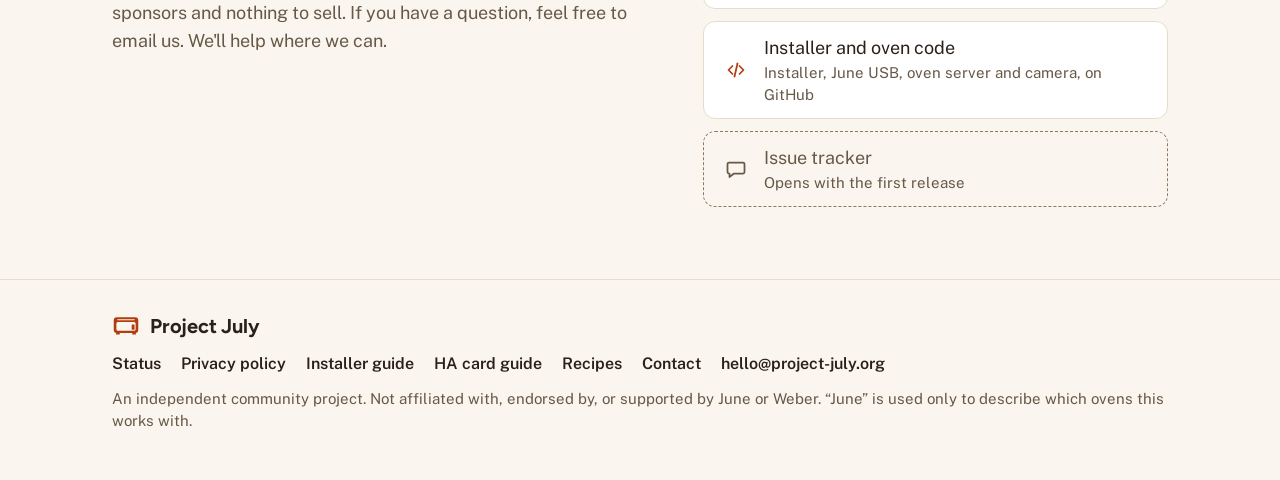
==== commit 9006abcc: "Installer 0.8.1: build box, downloads row and Latest updates entry" ====
--- a/public/index.html
+++ b/public/index.html
@@ -455,7 +455,7 @@
             <tr><td class="file-name">Per-home certificates</td><td><span class="jo-pill jo-pill-ready"><span class="jo-pill-dot" aria-hidden="true"></span>Working</span></td><td data-label="Notes" class="muted">Each home gets its own security keys. Phone and Home Assistant pairing verified on 3 October.</td></tr>
             <tr><td class="file-name">Recipes and presets</td><td><span class="jo-pill jo-pill-ready"><span class="jo-pill-dot" aria-hidden="true"></span>Working</span></td><td data-label="Notes" class="muted">June's preset library is back on the oven, so Proof and Slow Cook work again.</td></tr>
             <tr><td class="file-name">Find the oven by name</td><td><span class="jo-pill jo-pill-ready"><span class="jo-pill-dot" aria-hidden="true"></span>Working</span></td><td data-label="Notes" class="muted">With <strong>Connect by name</strong>, the oven advertises <span class="mono">june.local</span>, or <span class="mono">june2.local</span> and <span class="mono">june3.local</span> for more ovens. Networks that block multicast need a local DNS entry, or <strong>Connect by IP</strong>.</td></tr>
-            <tr><td class="file-name">Guided installer</td><td><span class="jo-pill jo-pill-heat"><span class="jo-pill-dot" aria-hidden="true"></span>Beta</span></td><td data-label="Notes" class="muted">Version 0.8 is out for beta testing: <a href="https://downloads.project-july.org/installer/latest">download it</a>. A few <a href="/setup/">guided steps</a>: start a laptop from USB, connect the oven, and the installer does the rest.</td></tr>
+            <tr><td class="file-name">Guided installer</td><td><span class="jo-pill jo-pill-heat"><span class="jo-pill-dot" aria-hidden="true"></span>Beta</span></td><td data-label="Notes" class="muted">Version 0.8.1 is out for beta testing: <a href="https://downloads.project-july.org/installer/latest">download it</a>. A few <a href="/setup/">guided steps</a>: start a laptop from USB, connect the oven, and the installer does the rest.</td></tr>
           </tbody>
         </table>
       </div>
@@ -474,7 +474,17 @@
         <div>
           <h3 style="font-size:20px;line-height:28px;font-family:var(--font-sans);margin-bottom:var(--space-4)">Latest updates</h3>
           <!-- Add a new dated line at the top each time something is verified. -->
-          <ol class="updates" reversed start="16">
+          <ol class="updates" reversed start="17">
+            <li>
+              <time datetime="2026-10-25">25 Oct 2026</time>
+              <b>Installer 0.8.1</b>
+              <ul>
+                <li>Live cook status: open <span class="mono">http://&lt;oven-ip&gt;/local/cook</span> for the cavity and probe temperature, target, mode, time remaining and door state, as JSON or a live page.</li>
+                <li>Restores now check the backup first. An image that doesn't match its <span class="mono">.sha256</span> is refused, and a rollback skips a damaged backup.</li>
+                <li>Both are community contributions from Matt (@mvanhorn). Thank you, Matt.</li>
+                <li>Two installer screen fixes. If 0.8 works for you, updating is optional. On 0.7 or older, back up first and install 0.8.1 before any factory reset. <a href="https://github.com/prj-july/installer/blob/main/RELEASE_NOTES.md">Release notes</a></li>
+              </ul>
+            </li>
             <li>
               <time datetime="2026-10-24">24 Oct 2026</time>
               <b>Installer 0.8</b>
@@ -661,8 +671,8 @@
             </tr>
             <tr>
               <td><a class="file-name" href="https://downloads.project-july.org/installer/latest">Installer USB image</a></td>
-              <td data-label="What it's for" class="muted">Version 0.8 (beta), build <code>20261024-1602-b5ca5293</code>, <code>june-local-live.iso</code>, about 1.4 GB. <a href="https://github.com/prj-july/installer/blob/main/RELEASE_NOTES.md">Release notes</a>. June USB downloads it for you; you only need it yourself for a <a href="installer/#ventoy">Ventoy USB stick</a>.</td>
-              <td data-label="SHA-256"><code class="checksum">19378a2b9d75339d82655c8cf032b2d5caead5da71968563a5d94f7a45f824f3</code></td>
+              <td data-label="What it's for" class="muted">Version 0.8.1 (beta), build <code>20261024-1938-6a424294</code>, <code>june-local-live.iso</code>, about 1.4 GB. <a href="https://github.com/prj-july/installer/blob/main/RELEASE_NOTES.md">Release notes</a>. June USB downloads it for you; you only need it yourself for a <a href="installer/#ventoy">Ventoy USB stick</a>.</td>
+              <td data-label="SHA-256"><code class="checksum">8bb37bc681c61ba5d45ead47d46645f8795a3640db4b03b8a33533115a8e035e</code></td>
             </tr>
             <tr>
               <td class="file-name">On-oven runbook</td>
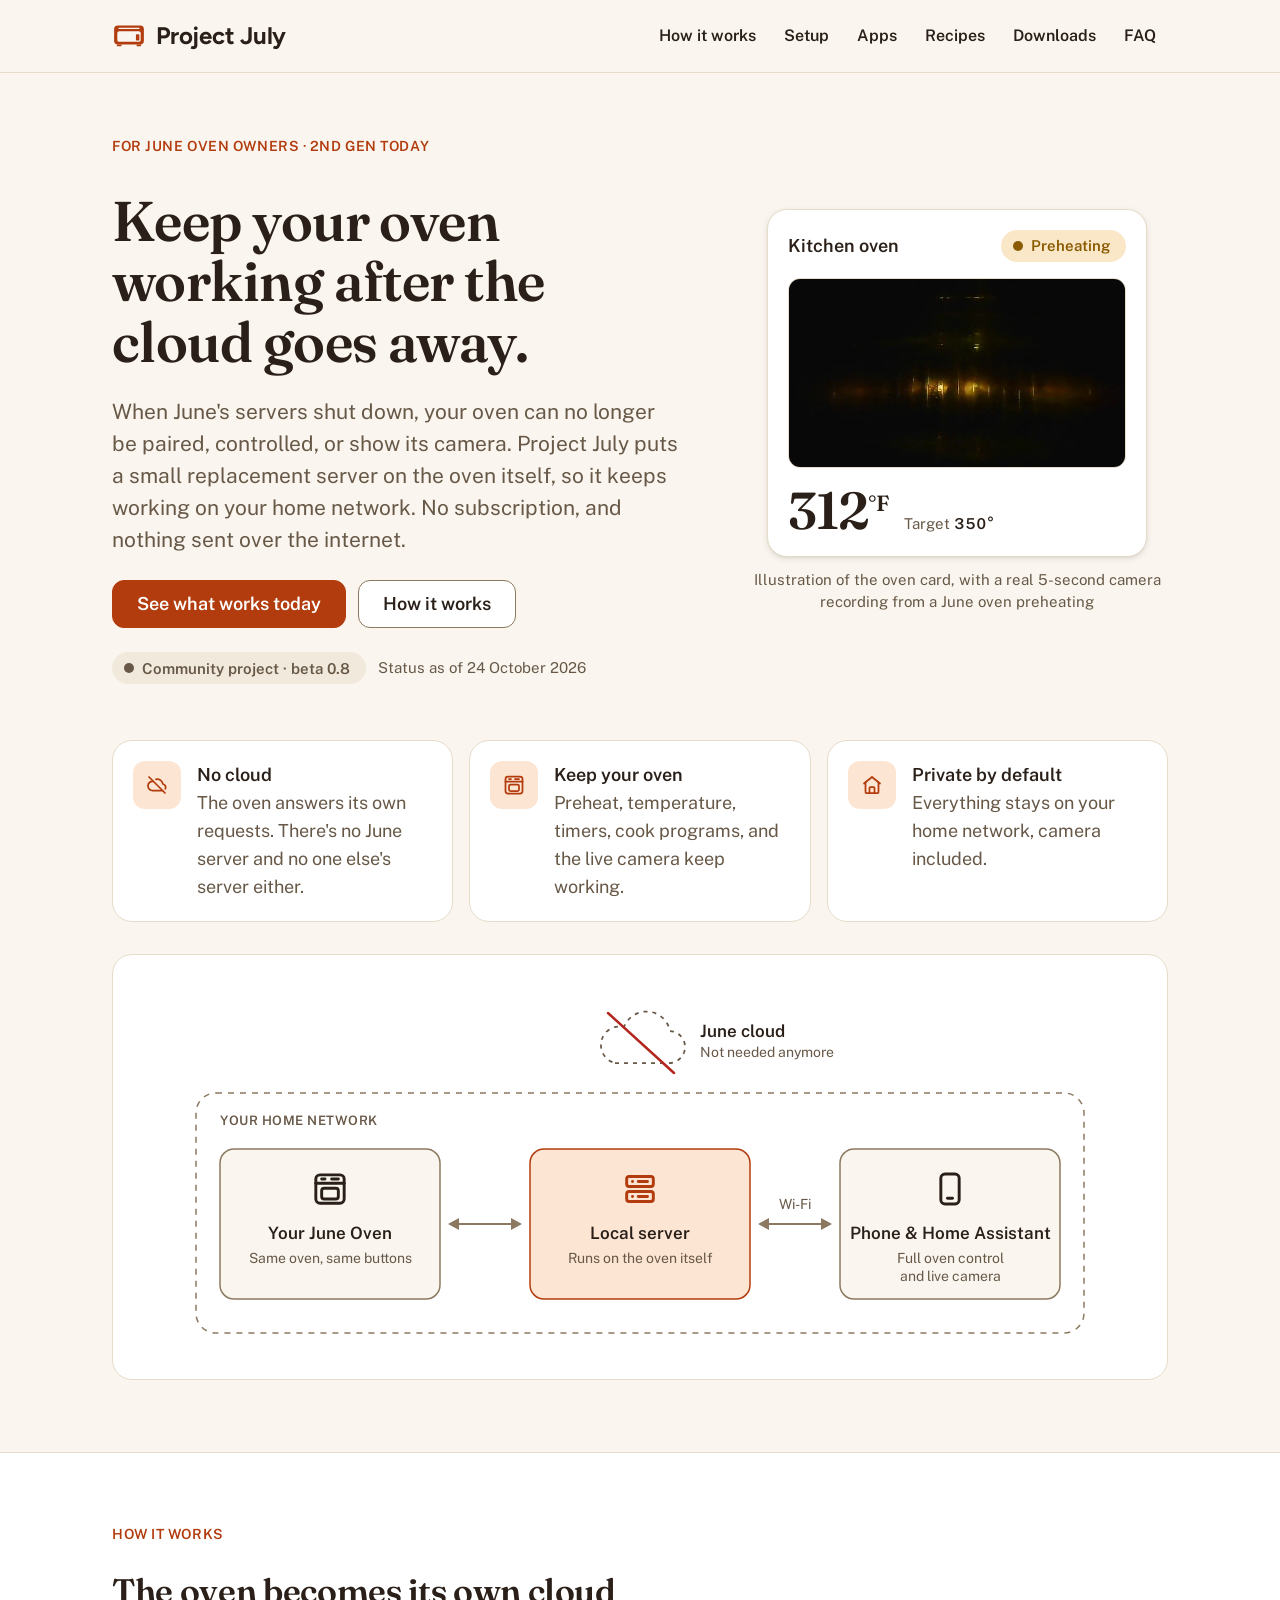
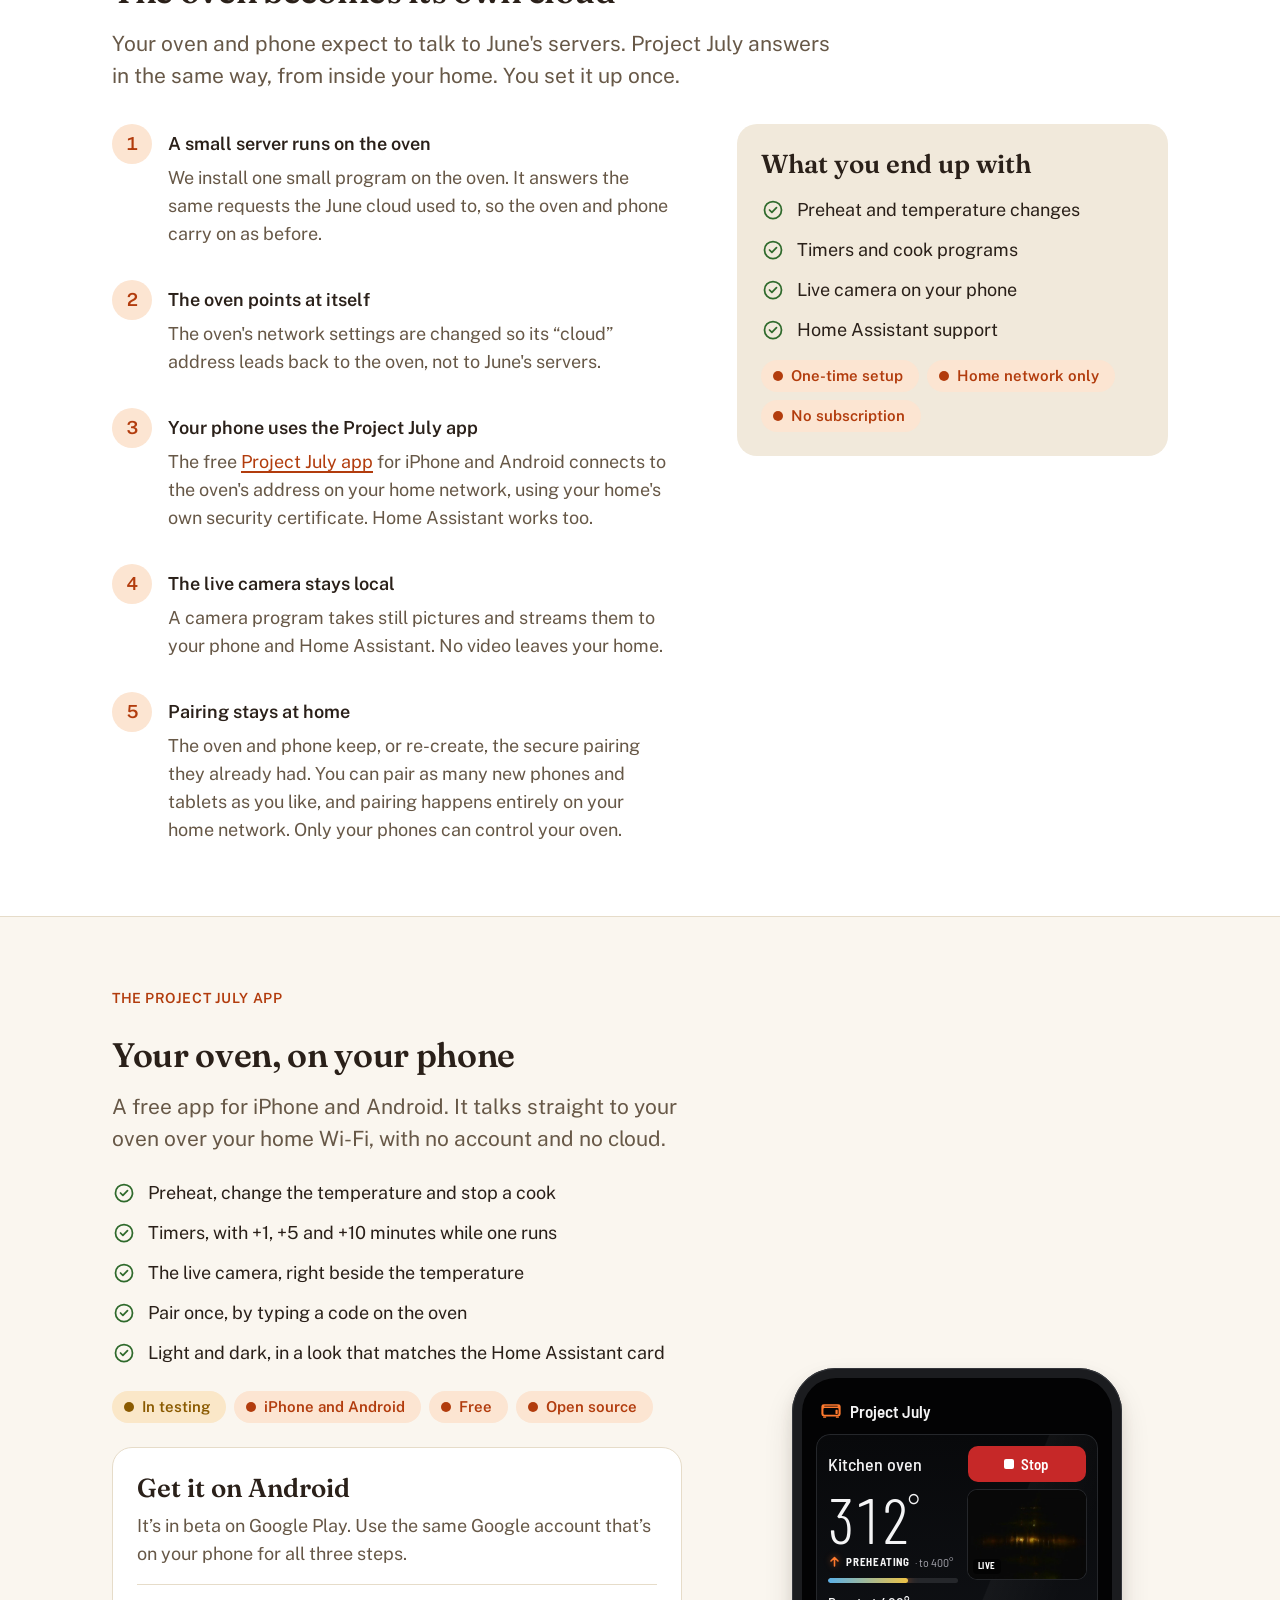
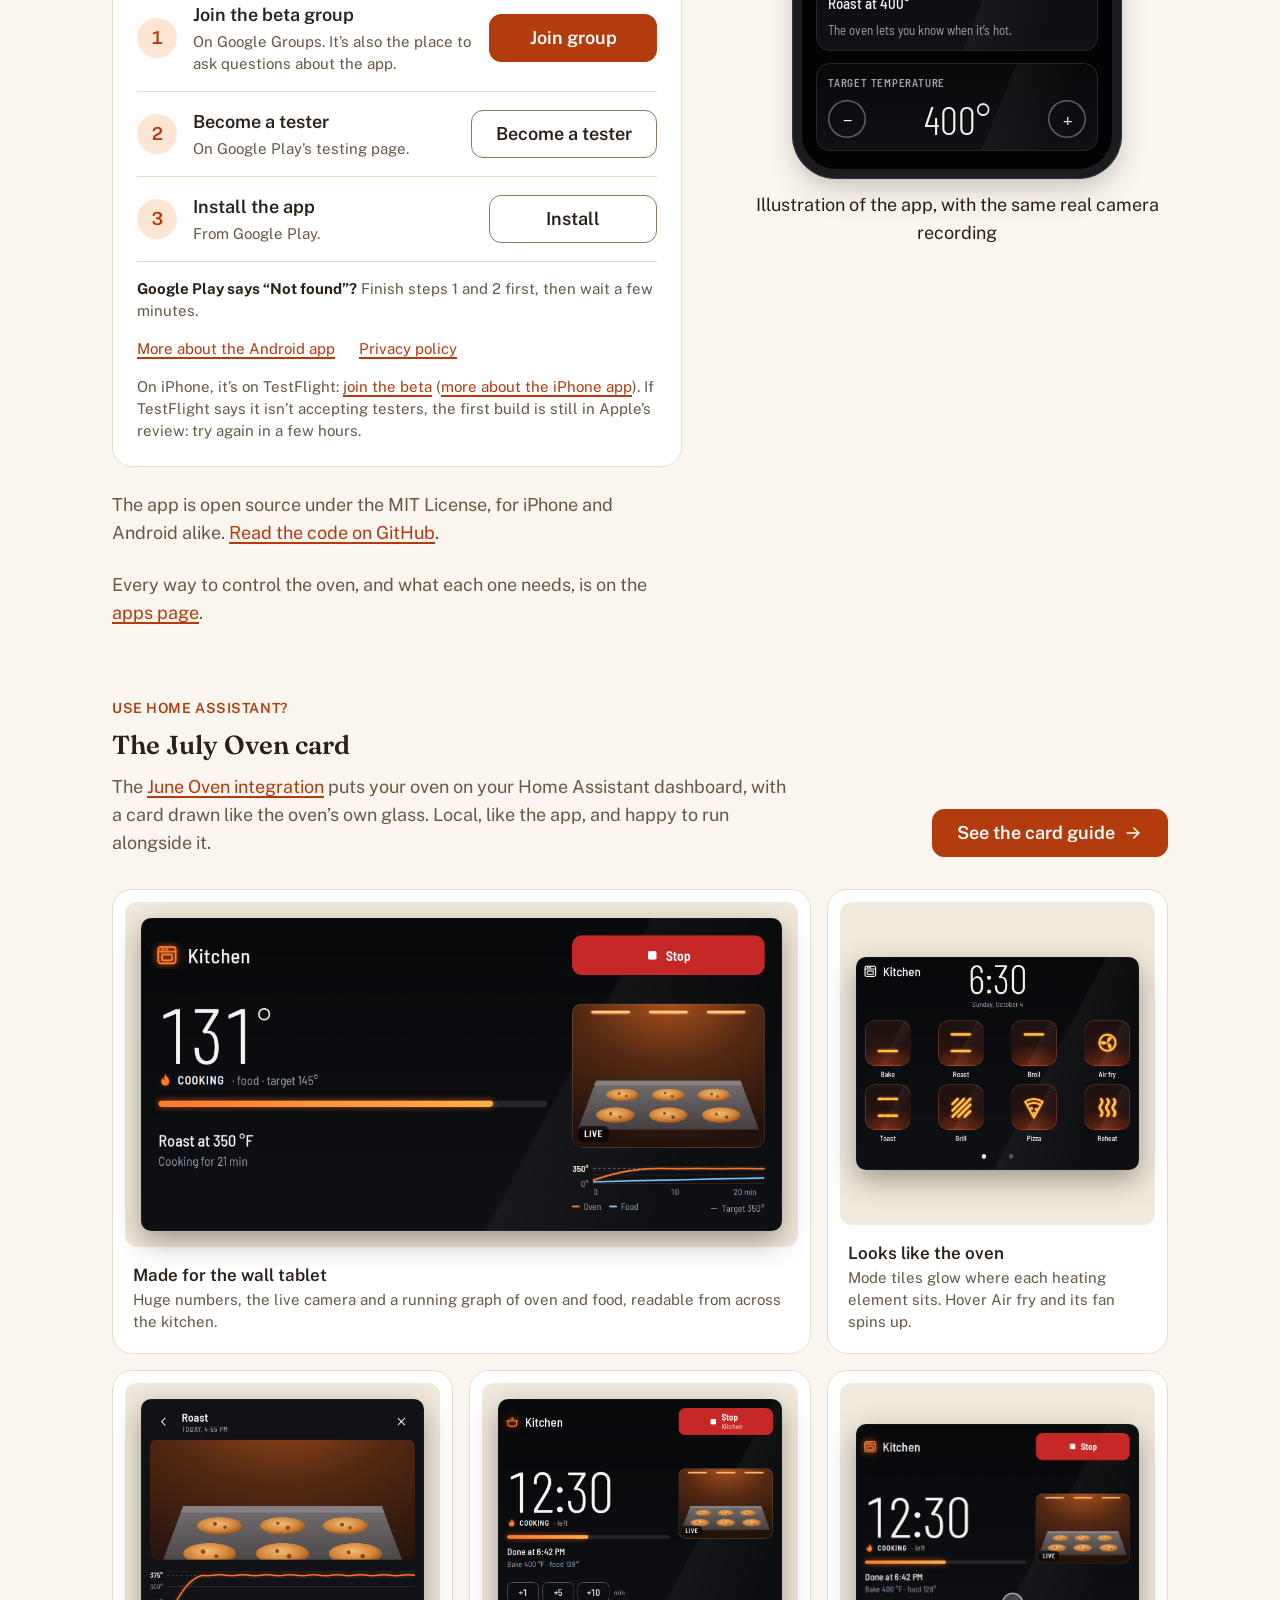
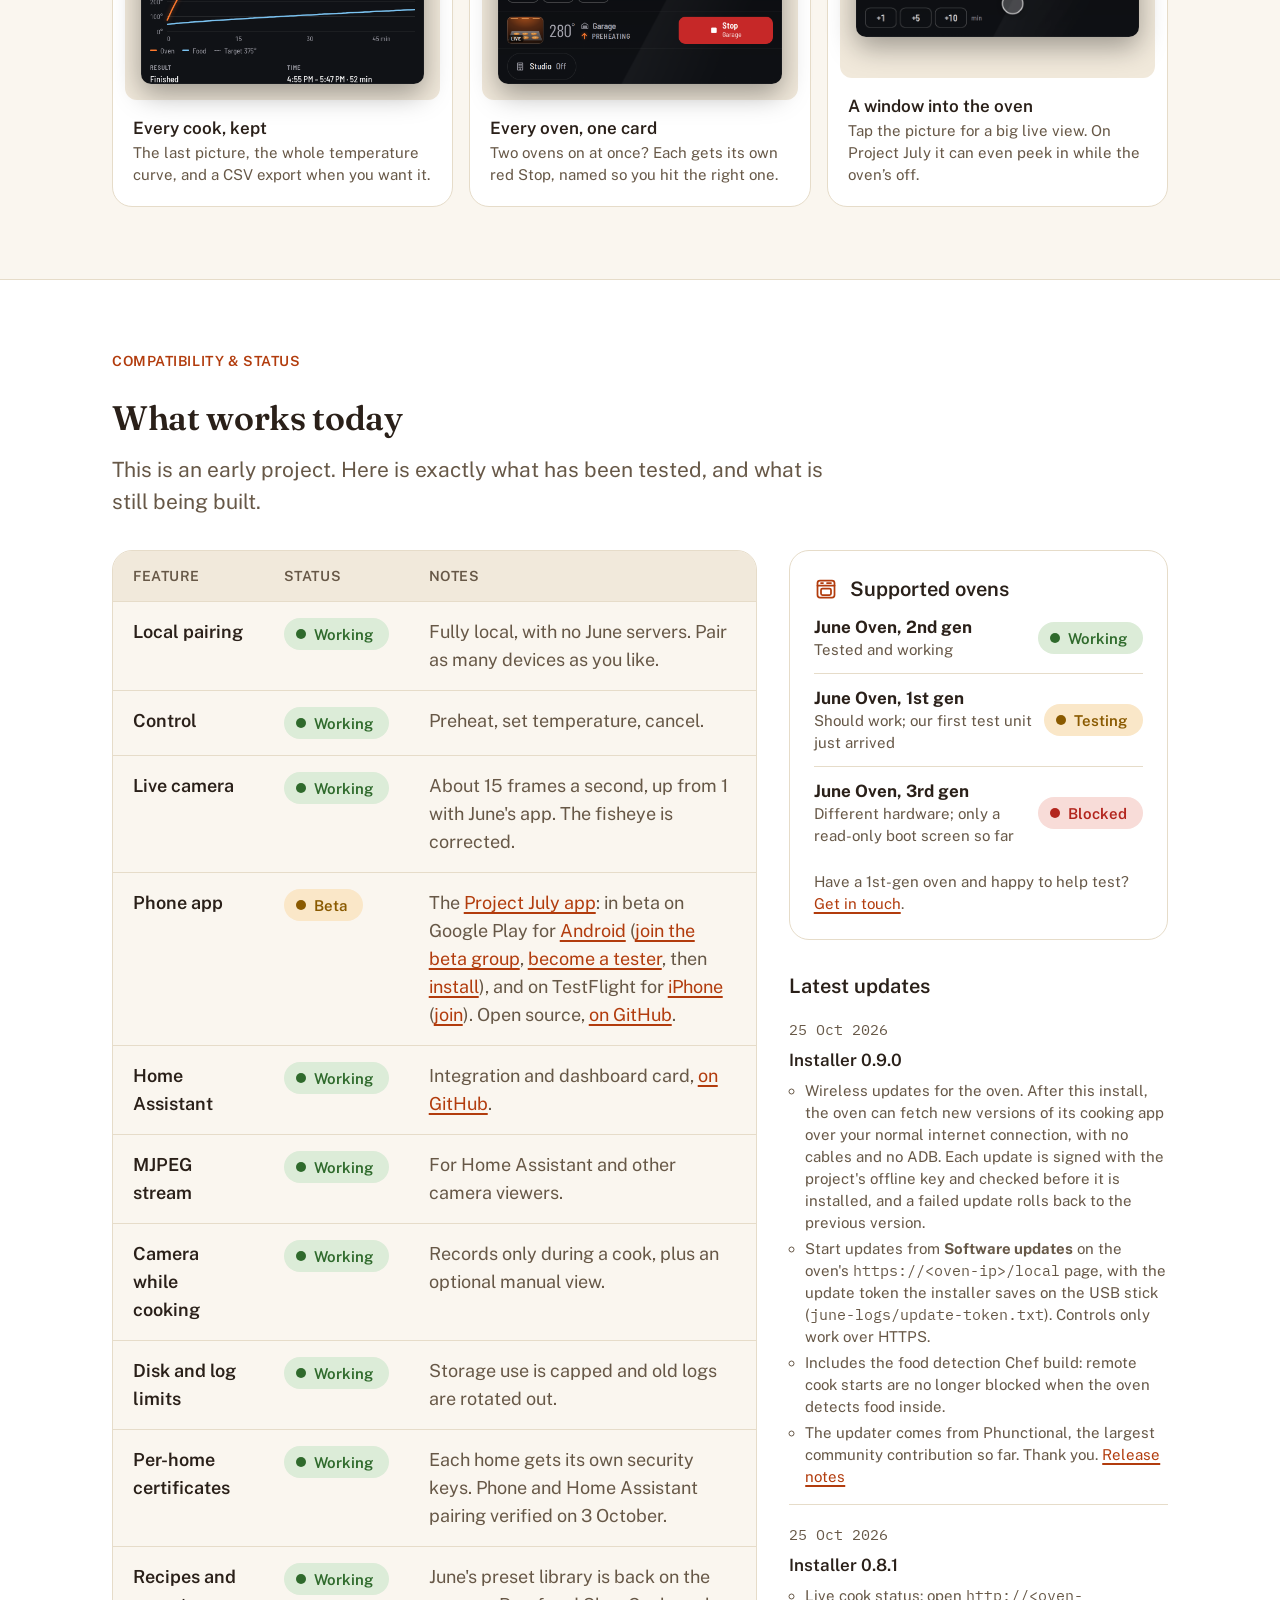
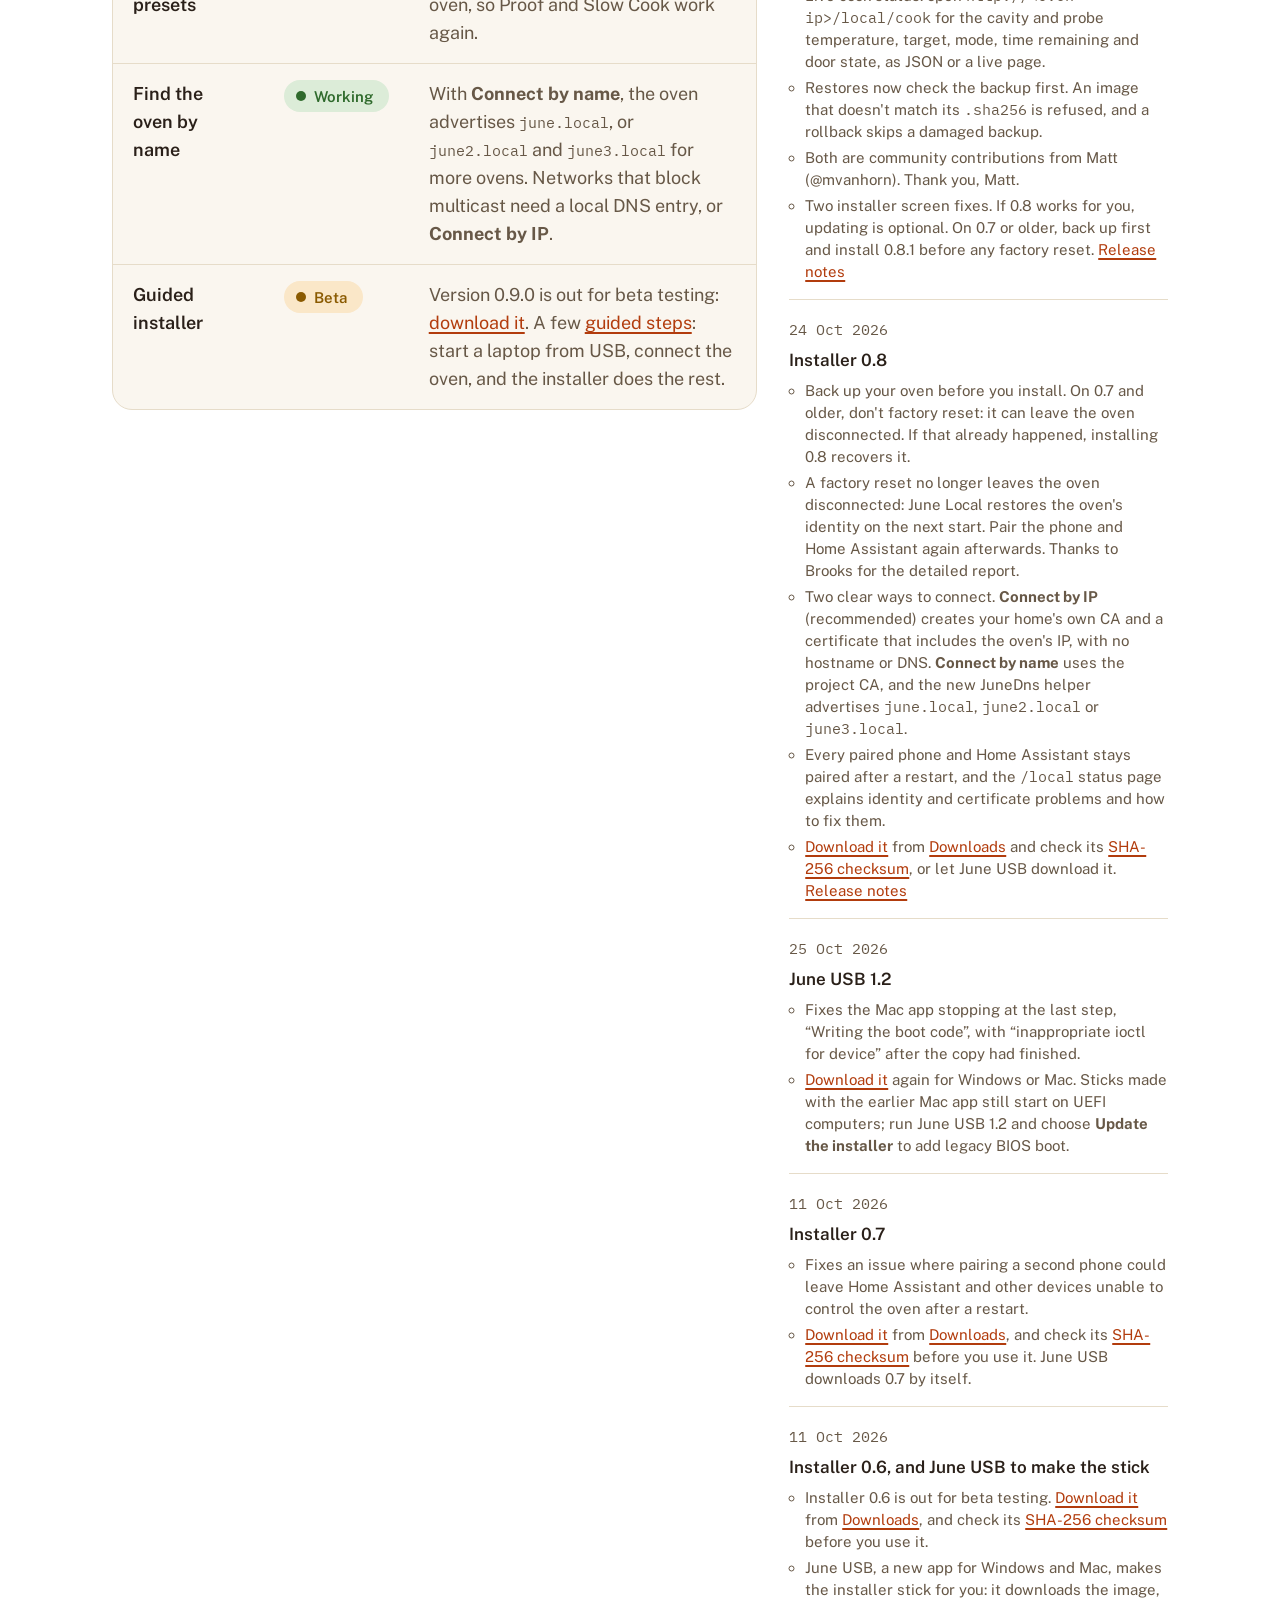
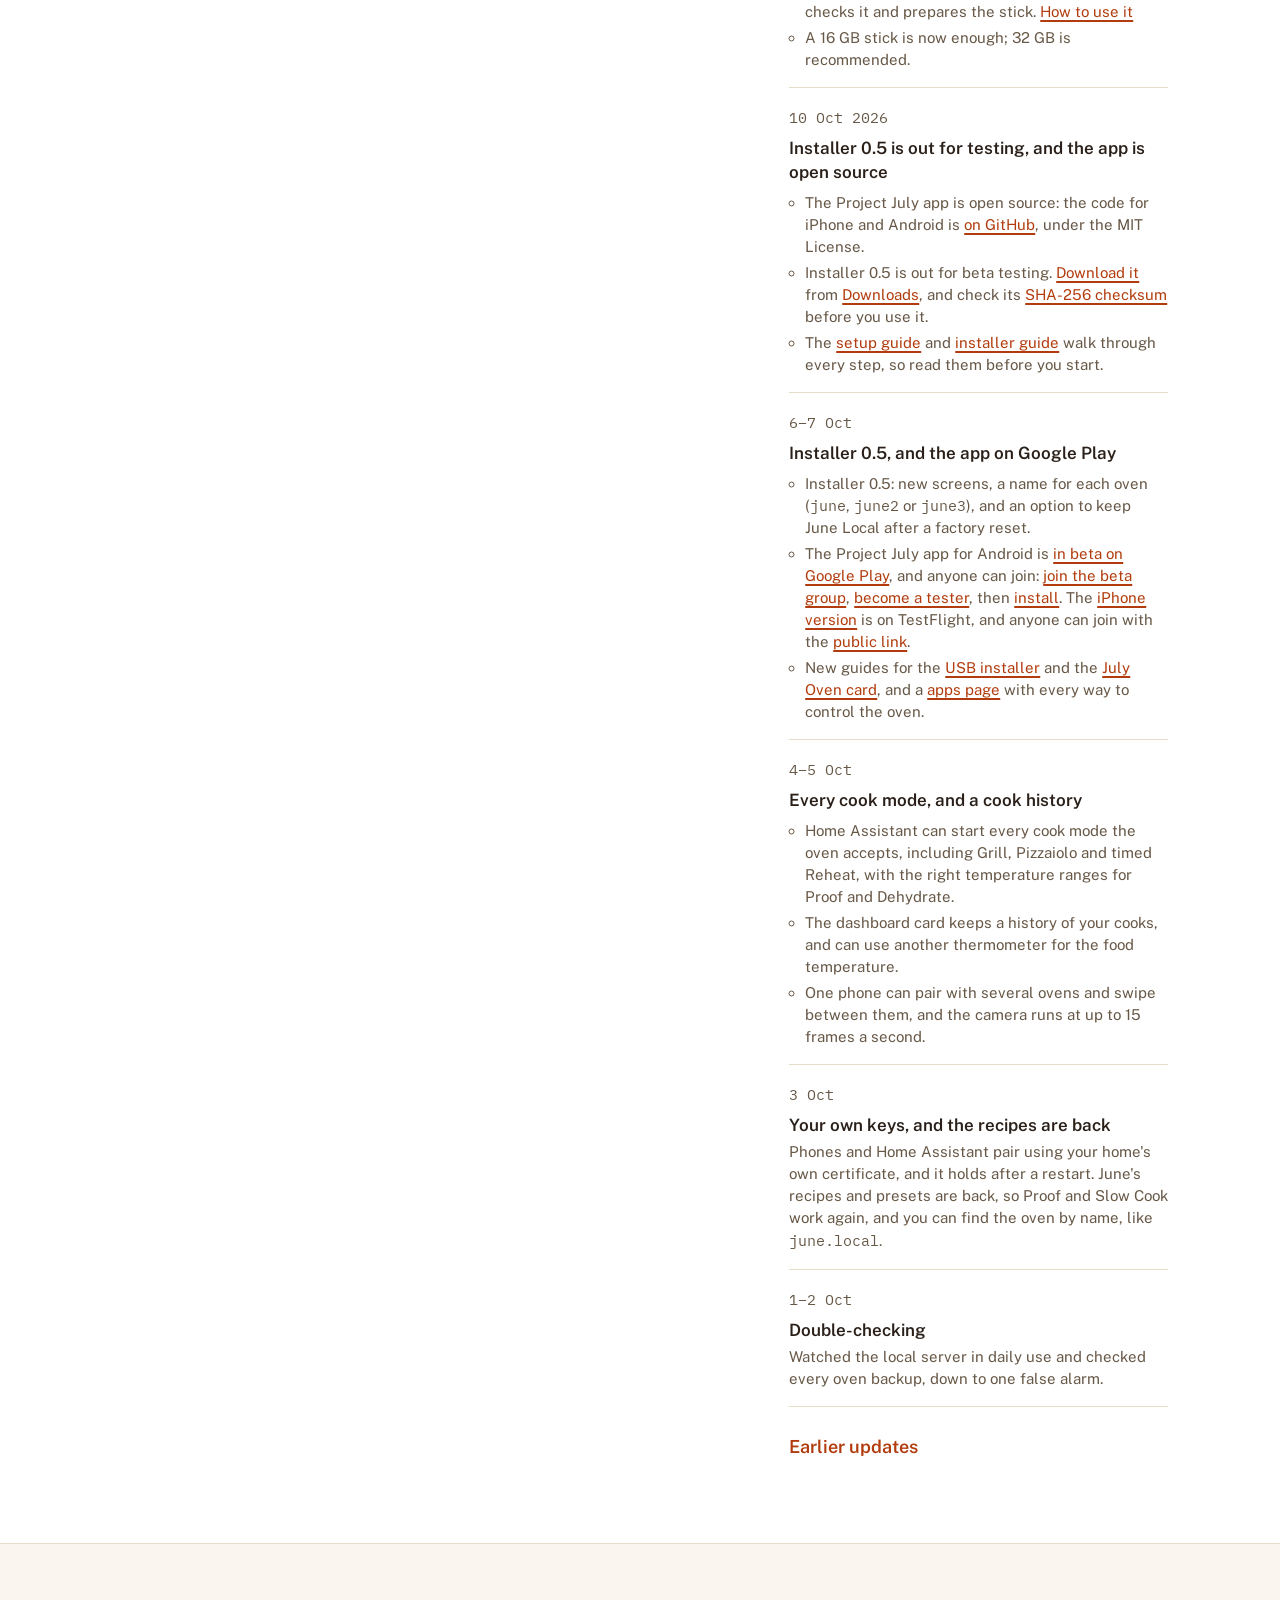
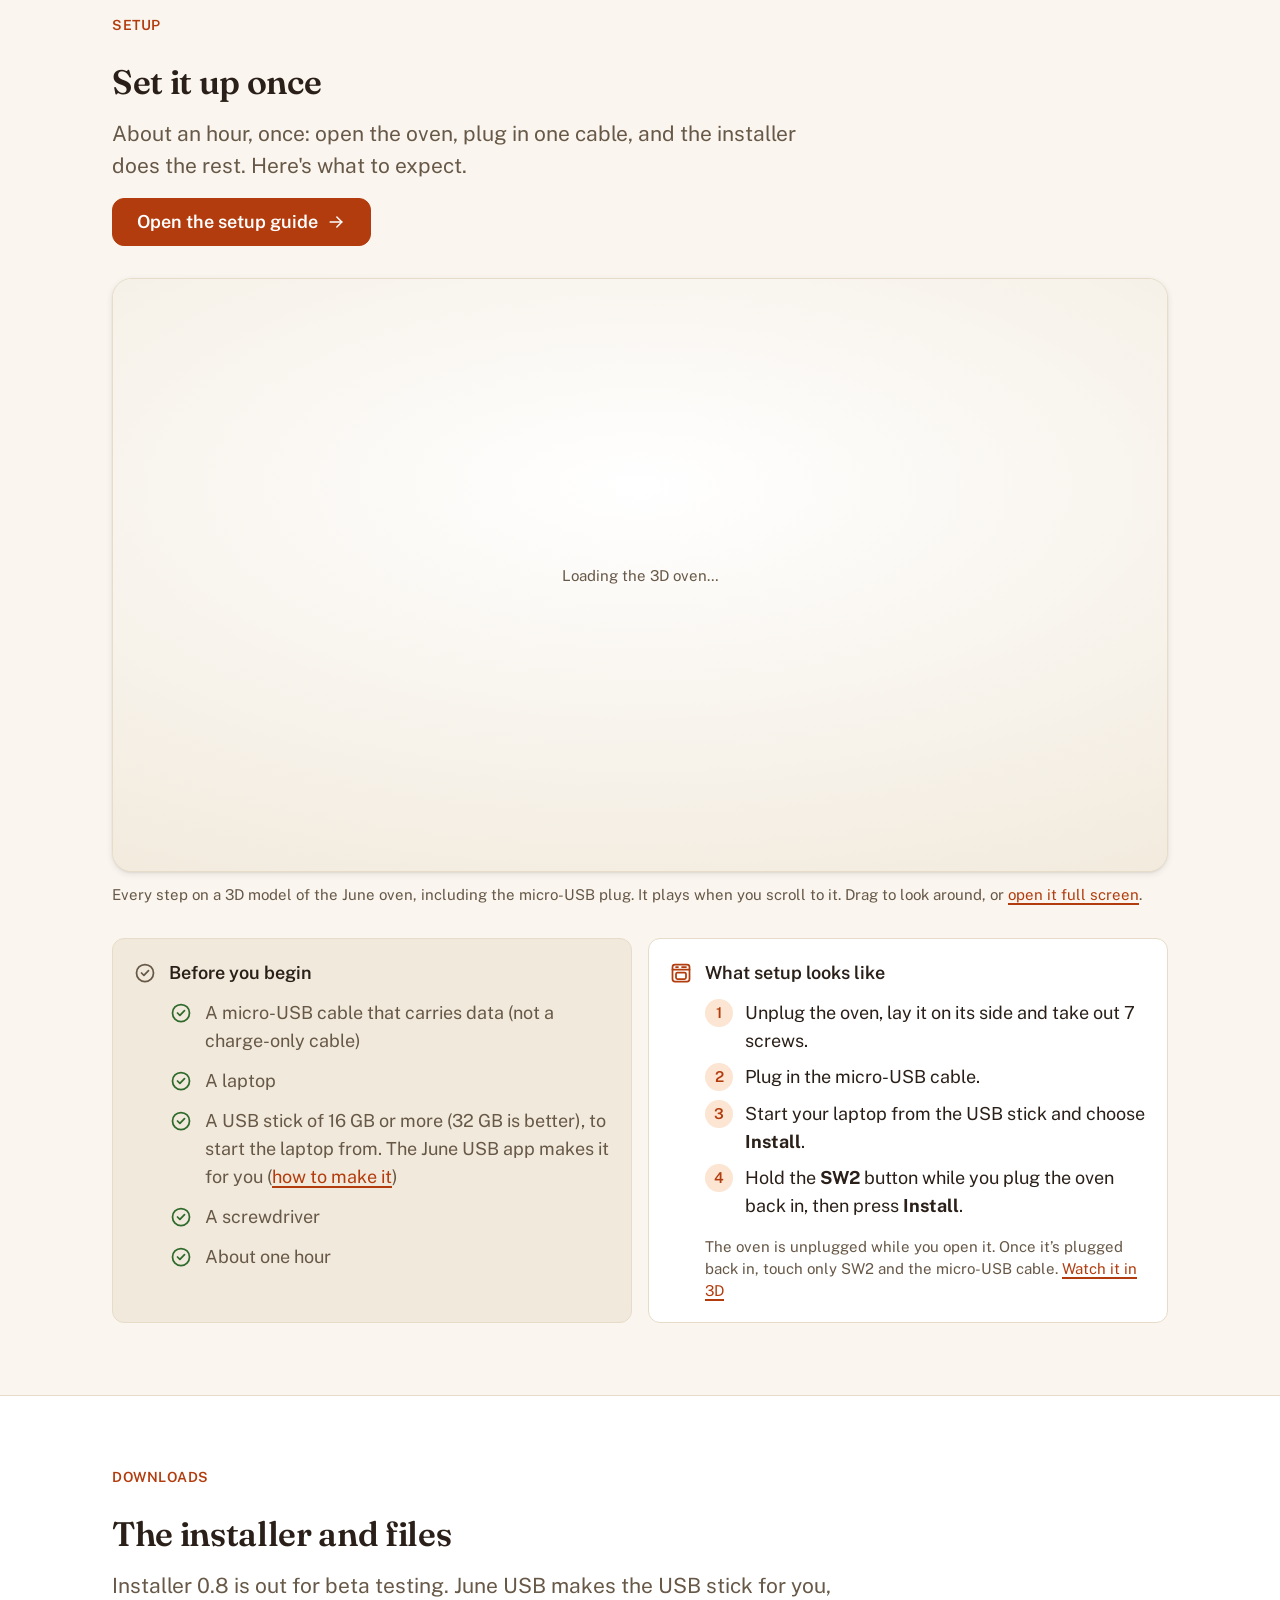
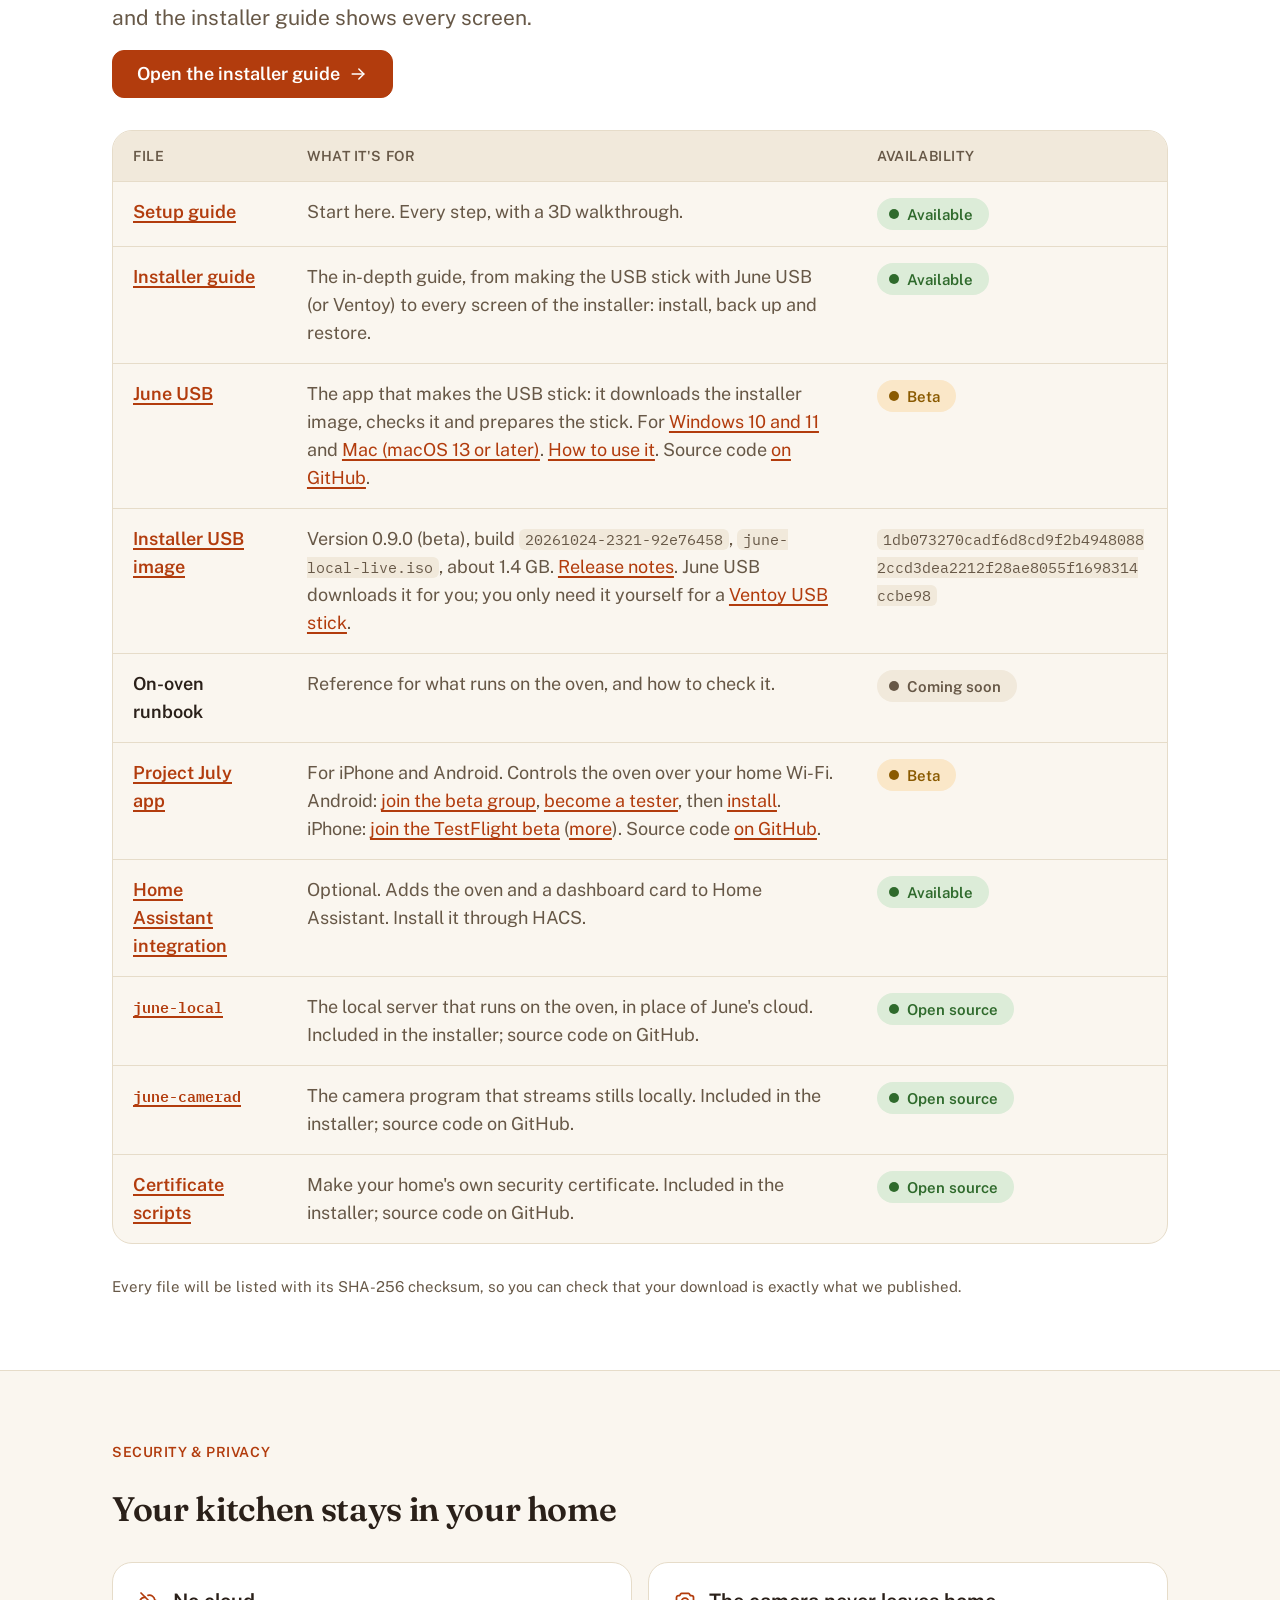
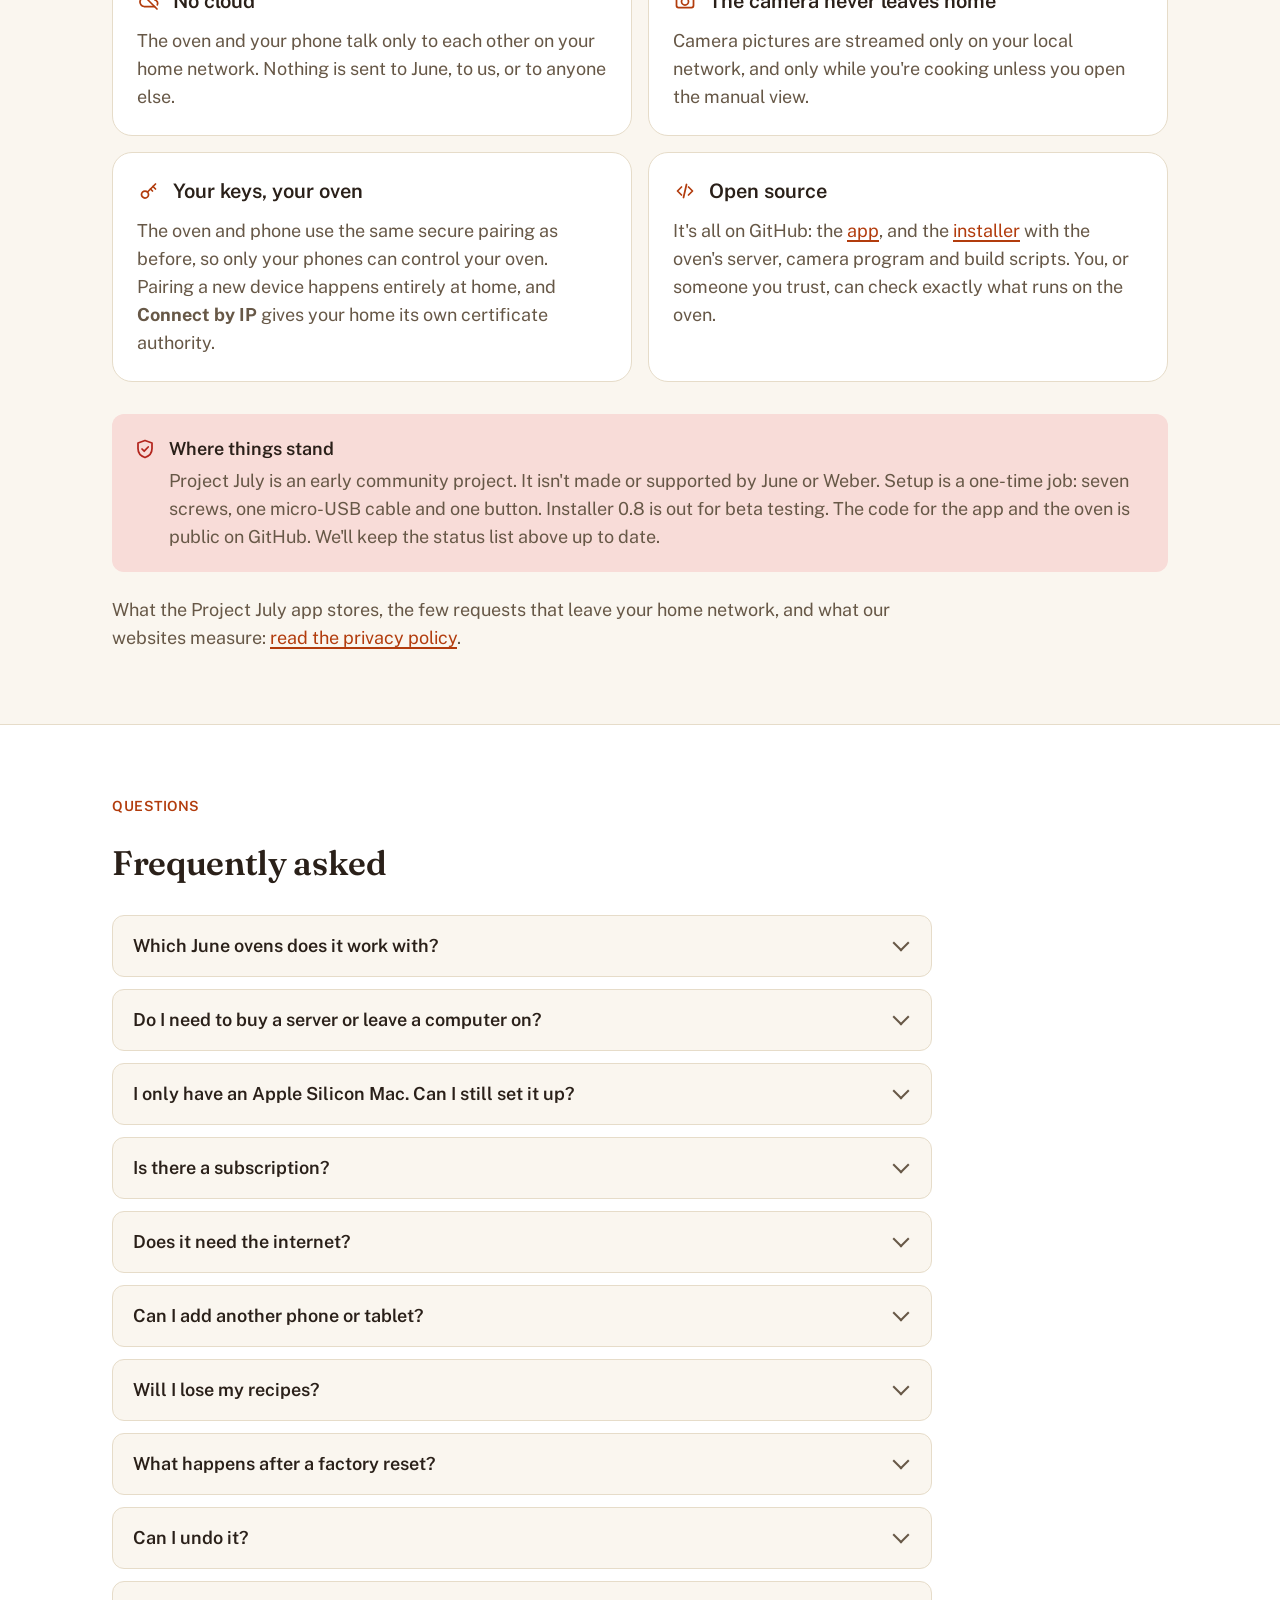
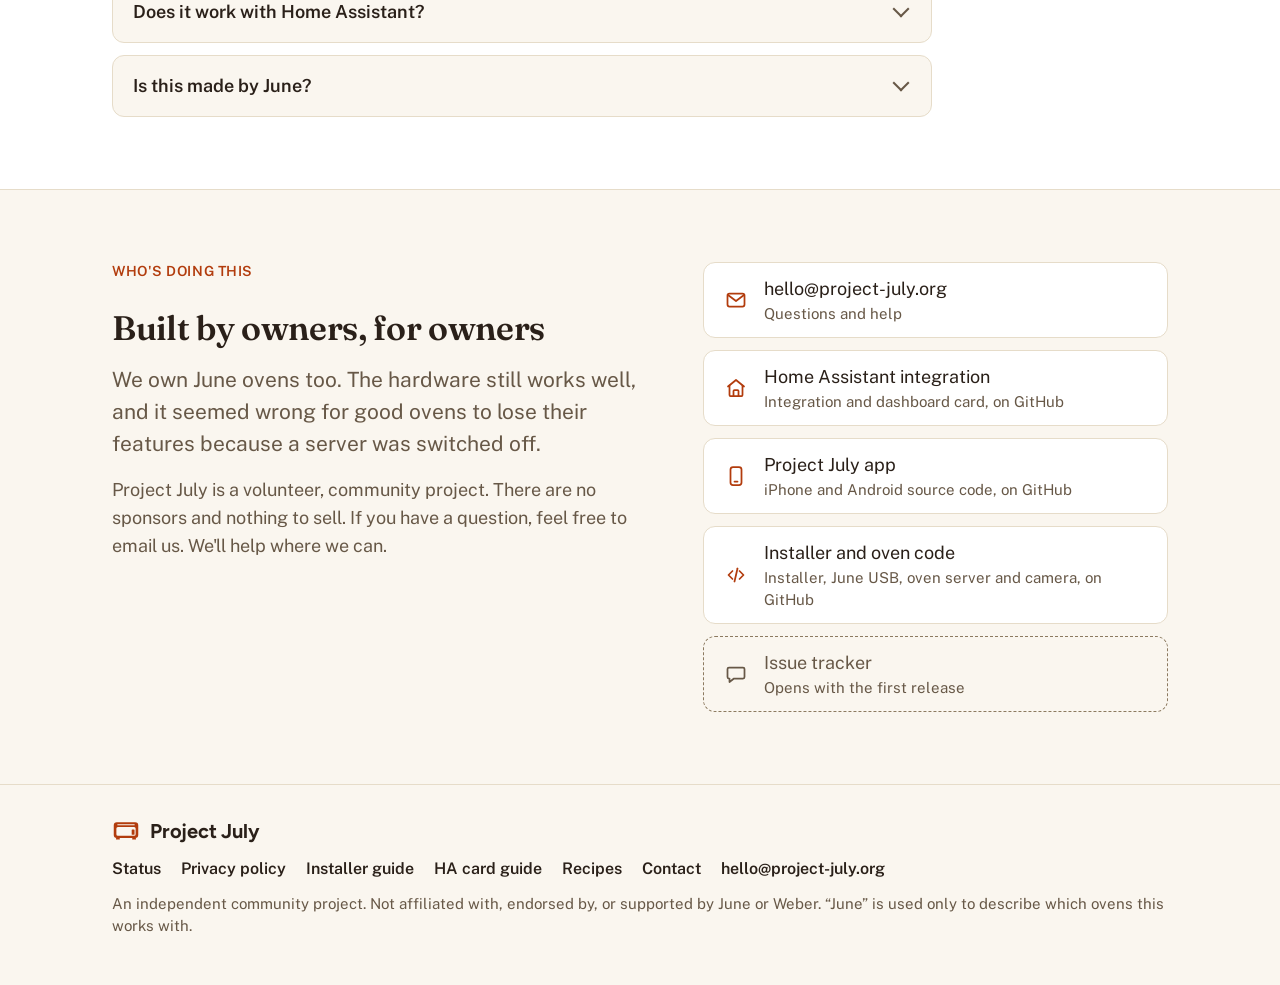
==== commit 6463bd1b: "Installer 0.9.0: build box, downloads row and Latest updates entry" ====
--- a/public/index.html
+++ b/public/index.html
@@ -455,7 +455,7 @@
             <tr><td class="file-name">Per-home certificates</td><td><span class="jo-pill jo-pill-ready"><span class="jo-pill-dot" aria-hidden="true"></span>Working</span></td><td data-label="Notes" class="muted">Each home gets its own security keys. Phone and Home Assistant pairing verified on 3 October.</td></tr>
             <tr><td class="file-name">Recipes and presets</td><td><span class="jo-pill jo-pill-ready"><span class="jo-pill-dot" aria-hidden="true"></span>Working</span></td><td data-label="Notes" class="muted">June's preset library is back on the oven, so Proof and Slow Cook work again.</td></tr>
             <tr><td class="file-name">Find the oven by name</td><td><span class="jo-pill jo-pill-ready"><span class="jo-pill-dot" aria-hidden="true"></span>Working</span></td><td data-label="Notes" class="muted">With <strong>Connect by name</strong>, the oven advertises <span class="mono">june.local</span>, or <span class="mono">june2.local</span> and <span class="mono">june3.local</span> for more ovens. Networks that block multicast need a local DNS entry, or <strong>Connect by IP</strong>.</td></tr>
-            <tr><td class="file-name">Guided installer</td><td><span class="jo-pill jo-pill-heat"><span class="jo-pill-dot" aria-hidden="true"></span>Beta</span></td><td data-label="Notes" class="muted">Version 0.8.1 is out for beta testing: <a href="https://downloads.project-july.org/installer/latest">download it</a>. A few <a href="/setup/">guided steps</a>: start a laptop from USB, connect the oven, and the installer does the rest.</td></tr>
+            <tr><td class="file-name">Guided installer</td><td><span class="jo-pill jo-pill-heat"><span class="jo-pill-dot" aria-hidden="true"></span>Beta</span></td><td data-label="Notes" class="muted">Version 0.9.0 is out for beta testing: <a href="https://downloads.project-july.org/installer/latest">download it</a>. A few <a href="/setup/">guided steps</a>: start a laptop from USB, connect the oven, and the installer does the rest.</td></tr>
           </tbody>
         </table>
       </div>
@@ -474,7 +474,17 @@
         <div>
           <h3 style="font-size:20px;line-height:28px;font-family:var(--font-sans);margin-bottom:var(--space-4)">Latest updates</h3>
           <!-- Add a new dated line at the top each time something is verified. -->
-          <ol class="updates" reversed start="17">
+          <ol class="updates" reversed start="18">
+            <li>
+              <time datetime="2026-10-25">25 Oct 2026</time>
+              <b>Installer 0.9.0</b>
+              <ul>
+                <li>Wireless updates for the oven. After this install, the oven can fetch new versions of its cooking app over your normal internet connection, with no cables and no ADB. Each update is signed with the project's offline key and checked before it is installed, and a failed update rolls back to the previous version.</li>
+                <li>Start updates from <strong>Software updates</strong> on the oven's <span class="mono">https://&lt;oven-ip&gt;/local</span> page, with the update token the installer saves on the USB stick (<span class="mono">june-logs/update-token.txt</span>). Controls only work over HTTPS.</li>
+                <li>Includes the food detection Chef build: remote cook starts are no longer blocked when the oven detects food inside.</li>
+                <li>The updater comes from Phunctional, the largest community contribution so far. Thank you. <a href="https://github.com/prj-july/installer/blob/main/RELEASE_NOTES.md">Release notes</a></li>
+              </ul>
+            </li>
             <li>
               <time datetime="2026-10-25">25 Oct 2026</time>
               <b>Installer 0.8.1</b>
@@ -671,8 +681,8 @@
             </tr>
             <tr>
               <td><a class="file-name" href="https://downloads.project-july.org/installer/latest">Installer USB image</a></td>
-              <td data-label="What it's for" class="muted">Version 0.8.1 (beta), build <code>20261024-1938-6a424294</code>, <code>june-local-live.iso</code>, about 1.4 GB. <a href="https://github.com/prj-july/installer/blob/main/RELEASE_NOTES.md">Release notes</a>. June USB downloads it for you; you only need it yourself for a <a href="installer/#ventoy">Ventoy USB stick</a>.</td>
-              <td data-label="SHA-256"><code class="checksum">8bb37bc681c61ba5d45ead47d46645f8795a3640db4b03b8a33533115a8e035e</code></td>
+              <td data-label="What it's for" class="muted">Version 0.9.0 (beta), build <code>20261024-2321-92e76458</code>, <code>june-local-live.iso</code>, about 1.4 GB. <a href="https://github.com/prj-july/installer/blob/main/RELEASE_NOTES.md">Release notes</a>. June USB downloads it for you; you only need it yourself for a <a href="installer/#ventoy">Ventoy USB stick</a>.</td>
+              <td data-label="SHA-256"><code class="checksum">1db073270cadf6d8cd9f2b49480882ccd3dea2212f28ae8055f1698314ccbe98</code></td>
             </tr>
             <tr>
               <td class="file-name">On-oven runbook</td>
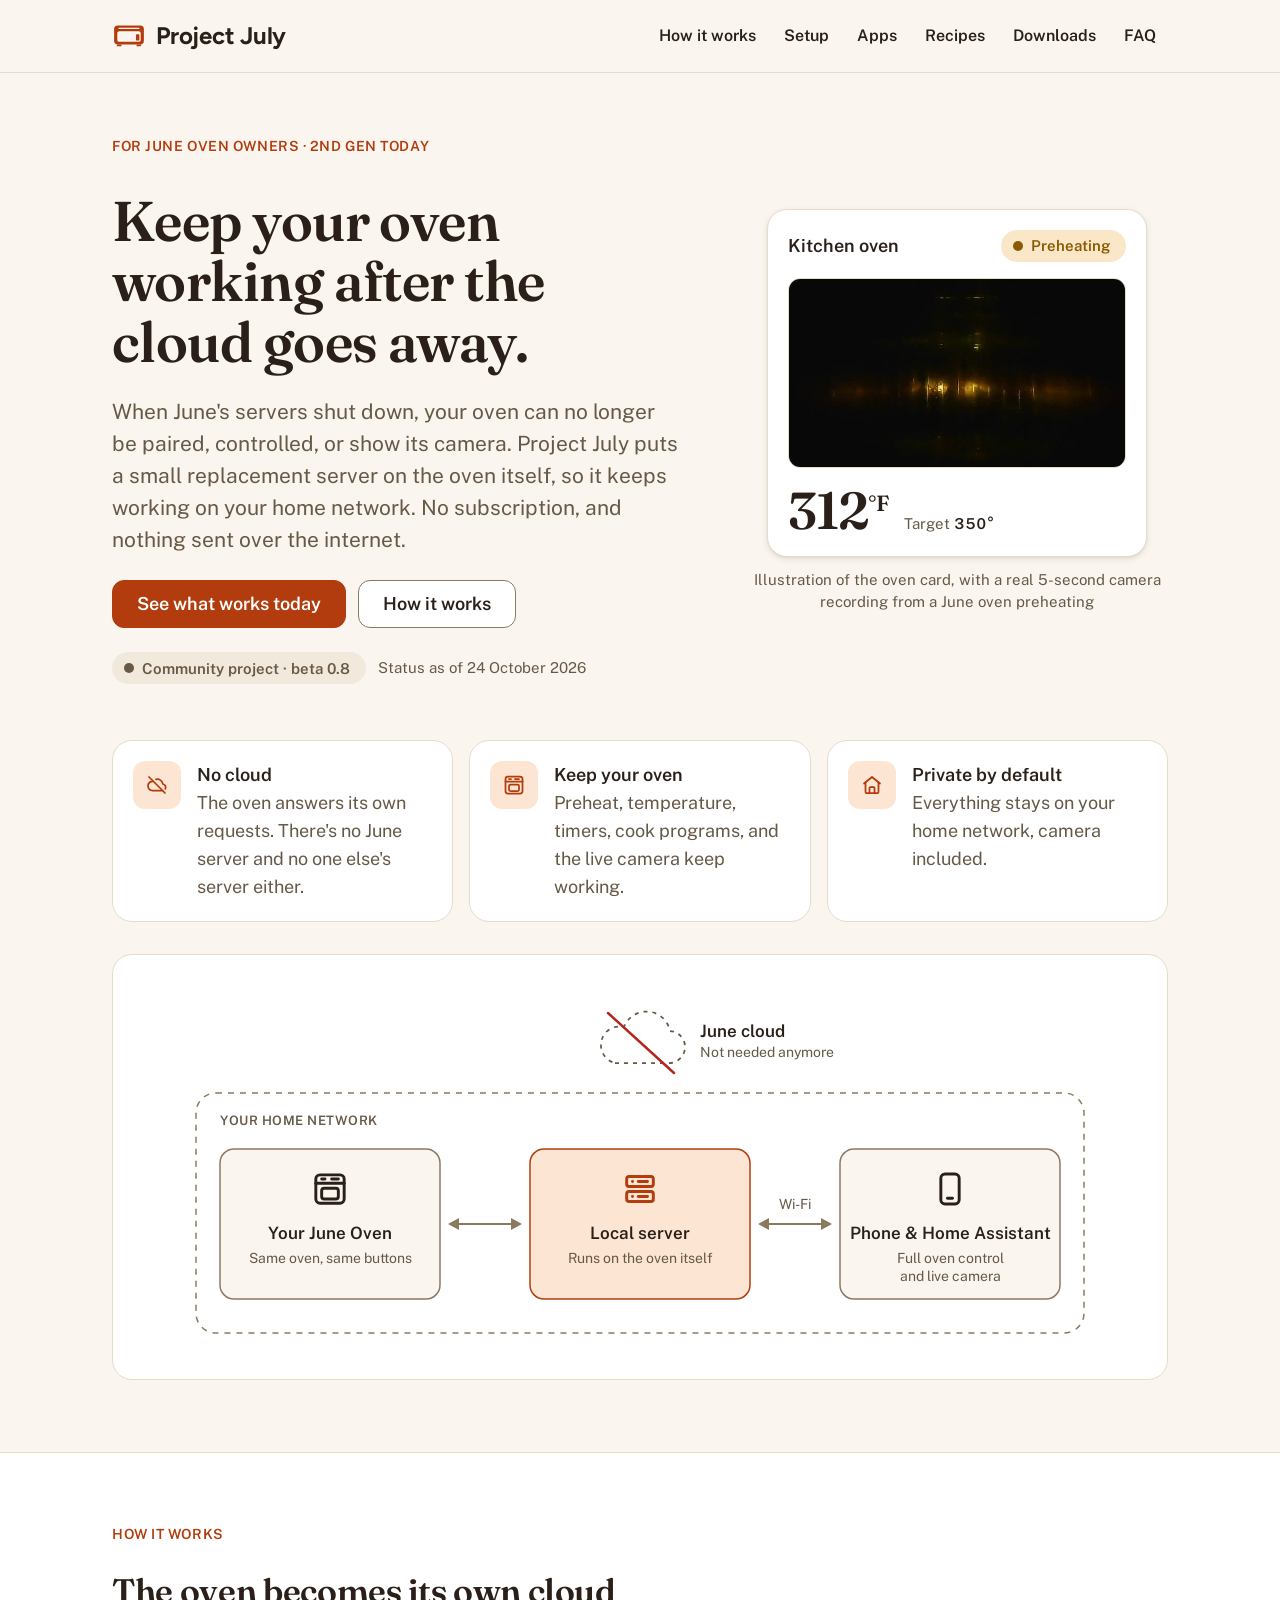
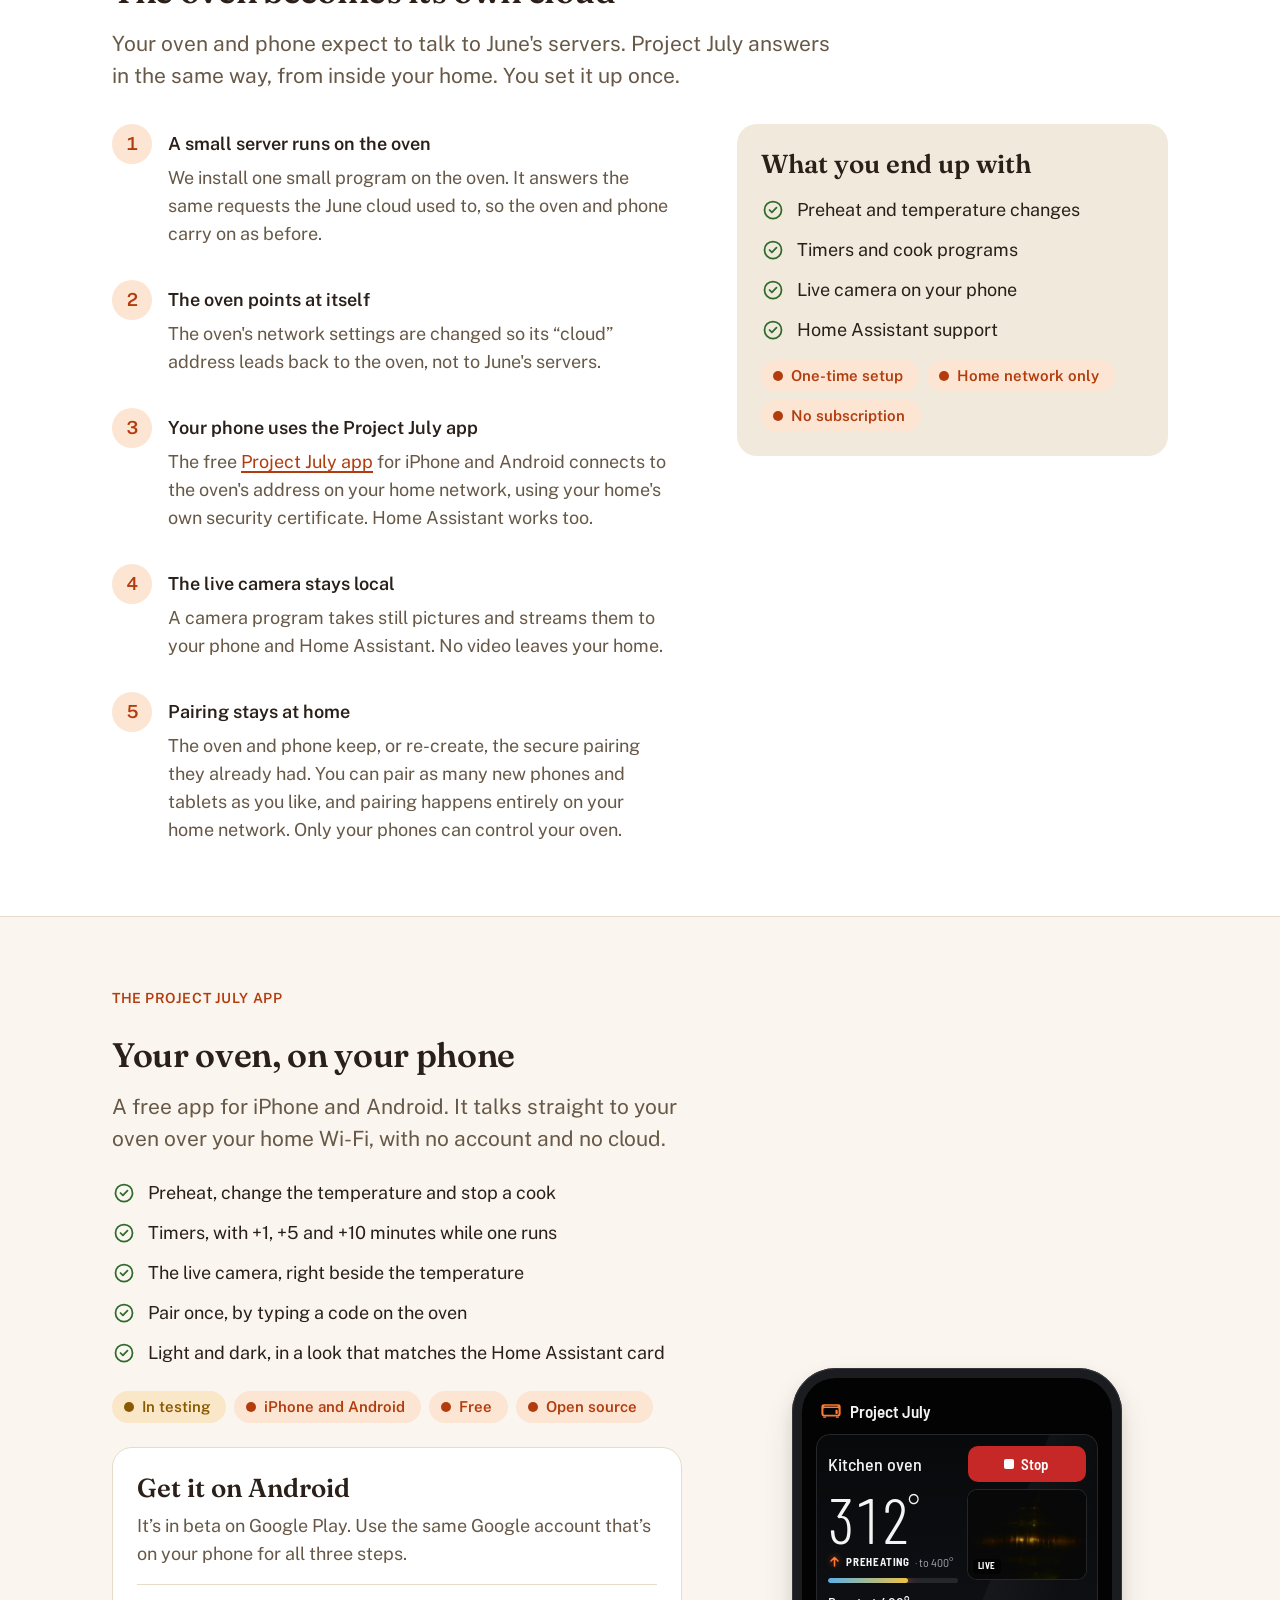
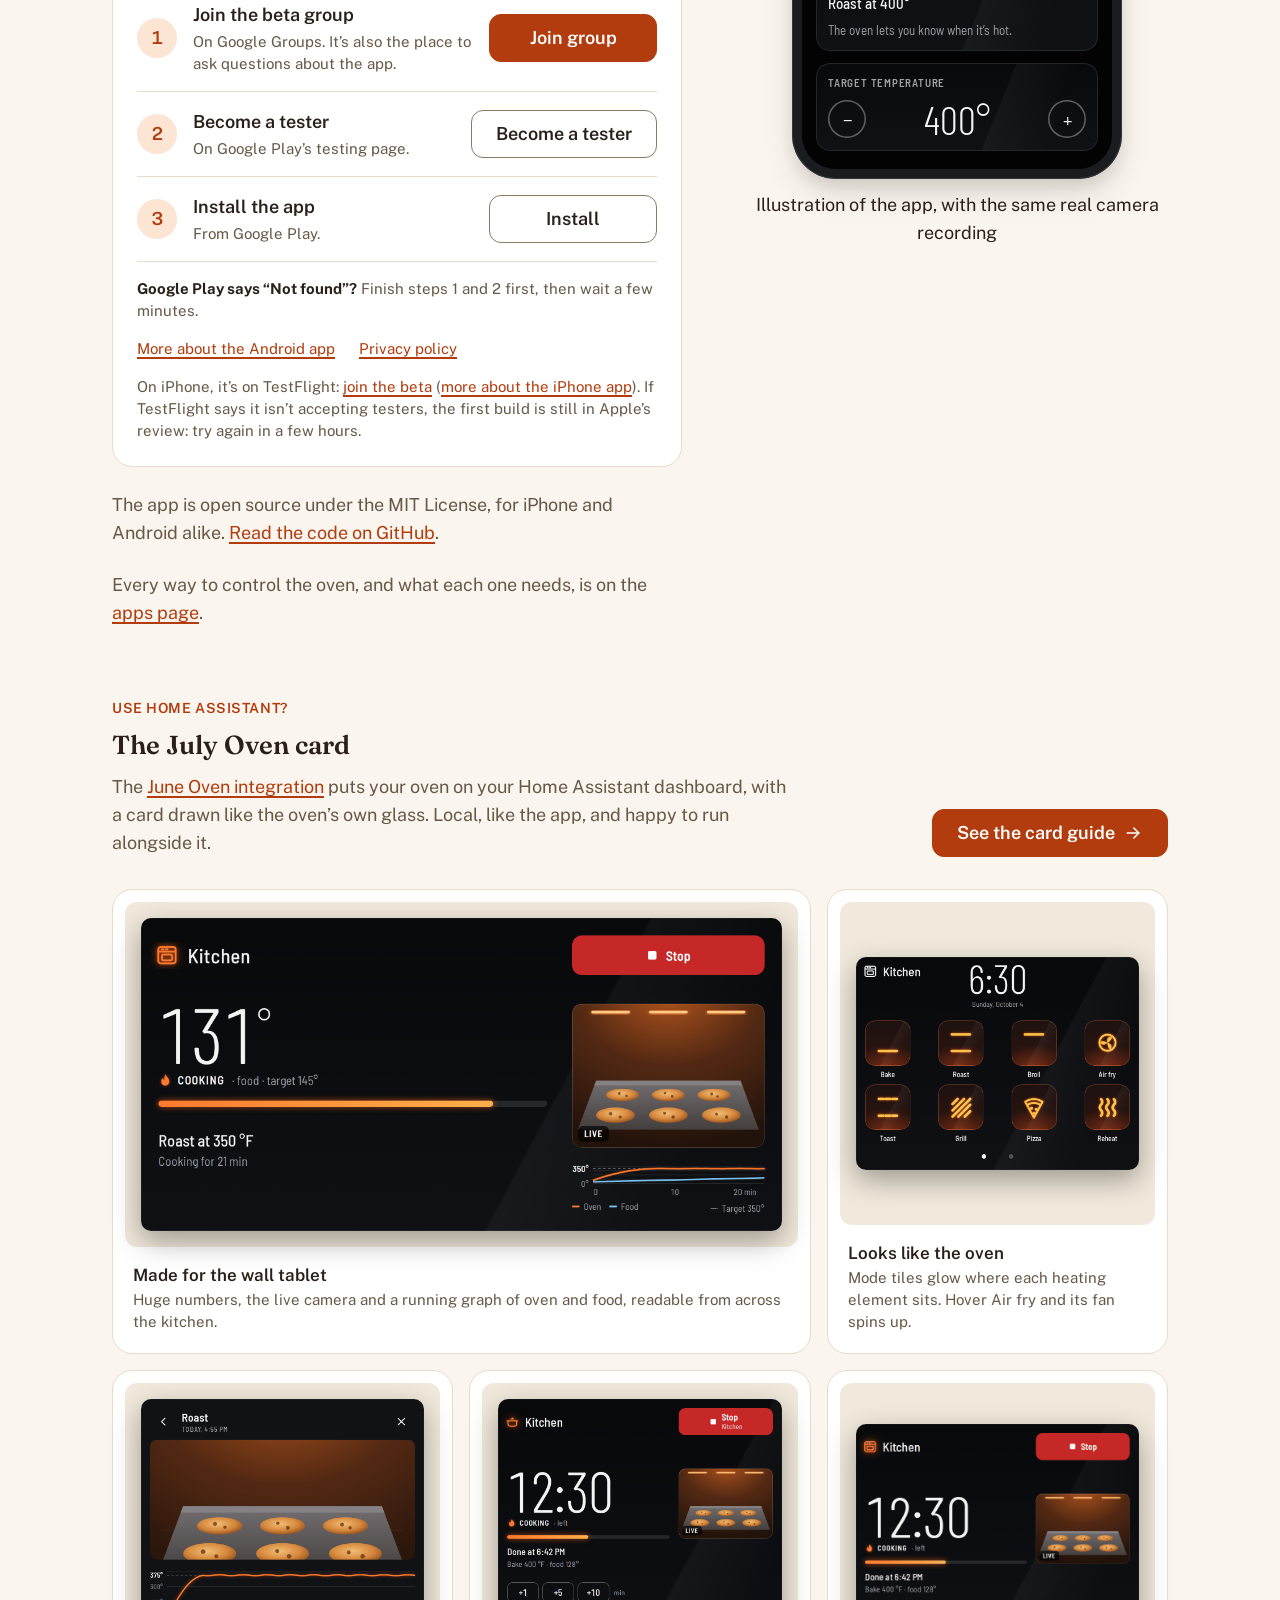
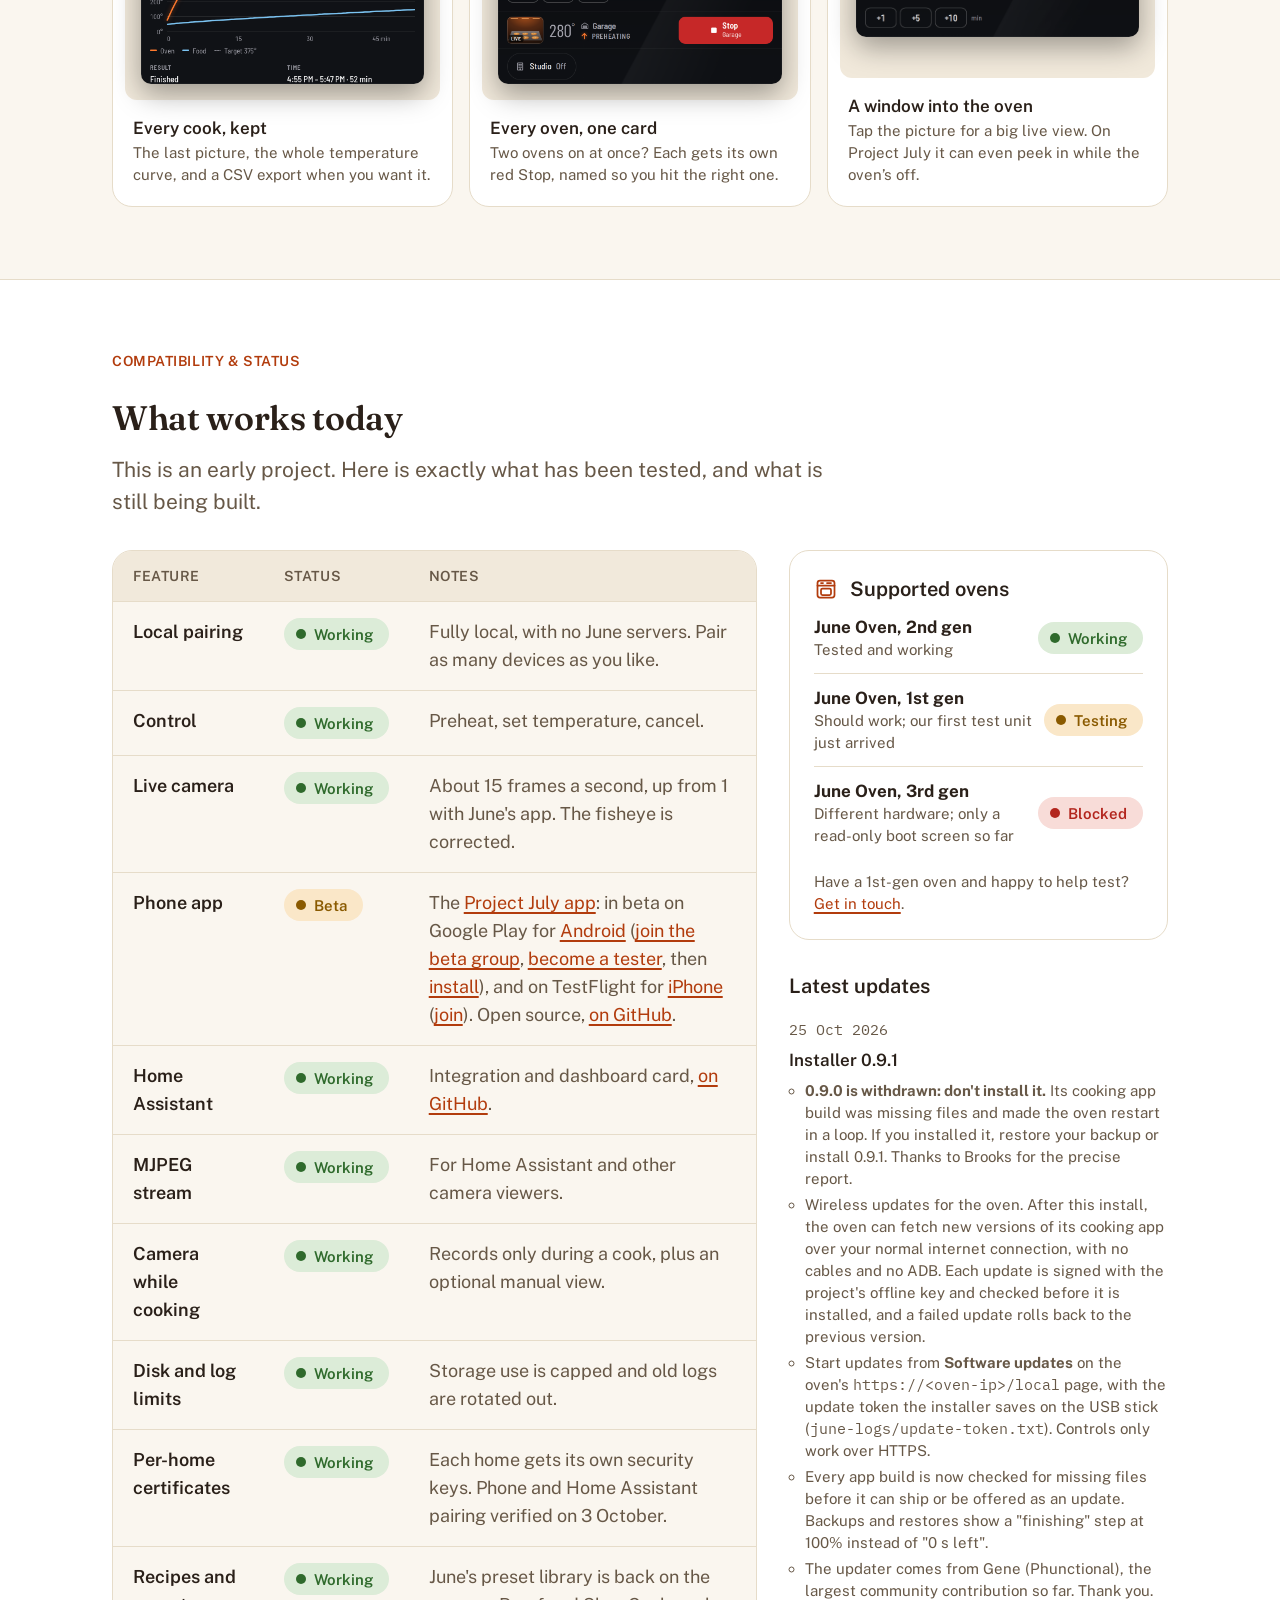
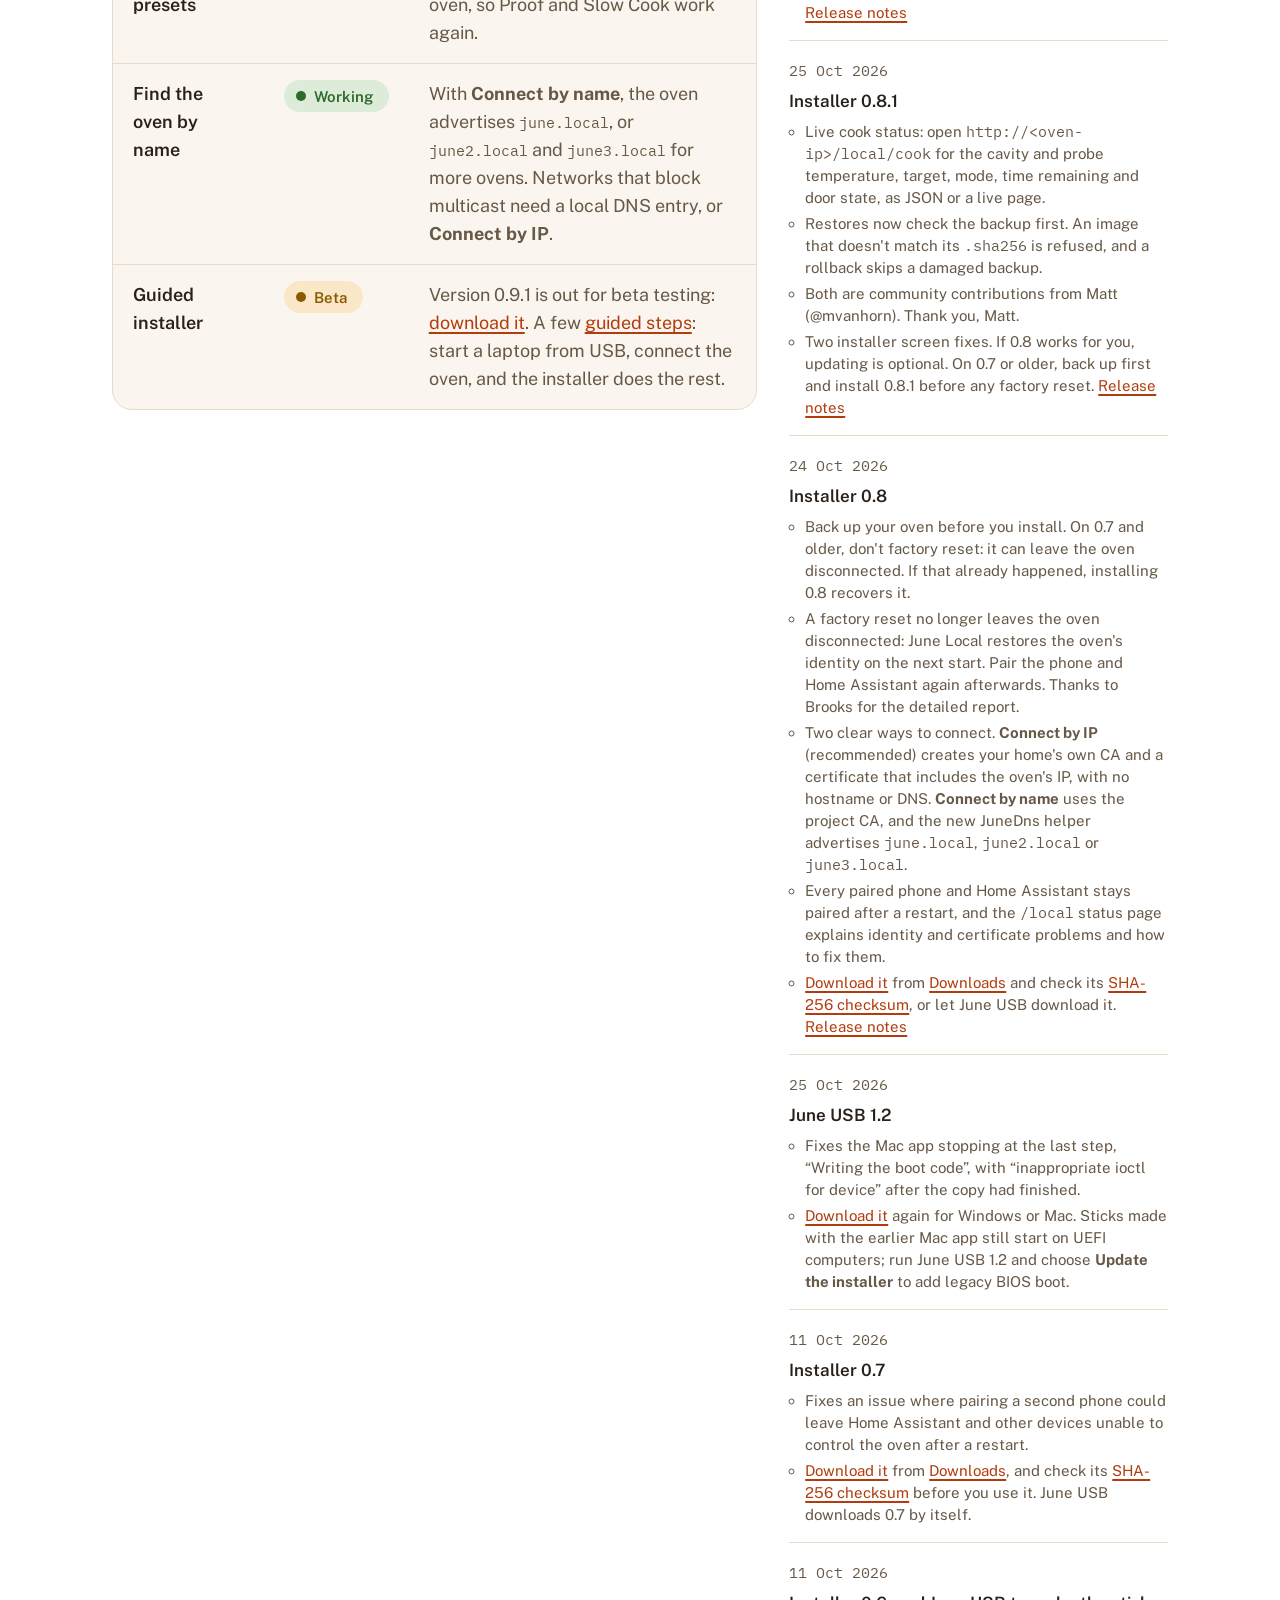
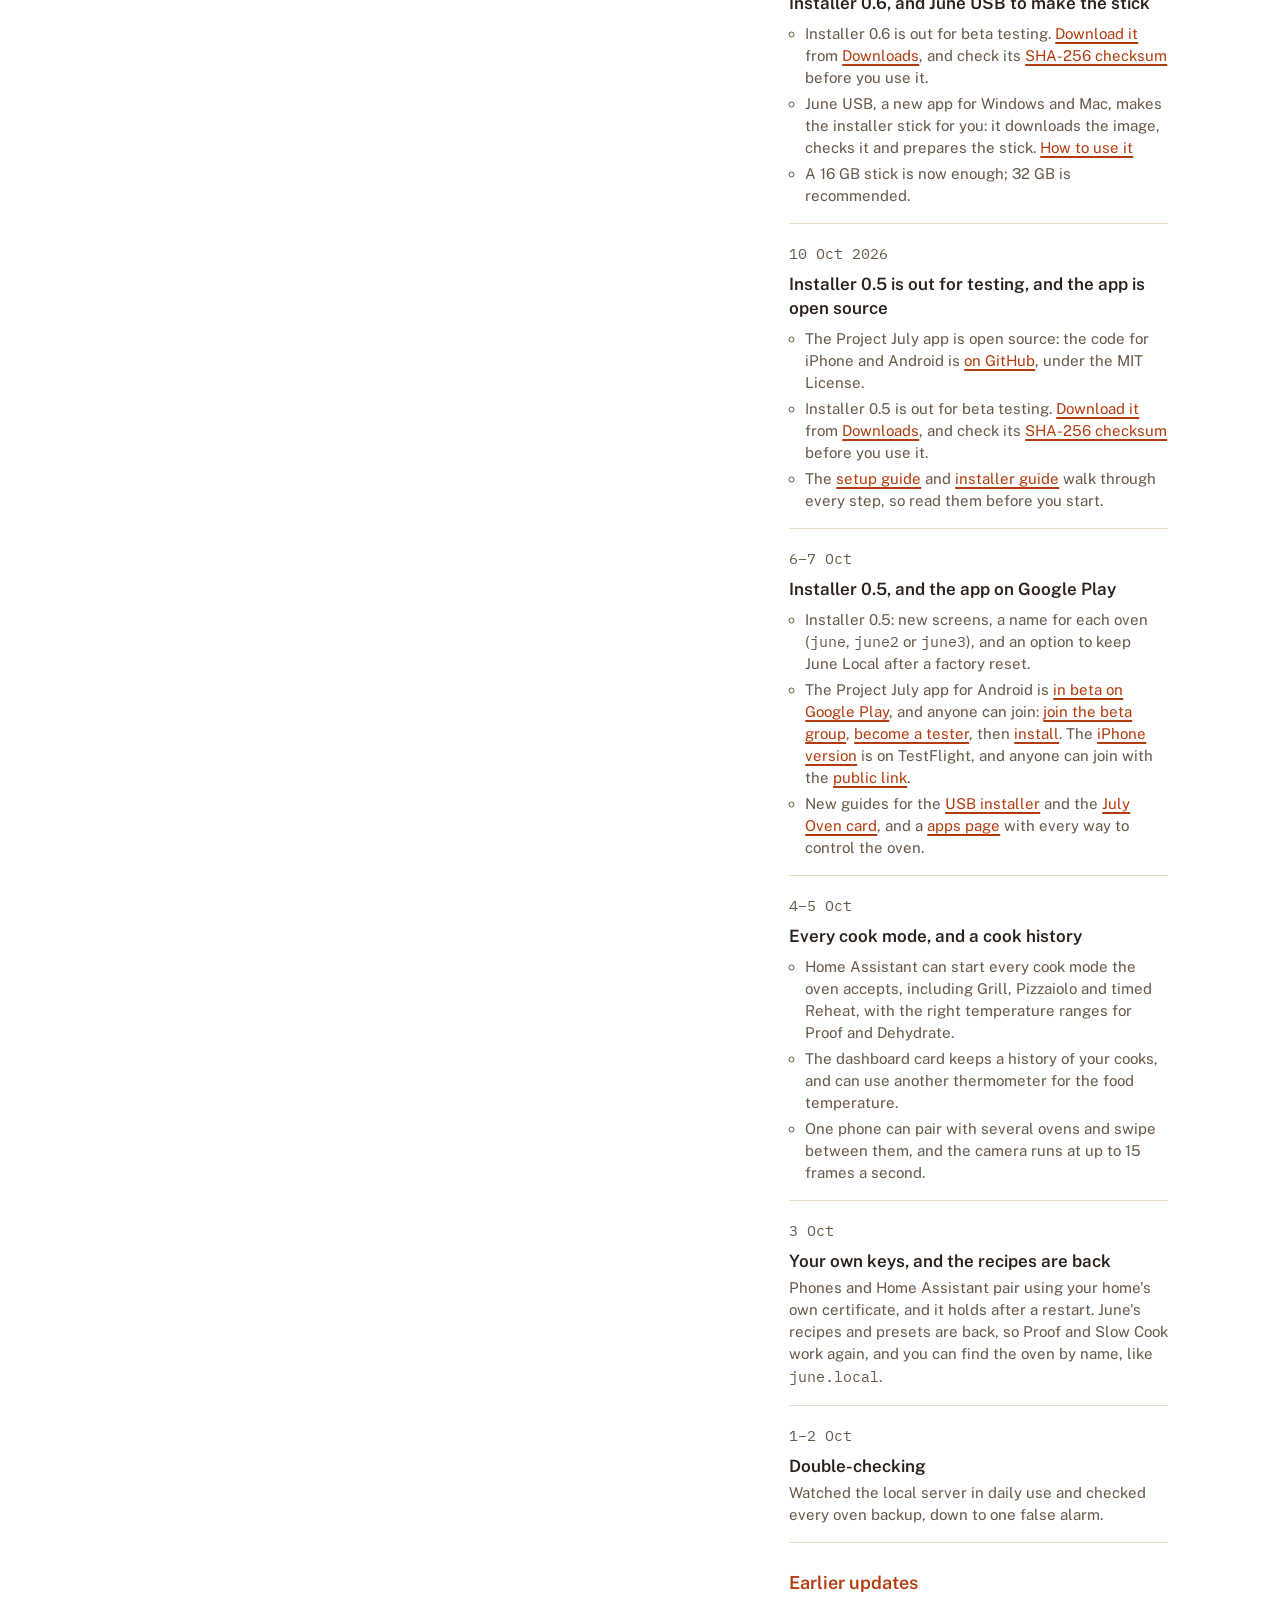
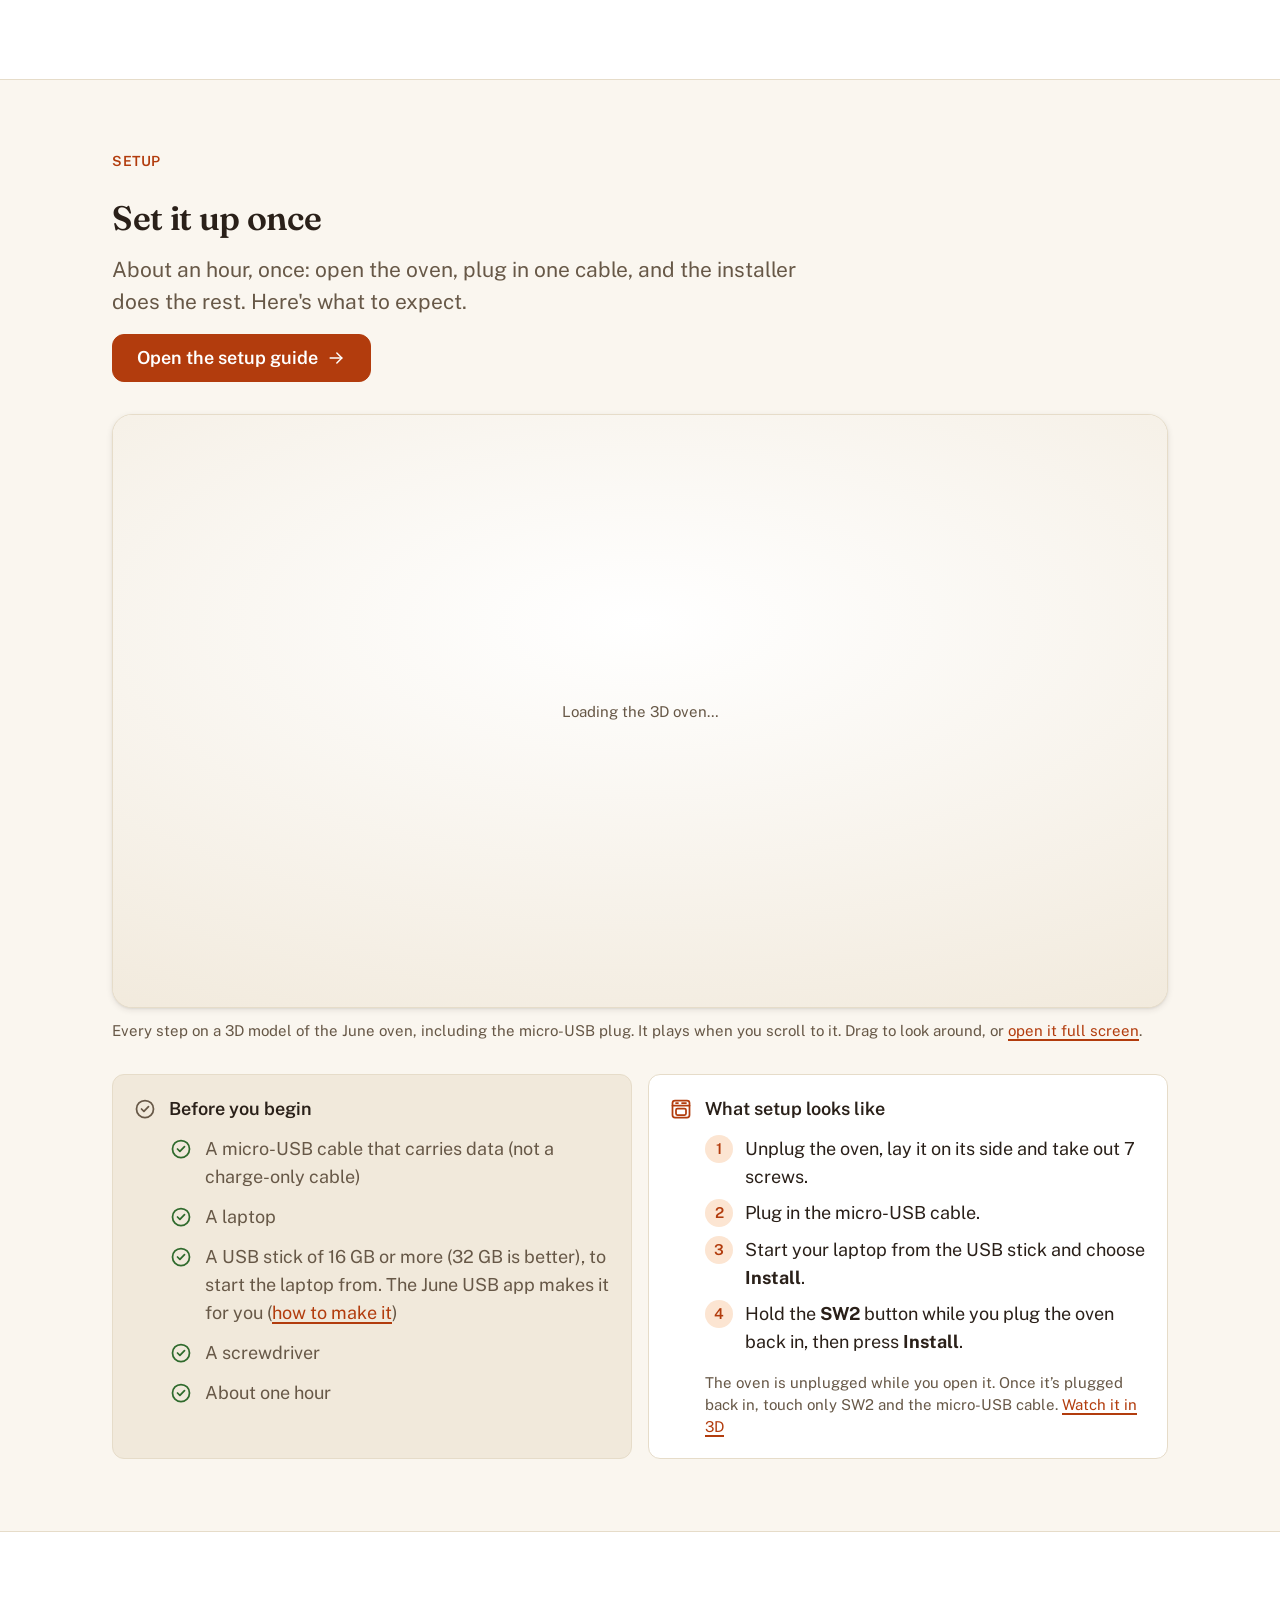
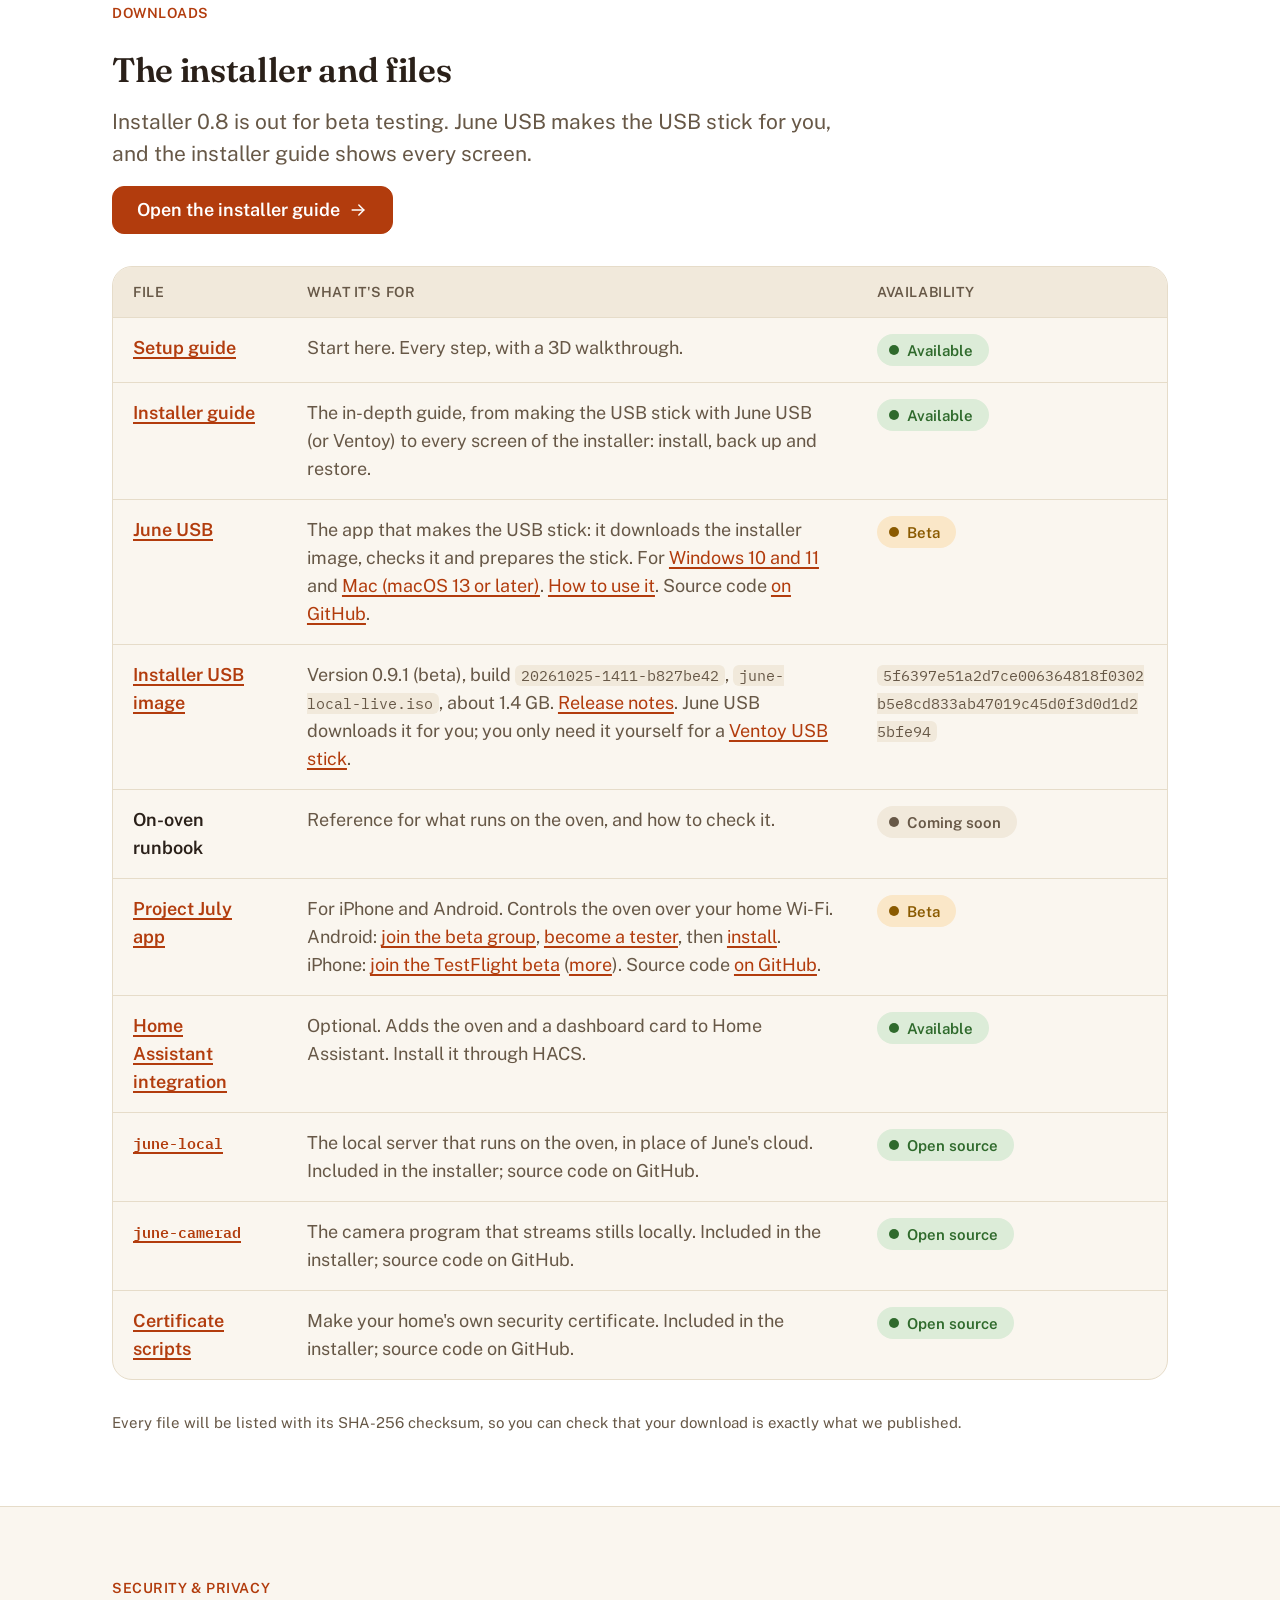
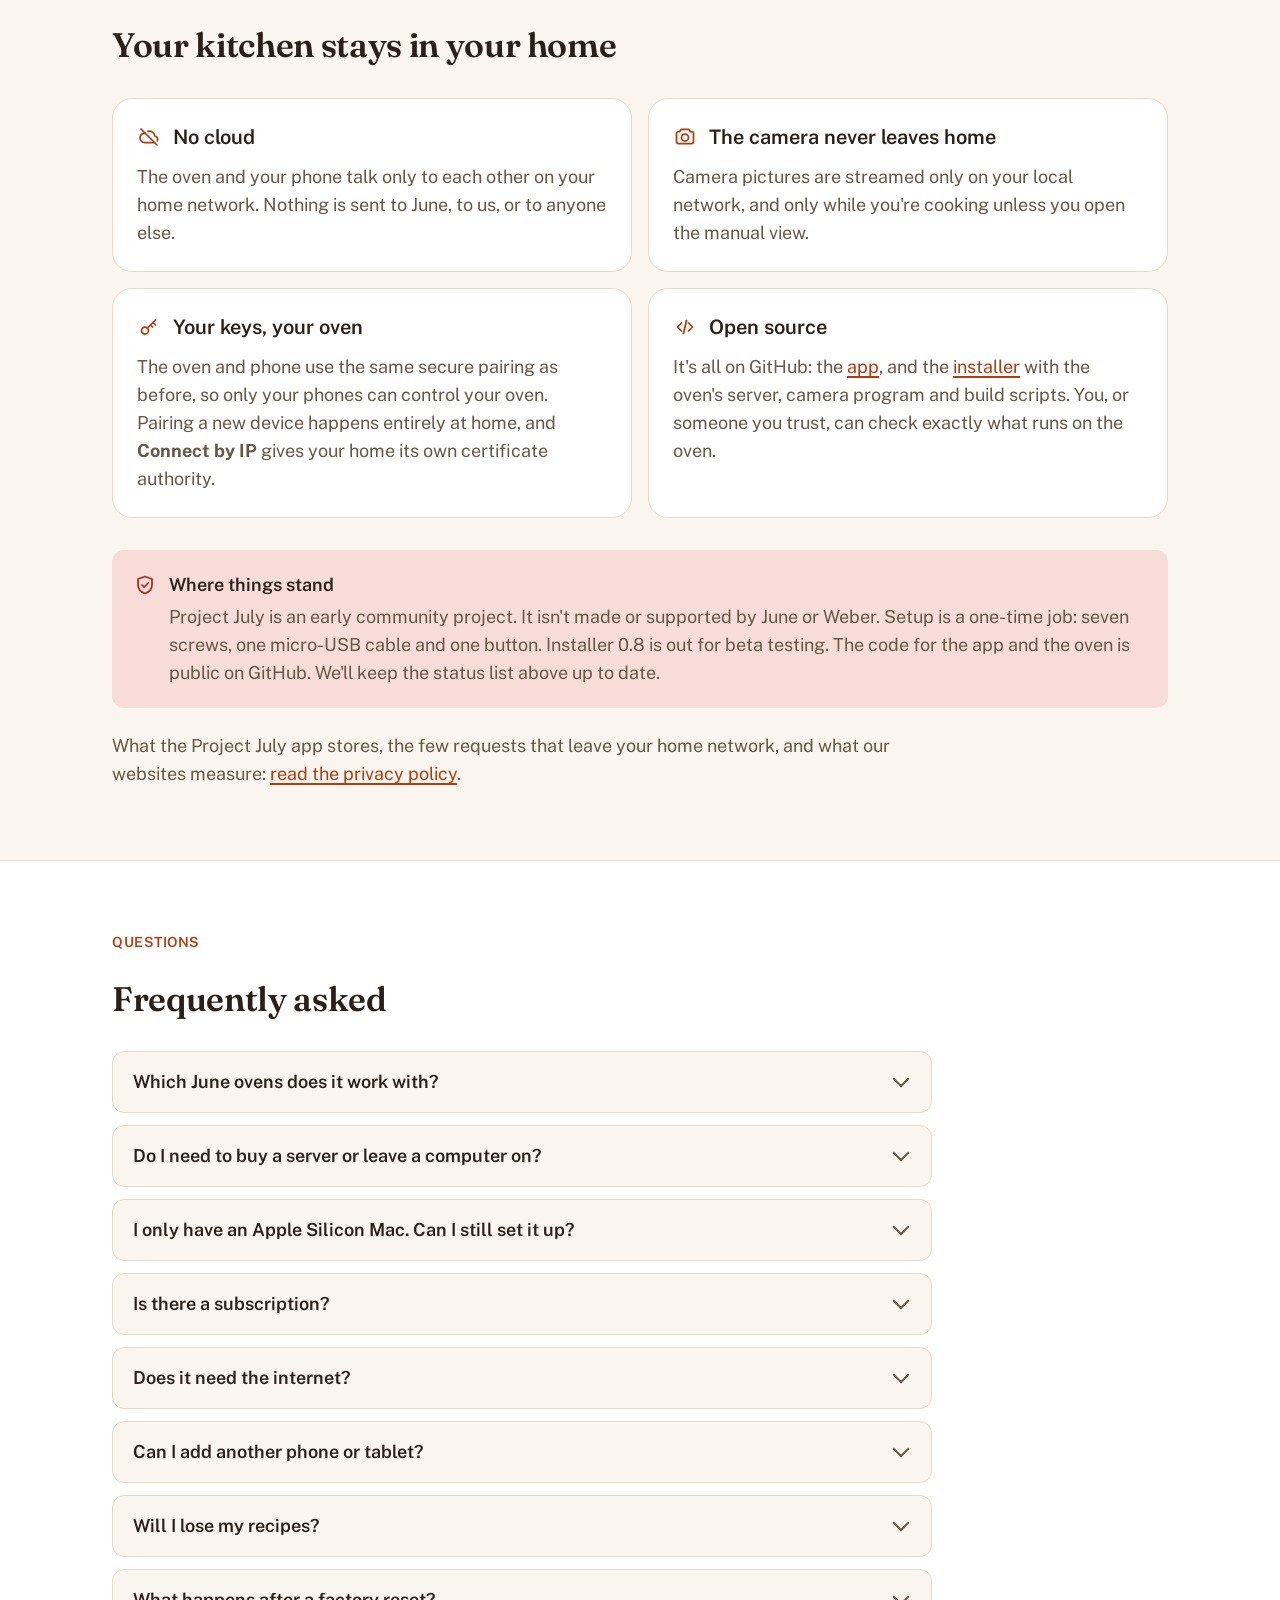
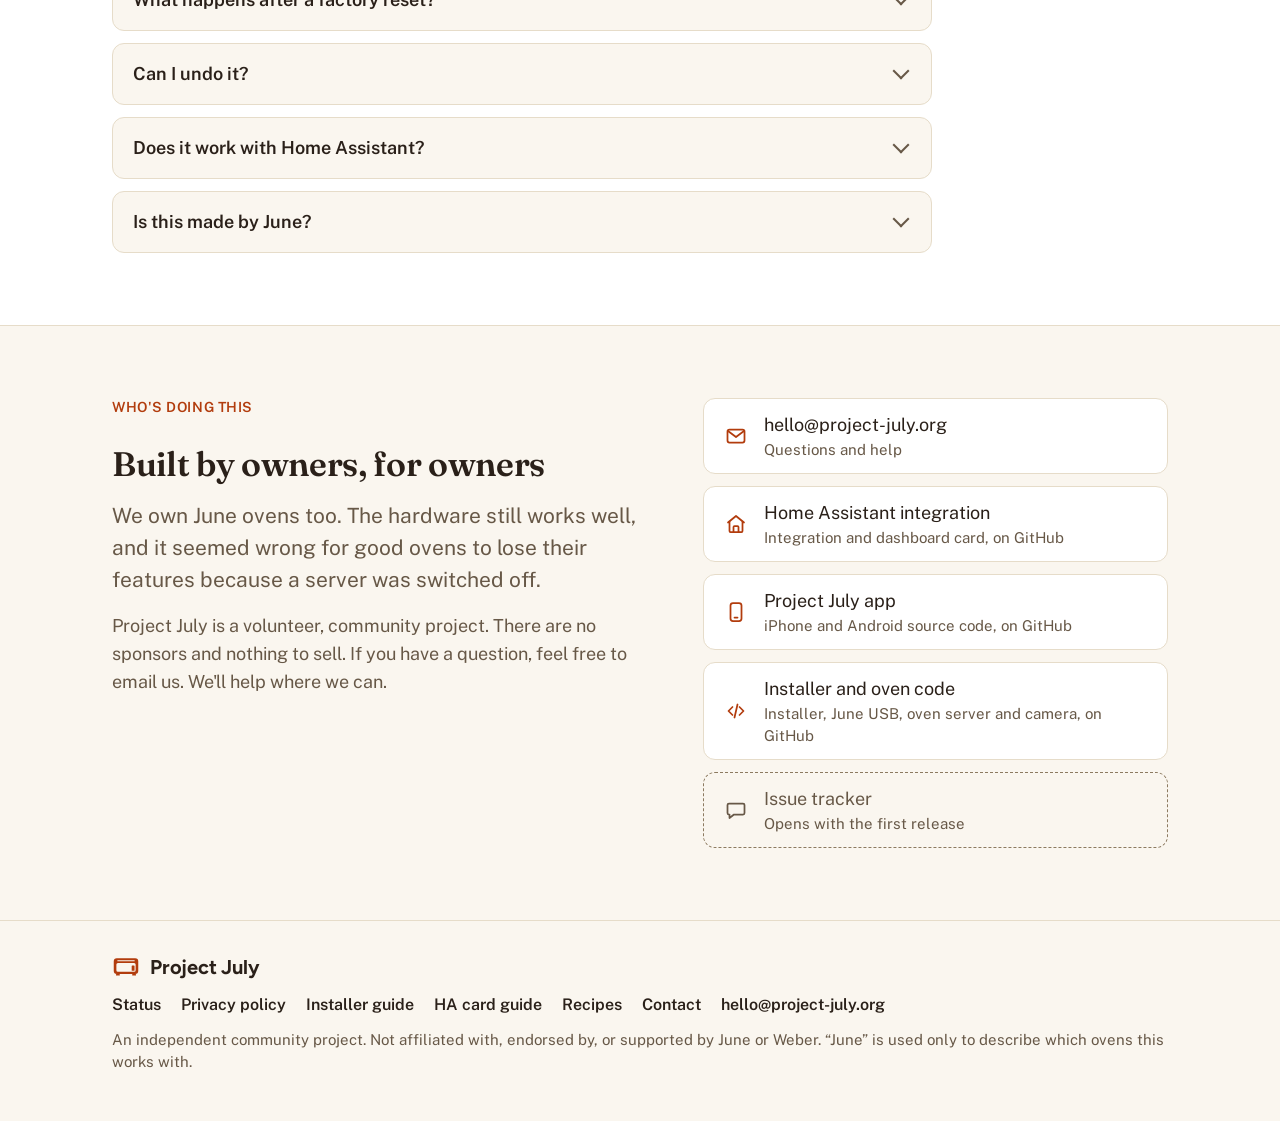
==== commit 44060295: "Installer 0.9.1: replace the withdrawn 0.9.0 build box and update entry" ====
--- a/public/index.html
+++ b/public/index.html
@@ -455,7 +455,7 @@
             <tr><td class="file-name">Per-home certificates</td><td><span class="jo-pill jo-pill-ready"><span class="jo-pill-dot" aria-hidden="true"></span>Working</span></td><td data-label="Notes" class="muted">Each home gets its own security keys. Phone and Home Assistant pairing verified on 3 October.</td></tr>
             <tr><td class="file-name">Recipes and presets</td><td><span class="jo-pill jo-pill-ready"><span class="jo-pill-dot" aria-hidden="true"></span>Working</span></td><td data-label="Notes" class="muted">June's preset library is back on the oven, so Proof and Slow Cook work again.</td></tr>
             <tr><td class="file-name">Find the oven by name</td><td><span class="jo-pill jo-pill-ready"><span class="jo-pill-dot" aria-hidden="true"></span>Working</span></td><td data-label="Notes" class="muted">With <strong>Connect by name</strong>, the oven advertises <span class="mono">june.local</span>, or <span class="mono">june2.local</span> and <span class="mono">june3.local</span> for more ovens. Networks that block multicast need a local DNS entry, or <strong>Connect by IP</strong>.</td></tr>
-            <tr><td class="file-name">Guided installer</td><td><span class="jo-pill jo-pill-heat"><span class="jo-pill-dot" aria-hidden="true"></span>Beta</span></td><td data-label="Notes" class="muted">Version 0.9.0 is out for beta testing: <a href="https://downloads.project-july.org/installer/latest">download it</a>. A few <a href="/setup/">guided steps</a>: start a laptop from USB, connect the oven, and the installer does the rest.</td></tr>
+            <tr><td class="file-name">Guided installer</td><td><span class="jo-pill jo-pill-heat"><span class="jo-pill-dot" aria-hidden="true"></span>Beta</span></td><td data-label="Notes" class="muted">Version 0.9.1 is out for beta testing: <a href="https://downloads.project-july.org/installer/latest">download it</a>. A few <a href="/setup/">guided steps</a>: start a laptop from USB, connect the oven, and the installer does the rest.</td></tr>
           </tbody>
         </table>
       </div>
@@ -477,12 +477,13 @@
           <ol class="updates" reversed start="18">
             <li>
               <time datetime="2026-10-25">25 Oct 2026</time>
-              <b>Installer 0.9.0</b>
+              <b>Installer 0.9.1</b>
               <ul>
+                <li><strong>0.9.0 is withdrawn: don't install it.</strong> Its cooking app build was missing files and made the oven restart in a loop. If you installed it, restore your backup or install 0.9.1. Thanks to Brooks for the precise report.</li>
                 <li>Wireless updates for the oven. After this install, the oven can fetch new versions of its cooking app over your normal internet connection, with no cables and no ADB. Each update is signed with the project's offline key and checked before it is installed, and a failed update rolls back to the previous version.</li>
                 <li>Start updates from <strong>Software updates</strong> on the oven's <span class="mono">https://&lt;oven-ip&gt;/local</span> page, with the update token the installer saves on the USB stick (<span class="mono">june-logs/update-token.txt</span>). Controls only work over HTTPS.</li>
-                <li>Includes the food detection Chef build: remote cook starts are no longer blocked when the oven detects food inside.</li>
-                <li>The updater comes from Phunctional, the largest community contribution so far. Thank you. <a href="https://github.com/prj-july/installer/blob/main/RELEASE_NOTES.md">Release notes</a></li>
+                <li>Every app build is now checked for missing files before it can ship or be offered as an update. Backups and restores show a "finishing" step at 100% instead of "0 s left".</li>
+                <li>The updater comes from Gene (Phunctional), the largest community contribution so far. Thank you. <a href="https://github.com/prj-july/installer/blob/main/RELEASE_NOTES.md">Release notes</a></li>
               </ul>
             </li>
             <li>
@@ -681,8 +682,8 @@
             </tr>
             <tr>
               <td><a class="file-name" href="https://downloads.project-july.org/installer/latest">Installer USB image</a></td>
-              <td data-label="What it's for" class="muted">Version 0.9.0 (beta), build <code>20261024-2321-92e76458</code>, <code>june-local-live.iso</code>, about 1.4 GB. <a href="https://github.com/prj-july/installer/blob/main/RELEASE_NOTES.md">Release notes</a>. June USB downloads it for you; you only need it yourself for a <a href="installer/#ventoy">Ventoy USB stick</a>.</td>
-              <td data-label="SHA-256"><code class="checksum">1db073270cadf6d8cd9f2b49480882ccd3dea2212f28ae8055f1698314ccbe98</code></td>
+              <td data-label="What it's for" class="muted">Version 0.9.1 (beta), build <code>20261025-1411-b827be42</code>, <code>june-local-live.iso</code>, about 1.4 GB. <a href="https://github.com/prj-july/installer/blob/main/RELEASE_NOTES.md">Release notes</a>. June USB downloads it for you; you only need it yourself for a <a href="installer/#ventoy">Ventoy USB stick</a>.</td>
+              <td data-label="SHA-256"><code class="checksum">5f6397e51a2d7ce006364818f0302b5e8cd833ab47019c45d0f3d0d1d25bfe94</code></td>
             </tr>
             <tr>
               <td class="file-name">On-oven runbook</td>
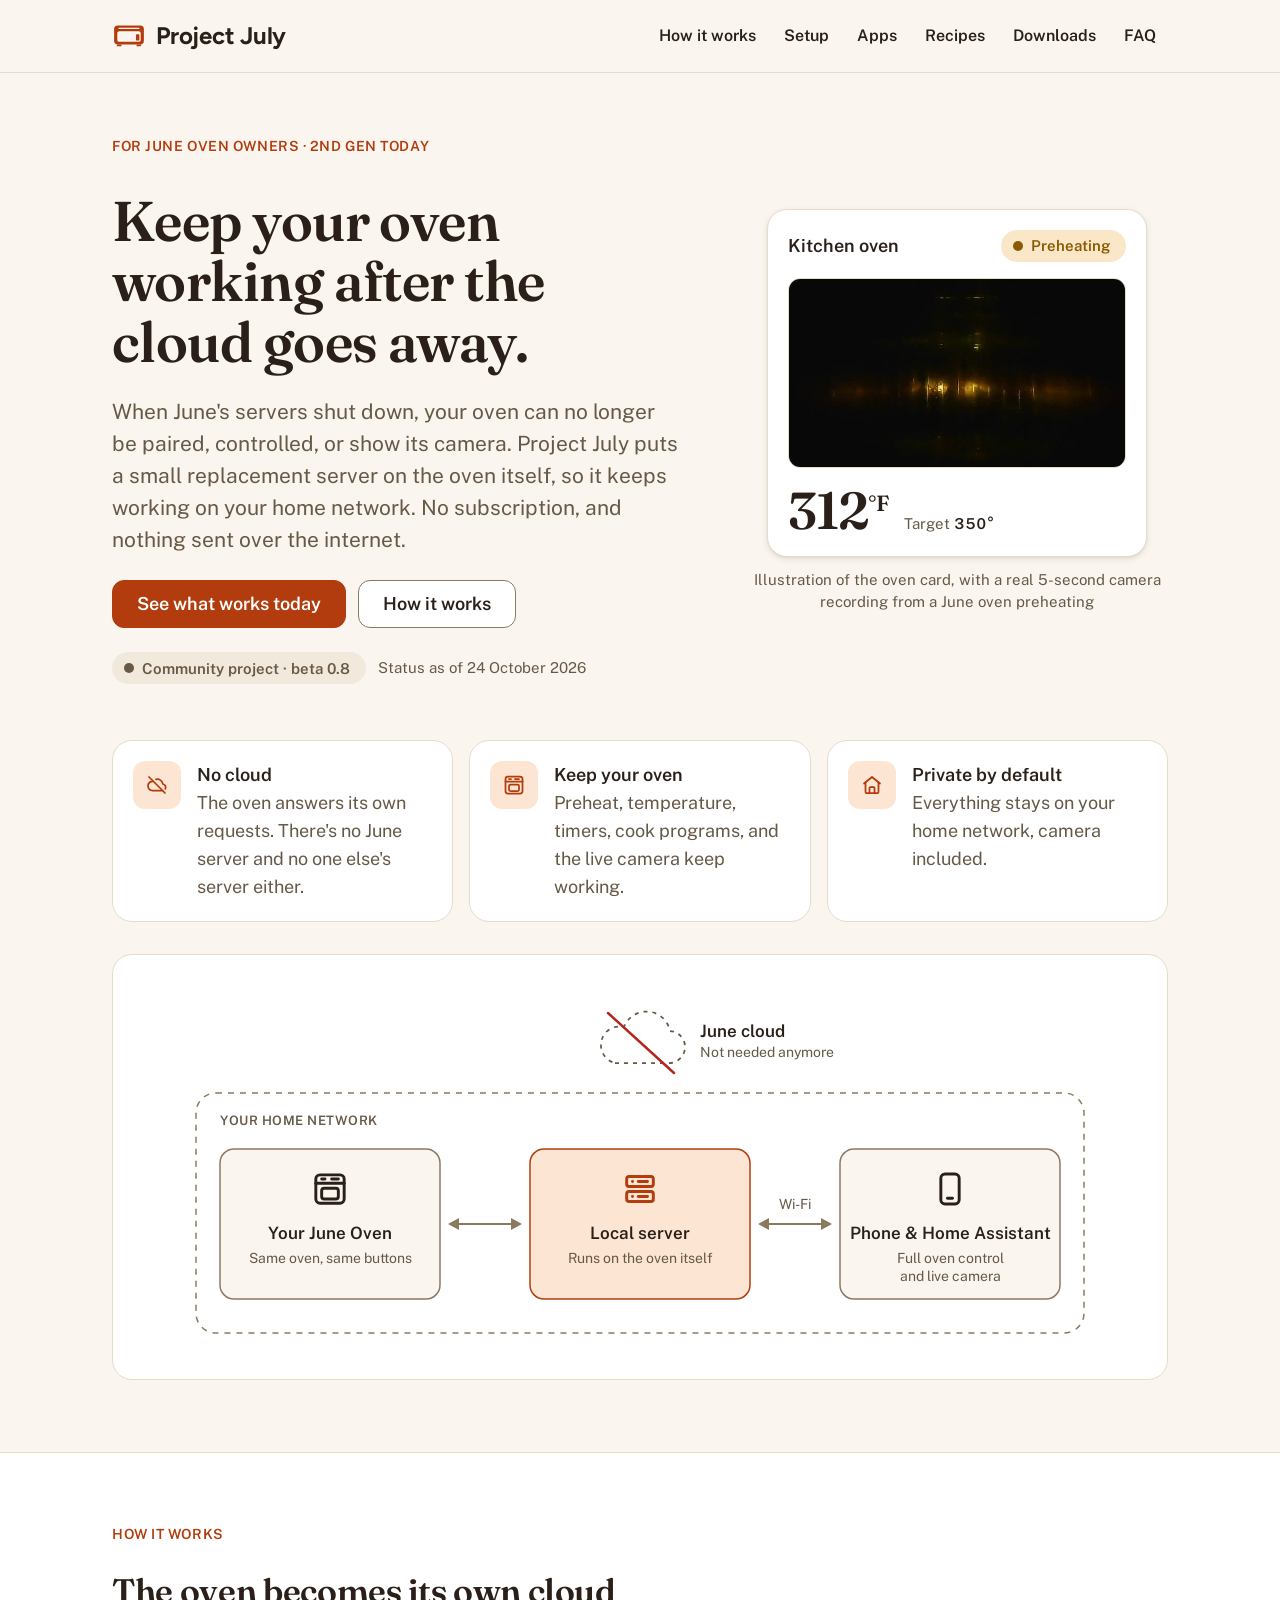
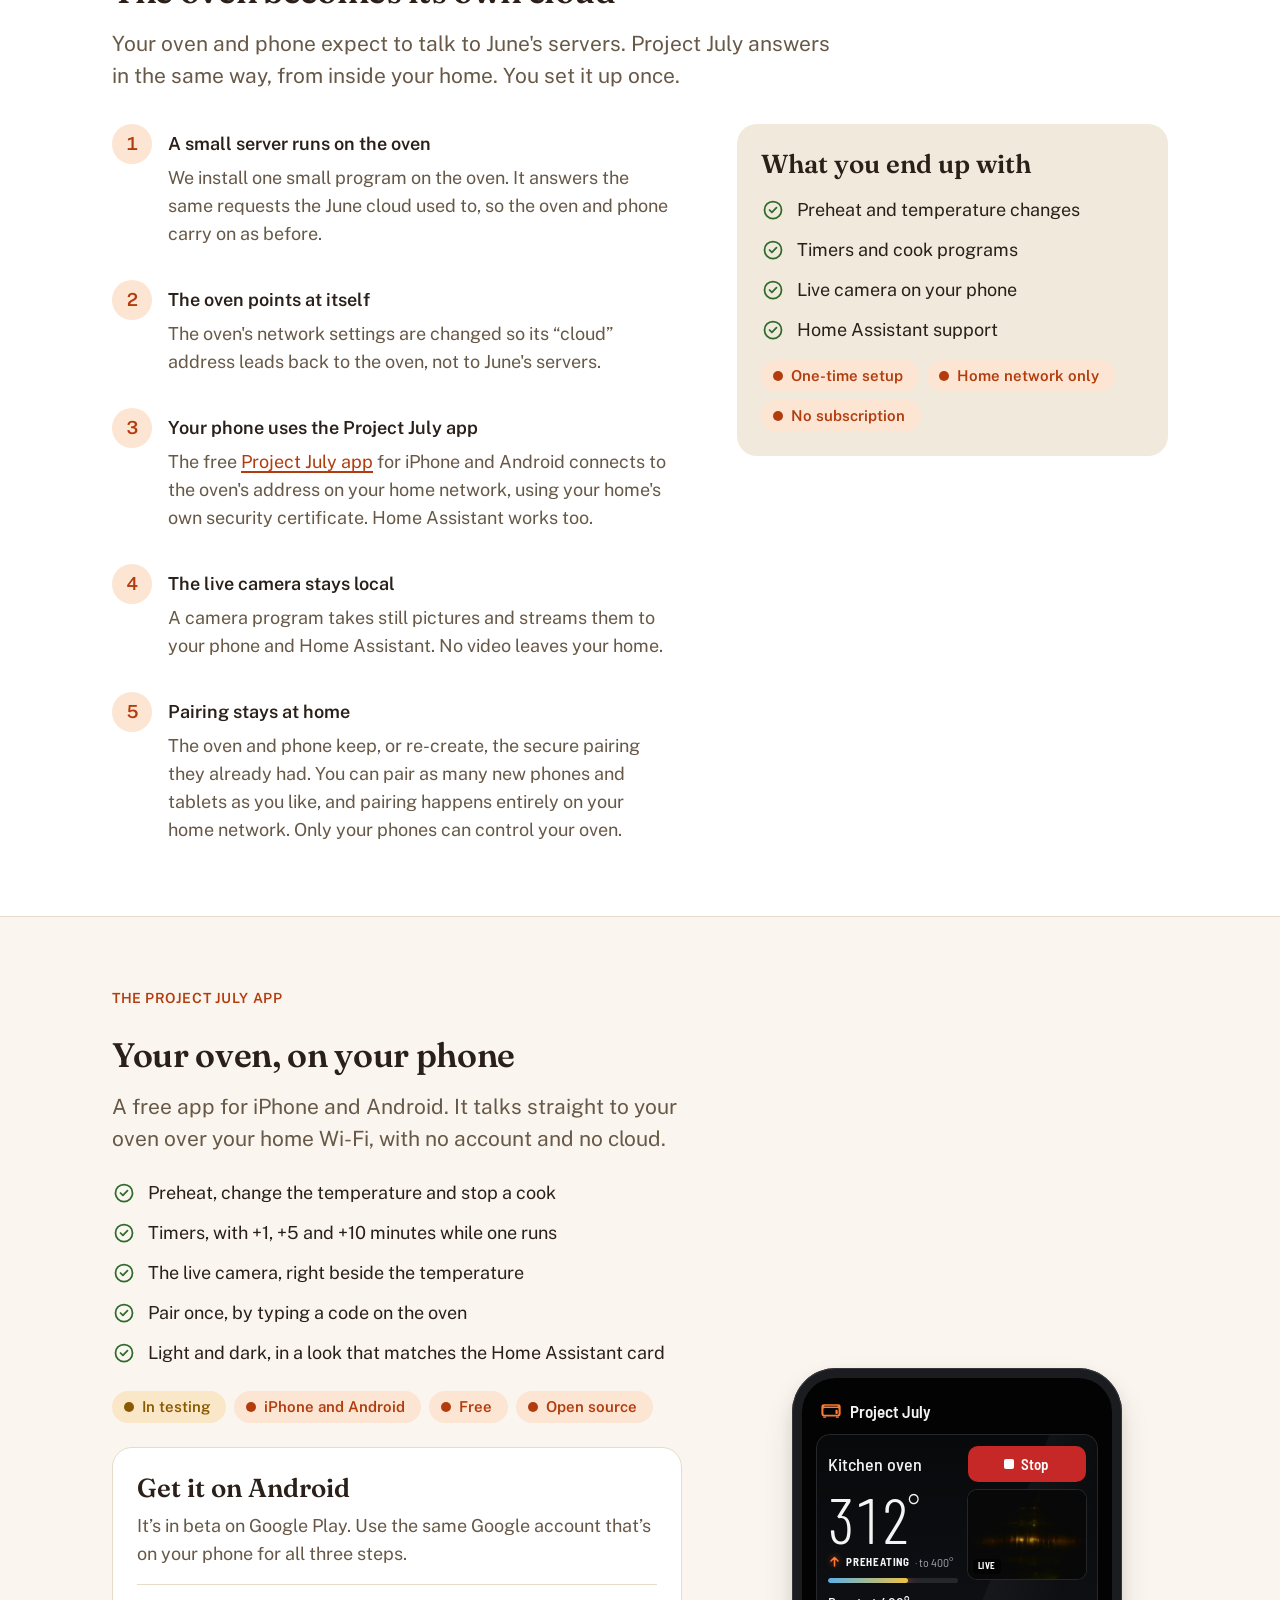
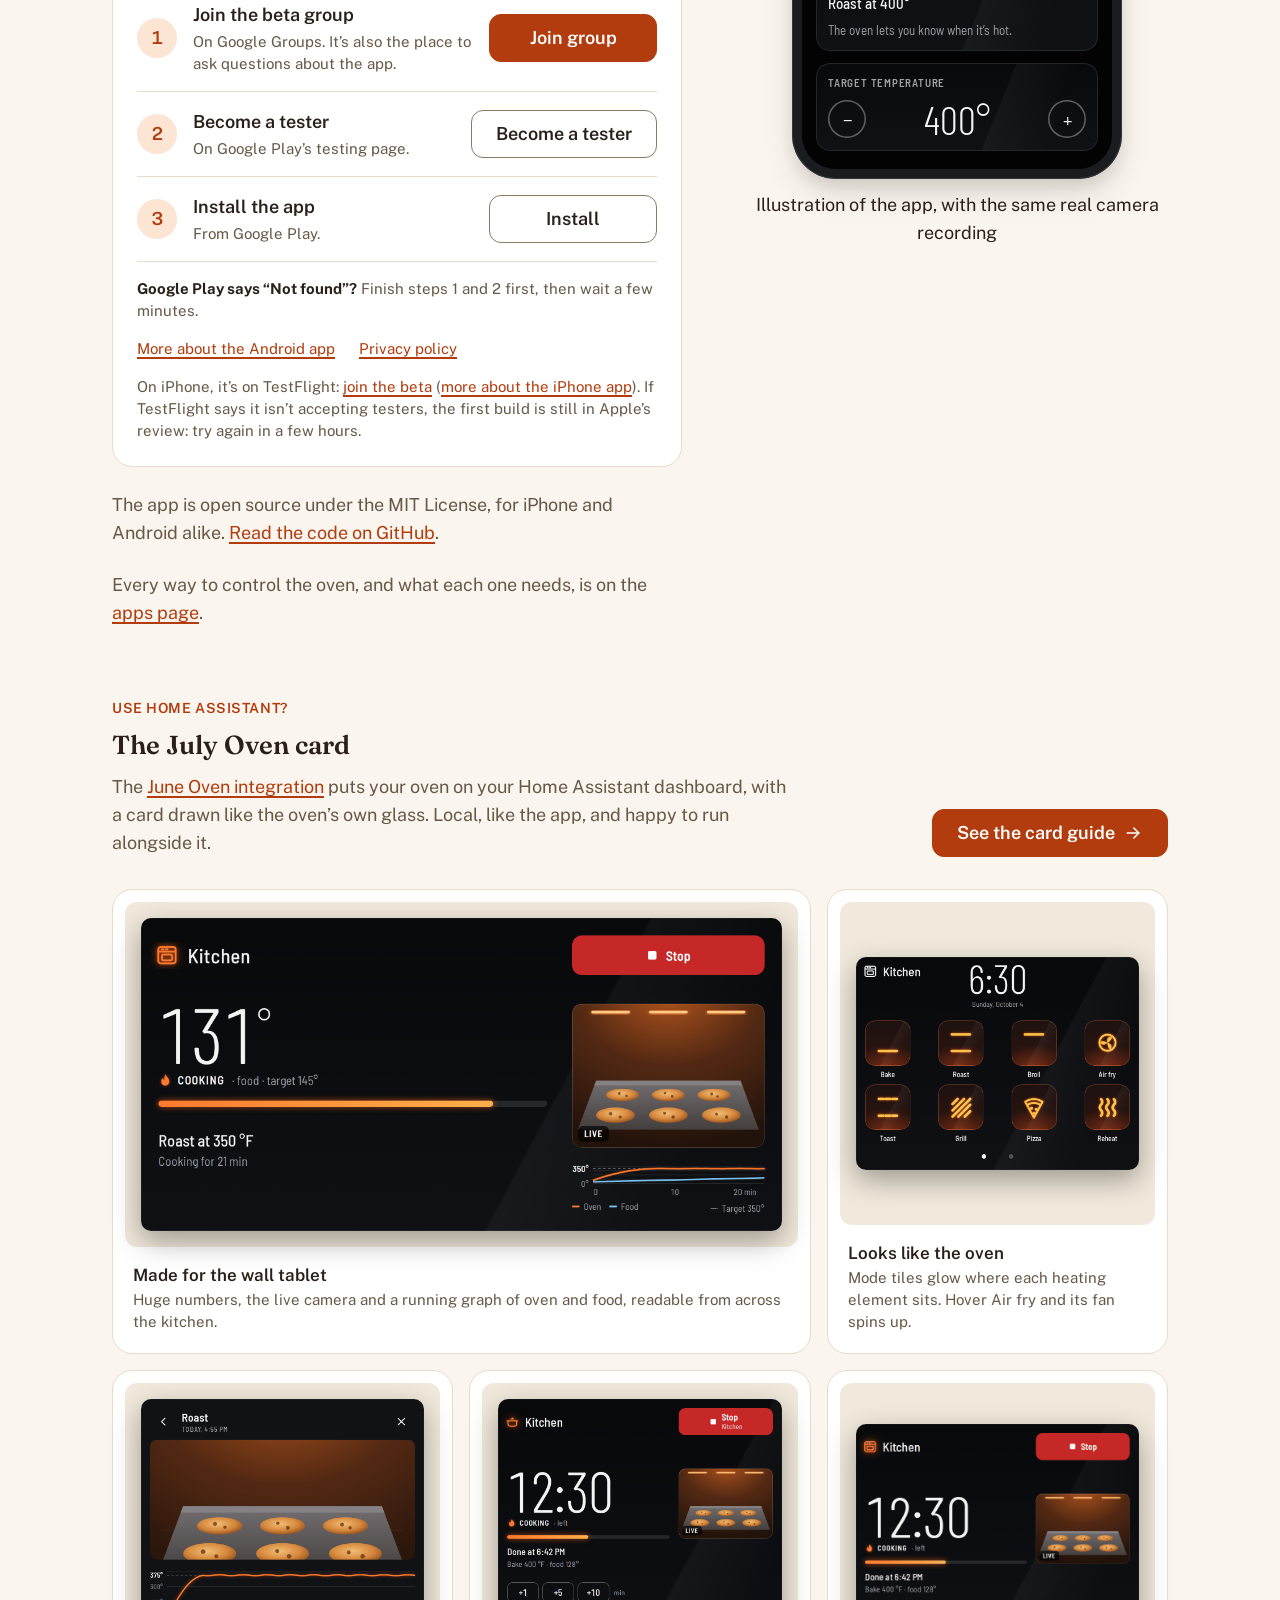
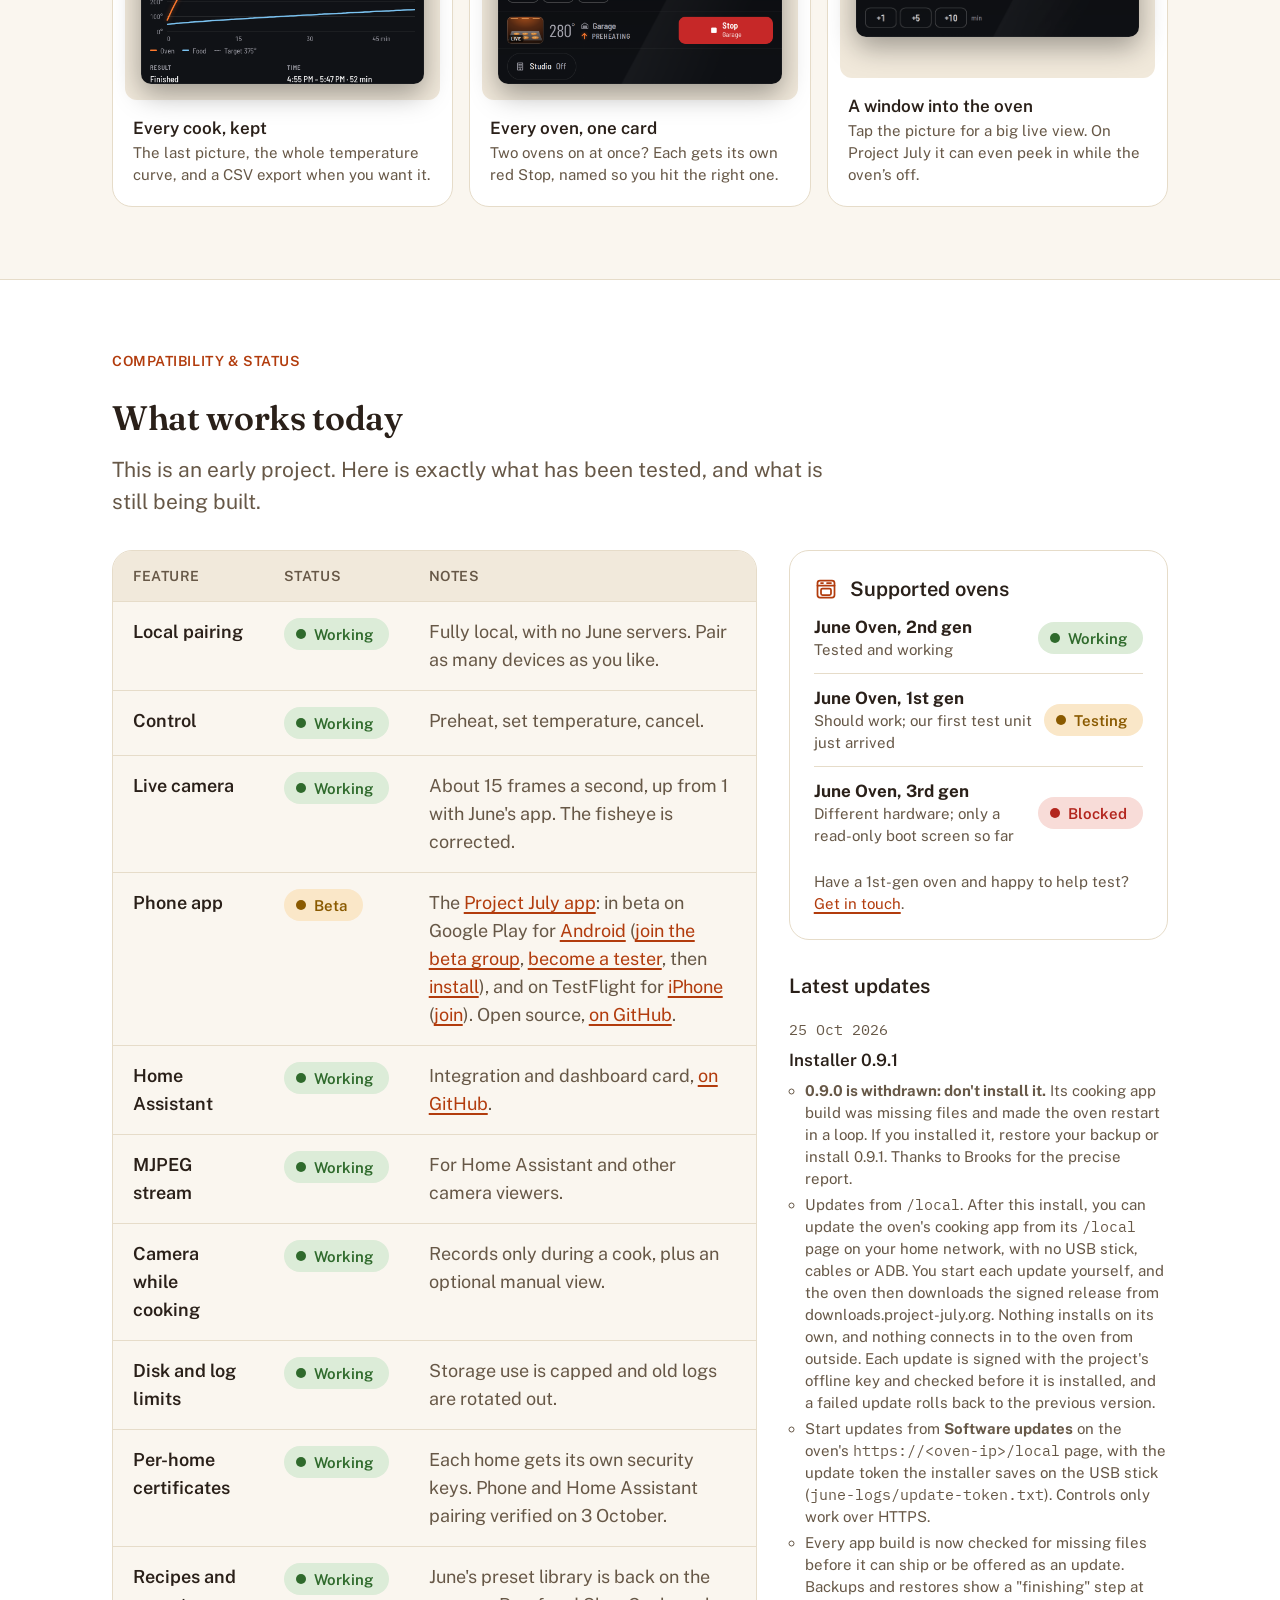
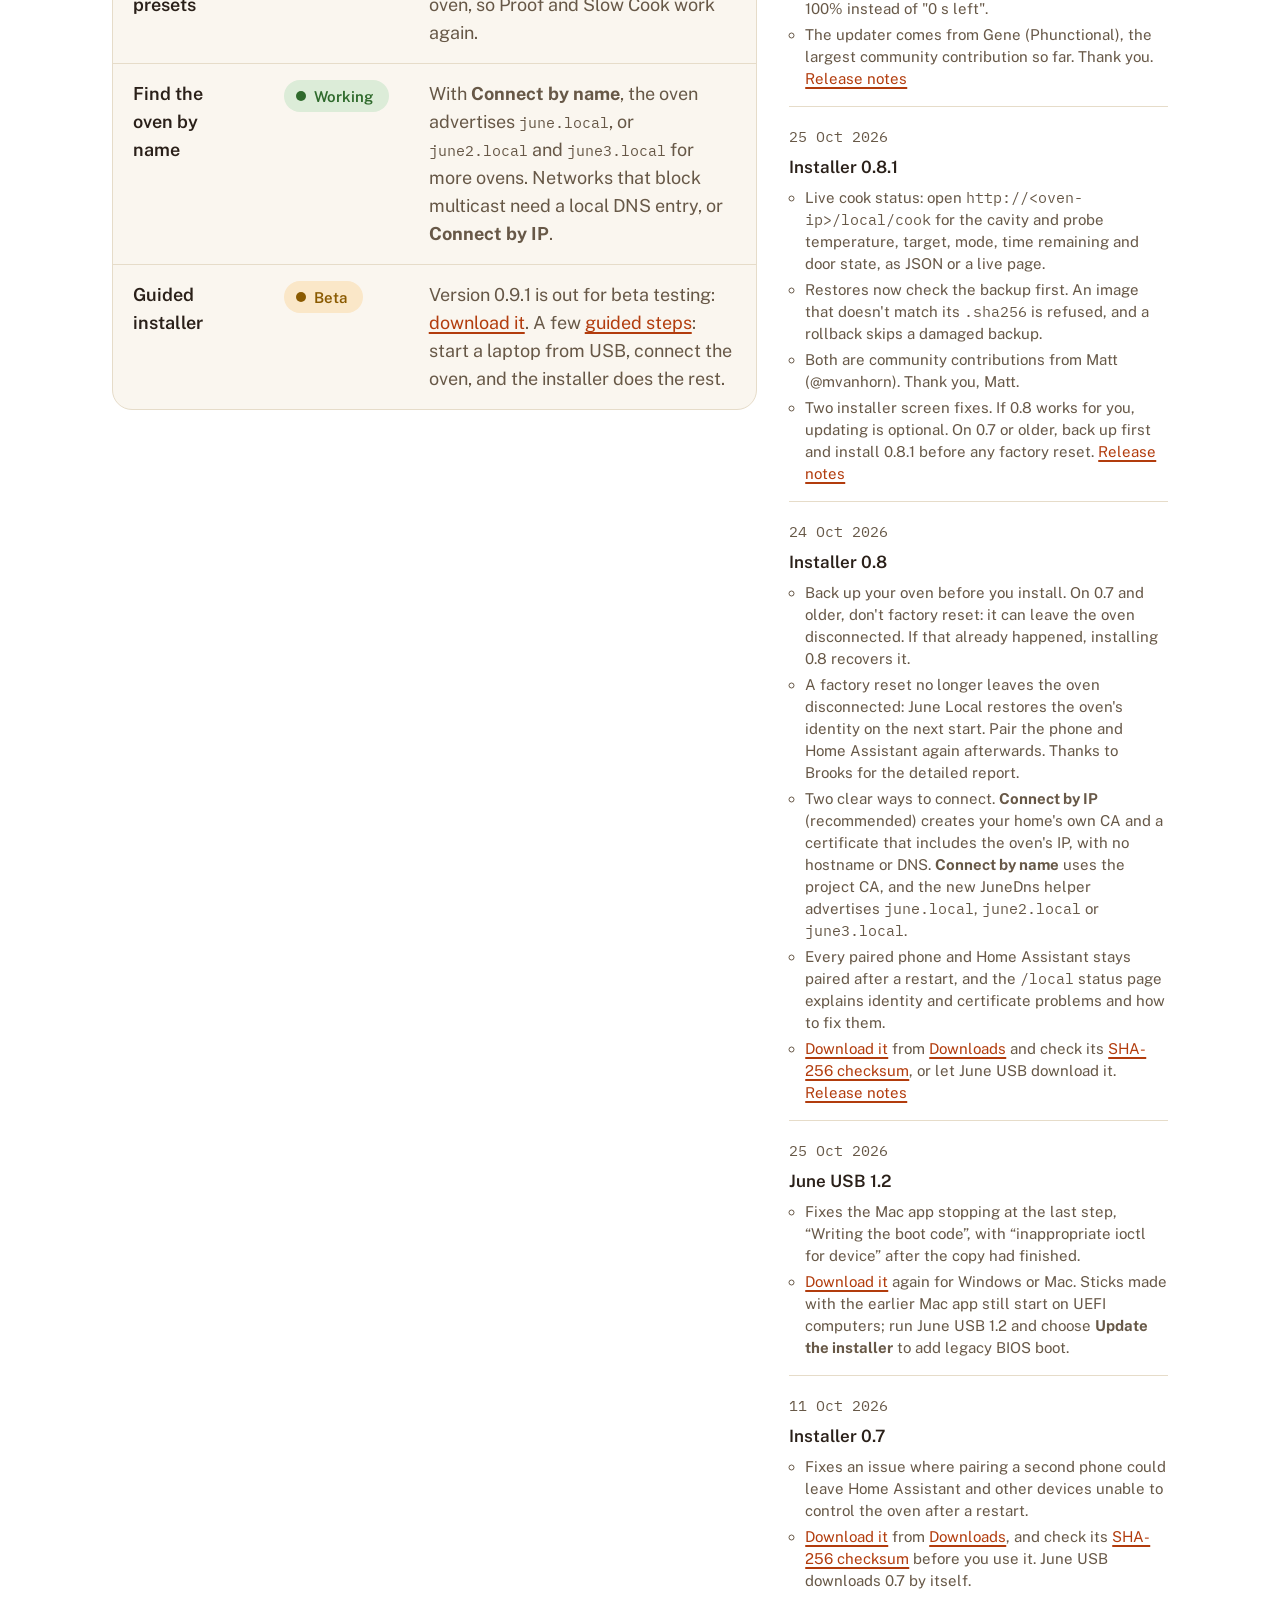
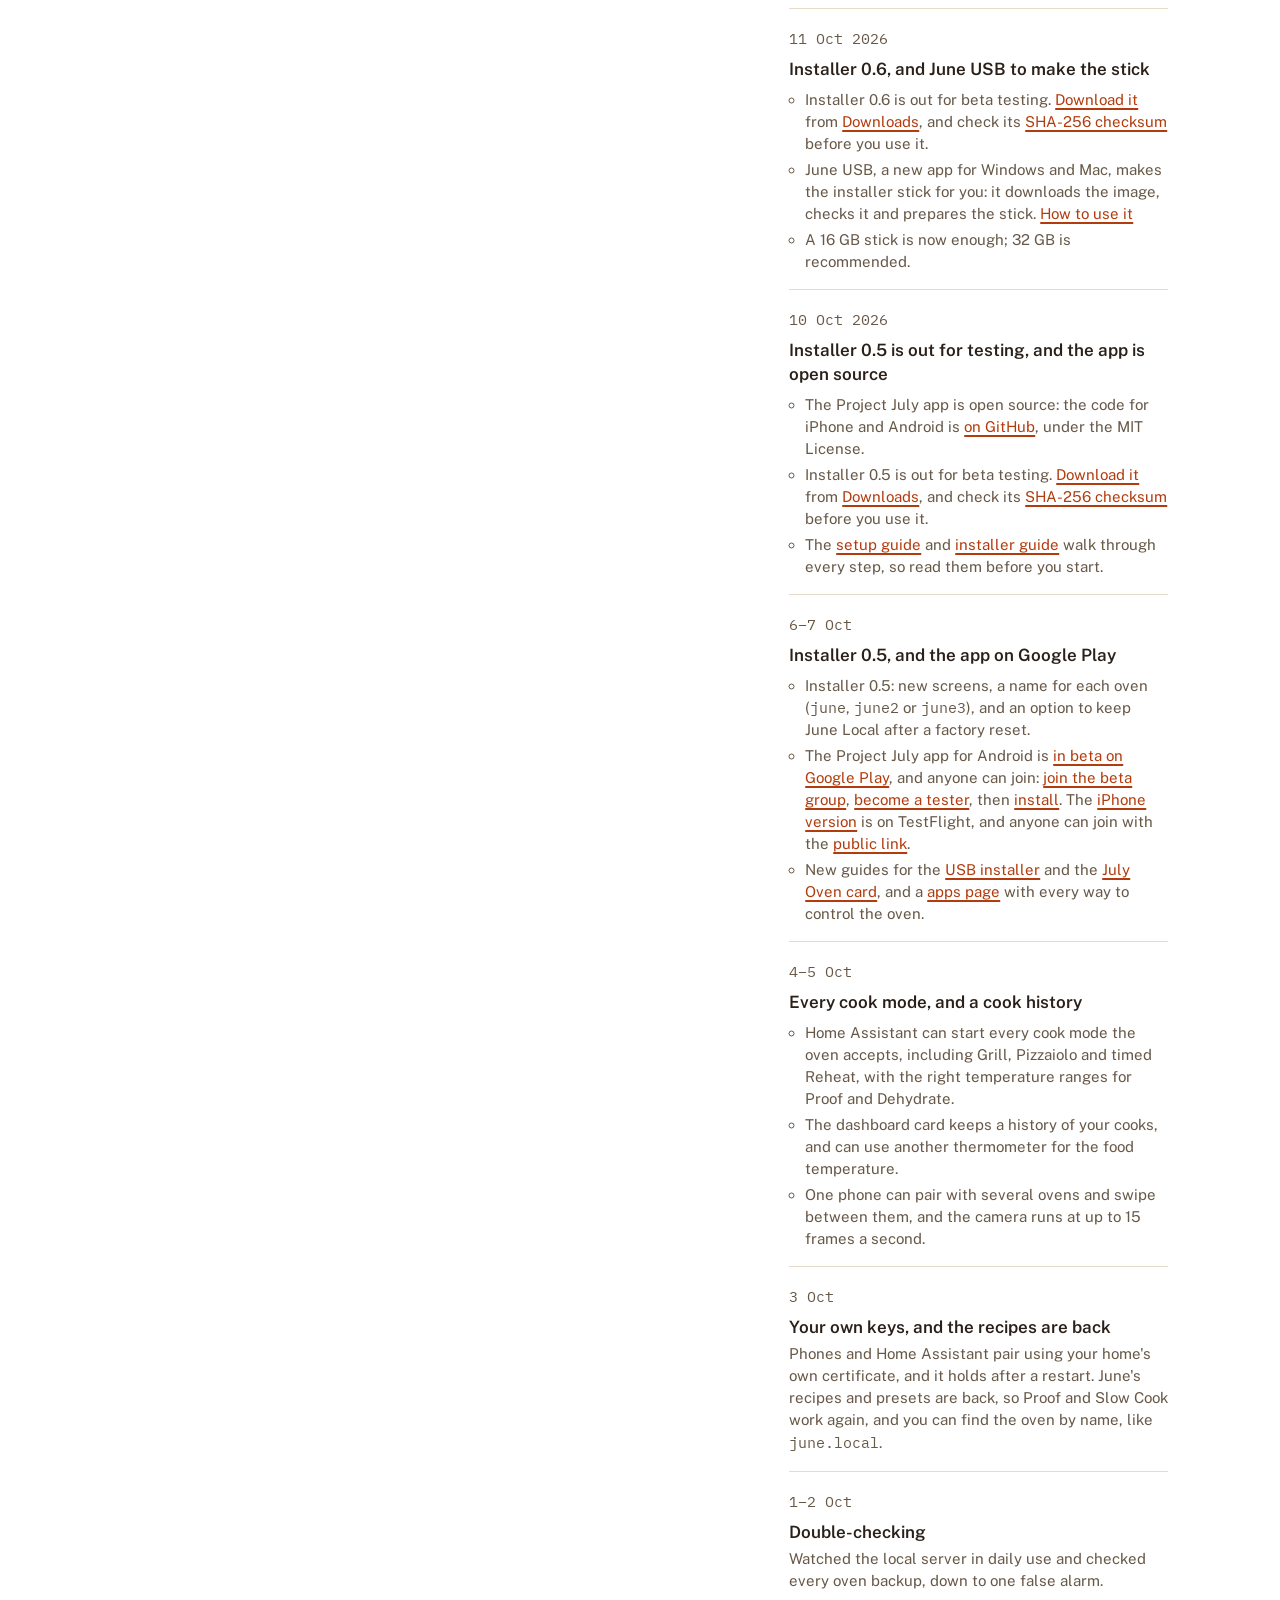
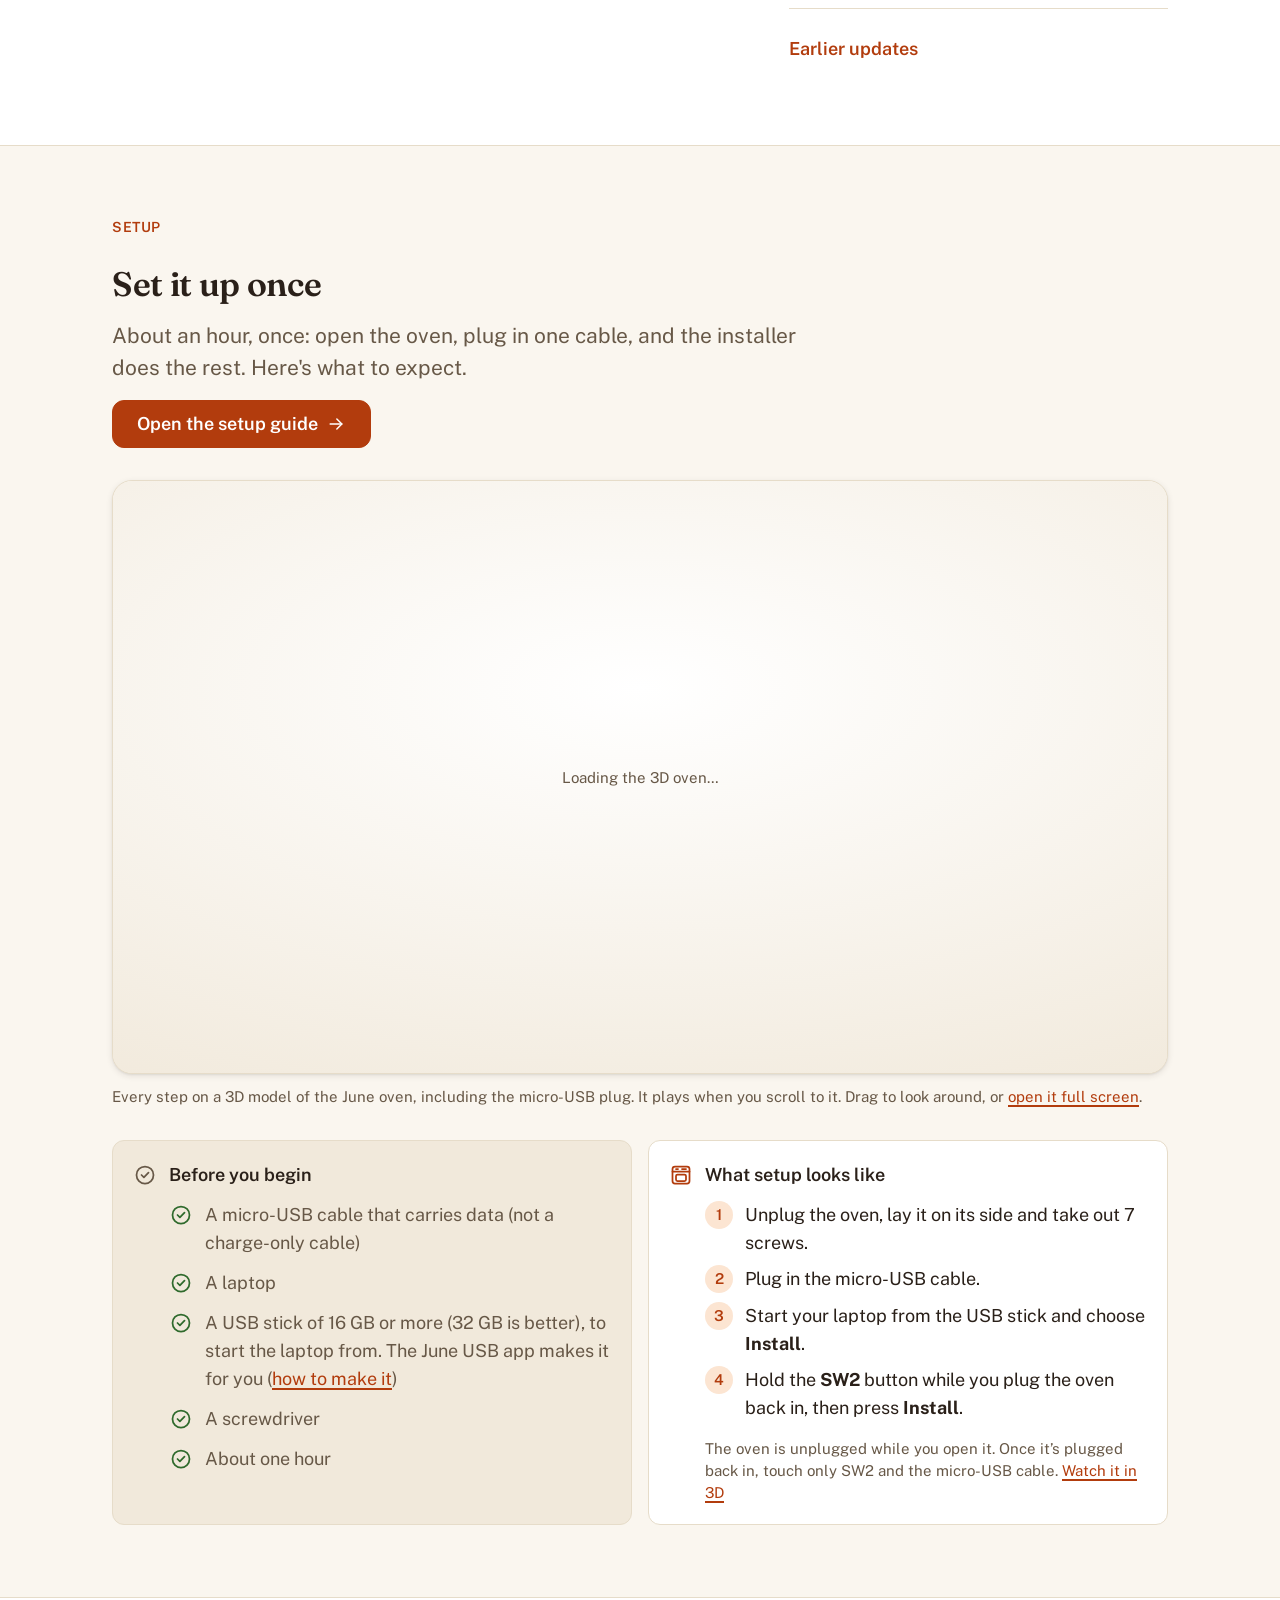
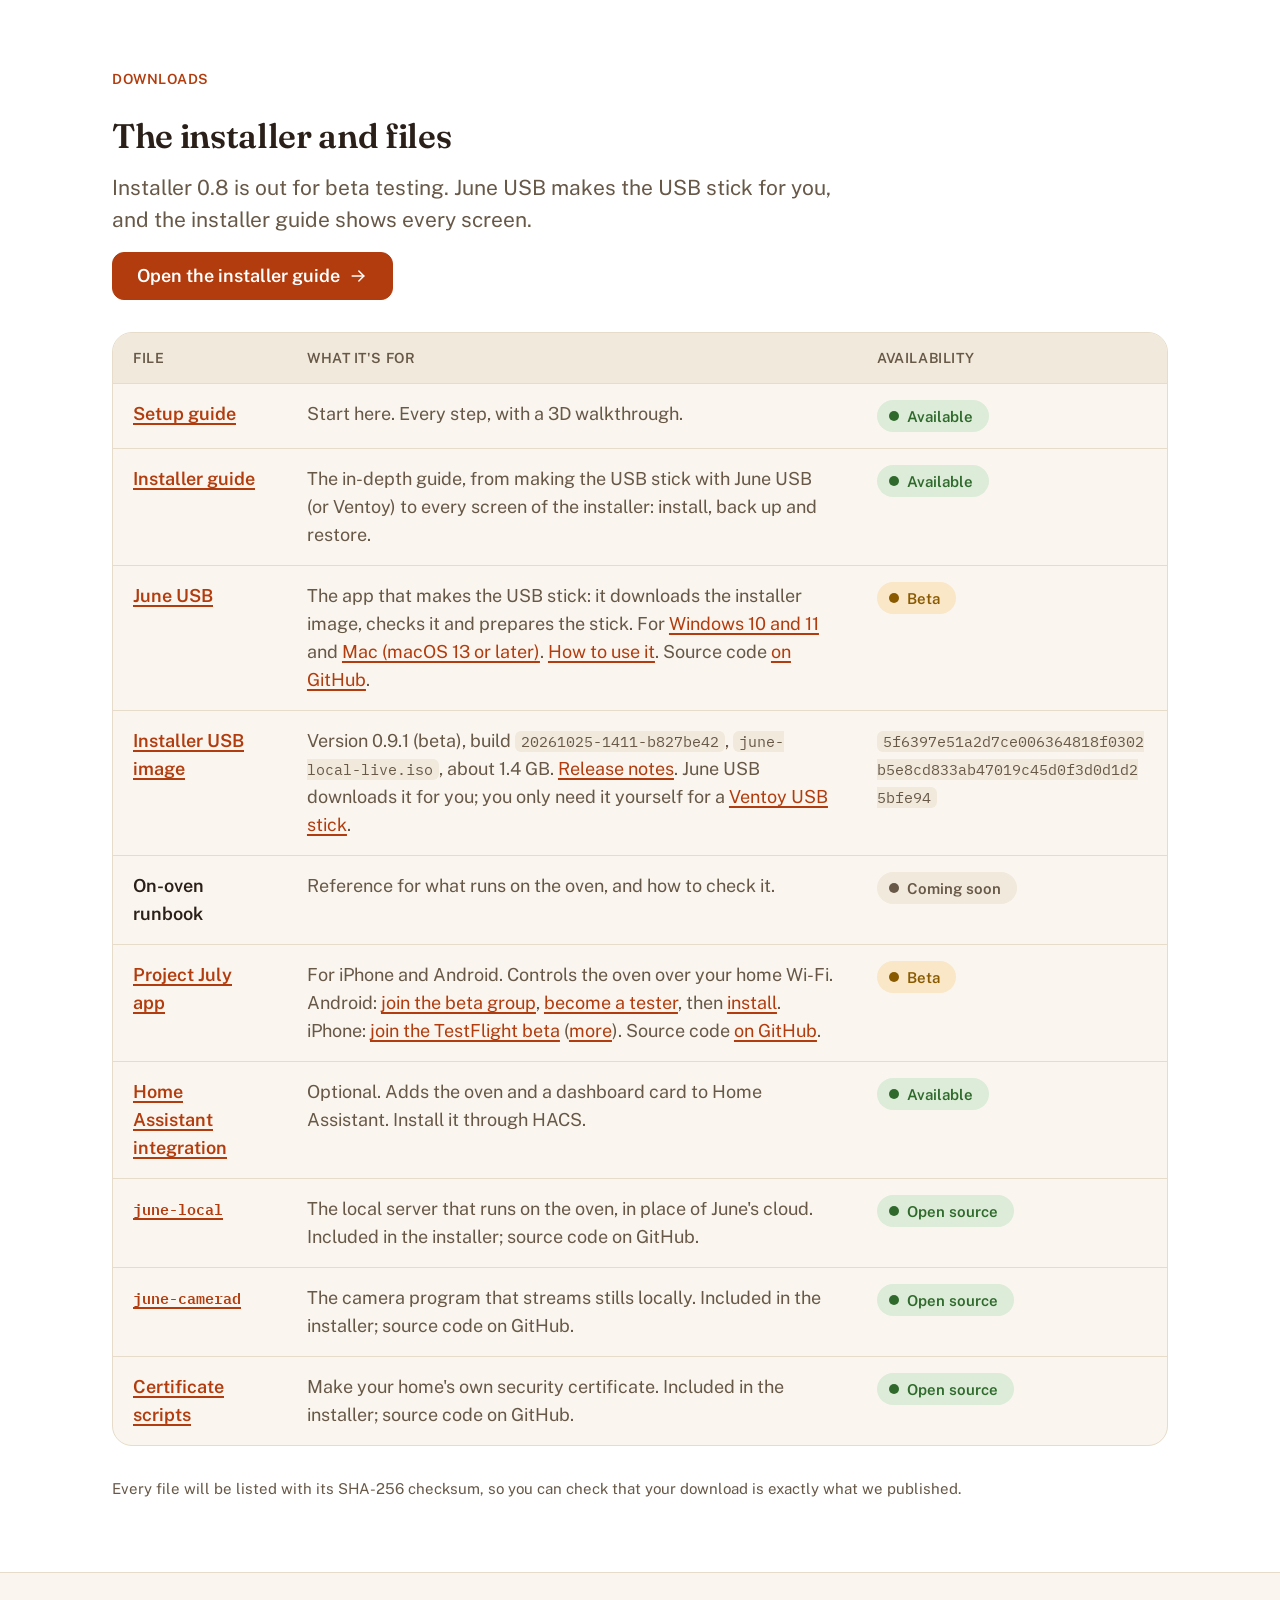
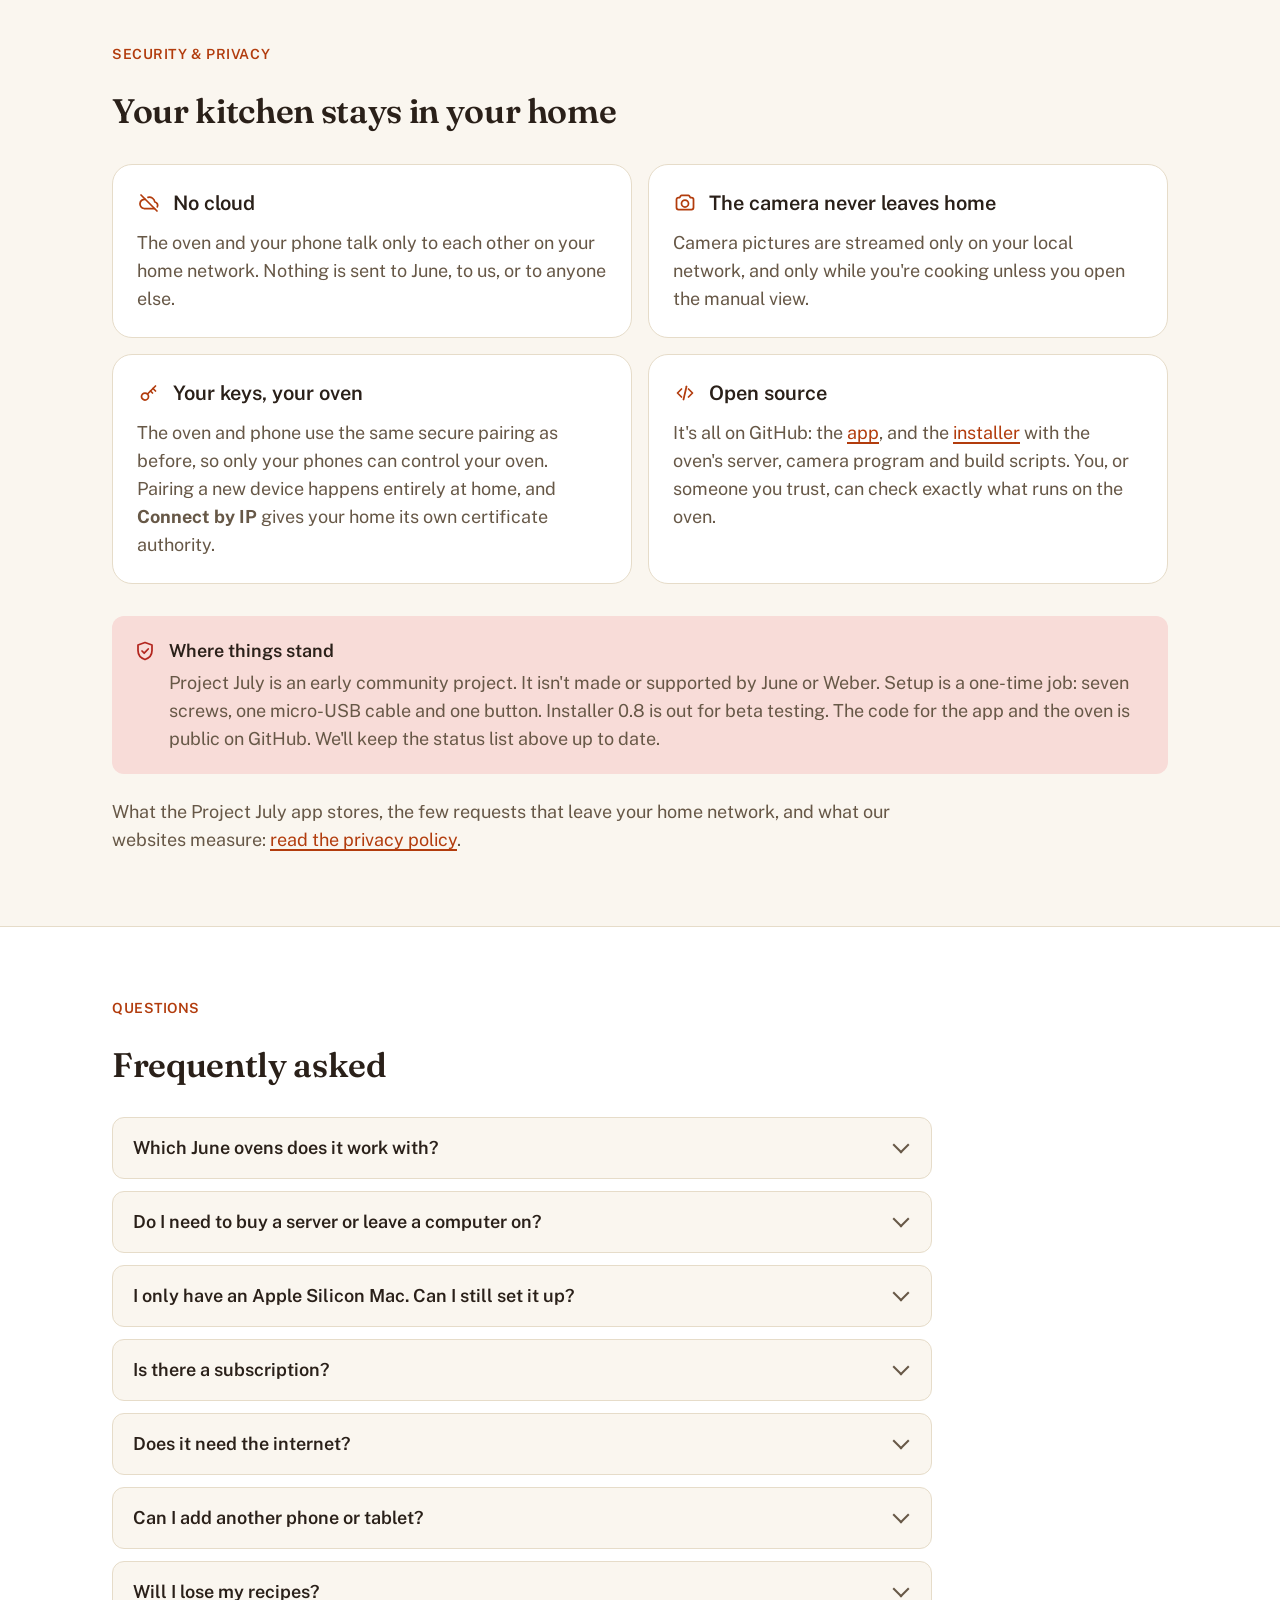
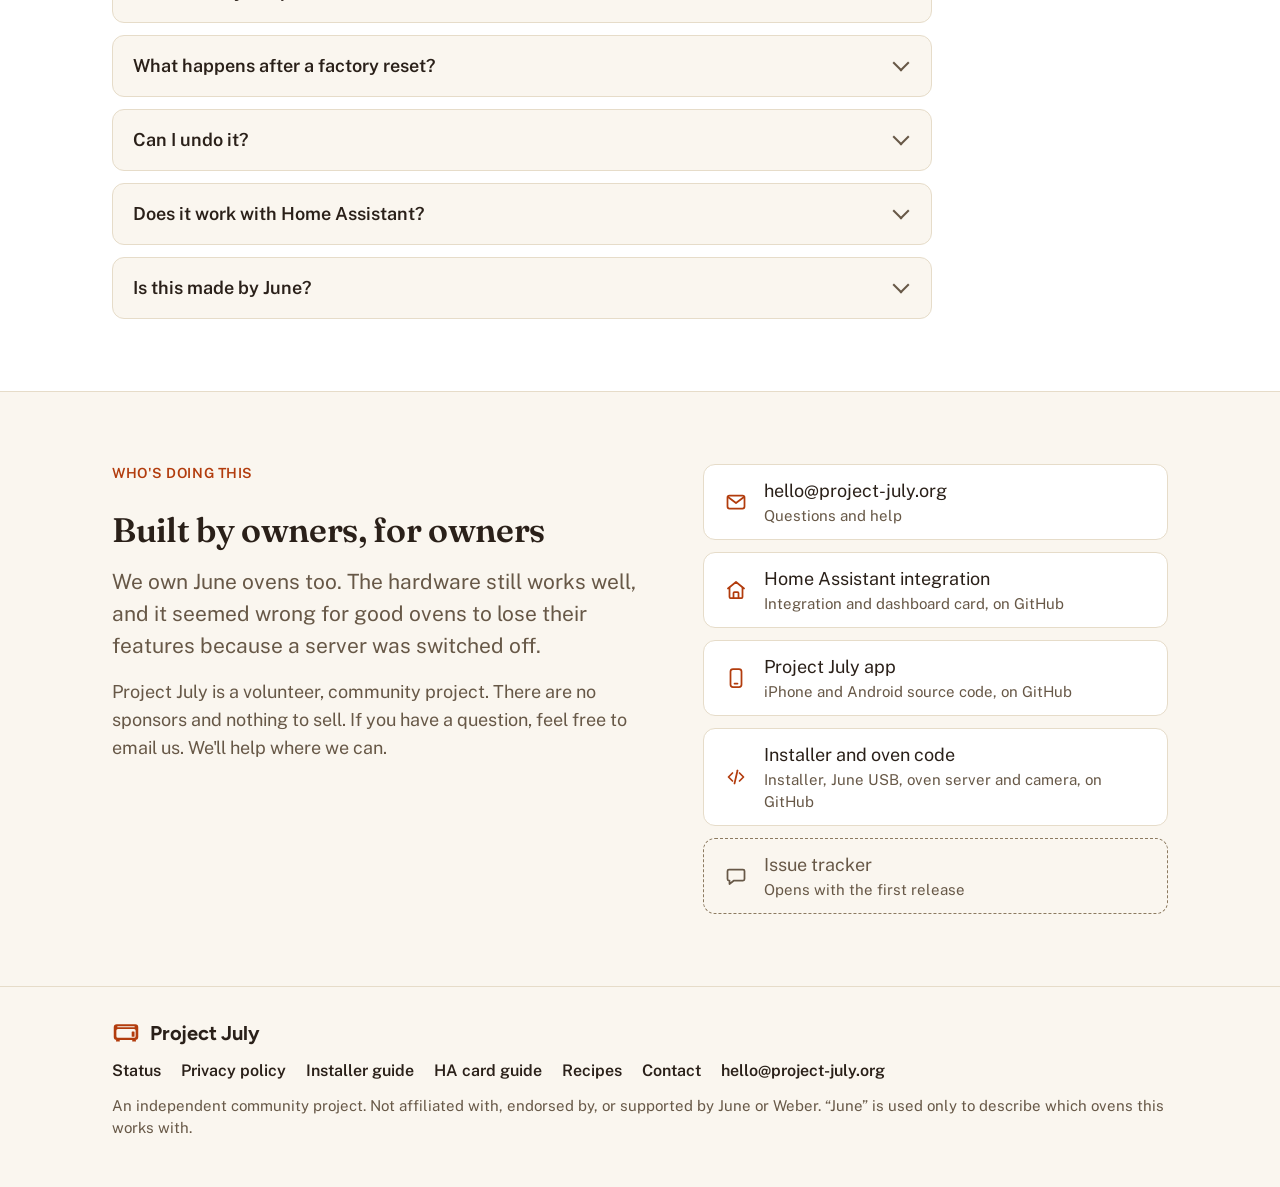
==== commit 1c485ad5: "Installer 0.9.1: describe updates as started from /local" ====
--- a/public/index.html
+++ b/public/index.html
@@ -480,7 +480,7 @@
               <b>Installer 0.9.1</b>
               <ul>
                 <li><strong>0.9.0 is withdrawn: don't install it.</strong> Its cooking app build was missing files and made the oven restart in a loop. If you installed it, restore your backup or install 0.9.1. Thanks to Brooks for the precise report.</li>
-                <li>Wireless updates for the oven. After this install, the oven can fetch new versions of its cooking app over your normal internet connection, with no cables and no ADB. Each update is signed with the project's offline key and checked before it is installed, and a failed update rolls back to the previous version.</li>
+                <li>Updates from <span class="mono">/local</span>. After this install, you can update the oven's cooking app from its <span class="mono">/local</span> page on your home network, with no USB stick, cables or ADB. You start each update yourself, and the oven then downloads the signed release from downloads.project-july.org. Nothing installs on its own, and nothing connects in to the oven from outside. Each update is signed with the project's offline key and checked before it is installed, and a failed update rolls back to the previous version.</li>
                 <li>Start updates from <strong>Software updates</strong> on the oven's <span class="mono">https://&lt;oven-ip&gt;/local</span> page, with the update token the installer saves on the USB stick (<span class="mono">june-logs/update-token.txt</span>). Controls only work over HTTPS.</li>
                 <li>Every app build is now checked for missing files before it can ship or be offered as an update. Backups and restores show a "finishing" step at 100% instead of "0 s left".</li>
                 <li>The updater comes from Gene (Phunctional), the largest community contribution so far. Thank you. <a href="https://github.com/prj-july/installer/blob/main/RELEASE_NOTES.md">Release notes</a></li>
